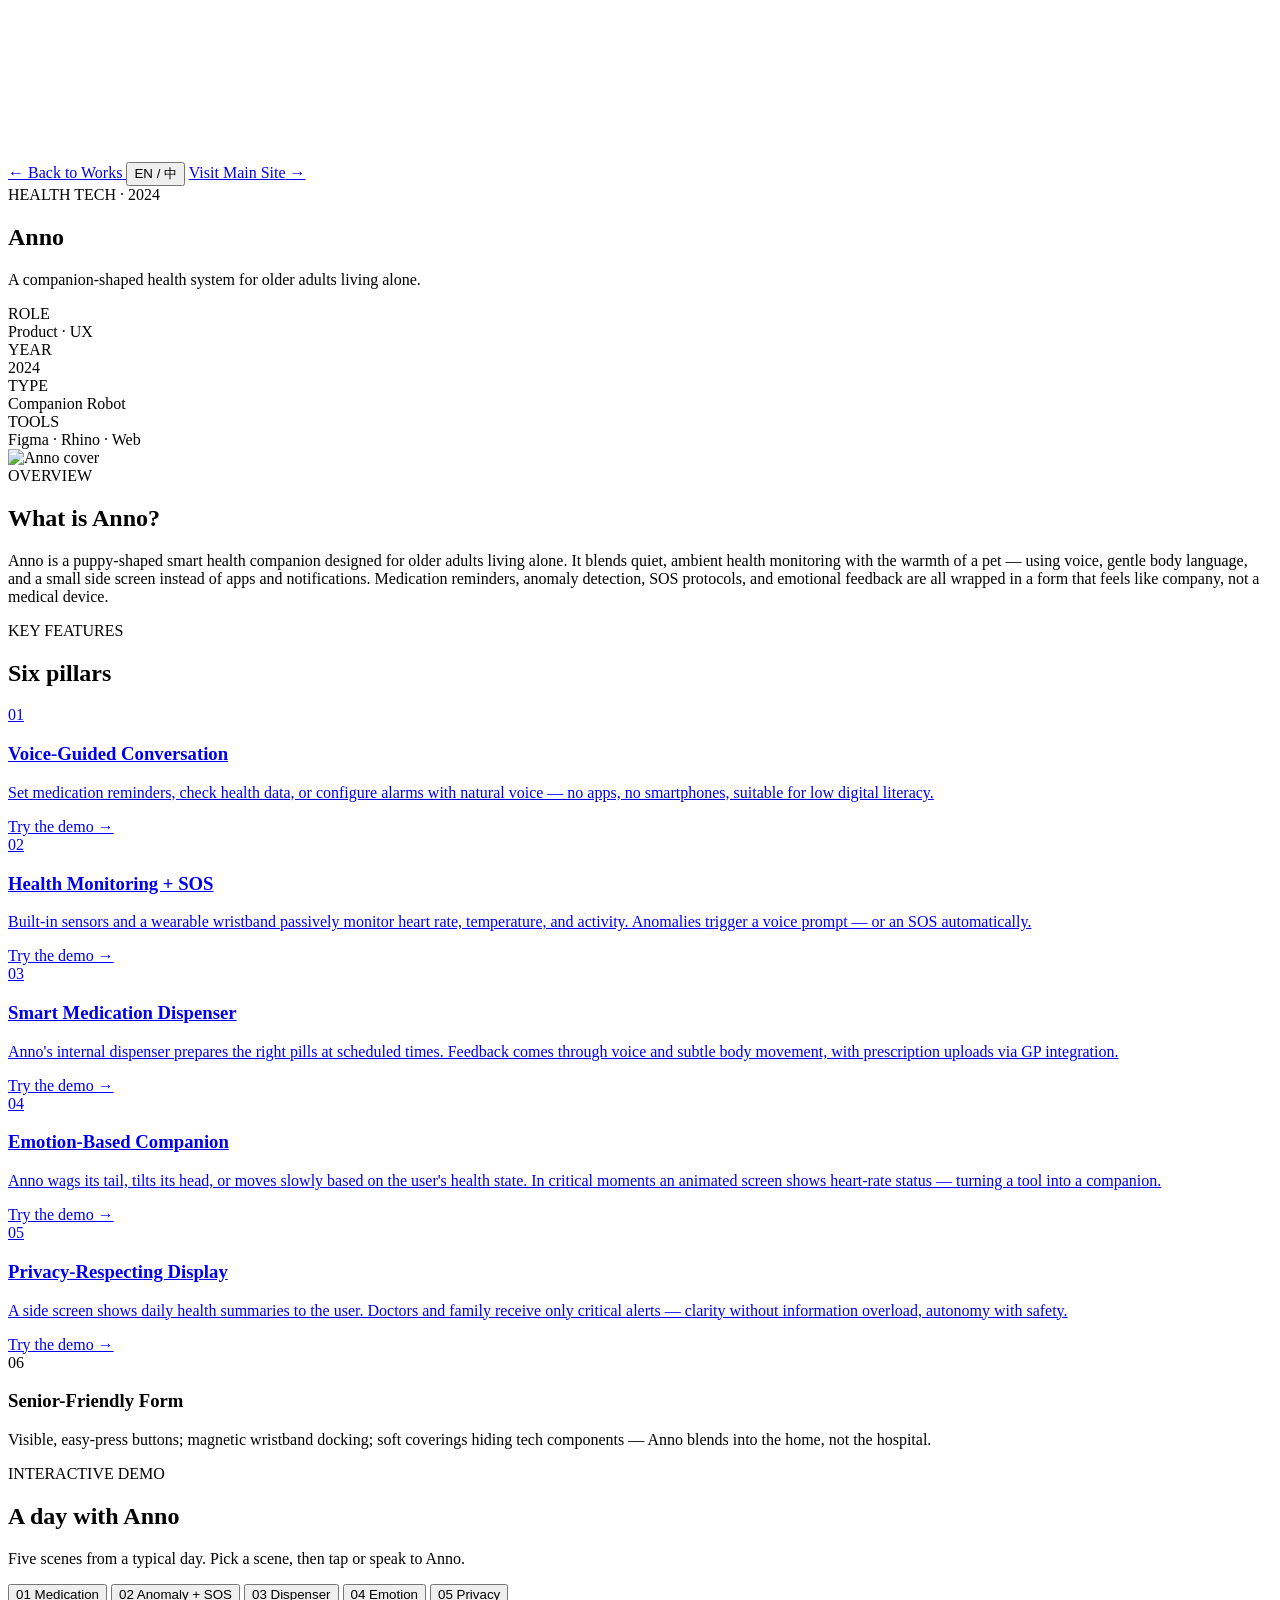
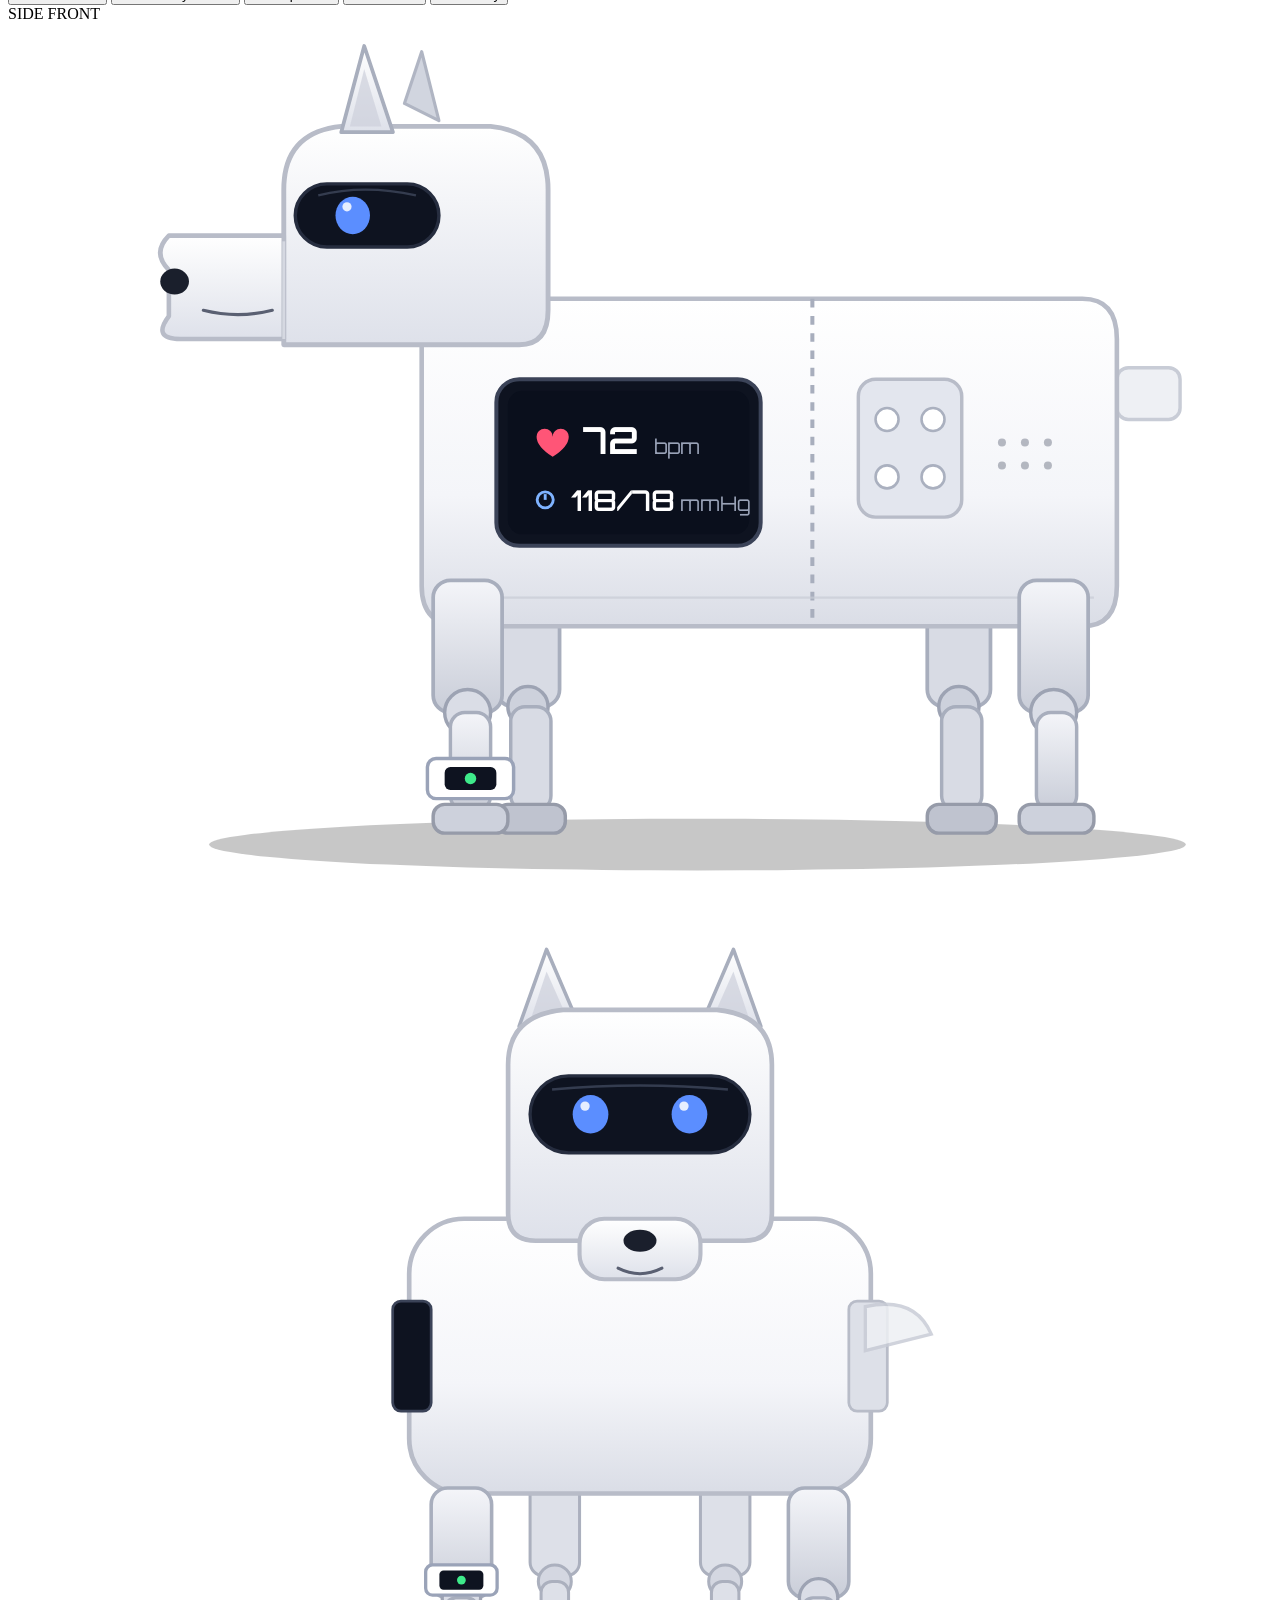
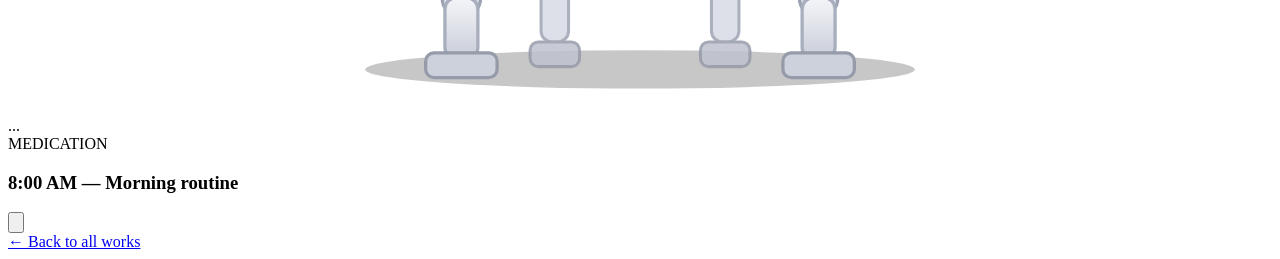
==== projects/anno.html @ 0e857141 "Use Aiden Yang as the portfolio site name" ====
<!DOCTYPE html>
<html lang="en">

<head>
    <meta charset="UTF-8">
    <meta name="viewport" content="width=device-width, initial-scale=1.0">
    <title>Anno — Companion Health Robot for Seniors | Aiden Yang</title>
    <meta name="description" content="Anno — a puppy-shaped smart health companion for older adults living alone. Health tech case study by Aiden Yang, Sydney-based product designer.">
    <meta name="author" content="Aiden Yang">
    <link rel="canonical" href="https://aidenyang.me/projects/anno.html">
    <link rel="icon" type="image/png" sizes="64x64" href="../Assets/favicon.png">
    <meta property="og:type" content="article">
    <meta property="og:url" content="https://aidenyang.me/projects/anno.html">
    <meta property="og:title" content="Anno — Companion Health Robot | Aiden Yang">
    <meta property="og:description" content="A puppy-shaped smart health companion for older adults living alone. Case study by Sydney-based designer.">
    <meta property="og:image" content="https://aidenyang.me/Assets/3.jpg">
    <meta property="og:site_name" content="Aiden Yang">
    <link rel="preconnect" href="https://fonts.googleapis.com">
    <link rel="preconnect" href="https://fonts.gstatic.com" crossorigin>
    <link href="https://fonts.googleapis.com/css2?family=Orbitron:wght@400;500;600;700;800;900&family=Rajdhani:wght@300;400;500;600;700&family=Montserrat:wght@300;400;500;600;700&display=swap" rel="stylesheet">
    <script src="https://cdnjs.cloudflare.com/ajax/libs/gsap/3.12.2/gsap.min.js"></script>
    <link rel="stylesheet" href="../style.css">
    <link rel="stylesheet" href="project.css">
    <link rel="stylesheet" href="anno.css">
</head>

<body class="project-page">
    <!-- Animated Background -->
    <canvas id="particles-canvas"></canvas>
    <div class="grid-background"></div>

    <!-- Custom Cursor -->
    <div class="cursor"><div class="cursor-glow"></div></div>
    <div class="cursor-dot"></div>

    <!-- Subpage Top Bar -->
    <nav class="project-nav">
        <a href="../index.html#showcase" class="project-nav-btn project-nav-back">
            <span class="arrow">←</span>
            <span data-en="Back to Works" data-zh="返回作品">Back to Works</span>
        </a>
        <button class="lang-toggle" id="langToggle">
            <span class="lang-option active" data-lang="en">EN</span>
            <span class="lang-divider">/</span>
            <span class="lang-option" data-lang="zh">中</span>
        </button>
        <a href="../index.html" class="project-nav-btn project-nav-home">
            <span data-en="Visit Main Site" data-zh="前往主站">Visit Main Site</span>
            <span class="arrow">→</span>
        </a>
    </nav>

    <!-- Hero -->
    <section class="project-hero anno-hero">
        <div class="anno-hero-bg" aria-hidden="true">
            <div class="anno-hero-glow anno-glow-1"></div>
            <div class="anno-hero-glow anno-glow-2"></div>
        </div>

        <div class="project-hero-inner">
            <div class="project-tagline" data-en="HEALTH TECH · 2024" data-zh="健康科技 · 2024">HEALTH TECH · 2024</div>
            <h1 class="project-title-xl anno-title">Anno</h1>
            <p class="project-subtitle" data-en="A companion-shaped health system for older adults living alone." data-zh="为独居老人设计的健康系统，外形却像个小伙伴。">
                A companion-shaped health system for older adults living alone.
            </p>

            <div class="project-meta-grid">
                <div class="meta-cell">
                    <div class="meta-label" data-en="ROLE" data-zh="角色">ROLE</div>
                    <div class="meta-value" data-en="Product · UX" data-zh="产品 · UX">Product · UX</div>
                </div>
                <div class="meta-cell">
                    <div class="meta-label" data-en="YEAR" data-zh="年份">YEAR</div>
                    <div class="meta-value">2024</div>
                </div>
                <div class="meta-cell">
                    <div class="meta-label" data-en="TYPE" data-zh="类型">TYPE</div>
                    <div class="meta-value" data-en="Companion Robot" data-zh="陪伴机器人">Companion Robot</div>
                </div>
                <div class="meta-cell">
                    <div class="meta-label" data-en="TOOLS" data-zh="工具">TOOLS</div>
                    <div class="meta-value">Figma · Rhino · Web</div>
                </div>
            </div>
        </div>

        <div class="project-cover anno-cover">
            <img src="../Assets/3.jpg" alt="Anno cover">
            <div class="anno-cover-overlay"></div>
        </div>
    </section>

    <!-- Overview -->
    <section class="project-section bg-medium">
        <div class="project-container">
            <div class="section-eyebrow" data-en="OVERVIEW" data-zh="项目简介">OVERVIEW</div>
            <h2 class="project-h2" data-en="What is Anno?" data-zh="Anno 是什么？">What is Anno?</h2>
            <p class="project-lead" data-en="Anno is a puppy-shaped smart health companion designed for older adults living alone. It blends quiet, ambient health monitoring with the warmth of a pet — using voice, gentle body language, and a small side screen instead of apps and notifications. Medication reminders, anomaly detection, SOS protocols, and emotional feedback are all wrapped in a form that feels like company, not a medical device." data-zh="Anno 是一只小狗造型的智能健康陪伴机器人，专为独居老人设计。它把安静、无感的健康监测和宠物的温暖揉在一起：用语音、轻柔的肢体动作和一块小侧屏，代替 app 和推送通知。用药提醒、异常检测、SOS 流程和情绪反馈，都藏在一个像伙伴、不像医疗设备的身体里。">
                Anno is a puppy-shaped smart health companion designed for older adults living alone. It blends quiet, ambient health monitoring with the warmth of a pet — using voice, gentle body language, and a small side screen instead of apps and notifications. Medication reminders, anomaly detection, SOS protocols, and emotional feedback are all wrapped in a form that feels like company, not a medical device.
            </p>
        </div>
    </section>

    <!-- Key Features -->
    <section class="project-section">
        <div class="project-container">
            <div class="section-eyebrow" data-en="KEY FEATURES" data-zh="核心功能">KEY FEATURES</div>
            <h2 class="project-h2" data-en="Six pillars" data-zh="六个核心设计">Six pillars</h2>

            <div class="features-grid anno-features-grid">
                <a href="#anno-demo" data-jump="meds" class="feature-card anno-feature">
                    <div class="feature-num">01</div>
                    <h3 class="feature-title" data-en="Voice-Guided Conversation" data-zh="开口就能操作">Voice-Guided Conversation</h3>
                    <p class="feature-desc" data-en="Set medication reminders, check health data, or configure alarms with natural voice — no apps, no smartphones, suitable for low digital literacy." data-zh="直接开口说，就能设用药提醒、问健康数据、调闹钟。不用 app，不用智能手机，不太会用数码产品的老人也能上手。">
                        Set medication reminders, check health data, or configure alarms with natural voice — no apps, no smartphones, suitable for low digital literacy.
                    </p>
                    <span class="feature-cta" data-en="Try the demo →" data-zh="试试看 →">Try the demo →</span>
                </a>

                <a href="#anno-demo" data-jump="health" class="feature-card anno-feature">
                    <div class="feature-num">02</div>
                    <h3 class="feature-title" data-en="Health Monitoring + SOS" data-zh="健康监测 + SOS">Health Monitoring + SOS</h3>
                    <p class="feature-desc" data-en="Built-in sensors and a wearable wristband passively monitor heart rate, temperature, and activity. Anomalies trigger a voice prompt — or an SOS automatically." data-zh="机身传感器加一条腕带，安静地记录心率、体温和活动量。发现异常会先开口问一句，情况紧急就直接发出 SOS。">
                        Built-in sensors and a wearable wristband passively monitor heart rate, temperature, and activity. Anomalies trigger a voice prompt — or an SOS automatically.
                    </p>
                    <span class="feature-cta" data-en="Try the demo →" data-zh="试试看 →">Try the demo →</span>
                </a>

                <a href="#anno-demo" data-jump="dispenser" class="feature-card anno-feature">
                    <div class="feature-num">03</div>
                    <h3 class="feature-title" data-en="Smart Medication Dispenser" data-zh="智能药盒">Smart Medication Dispenser</h3>
                    <p class="feature-desc" data-en="Anno's internal dispenser prepares the right pills at scheduled times. Feedback comes through voice and subtle body movement, with prescription uploads via GP integration." data-zh="Anno 肚子里的药盒会在设定时间备好该吃的药，用声音和小动作提醒你；处方由家庭医生（GP）那边直接上传。">
                        Anno's internal dispenser prepares the right pills at scheduled times. Feedback comes through voice and subtle body movement, with prescription uploads via GP integration.
                    </p>
                    <span class="feature-cta" data-en="Try the demo →" data-zh="试试看 →">Try the demo →</span>
                </a>

                <a href="#anno-demo" data-jump="emotion" class="feature-card anno-feature">
                    <div class="feature-num">04</div>
                    <h3 class="feature-title" data-en="Emotion-Based Companion" data-zh="有情绪的陪伴">Emotion-Based Companion</h3>
                    <p class="feature-desc" data-en="Anno wags its tail, tilts its head, or moves slowly based on the user's health state. In critical moments an animated screen shows heart-rate status — turning a tool into a companion." data-zh="身体状态好，Anno 会摇尾巴、歪歪头；不太好，它的动作会慢下来。紧要关头，屏幕会用动画显示心率。它不只是个工具，更像个伴。">
                        Anno wags its tail, tilts its head, or moves slowly based on the user's health state. In critical moments an animated screen shows heart-rate status — turning a tool into a companion.
                    </p>
                    <span class="feature-cta" data-en="Try the demo →" data-zh="试试看 →">Try the demo →</span>
                </a>

                <a href="#anno-demo" data-jump="privacy" class="feature-card anno-feature">
                    <div class="feature-num">05</div>
                    <h3 class="feature-title" data-en="Privacy-Respecting Display" data-zh="把隐私留给本人">Privacy-Respecting Display</h3>
                    <p class="feature-desc" data-en="A side screen shows daily health summaries to the user. Doctors and family receive only critical alerts — clarity without information overload, autonomy with safety." data-zh="侧屏上的每日健康小结只给本人看，医生和家人只会收到真正要紧的警报。信息清楚但不过载，安全和自主两边都顾到。">
                        A side screen shows daily health summaries to the user. Doctors and family receive only critical alerts — clarity without information overload, autonomy with safety.
                    </p>
                    <span class="feature-cta" data-en="Try the demo →" data-zh="试试看 →">Try the demo →</span>
                </a>

                <div class="feature-card anno-feature anno-feature-static">
                    <div class="feature-num">06</div>
                    <h3 class="feature-title" data-en="Senior-Friendly Form" data-zh="适老化外形">Senior-Friendly Form</h3>
                    <p class="feature-desc" data-en="Visible, easy-press buttons; magnetic wristband docking; soft coverings hiding tech components — Anno blends into the home, not the hospital." data-zh="按钮大而显眼、一按就有反应；腕带磁吸归位；软软的外壳把电子元件全都藏起来。Anno 属于客厅，不属于医院。">
                        Visible, easy-press buttons; magnetic wristband docking; soft coverings hiding tech components — Anno blends into the home, not the hospital.
                    </p>
                </div>
            </div>
        </div>
    </section>

    <!-- ============== INTERACTIVE DEMO ============== -->
    <section class="project-section bg-medium" id="anno-demo-section">
        <div class="project-container">
            <div class="section-eyebrow" data-en="INTERACTIVE DEMO" data-zh="交互演示">INTERACTIVE DEMO</div>
            <h2 class="project-h2" data-en="A day with Anno" data-zh="和 Anno 过一天">A day with Anno</h2>
            <p class="demos-hint" data-en="Five scenes from a typical day. Pick a scene, then tap or speak to Anno." data-zh="日常一天里的五个场景。选一个，然后点一点，或者对 Anno 说句话。">
                Five scenes from a typical day. Pick a scene, then tap or speak to Anno.
            </p>

            <div class="anno-stage" id="anno-demo">
                <!-- Scene picker (top) -->
                <div class="anno-scenes" id="anno-scenes">
                    <button class="anno-scene-btn active" data-scene="meds">
                        <span class="anno-scene-num">01</span>
                        <span class="anno-scene-name" data-en="Medication" data-zh="用药">Medication</span>
                    </button>
                    <button class="anno-scene-btn" data-scene="health">
                        <span class="anno-scene-num">02</span>
                        <span class="anno-scene-name" data-en="Anomaly + SOS" data-zh="异常 + SOS">Anomaly + SOS</span>
                    </button>
                    <button class="anno-scene-btn" data-scene="dispenser">
                        <span class="anno-scene-num">03</span>
                        <span class="anno-scene-name" data-en="Dispenser" data-zh="药盒">Dispenser</span>
                    </button>
                    <button class="anno-scene-btn" data-scene="emotion">
                        <span class="anno-scene-num">04</span>
                        <span class="anno-scene-name" data-en="Emotion" data-zh="情绪">Emotion</span>
                    </button>
                    <button class="anno-scene-btn" data-scene="privacy">
                        <span class="anno-scene-num">05</span>
                        <span class="anno-scene-name" data-en="Privacy" data-zh="隐私">Privacy</span>
                    </button>
                </div>

                <!-- Main stage: living-room scene with Anno + UI panels -->
                <div class="anno-room" id="anno-room">
                    <!-- Background room (rug + wall) -->
                    <div class="anno-room-bg">
                        <div class="anno-room-wall"></div>
                        <div class="anno-room-rug"></div>
                        <div class="anno-room-light"></div>
                    </div>

                    <!-- Anno robot dog (SVG) — two synchronized views: side + front -->
                    <div class="anno-dog-wrap" id="anno-dog-wrap">
                        <!-- View labels -->
                        <div class="anno-view-labels">
                            <span class="anno-view-label">SIDE</span>
                            <span class="anno-view-label">FRONT</span>
                        </div>

                        <!-- ========== SIDE VIEW (primary, carries screen + animations) ========== -->
                        <svg class="anno-dog anno-dog-side" id="anno-dog" viewBox="0 0 440 300" aria-hidden="true">
                            <!--
                              Robot-dog layout (Spot/Aibo style, faces LEFT):
                                Body is a rectangular chassis with rounded corners
                                and a visible joint-seam separating "torso" and "rear".
                                Head is a flat-top block with a chin shelf (snout box)
                                and a wide black visor across the eyes.
                                Tail is a short rectangular nub joined directly to
                                the rear panel (no gap).
                                4 legs: each leg = upper segment + knee + lower segment
                                + foot pad. Front-pair legs lean slightly forward,
                                rear-pair legs lean slightly backward.

                              Z-order (back to front):
                                tail · back-side legs · body chassis · neck · head ·
                                front-side legs (so the foreground legs sit in front
                                of the body, conveying depth).
                            -->

                            <defs>
                                <!-- Body shading: soft top-light -->
                                <linearGradient id="annoBodyGrad" x1="0" y1="0" x2="0" y2="1">
                                    <stop offset="0"   stop-color="#ffffff"/>
                                    <stop offset="0.6" stop-color="#f4f5f9"/>
                                    <stop offset="1"   stop-color="#dadde6"/>
                                </linearGradient>
                                <linearGradient id="annoLegGrad" x1="0" y1="0" x2="0" y2="1">
                                    <stop offset="0"   stop-color="#f4f5f9"/>
                                    <stop offset="1"   stop-color="#c9cdd8"/>
                                </linearGradient>
                                <linearGradient id="annoHeadGrad" x1="0" y1="0" x2="0" y2="1">
                                    <stop offset="0"   stop-color="#ffffff"/>
                                    <stop offset="1"   stop-color="#dee1ea"/>
                                </linearGradient>
                            </defs>

                            <!-- Floor shadow -->
                            <ellipse cx="240" cy="286" rx="170" ry="9" fill="#000" opacity="0.22"/>

                            <!-- ===== Tail (short rectangular nub joined to rear panel) ===== -->
                            <g class="anno-tail" id="anno-tail">
                                <!-- Tail base (anchored to body) -->
                                <rect x="372" y="118" width="14" height="22" rx="3"
                                      fill="#dde0e8" stroke="#b8bcc8" stroke-width="1.2"/>
                                <!-- Tail tip -->
                                <rect x="386" y="120" width="22" height="18" rx="4"
                                      fill="#eef0f4" stroke="#c8ccd6" stroke-width="1.2"/>
                                <!-- Joint seam between base and tip -->
                                <line x1="386" y1="124" x2="386" y2="136" stroke="#b8bcc8" stroke-width="0.8"/>
                            </g>

                            <!-- ===== BACK-SIDE LEGS (behind the body) =====
                                 Each leg = upper rectangle + knee circle + lower
                                 rectangle + foot pad. Slight angle to suggest a
                                 stance. Drawn dimmer to recede. -->
                            <g class="anno-leg anno-leg-back-hind">
                                <!-- Upper segment -->
                                <rect x="320" y="194" width="22" height="44" rx="6"
                                      fill="#d8dbe4" stroke="#a8aebd" stroke-width="1.3"/>
                                <!-- Knee joint -->
                                <circle cx="331" cy="238" r="7" fill="#cdd1dc" stroke="#9da3b3" stroke-width="1.2"/>
                                <!-- Lower segment -->
                                <rect x="325" y="238" width="14" height="36" rx="5"
                                      fill="#d8dbe4" stroke="#a8aebd" stroke-width="1.2"/>
                                <!-- Foot pad -->
                                <rect x="320" y="272" width="24" height="10" rx="4"
                                      fill="#bfc3cf" stroke="#969ba9" stroke-width="1.2"/>
                            </g>
                            <g class="anno-leg anno-leg-back-front">
                                <!-- Background-version of front-front leg, slightly offset for parallax -->
                                <rect x="170" y="194" width="22" height="44" rx="6"
                                      fill="#d8dbe4" stroke="#a8aebd" stroke-width="1.3"/>
                                <circle cx="181" cy="238" r="7" fill="#cdd1dc" stroke="#9da3b3" stroke-width="1.2"/>
                                <rect x="175" y="238" width="14" height="36" rx="5"
                                      fill="#d8dbe4" stroke="#a8aebd" stroke-width="1.2"/>
                                <rect x="170" y="272" width="24" height="10" rx="4"
                                      fill="#bfc3cf" stroke="#969ba9" stroke-width="1.2"/>
                            </g>

                            <!-- ===== BODY CHASSIS =====
                                 Single rounded-rectangle chassis with a visible
                                 dashed seam in the middle separating "front torso"
                                 and "rear panel". Top edge is flat (no neck hump). -->
                            <g class="anno-body">
                                <path d="M 158 96
                                         L 374 96
                                         Q 386 96 386 110
                                         L 386 196
                                         Q 386 210 374 210
                                         L 158 210
                                         Q 144 210 144 196
                                         L 144 110
                                         Q 144 96 158 96 Z"
                                      fill="url(#annoBodyGrad)" stroke="#b8bcc8" stroke-width="1.6" stroke-linejoin="round"/>
                                <!-- Joint seam between front torso and rear panel -->
                                <line x1="280" y1="96" x2="280" y2="210"
                                      stroke="#a8aebd" stroke-width="1.4" stroke-dasharray="3 3"/>
                                <!-- Belly chamfer / lower seam -->
                                <line x1="160" y1="200" x2="378" y2="200"
                                      stroke="#c8ccd6" stroke-width="0.8" opacity="0.7"/>

                                <!-- ===== Side display screen (front torso) ===== -->
                                <g class="anno-screen" id="anno-screen">
                                    <rect x="170" y="124" width="92" height="58" rx="8"
                                          fill="#0e1320" stroke="#3b4358" stroke-width="1.4"/>
                                    <rect x="174" y="128" width="84" height="50" rx="5" fill="#0a0f1c"/>
                                    <!-- Row 1: heart + BPM -->
                                    <path class="anno-screen-heart"
                                          d="M 184 144
                                             a 2.8 2.8 0 0 1 5.6 0
                                             a 2.8 2.8 0 0 1 5.6 0
                                             q 0 3.4 -5.6 7
                                             q -5.6 -3.6 -5.6 -7 Z"
                                          fill="#ff5577"/>
                                    <text class="anno-screen-bpm" id="anno-screen-bpm"
                                          x="200" y="150" fill="#fff" font-family="Orbitron, sans-serif" font-size="13" font-weight="700">72</text>
                                    <text x="225" y="150" fill="#9aa3b8" font-family="Orbitron, sans-serif" font-size="7">bpm</text>
                                    <!-- Row 2: BP -->
                                    <circle cx="187" cy="166" r="2.8" fill="none" stroke="#7fb3ff" stroke-width="1"/>
                                    <line x1="187" y1="164" x2="187" y2="166" stroke="#7fb3ff" stroke-width="1"/>
                                    <text class="anno-screen-bp" id="anno-screen-bp"
                                          x="196" y="170" fill="#fff" font-family="Orbitron, sans-serif" font-size="10" font-weight="600">118/78</text>
                                    <text x="234" y="170" fill="#9aa3b8" font-family="Orbitron, sans-serif" font-size="7">mmHg</text>
                                </g>

                                <!-- ===== Physical buttons (rear panel) ===== -->
                                <g class="anno-buttons">
                                    <rect x="296" y="124" width="36" height="48" rx="6"
                                          fill="#e3e6ee" stroke="#b8bcc8" stroke-width="1.2"/>
                                    <circle cx="306" cy="138" r="4" fill="#fff" stroke="#aab0bf" stroke-width="0.9"/>
                                    <circle cx="322" cy="138" r="4" fill="#fff" stroke="#aab0bf" stroke-width="0.9"/>
                                    <circle cx="306" cy="158" r="4" fill="#fff" stroke="#aab0bf" stroke-width="0.9"/>
                                    <circle cx="322" cy="158" r="4" fill="#fff" stroke="#aab0bf" stroke-width="0.9"/>
                                </g>
                                <!-- Speaker grille on rear panel -->
                                <g class="anno-grille" opacity="0.6">
                                    <circle cx="346" cy="146" r="1.4" fill="#888d9b"/>
                                    <circle cx="354" cy="146" r="1.4" fill="#888d9b"/>
                                    <circle cx="362" cy="146" r="1.4" fill="#888d9b"/>
                                    <circle cx="346" cy="154" r="1.4" fill="#888d9b"/>
                                    <circle cx="354" cy="154" r="1.4" fill="#888d9b"/>
                                    <circle cx="362" cy="154" r="1.4" fill="#888d9b"/>
                                </g>
                            </g>

                            <!-- ===== HEAD (true side-view profile) =====
                                 In a side view we only see ONE eye, ONE ear (the
                                 near one), and the snout extending forward (left).
                                 The far ear is hidden behind the skull. -->
                            <g class="anno-head" id="anno-head">
                                <!-- Far-side ear: only the tip pokes out behind the near ear -->
                                <path class="anno-ear anno-ear-r"
                                      d="M 138 28 L 144 10 L 150 34 Z"
                                      fill="#cdd1dc" stroke="#a8aebd" stroke-width="1.1" stroke-linejoin="round"
                                      opacity="0.9"/>

                                <!-- SKULL: chunky rounded-rect block. -->
                                <path d="M 96 110
                                         L 96 58
                                         Q 96 38 116 36
                                         L 168 36
                                         Q 188 38 188 58
                                         L 188 100
                                         Q 188 112 178 112
                                         L 96 112 Z"
                                      fill="url(#annoHeadGrad)" stroke="#b8bcc8" stroke-width="1.7" stroke-linejoin="round"/>

                                <!-- Near-side ear (the one closest to viewer) -->
                                <path class="anno-ear anno-ear-l"
                                      d="M 116 38 L 124 8 L 134 38 Z"
                                      fill="url(#annoHeadGrad)" stroke="#a8aebd" stroke-width="1.3" stroke-linejoin="round"/>
                                <!-- Inner-ear shadow for depth -->
                                <path d="M 119 36 L 124 16 L 130 36 Z"
                                      fill="#cdd1dc" opacity="0.7"/>

                                <!-- SNOUT: smaller stepped block sticking out the front-bottom -->
                                <path d="M 56 86
                                         Q 50 80 56 74
                                         L 96 74
                                         L 96 110
                                         L 60 110
                                         Q 50 110 56 102 Z"
                                      fill="url(#annoHeadGrad)" stroke="#b8bcc8" stroke-width="1.6" stroke-linejoin="round"/>
                                <!-- Snout-to-skull seam (subtle highlight) -->
                                <line x1="96" y1="76" x2="96" y2="110"
                                      stroke="#dde0e8" stroke-width="1" opacity="0.8"/>

                                <!-- VISOR -->
                                <rect x="100" y="56" width="50" height="22" rx="11"
                                      fill="#0e1320" stroke="#262d3f" stroke-width="1.2"/>
                                <!-- Visor lens highlight -->
                                <path d="M 108 60 Q 124 56 142 60"
                                      fill="none" stroke="#3b4358" stroke-width="0.8" opacity="0.85"/>

                                <!-- ONE eye visible (near-side) -->
                                <g class="anno-eyes" id="anno-eyes">
                                    <ellipse class="anno-eye anno-eye-l" cx="120" cy="67" rx="6" ry="6.5" fill="#5b8eff"/>
                                    <ellipse class="anno-eye-shine" cx="118" cy="64" rx="1.6" ry="1.6" fill="#ffffff" opacity="0.85"/>
                                </g>

                                <!-- Nose pad on the front of the snout -->
                                <ellipse cx="58" cy="90" rx="5" ry="4.5" fill="#1a1f2c"/>

                                <!-- Mouth line on the snout underside -->
                                <path class="anno-mouth" id="anno-mouth"
                                      d="M 68 100 Q 80 103 92 100"
                                      fill="none" stroke="#5a6072" stroke-width="1.1" stroke-linecap="round"/>
                            </g>

                            <!-- ===== FRONT-SIDE LEGS (in front of body) ===== -->
                            <g class="anno-leg anno-leg-front-hind">
                                <rect x="352" y="194" width="24" height="46" rx="6"
                                      fill="url(#annoLegGrad)" stroke="#a8aebd" stroke-width="1.3"/>
                                <circle cx="364" cy="240" r="8" fill="#dadde6" stroke="#9da3b3" stroke-width="1.2"/>
                                <rect x="358" y="240" width="14" height="34" rx="5"
                                      fill="url(#annoLegGrad)" stroke="#a8aebd" stroke-width="1.2"/>
                                <rect x="352" y="272" width="26" height="10" rx="4"
                                      fill="#cdd1dc" stroke="#969ba9" stroke-width="1.2"/>
                            </g>
                            <g class="anno-leg anno-leg-front-front">
                                <!-- Front-most leg at x=148 — sits just inside the body's lower-left -->
                                <rect x="148" y="194" width="24" height="46" rx="6"
                                      fill="url(#annoLegGrad)" stroke="#a8aebd" stroke-width="1.3"/>
                                <circle cx="160" cy="240" r="8" fill="#dadde6" stroke="#9da3b3" stroke-width="1.2"/>
                                <rect x="154" y="240" width="14" height="34" rx="5"
                                      fill="url(#annoLegGrad)" stroke="#a8aebd" stroke-width="1.2"/>
                                <rect x="148" y="272" width="26" height="10" rx="4"
                                      fill="#cdd1dc" stroke="#969ba9" stroke-width="1.2"/>
                                <!-- Wristband on the visible front leg -->
                                <g class="anno-wristband" id="anno-wristband">
                                    <rect x="146" y="256" width="30" height="14" rx="3"
                                          fill="#fff" stroke="#9aa3b8" stroke-width="1.2"/>
                                    <rect x="152" y="259" width="18" height="8" rx="2" fill="#0e1320"/>
                                    <circle class="anno-wristband-pulse" cx="161" cy="263" r="2" fill="#3eea8a"/>
                                </g>
                            </g>

                        </svg>

                        <!-- ========== FRONT VIEW (decorative, mirrors emotion state)
                                       viewBox 460×300 matches the side-view aspect ratio (≈1.5:1)
                                       so both SVGs render at the same visual size when sized
                                       by width. All original front-view content (designed for
                                       a 280-wide canvas) is wrapped in a translate(90,0) group
                                       so it sits centred in the wider canvas. ========== -->
                        <svg class="anno-dog anno-dog-front" viewBox="0 0 460 300" aria-hidden="true">
                            <!-- Floor shadow (positioned in the new canvas centre) -->
                            <ellipse cx="230" cy="284" rx="100" ry="7" fill="#000" opacity="0.22"/>
                            <g transform="translate(90, 0)">

                            <!-- ===== Rear legs (drawn BEFORE body so the body
                                       hides the top of the rear legs, giving real
                                       depth). They're narrower + slightly shorter
                                       than front legs to convey perspective. ===== -->
                            <g class="anno-leg-rear-l" opacity="0.85">
                                <rect x="100" y="158" width="18" height="92" rx="5"
                                      fill="#d8dbe4" stroke="#9da3b3" stroke-width="1.1"/>
                                <circle cx="109" cy="252" r="6" fill="#cdd1dc" stroke="#9da3b3" stroke-width="1.1"/>
                                <rect x="104" y="252" width="10" height="22" rx="4"
                                      fill="#d8dbe4" stroke="#9da3b3" stroke-width="1.1"/>
                                <rect x="100" y="274" width="18" height="9" rx="3"
                                      fill="#bfc3cf" stroke="#969ba9" stroke-width="1.1"/>
                            </g>
                            <g class="anno-leg-rear-r" opacity="0.85">
                                <rect x="162" y="158" width="18" height="92" rx="5"
                                      fill="#d8dbe4" stroke="#9da3b3" stroke-width="1.1"/>
                                <circle cx="171" cy="252" r="6" fill="#cdd1dc" stroke="#9da3b3" stroke-width="1.1"/>
                                <rect x="166" y="252" width="10" height="22" rx="4"
                                      fill="#d8dbe4" stroke="#9da3b3" stroke-width="1.1"/>
                                <rect x="162" y="274" width="18" height="9" rx="3"
                                      fill="#bfc3cf" stroke="#969ba9" stroke-width="1.1"/>
                            </g>

                            <!-- Body chassis (rectangular, rounded corners) — covers tops of rear legs -->
                            <rect x="56" y="120" width="168" height="100" rx="20"
                                  fill="url(#annoBodyGrad)" stroke="#b8bcc8" stroke-width="1.7"/>

                            <!-- Side display screen (mounted on left flank, partially visible from front) -->
                            <rect x="50" y="150" width="14" height="40" rx="3"
                                  fill="#0e1320" stroke="#3b4358" stroke-width="1"/>

                            <!-- Side buttons block (mounted on right flank) -->
                            <rect x="216" y="150" width="14" height="40" rx="3"
                                  fill="#dde0e8" stroke="#b8bcc8" stroke-width="1"/>

                            <!-- ===== Front legs (drawn AFTER body so they sit in front) ===== -->
                            <g class="anno-leg-front-fl">
                                <rect x="64" y="218" width="22" height="40" rx="6"
                                      fill="url(#annoLegGrad)" stroke="#a8aebd" stroke-width="1.3"/>
                                <circle cx="75" cy="258" r="7" fill="#dadde6" stroke="#9da3b3" stroke-width="1.2"/>
                                <rect x="69" y="258" width="12" height="22" rx="4"
                                      fill="url(#annoLegGrad)" stroke="#a8aebd" stroke-width="1.2"/>
                                <rect x="62" y="278" width="26" height="9" rx="3"
                                      fill="#cdd1dc" stroke="#969ba9" stroke-width="1.2"/>
                                <!-- Wristband -->
                                <rect x="62" y="246" width="26" height="11" rx="2.5"
                                      fill="#fff" stroke="#9aa3b8" stroke-width="1.2"/>
                                <rect x="67" y="248" width="16" height="7" rx="1.5" fill="#0e1320"/>
                                <circle class="anno-wristband-pulse" cx="75" cy="251.5" r="1.6" fill="#3eea8a"/>
                            </g>
                            <g class="anno-leg-front-fr">
                                <rect x="194" y="218" width="22" height="40" rx="6"
                                      fill="url(#annoLegGrad)" stroke="#a8aebd" stroke-width="1.3"/>
                                <circle cx="205" cy="258" r="7" fill="#dadde6" stroke="#9da3b3" stroke-width="1.2"/>
                                <rect x="199" y="258" width="12" height="22" rx="4"
                                      fill="url(#annoLegGrad)" stroke="#a8aebd" stroke-width="1.2"/>
                                <rect x="192" y="278" width="26" height="9" rx="3"
                                      fill="#cdd1dc" stroke="#969ba9" stroke-width="1.2"/>
                            </g>

                            <!-- ===== Head (front view) ===== -->
                            <g class="anno-head-front">
                                <!-- Two upright ears (slightly outward) -->
                                <path d="M 96 50 L 106 22 L 118 50 Z"
                                      fill="url(#annoHeadGrad)" stroke="#a8aebd" stroke-width="1.3" stroke-linejoin="round"/>
                                <path d="M 162 50 L 174 22 L 184 50 Z"
                                      fill="url(#annoHeadGrad)" stroke="#a8aebd" stroke-width="1.3" stroke-linejoin="round"/>
                                <!-- Inner-ear shadows -->
                                <path d="M 100 48 L 106 30 L 114 48 Z" fill="#cdd1dc" opacity="0.7"/>
                                <path d="M 166 48 L 174 30 L 180 48 Z" fill="#cdd1dc" opacity="0.7"/>

                                <!-- Skull: chunky front face -->
                                <path d="M 92 118
                                         L 92 64
                                         Q 92 46 112 44
                                         L 168 44
                                         Q 188 46 188 64
                                         L 188 118
                                         Q 188 128 178 128
                                         L 102 128
                                         Q 92 128 92 118 Z"
                                      fill="url(#annoHeadGrad)" stroke="#b8bcc8" stroke-width="1.7" stroke-linejoin="round"/>

                                <!-- Visor: wide rounded band -->
                                <rect x="100" y="68" width="80" height="28" rx="14"
                                      fill="#0e1320" stroke="#262d3f" stroke-width="1.2"/>
                                <!-- Visor top highlight -->
                                <path d="M 108 73 Q 140 70 172 73"
                                      fill="none" stroke="#3b4358" stroke-width="0.9" opacity="0.85"/>

                                <!-- Two round blue eyes -->
                                <ellipse class="anno-eye anno-eye-l-front" cx="122" cy="82" rx="6.5" ry="7" fill="#5b8eff"/>
                                <ellipse class="anno-eye anno-eye-r-front" cx="158" cy="82" rx="6.5" ry="7" fill="#5b8eff"/>
                                <!-- Highlights -->
                                <ellipse cx="120" cy="79" rx="1.7" ry="1.7" fill="#fff" opacity="0.85"/>
                                <ellipse cx="156" cy="79" rx="1.7" ry="1.7" fill="#fff" opacity="0.85"/>

                                <!-- Snout: short rectangle protruding down -->
                                <rect x="118" y="120" width="44" height="22" rx="9"
                                      fill="url(#annoHeadGrad)" stroke="#b8bcc8" stroke-width="1.5"/>
                                <!-- Nose -->
                                <ellipse cx="140" cy="128" rx="6" ry="4" fill="#1a1f2c"/>
                                <!-- Mouth -->
                                <path d="M 132 138 Q 140 142 148 138"
                                      fill="none" stroke="#5a6072" stroke-width="1.1" stroke-linecap="round"/>
                            </g>

                            <!-- Subtle tail-tip peeking from the right (front view shows the very tip) -->
                            <path d="M 222 152 Q 240 148 246 162 L 222 168 Z"
                                  fill="#eef0f4" stroke="#c8ccd6" stroke-width="1.2" opacity="0.85"/>
                            </g>
                        </svg>

                        <!-- Speech bubble — HTML overlay so long messages wrap.
                             Anchored to the top-right of the dog (above the head). -->
                        <div class="anno-bubble" id="anno-bubble" aria-live="polite">
                            <span id="anno-bubble-text">...</span>
                            <span class="anno-bubble-tail" aria-hidden="true"></span>
                        </div>
                    </div>

                    <!-- Side panel (right): contextual UI per scene -->
                    <aside class="anno-panel" id="anno-panel">
                        <div class="anno-panel-eyebrow" id="anno-panel-eyebrow" data-en="MEDICATION" data-zh="用药">MEDICATION</div>
                        <h3 class="anno-panel-title" id="anno-panel-title">8:00 AM — Morning routine</h3>
                        <div class="anno-panel-body" id="anno-panel-body">
                            <!-- injected per scene -->
                        </div>
                    </aside>

                    <!-- Voice input bar (bottom) -->
                    <div class="anno-voice" id="anno-voice">
                        <button class="anno-voice-mic" id="anno-voice-mic" aria-label="Speak to Anno">
                            <svg viewBox="0 0 24 24" fill="none" stroke="currentColor" stroke-width="2">
                                <rect x="9" y="3" width="6" height="12" rx="3"/>
                                <path d="M5 11a7 7 0 0 0 14 0"/>
                                <line x1="12" y1="18" x2="12" y2="22"/>
                                <line x1="8" y1="22" x2="16" y2="22"/>
                            </svg>
                        </button>
                        <div class="anno-voice-prompts" id="anno-voice-prompts">
                            <!-- prompts injected per scene -->
                        </div>
                    </div>
                </div>
            </div>
        </div>
    </section>


    <!-- Bottom Nav -->
    <section class="project-end">
        <a href="../index.html#showcase" class="project-end-link">
            <span class="arrow">←</span>
            <span data-en="Back to all works" data-zh="返回全部作品">Back to all works</span>
        </a>
    </section>

    <script src="../script.js"></script>
    <script src="anno-demos.js"></script>
    <script>
        document.body.classList.add('loaded');
        const loaderEl = document.querySelector('.loader');
        if (loaderEl) loaderEl.remove();
    </script>
</body>

</html>
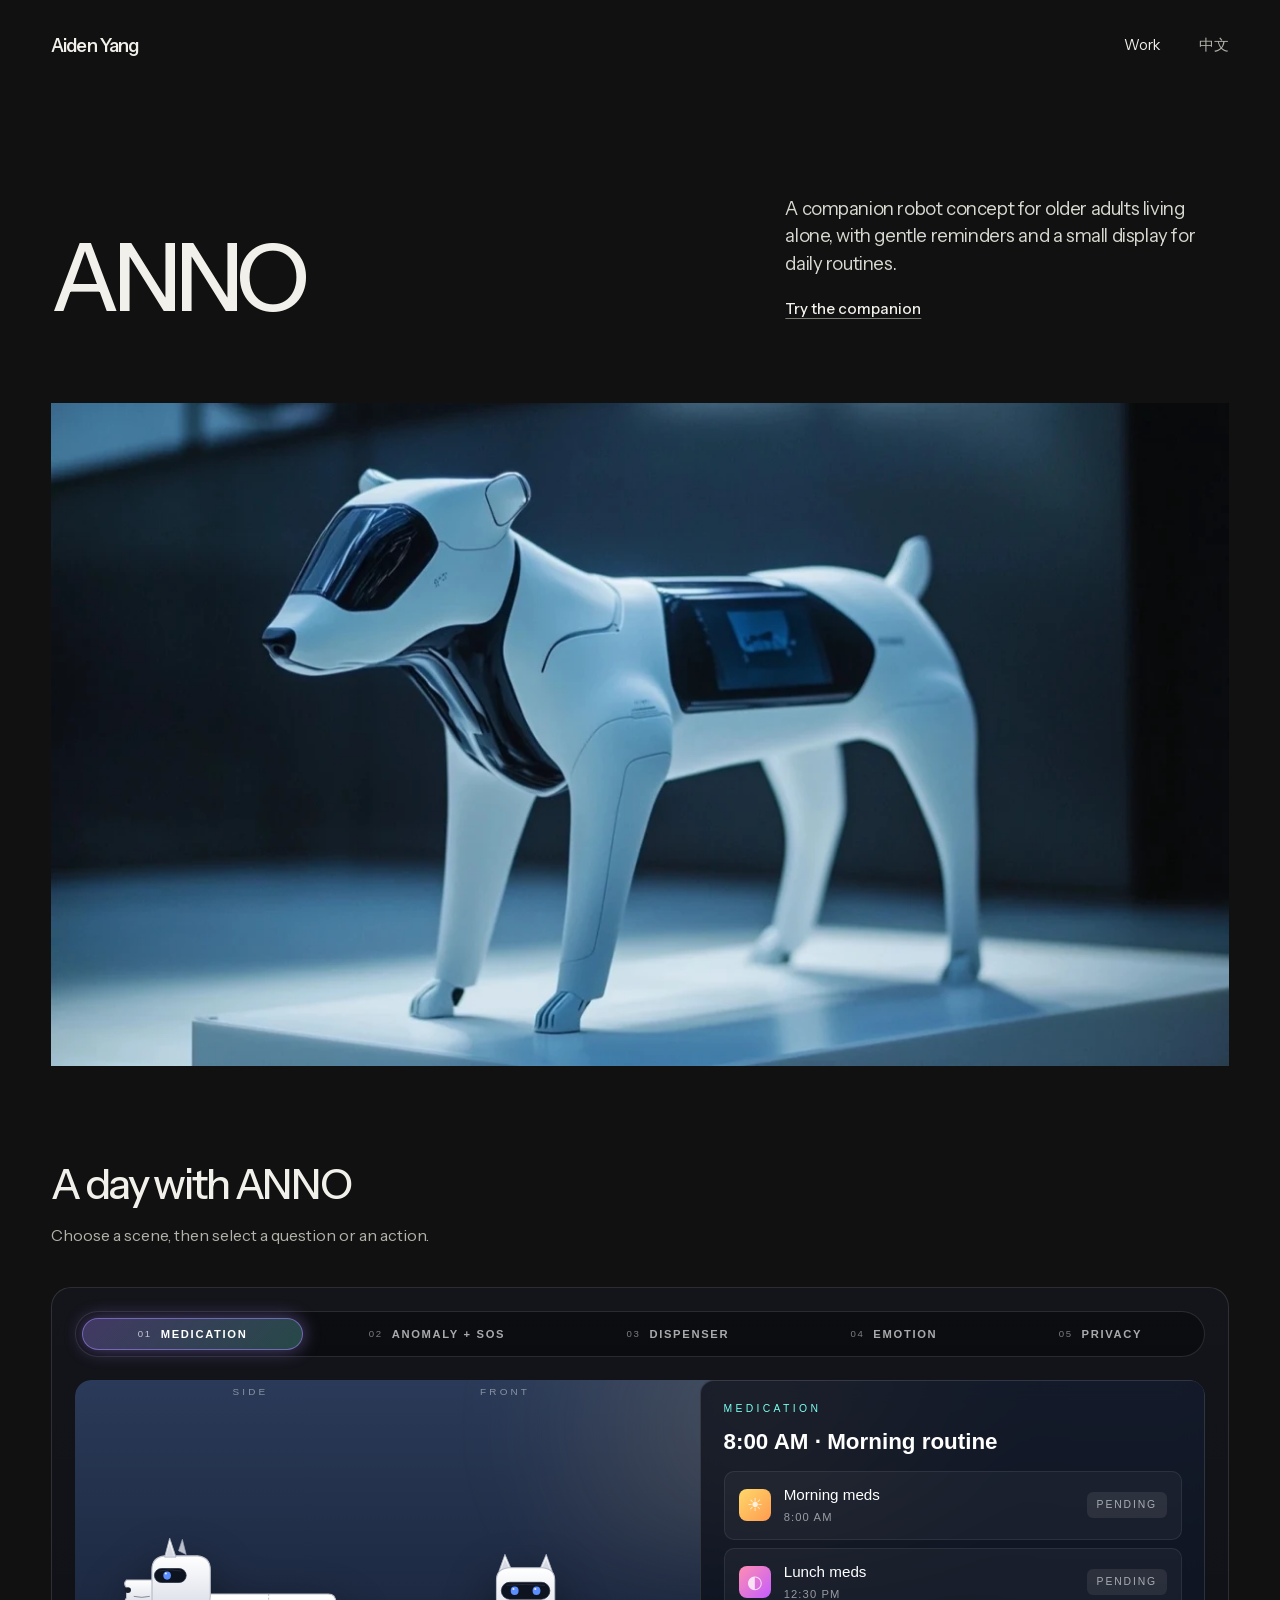
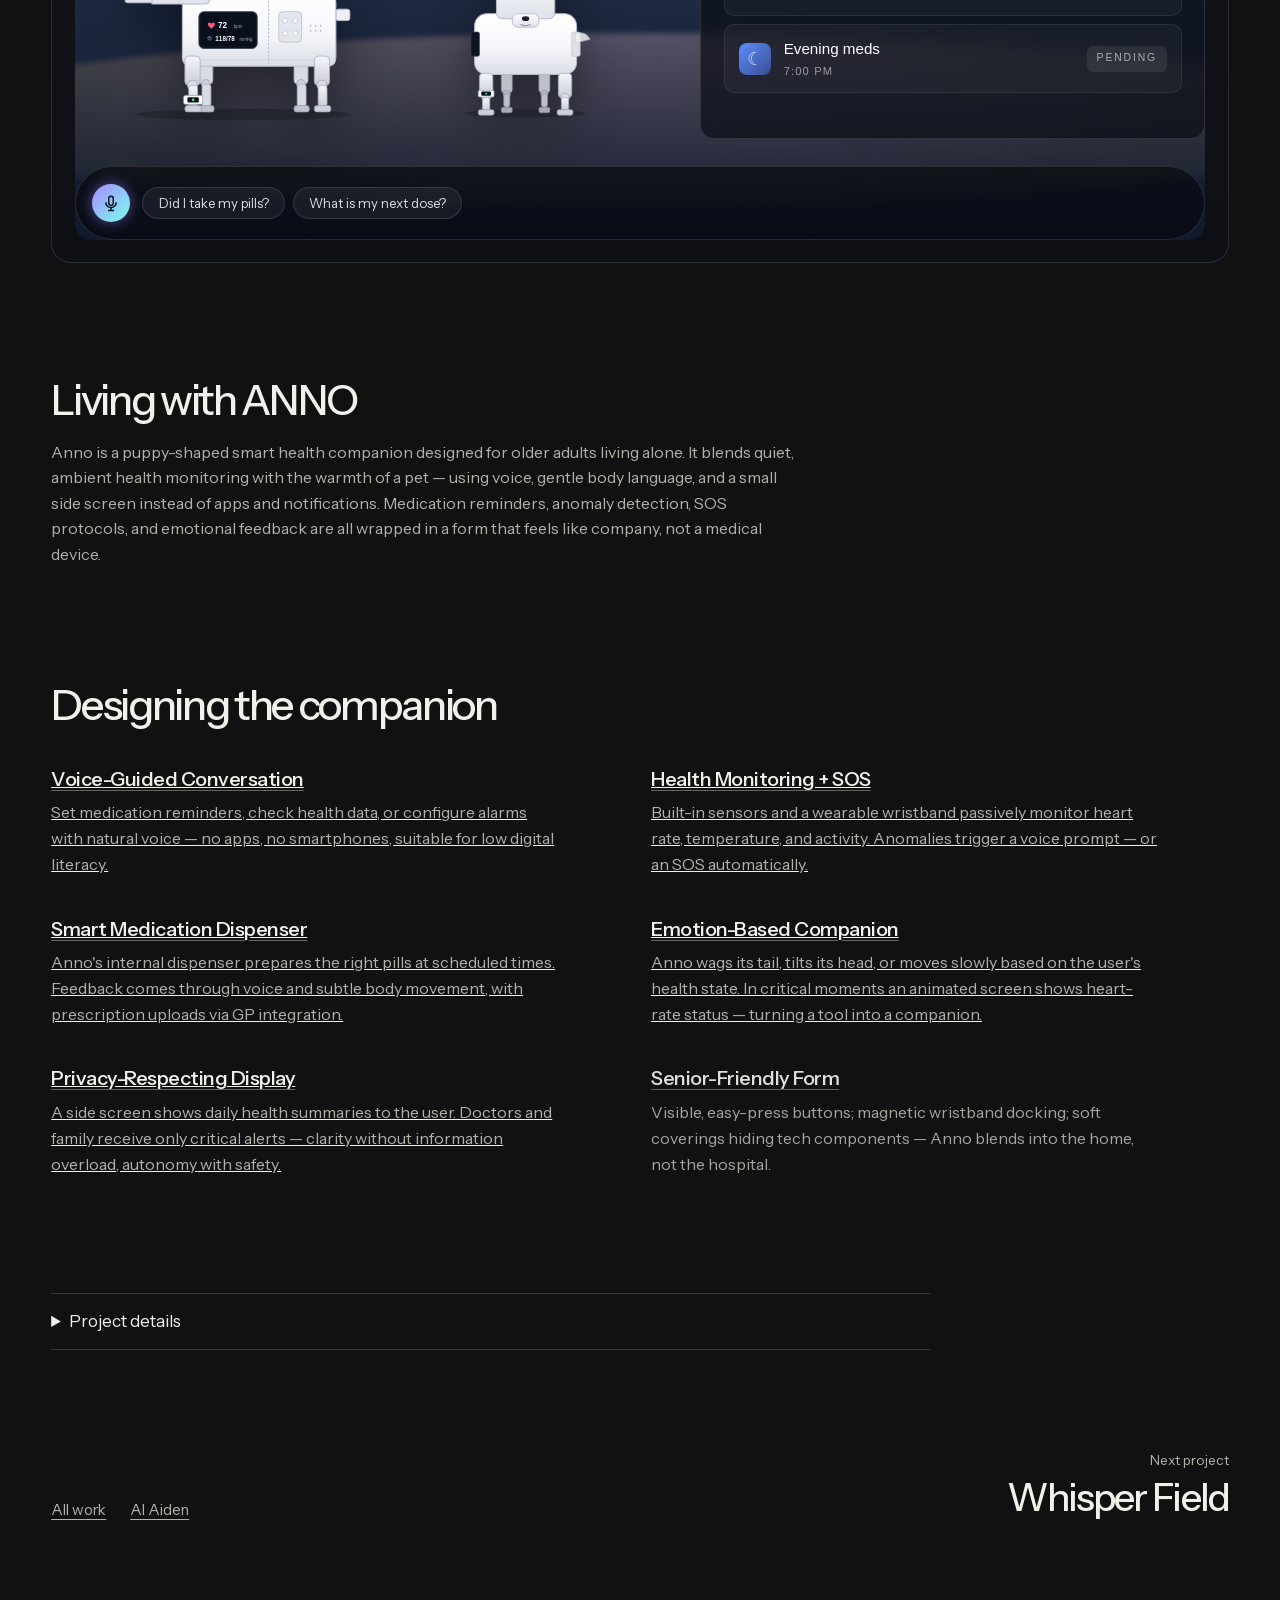
==== commit 566d2d09: "Redesign portfolio around the site, research dashboard and investment assistant" ====
--- a/projects/anno.html
+++ b/projects/anno.html
@@ -4,174 +4,46 @@
 <head>
     <meta charset="UTF-8">
     <meta name="viewport" content="width=device-width, initial-scale=1.0">
-    <title>Anno — Companion Health Robot for Seniors | Aiden Yang</title>
-    <meta name="description" content="Anno — a puppy-shaped smart health companion for older adults living alone. Health tech case study by Aiden Yang, Sydney-based product designer.">
+    <link rel="icon" href="../Assets/favicon.png" type="image/png">
+    <title>ANNO | Aiden Yang</title>
+    <meta name="description" content="A companion robot concept for older adults living alone, with gentle reminders and a small display for daily routines.">
     <meta name="author" content="Aiden Yang">
     <link rel="canonical" href="https://aidenyang.me/projects/anno.html">
-    <link rel="icon" type="image/png" sizes="64x64" href="../Assets/favicon.png">
     <meta property="og:type" content="article">
     <meta property="og:url" content="https://aidenyang.me/projects/anno.html">
-    <meta property="og:title" content="Anno — Companion Health Robot | Aiden Yang">
-    <meta property="og:description" content="A puppy-shaped smart health companion for older adults living alone. Case study by Sydney-based designer.">
+    <meta property="og:title" content="ANNO | Aiden Yang">
+    <meta property="og:description" content="A companion robot concept for older adults living alone, with gentle reminders and a small display for daily routines.">
     <meta property="og:image" content="https://aidenyang.me/Assets/3.jpg">
-    <meta property="og:site_name" content="Aiden Yang">
-    <link rel="preconnect" href="https://fonts.googleapis.com">
-    <link rel="preconnect" href="https://fonts.gstatic.com" crossorigin>
-    <link href="https://fonts.googleapis.com/css2?family=Orbitron:wght@400;500;600;700;800;900&family=Rajdhani:wght@300;400;500;600;700&family=Montserrat:wght@300;400;500;600;700&display=swap" rel="stylesheet">
-    <script src="https://cdnjs.cloudflare.com/ajax/libs/gsap/3.12.2/gsap.min.js"></script>
+    <meta property="og:site_name" content="Aiden Yang Portfolio">
     <link rel="stylesheet" href="../style.css">
-    <link rel="stylesheet" href="project.css">
     <link rel="stylesheet" href="anno.css">
+    <link rel="stylesheet" href="case-layout.css">
 </head>
 
-<body class="project-page">
-    <!-- Animated Background -->
-    <canvas id="particles-canvas"></canvas>
-    <div class="grid-background"></div>
-
-    <!-- Custom Cursor -->
-    <div class="cursor"><div class="cursor-glow"></div></div>
-    <div class="cursor-dot"></div>
-
-    <!-- Subpage Top Bar -->
-    <nav class="project-nav">
-        <a href="../index.html#showcase" class="project-nav-btn project-nav-back">
-            <span class="arrow">←</span>
-            <span data-en="Back to Works" data-zh="返回作品">Back to Works</span>
-        </a>
-        <button class="lang-toggle" id="langToggle">
-            <span class="lang-option active" data-lang="en">EN</span>
-            <span class="lang-divider">/</span>
-            <span class="lang-option" data-lang="zh">中</span>
-        </button>
-        <a href="../index.html" class="project-nav-btn project-nav-home">
-            <span data-en="Visit Main Site" data-zh="前往主站">Visit Main Site</span>
-            <span class="arrow">→</span>
-        </a>
+<body class="project-page case-page case-anno">
+    <a class="case-skip" href="#case-main" data-en="Skip to project" data-zh="跳至作品正文">Skip to project</a>
+    <nav class="project-nav" aria-label="Main navigation" data-aria-en="Main navigation" data-aria-zh="主导航">
+        <a class="case-name" href="../">Aiden Yang</a>
+        <div class="case-nav-tools">
+            <a href="../#showcase" data-en="Work" data-zh="作品">Work</a>
+            <button type="button" class="lang-toggle" id="langToggle" data-switch-language lang="zh-CN" aria-label="切换为中文">中文</button>
+        </div>
     </nav>
-
-    <!-- Hero -->
-    <section class="project-hero anno-hero">
-        <div class="anno-hero-bg" aria-hidden="true">
-            <div class="anno-hero-glow anno-glow-1"></div>
-            <div class="anno-hero-glow anno-glow-2"></div>
-        </div>
-
-        <div class="project-hero-inner">
-            <div class="project-tagline" data-en="HEALTH TECH · 2024" data-zh="健康科技 · 2024">HEALTH TECH · 2024</div>
-            <h1 class="project-title-xl anno-title">Anno</h1>
-            <p class="project-subtitle" data-en="A companion-shaped health system for older adults living alone." data-zh="为独居老人设计的健康系统，外形却像个小伙伴。">
-                A companion-shaped health system for older adults living alone.
-            </p>
-
-            <div class="project-meta-grid">
-                <div class="meta-cell">
-                    <div class="meta-label" data-en="ROLE" data-zh="角色">ROLE</div>
-                    <div class="meta-value" data-en="Product · UX" data-zh="产品 · UX">Product · UX</div>
-                </div>
-                <div class="meta-cell">
-                    <div class="meta-label" data-en="YEAR" data-zh="年份">YEAR</div>
-                    <div class="meta-value">2024</div>
-                </div>
-                <div class="meta-cell">
-                    <div class="meta-label" data-en="TYPE" data-zh="类型">TYPE</div>
-                    <div class="meta-value" data-en="Companion Robot" data-zh="陪伴机器人">Companion Robot</div>
-                </div>
-                <div class="meta-cell">
-                    <div class="meta-label" data-en="TOOLS" data-zh="工具">TOOLS</div>
-                    <div class="meta-value">Figma · Rhino · Web</div>
-                </div>
+    <main id="case-main" class="case-main">
+        <header class="case-intro">
+            <h1 class="case-title" data-en="ANNO" data-zh="ANNO">ANNO</h1>
+            <div class="case-intro-copy">
+                <p data-en="A companion robot concept for older adults living alone, with gentle reminders and a small display for daily routines." data-zh="一款为独居长者设计的陪伴机器人概念，用温和的提醒和侧面的小屏幕协助日常生活。">A companion robot concept for older adults living alone, with gentle reminders and a small display for daily routines.</p>
+                <div class="case-actions"><a class="case-inline-link" href="#anno-demo-section" data-en="Try the companion" data-zh="体验陪伴机器人">Try the companion</a></div>
             </div>
-        </div>
-
-        <div class="project-cover anno-cover">
-            <img src="../Assets/3.jpg" alt="Anno cover">
-            <div class="anno-cover-overlay"></div>
-        </div>
-    </section>
-
-    <!-- Overview -->
-    <section class="project-section bg-medium">
-        <div class="project-container">
-            <div class="section-eyebrow" data-en="OVERVIEW" data-zh="项目简介">OVERVIEW</div>
-            <h2 class="project-h2" data-en="What is Anno?" data-zh="Anno 是什么？">What is Anno?</h2>
-            <p class="project-lead" data-en="Anno is a puppy-shaped smart health companion designed for older adults living alone. It blends quiet, ambient health monitoring with the warmth of a pet — using voice, gentle body language, and a small side screen instead of apps and notifications. Medication reminders, anomaly detection, SOS protocols, and emotional feedback are all wrapped in a form that feels like company, not a medical device." data-zh="Anno 是一只小狗造型的智能健康陪伴机器人，专为独居老人设计。它把安静、无感的健康监测和宠物的温暖揉在一起：用语音、轻柔的肢体动作和一块小侧屏，代替 app 和推送通知。用药提醒、异常检测、SOS 流程和情绪反馈，都藏在一个像伙伴、不像医疗设备的身体里。">
-                Anno is a puppy-shaped smart health companion designed for older adults living alone. It blends quiet, ambient health monitoring with the warmth of a pet — using voice, gentle body language, and a small side screen instead of apps and notifications. Medication reminders, anomaly detection, SOS protocols, and emotional feedback are all wrapped in a form that feels like company, not a medical device.
-            </p>
-        </div>
-    </section>
-
-    <!-- Key Features -->
-    <section class="project-section">
-        <div class="project-container">
-            <div class="section-eyebrow" data-en="KEY FEATURES" data-zh="核心功能">KEY FEATURES</div>
-            <h2 class="project-h2" data-en="Six pillars" data-zh="六个核心设计">Six pillars</h2>
-
-            <div class="features-grid anno-features-grid">
-                <a href="#anno-demo" data-jump="meds" class="feature-card anno-feature">
-                    <div class="feature-num">01</div>
-                    <h3 class="feature-title" data-en="Voice-Guided Conversation" data-zh="开口就能操作">Voice-Guided Conversation</h3>
-                    <p class="feature-desc" data-en="Set medication reminders, check health data, or configure alarms with natural voice — no apps, no smartphones, suitable for low digital literacy." data-zh="直接开口说，就能设用药提醒、问健康数据、调闹钟。不用 app，不用智能手机，不太会用数码产品的老人也能上手。">
-                        Set medication reminders, check health data, or configure alarms with natural voice — no apps, no smartphones, suitable for low digital literacy.
-                    </p>
-                    <span class="feature-cta" data-en="Try the demo →" data-zh="试试看 →">Try the demo →</span>
-                </a>
-
-                <a href="#anno-demo" data-jump="health" class="feature-card anno-feature">
-                    <div class="feature-num">02</div>
-                    <h3 class="feature-title" data-en="Health Monitoring + SOS" data-zh="健康监测 + SOS">Health Monitoring + SOS</h3>
-                    <p class="feature-desc" data-en="Built-in sensors and a wearable wristband passively monitor heart rate, temperature, and activity. Anomalies trigger a voice prompt — or an SOS automatically." data-zh="机身传感器加一条腕带，安静地记录心率、体温和活动量。发现异常会先开口问一句，情况紧急就直接发出 SOS。">
-                        Built-in sensors and a wearable wristband passively monitor heart rate, temperature, and activity. Anomalies trigger a voice prompt — or an SOS automatically.
-                    </p>
-                    <span class="feature-cta" data-en="Try the demo →" data-zh="试试看 →">Try the demo →</span>
-                </a>
-
-                <a href="#anno-demo" data-jump="dispenser" class="feature-card anno-feature">
-                    <div class="feature-num">03</div>
-                    <h3 class="feature-title" data-en="Smart Medication Dispenser" data-zh="智能药盒">Smart Medication Dispenser</h3>
-                    <p class="feature-desc" data-en="Anno's internal dispenser prepares the right pills at scheduled times. Feedback comes through voice and subtle body movement, with prescription uploads via GP integration." data-zh="Anno 肚子里的药盒会在设定时间备好该吃的药，用声音和小动作提醒你；处方由家庭医生（GP）那边直接上传。">
-                        Anno's internal dispenser prepares the right pills at scheduled times. Feedback comes through voice and subtle body movement, with prescription uploads via GP integration.
-                    </p>
-                    <span class="feature-cta" data-en="Try the demo →" data-zh="试试看 →">Try the demo →</span>
-                </a>
-
-                <a href="#anno-demo" data-jump="emotion" class="feature-card anno-feature">
-                    <div class="feature-num">04</div>
-                    <h3 class="feature-title" data-en="Emotion-Based Companion" data-zh="有情绪的陪伴">Emotion-Based Companion</h3>
-                    <p class="feature-desc" data-en="Anno wags its tail, tilts its head, or moves slowly based on the user's health state. In critical moments an animated screen shows heart-rate status — turning a tool into a companion." data-zh="身体状态好，Anno 会摇尾巴、歪歪头；不太好，它的动作会慢下来。紧要关头，屏幕会用动画显示心率。它不只是个工具，更像个伴。">
-                        Anno wags its tail, tilts its head, or moves slowly based on the user's health state. In critical moments an animated screen shows heart-rate status — turning a tool into a companion.
-                    </p>
-                    <span class="feature-cta" data-en="Try the demo →" data-zh="试试看 →">Try the demo →</span>
-                </a>
-
-                <a href="#anno-demo" data-jump="privacy" class="feature-card anno-feature">
-                    <div class="feature-num">05</div>
-                    <h3 class="feature-title" data-en="Privacy-Respecting Display" data-zh="把隐私留给本人">Privacy-Respecting Display</h3>
-                    <p class="feature-desc" data-en="A side screen shows daily health summaries to the user. Doctors and family receive only critical alerts — clarity without information overload, autonomy with safety." data-zh="侧屏上的每日健康小结只给本人看，医生和家人只会收到真正要紧的警报。信息清楚但不过载，安全和自主两边都顾到。">
-                        A side screen shows daily health summaries to the user. Doctors and family receive only critical alerts — clarity without information overload, autonomy with safety.
-                    </p>
-                    <span class="feature-cta" data-en="Try the demo →" data-zh="试试看 →">Try the demo →</span>
-                </a>
-
-                <div class="feature-card anno-feature anno-feature-static">
-                    <div class="feature-num">06</div>
-                    <h3 class="feature-title" data-en="Senior-Friendly Form" data-zh="适老化外形">Senior-Friendly Form</h3>
-                    <p class="feature-desc" data-en="Visible, easy-press buttons; magnetic wristband docking; soft coverings hiding tech components — Anno blends into the home, not the hospital." data-zh="按钮大而显眼、一按就有反应；腕带磁吸归位；软软的外壳把电子元件全都藏起来。Anno 属于客厅，不属于医院。">
-                        Visible, easy-press buttons; magnetic wristband docking; soft coverings hiding tech components — Anno blends into the home, not the hospital.
-                    </p>
-                </div>
-            </div>
-        </div>
-    </section>
-
-    <!-- ============== INTERACTIVE DEMO ============== -->
+        </header>
+        <figure class="case-cover">
+            <img src="../Assets/work/anno-1200.webp" srcset="../Assets/work/anno-480.webp 480w, ../Assets/work/anno-1200.webp 1200w" sizes="(max-width: 760px) 92vw, min(90vw, 1250px)" alt="ANNO companion robot concept" decoding="async">
+        </figure>
     <section class="project-section bg-medium" id="anno-demo-section">
         <div class="project-container">
-            <div class="section-eyebrow" data-en="INTERACTIVE DEMO" data-zh="交互演示">INTERACTIVE DEMO</div>
-            <h2 class="project-h2" data-en="A day with Anno" data-zh="和 Anno 过一天">A day with Anno</h2>
-            <p class="demos-hint" data-en="Five scenes from a typical day. Pick a scene, then tap or speak to Anno." data-zh="日常一天里的五个场景。选一个，然后点一点，或者对 Anno 说句话。">
-                Five scenes from a typical day. Pick a scene, then tap or speak to Anno.
-            </p>
+            <h2 class="project-h2" data-en="A day with ANNO" data-zh="和 ANNO 的一天">A day with ANNO</h2>
+            <p class="demos-hint" data-en="Choose a scene, then select a question or an action." data-zh="选一个日常场景，再点一个问题或操作。">Choose a scene, then select a question or an action.</p>
 
             <div class="anno-stage" id="anno-demo">
                 <!-- Scene picker (top) -->
@@ -615,22 +487,80 @@
         </div>
     </section>
 
-
-    <!-- Bottom Nav -->
-    <section class="project-end">
-        <a href="../index.html#showcase" class="project-end-link">
-            <span class="arrow">←</span>
-            <span data-en="Back to all works" data-zh="返回全部作品">Back to all works</span>
-        </a>
+    <section class="project-section bg-medium">
+        <div class="project-container">
+            <h2 class="project-h2" data-en="Living with ANNO" data-zh="日常陪伴">Living with ANNO</h2>
+            <p class="project-lead" data-en="Anno is a puppy-shaped smart health companion designed for older adults living alone. It blends quiet, ambient health monitoring with the warmth of a pet — using voice, gentle body language, and a small side screen instead of apps and notifications. Medication reminders, anomaly detection, SOS protocols, and emotional feedback are all wrapped in a form that feels like company, not a medical device." data-zh="Anno 是一只小狗造型的智能健康陪伴机器人，专为独居老人设计。它把安静、无感的健康监测和宠物的温暖揉在一起：用语音、轻柔的肢体动作和一块小侧屏，代替 app 和推送通知。用药提醒、异常检测、SOS 流程和情绪反馈，都藏在一个像伙伴、不像医疗设备的身体里。">
+                Anno is a puppy-shaped smart health companion designed for older adults living alone. It blends quiet, ambient health monitoring with the warmth of a pet — using voice, gentle body language, and a small side screen instead of apps and notifications. Medication reminders, anomaly detection, SOS protocols, and emotional feedback are all wrapped in a form that feels like company, not a medical device.
+            </p>
+        </div>
     </section>
 
+    <section class="project-section">
+        <div class="project-container">
+            <h2 class="project-h2" data-en="Designing the companion" data-zh="陪伴机器人的设计">Designing the companion</h2>
+
+            <div class="features-grid anno-features-grid">
+                <a href="#anno-demo" data-jump="meds" class="feature-card anno-feature">
+                    <h3 class="feature-title" data-en="Voice-Guided Conversation" data-zh="开口就能操作">Voice-Guided Conversation</h3>
+                    <p class="feature-desc" data-en="Set medication reminders, check health data, or configure alarms with natural voice — no apps, no smartphones, suitable for low digital literacy." data-zh="直接开口说，就能设用药提醒、问健康数据、调闹钟。不用 app，不用智能手机，不太会用数码产品的老人也能上手。">
+                        Set medication reminders, check health data, or configure alarms with natural voice — no apps, no smartphones, suitable for low digital literacy.
+                    </p>
+                </a>
+
+                <a href="#anno-demo" data-jump="health" class="feature-card anno-feature">
+                    <h3 class="feature-title" data-en="Health Monitoring + SOS" data-zh="健康监测 + SOS">Health Monitoring + SOS</h3>
+                    <p class="feature-desc" data-en="Built-in sensors and a wearable wristband passively monitor heart rate, temperature, and activity. Anomalies trigger a voice prompt — or an SOS automatically." data-zh="机身传感器加一条腕带，安静地记录心率、体温和活动量。发现异常会先开口问一句，情况紧急就直接发出 SOS。">
+                        Built-in sensors and a wearable wristband passively monitor heart rate, temperature, and activity. Anomalies trigger a voice prompt — or an SOS automatically.
+                    </p>
+                </a>
+
+                <a href="#anno-demo" data-jump="dispenser" class="feature-card anno-feature">
+                    <h3 class="feature-title" data-en="Smart Medication Dispenser" data-zh="智能药盒">Smart Medication Dispenser</h3>
+                    <p class="feature-desc" data-en="Anno's internal dispenser prepares the right pills at scheduled times. Feedback comes through voice and subtle body movement, with prescription uploads via GP integration." data-zh="Anno 肚子里的药盒会在设定时间备好该吃的药，用声音和小动作提醒你；处方由家庭医生（GP）那边直接上传。">
+                        Anno's internal dispenser prepares the right pills at scheduled times. Feedback comes through voice and subtle body movement, with prescription uploads via GP integration.
+                    </p>
+                </a>
+
+                <a href="#anno-demo" data-jump="emotion" class="feature-card anno-feature">
+                    <h3 class="feature-title" data-en="Emotion-Based Companion" data-zh="有情绪的陪伴">Emotion-Based Companion</h3>
+                    <p class="feature-desc" data-en="Anno wags its tail, tilts its head, or moves slowly based on the user's health state. In critical moments an animated screen shows heart-rate status — turning a tool into a companion." data-zh="身体状态好，Anno 会摇尾巴、歪歪头；不太好，它的动作会慢下来。紧要关头，屏幕会用动画显示心率。它不只是个工具，更像个伴。">
+                        Anno wags its tail, tilts its head, or moves slowly based on the user's health state. In critical moments an animated screen shows heart-rate status — turning a tool into a companion.
+                    </p>
+                </a>
+
+                <a href="#anno-demo" data-jump="privacy" class="feature-card anno-feature">
+                    <h3 class="feature-title" data-en="Privacy-Respecting Display" data-zh="把隐私留给本人">Privacy-Respecting Display</h3>
+                    <p class="feature-desc" data-en="A side screen shows daily health summaries to the user. Doctors and family receive only critical alerts — clarity without information overload, autonomy with safety." data-zh="侧屏上的每日健康小结只给本人看，医生和家人只会收到真正要紧的警报。信息清楚但不过载，安全和自主两边都顾到。">
+                        A side screen shows daily health summaries to the user. Doctors and family receive only critical alerts — clarity without information overload, autonomy with safety.
+                    </p>
+                </a>
+
+                <div class="feature-card anno-feature anno-feature-static">
+                    <h3 class="feature-title" data-en="Senior-Friendly Form" data-zh="适老化外形">Senior-Friendly Form</h3>
+                    <p class="feature-desc" data-en="Visible, easy-press buttons; magnetic wristband docking; soft coverings hiding tech components — Anno blends into the home, not the hospital." data-zh="按钮大而显眼、一按就有反应；腕带磁吸归位；软软的外壳把电子元件全都藏起来。Anno 属于客厅，不属于医院。">
+                        Visible, easy-press buttons; magnetic wristband docking; soft coverings hiding tech components — Anno blends into the home, not the hospital.
+                    </p>
+                </div>
+            </div>
+        </div>
+    </section>
+
+        <details class="case-details">
+            <summary data-en="Project details" data-zh="项目信息">Project details</summary>
+            <dl>
+                <div><dt data-en="Role" data-zh="角色">Role</dt><dd data-en="Product · UX" data-zh="产品 · UX">Product · UX</dd></div>
+                <div><dt data-en="Year" data-zh="年份">Year</dt><dd data-en="2024" data-zh="2024">2024</dd></div>
+                <div><dt data-en="Type" data-zh="类型">Type</dt><dd data-en="Companion Robot" data-zh="陪伴机器人">Companion Robot</dd></div>
+                <div><dt data-en="Tools" data-zh="工具">Tools</dt><dd data-en="Figma · Rhino · Web" data-zh="Figma · Rhino · Web">Figma · Rhino · Web</dd></div>
+            </dl>
+        </details>
+    </main>
+    <footer class="case-end">
+        <div class="case-end-links"><a href="../#showcase" data-en="All work" data-zh="全部作品">All work</a><button type="button" class="case-inline-link" data-chat-open data-en="AI Aiden" data-zh="AI Aiden">AI Aiden</button></div>
+        <a class="case-next" href="whisper.html"><span data-en="Next project" data-zh="下个项目">Next project</span><strong data-en="Whisper Field" data-zh="Whisper Field">Whisper Field</strong></a>
+    </footer>
     <script src="../script.js"></script>
     <script src="anno-demos.js"></script>
-    <script>
-        document.body.classList.add('loaded');
-        const loaderEl = document.querySelector('.loader');
-        if (loaderEl) loaderEl.remove();
-    </script>
 </body>
-
 </html>
--- a/style.css
+++ b/style.css
@@ -0,0 +1,79 @@
+@font-face {
+    font-family: "Instrument Sans";
+    src: url("Assets/type/instrument-sans-latin.woff2") format("woff2");
+    font-style: normal;
+    font-weight: 400 700;
+    font-display: swap;
+}
+:root {
+    color-scheme: dark;
+    --paper: #111210;
+    --ink: #f2f1eb;
+    --muted: #aaa9a2;
+    --rule: #343531;
+    --font: "Instrument Sans", "Helvetica Neue", Arial, "PingFang SC", sans-serif;
+    --black: #080907;
+    --dark-grey: #10110f;
+    --medium-grey: #191a17;
+    --light-grey: #252622;
+    --lighter-grey: #3a3c36;
+    --text-white: var(--ink);
+    --text-grey: var(--muted);
+    --text-light-grey: #c0c1b9;
+    --accent: #f2f1eb;
+    --accent-dim: #aaa9a2;
+    --accent-subtle: rgba(242,241,235,.07);
+    --border-color: #343531;
+    --border-hover: #61635b;
+    --ease-smooth: cubic-bezier(.2,.65,.25,1);
+}
+*, *::before, *::after { box-sizing: border-box; }
+html { scroll-padding-top: 1rem; }
+body {
+    margin: 0;
+    background: var(--paper);
+    color: var(--ink);
+    font-family: var(--font);
+    -webkit-font-smoothing: antialiased;
+    text-rendering: optimizeLegibility;
+}
+h1, h2, h3, h4, p, figure, ul, ol, dl, dd { margin: 0; }
+button, input, textarea, select { font: inherit; }
+button { cursor: pointer; }
+a { color: inherit; }
+:focus-visible { outline: 2px solid currentColor; outline-offset: 5px; }
+::selection { background: #dedfd1; color: #161713; }
+.skip-link { position: fixed; z-index: 20; inset: .7rem auto auto .7rem; padding: .65rem 1rem; background: var(--ink); color: var(--paper); transform: translateY(-160%); }
+.skip-link:focus { transform: none; }
+.chat-dialog {
+    position: fixed;
+    inset: auto max(16px,3vw) max(16px,3vw) auto;
+    width: min(405px,calc(100vw - 32px));
+    padding: 0;
+    margin: 0;
+    max-height: min(580px,calc(100dvh - 32px));
+    background: #1d1e1b;
+    color: var(--ink);
+    border: 1px solid #474842;
+    border-radius: 8px;
+    box-shadow: 0 16px 80px #0007;
+    font-family: var(--font);
+}
+.chat-dialog::backdrop { background: rgba(5,6,4,.44); }
+.chat-inner { display: flex; flex-direction: column; height: min(460px,calc(100dvh - 40px)); }
+.chat-top, .chat-form { display: flex; align-items: center; gap: 12px; padding: 16px 20px; }
+.chat-top { justify-content: space-between; border-bottom: 1px solid var(--rule); }
+.chat-top h2 { font: 500 22px/1.2 var(--font); }
+.chat-top button { border: 0; background: transparent; color: var(--ink); min-width: 36px; min-height: 36px; font-size: 24px; }
+.chat-messages { display: flex; flex-direction: column; gap: 14px; flex: 1; min-height: 0; overflow: auto; padding: 20px; }
+.chat-messages p { max-width: 92%; margin: 0; font: 400 15px/1.55 var(--font); white-space: pre-wrap; overflow-wrap: anywhere; }
+.chat-messages .user-message { align-self: flex-end; color: var(--ink); background: #353731; padding: 7px 12px; border-radius: 5px; }
+.chat-messages .bot-message { color: #e0e1d9; }
+.chat-messages .chat-status { color: var(--muted); }
+.chat-form { border-top: 1px solid var(--rule); align-items: stretch; padding: 13px; gap: 8px; }
+.chat-form input { border-radius: 4px; border: 1px solid #484a43; background: #151613; color: var(--ink); padding: 11px 12px; font-size: 16px; min-width: 0; flex: 1; }
+.chat-form button { background: var(--ink); color: var(--paper); border: 0; border-radius: 4px; padding-inline: 16px; }
+.chat-form button:disabled { opacity: .45; }
+@media (max-width: 500px) {
+    .chat-dialog { inset: auto 12px max(12px,env(safe-area-inset-bottom)) 12px; width: auto; }
+}
--- a/projects/anno.css
+++ b/projects/anno.css
@@ -0,0 +1,895 @@
+/* ============================================================
+   ANNO — Detail Page Styles
+   Adds:  hero accents · interactive demo stage · observation map
+   Inherits typography & nav from project.css / style.css
+   ============================================================ */
+
+:root {
+    --anno-cream:     #f5efe4;
+    --anno-deep:      #1f3556;
+    --anno-deep-2:    #294b7a;
+    --anno-warm:      #ffc864;
+    --anno-coral:     #ff8eb1;
+    --anno-mint:      #7afff0;
+    --anno-violet:    #a78bff;
+    --anno-screen:    #0e1320;
+    --anno-glass-bg:  rgba(255, 255, 255, 0.03);
+    --anno-glass-bd:  rgba(255, 255, 255, 0.12);
+}
+
+/* ============ Hero accents ============ */
+.anno-hero { position: relative; }
+.anno-hero-bg {
+    position: absolute; inset: 0;
+    pointer-events: none;
+    z-index: 0;
+}
+.anno-hero-glow {
+    position: absolute;
+    border-radius: 50%;
+    filter: blur(120px);
+    opacity: 0.45;
+}
+.anno-glow-1 {
+    width: 520px; height: 520px;
+    /* Cool tech-blue, not violet */
+    background: radial-gradient(circle, rgba(140, 180, 230, 0.32), transparent 70%);
+    top: -120px; left: -80px;
+}
+.anno-glow-2 {
+    width: 480px; height: 480px;
+    /* Soft white-blue */
+    background: radial-gradient(circle, rgba(200, 220, 245, 0.22), transparent 70%);
+    bottom: -100px; right: -60px;
+}
+.anno-hero .project-hero-inner { position: relative; z-index: 1; }
+
+/* Title: pure white with a faint tech-blue glow halo, matching the
+   monochrome + clean-tech feel of the homepage hero. */
+.anno-title {
+    color: #ffffff;
+    text-shadow:
+        0 0 24px rgba(160, 200, 240, 0.18),
+        0 0 1px rgba(255, 255, 255, 0.6);
+}
+
+.anno-cover {
+    border-color: rgba(255, 255, 255, 0.14);
+    box-shadow: 0 0 50px rgba(140, 180, 230, 0.1);
+    position: relative;
+    z-index: 1;
+}
+.anno-cover-overlay {
+    position: absolute; inset: 0;
+    background:
+        radial-gradient(ellipse at 30% 30%, rgba(160, 200, 240, 0.08), transparent 55%),
+        linear-gradient(180deg, transparent 50%, rgba(5, 5, 5, 0.5) 100%);
+    pointer-events: none;
+}
+
+/* ============ Feature grid (6 cards) ============ */
+.anno-features-grid {
+    display: grid;
+    grid-template-columns: repeat(3, 1fr);
+    gap: 1.4rem;
+}
+.anno-feature {
+    transition: all 0.4s var(--ease-smooth);
+}
+.anno-feature:hover {
+    border-color: rgba(167, 139, 255, 0.5);
+    box-shadow: 0 0 30px rgba(167, 139, 255, 0.18);
+}
+.anno-feature-static {
+    cursor: default;
+    opacity: 0.92;
+}
+.anno-feature-static:hover {
+    box-shadow: none;
+    border-color: var(--border-color);
+    transform: none;
+}
+
+@media (max-width: 1024px) {
+    .anno-features-grid { grid-template-columns: repeat(2, 1fr); }
+}
+@media (max-width: 640px) {
+    .anno-features-grid { grid-template-columns: 1fr; }
+}
+
+/* ============================================================
+   ============ INTERACTIVE DEMO STAGE ========================
+   ============================================================ */
+
+.anno-stage {
+    margin-top: 2rem;
+    background:
+        linear-gradient(180deg, rgba(255, 255, 255, 0.02), rgba(255, 255, 255, 0)),
+        rgba(15, 18, 28, 0.55);
+    border: 1px solid var(--anno-glass-bd);
+    border-radius: 20px;
+    padding: 1.4rem;
+    backdrop-filter: blur(14px);
+    -webkit-backdrop-filter: blur(14px);
+}
+
+/* ----- Scene picker (top) ----- */
+.anno-scenes {
+    display: flex;
+    flex-wrap: wrap;
+    gap: 0.6rem;
+    padding: 0.4rem;
+    margin-bottom: 1.4rem;
+    background: rgba(0, 0, 0, 0.35);
+    border: 1px solid var(--anno-glass-bd);
+    border-radius: 999px;
+}
+.anno-scene-btn {
+    flex: 1 1 auto;
+    min-width: 0;
+    display: inline-flex;
+    align-items: center;
+    justify-content: center;
+    gap: 0.55rem;
+    padding: 0.55rem 1rem;
+    background: transparent;
+    border: 1px solid transparent;
+    border-radius: 999px;
+    color: rgba(255, 255, 255, 0.65);
+    font-family: 'Orbitron', sans-serif;
+    font-size: 0.7rem;
+    letter-spacing: 0.15em;
+    text-transform: uppercase;
+    cursor: pointer;
+    transition: all 0.25s var(--ease-smooth);
+}
+.anno-scene-btn:hover {
+    color: #fff;
+    background: rgba(255, 255, 255, 0.05);
+}
+.anno-scene-btn.active {
+    color: #fff;
+    background: linear-gradient(135deg, rgba(167, 139, 255, 0.35), rgba(122, 255, 240, 0.25));
+    border-color: rgba(167, 139, 255, 0.55);
+    box-shadow: 0 0 18px rgba(167, 139, 255, 0.45);
+}
+.anno-scene-num {
+    font-size: 0.6rem;
+    opacity: 0.7;
+}
+.anno-scene-name {
+    font-weight: 600;
+}
+
+@media (max-width: 720px) {
+    .anno-scenes { border-radius: 16px; }
+    .anno-scene-btn { flex-basis: calc(50% - 0.6rem); }
+}
+
+/* ----- Main room ----- */
+.anno-room {
+    position: relative;
+    display: grid;
+    grid-template-columns: 1.2fr 1fr;
+    gap: 1.2rem;
+    min-height: 460px;
+    border-radius: 16px;
+    overflow: hidden;
+}
+@media (max-width: 900px) {
+    .anno-room { grid-template-columns: minmax(0, 1fr); }
+    .anno-room > * { min-width: 0; }
+}
+
+.anno-room-bg {
+    position: absolute;
+    inset: 0;
+    z-index: 0;
+    pointer-events: none;
+    border-radius: 16px;
+    overflow: hidden;
+}
+.anno-room-wall {
+    position: absolute;
+    inset: 0;
+    background:
+        linear-gradient(180deg, #2a3a58 0%, #1a253c 60%, #11192c 100%);
+}
+.anno-room-rug {
+    position: absolute;
+    bottom: -10%;
+    left: -5%;
+    right: -5%;
+    height: 55%;
+    background:
+        radial-gradient(ellipse at center top, rgba(167, 139, 255, 0.18), transparent 70%),
+        linear-gradient(180deg, rgba(255, 200, 100, 0.18), rgba(255, 200, 100, 0.04));
+    border-radius: 50%;
+    transform: perspective(800px) rotateX(60deg);
+    transform-origin: center top;
+    filter: blur(6px);
+}
+.anno-room-light {
+    position: absolute;
+    top: -20%;
+    left: 30%;
+    width: 60%;
+    height: 60%;
+    background: radial-gradient(circle, rgba(255, 220, 150, 0.15), transparent 70%);
+    filter: blur(40px);
+}
+
+/* ----- Anno dog (SVG container) ----- */
+.anno-dog-wrap {
+    position: relative;
+    z-index: 2;
+    display: flex;
+    align-items: flex-end;
+    justify-content: center;
+    gap: 1rem;
+    padding: 2.4rem 1rem 1rem;
+    flex-wrap: wrap;
+}
+.anno-dog {
+    height: auto;
+    filter: drop-shadow(0 18px 24px rgba(0, 0, 0, 0.45));
+}
+/* Both views now share the same viewBox aspect ratio (≈1.5:1) so they
+   render at identical visual size when given equal width. */
+.anno-dog-side,
+.anno-dog-front {
+    flex: 1 1 0;
+    width: 100%;
+    max-width: 360px;
+    min-width: 220px;
+    height: auto;
+}
+
+/* View labels above each SVG, aligned 50/50 */
+.anno-view-labels {
+    position: absolute;
+    top: 0.4rem;
+    left: 0;
+    right: 0;
+    display: flex;
+    justify-content: space-around;
+    pointer-events: none;
+    padding: 0 8%;
+}
+.anno-view-label {
+    flex: 1 1 0;
+    font-family: 'Orbitron', sans-serif;
+    font-size: 0.62rem;
+    letter-spacing: 0.32em;
+    color: rgba(255, 255, 255, 0.45);
+    text-transform: uppercase;
+    text-align: center;
+}
+
+@media (max-width: 700px) {
+    .anno-dog-front { display: none; }
+    .anno-view-labels { display: none; }
+}
+
+/* ----- Dog animations ----- */
+@keyframes annoTailWag {
+    0%, 100% { transform: rotate(-6deg); }
+    50%      { transform: rotate(14deg); }
+}
+@keyframes annoBodyBreathe {
+    0%, 100% { transform: scale(1); }
+    50%      { transform: scale(1.012); }
+}
+@keyframes annoHeadTilt {
+    0%, 100% { transform: rotate(0deg); }
+    50%      { transform: rotate(-6deg); }
+}
+@keyframes annoEyeBlink {
+    0%, 92%, 100% { transform: scaleY(1); }
+    95%, 99%      { transform: scaleY(0.1); }
+}
+@keyframes annoBubblePop {
+    0%   { opacity: 0; transform: translateY(6px) scale(0.92); }
+    100% { opacity: 1; transform: translateY(0) scale(1); }
+}
+@keyframes annoBpmPulse {
+    /* Reserved for genuine "alarm" pulses on UI elements, not the heart. */
+    0%, 100% { transform: scale(1); }
+    50%      { transform: scale(1.06); }
+}
+@keyframes annoHeartGlow {
+    /* Calm heartbeat: gentle opacity dip + 4% breath. No jumping. */
+    0%, 100% { transform: scale(1);    opacity: 1;   }
+    50%      { transform: scale(1.04); opacity: 0.78;}
+}
+@keyframes annoWristbandPulse {
+    0%, 100% { opacity: 1; r: 2; }
+    50%      { opacity: 0.5; r: 3.2; }
+}
+@keyframes annoLegWiggle {
+    0%, 100% { transform: rotate(0deg); }
+    50%      { transform: rotate(2deg); }
+}
+
+/* Default chill state — animation origins use transform-box: fill-box
+   so they're relative to each element's own box, not the SVG origin.
+   This keeps tail wag, head tilt, eye blink, and heart pulse aligned
+   regardless of how we lay the SVG out. */
+.anno-tail {
+    transform-origin: right center;
+    transform-box: fill-box;
+    animation: annoTailWag 1.6s ease-in-out infinite;
+}
+.anno-body {
+    transform-origin: center;
+    transform-box: fill-box;
+    animation: annoBodyBreathe 3.6s ease-in-out infinite;
+}
+.anno-head {
+    /* Pivot at the neck/shoulder mount where the head meets the body. */
+    transform-origin: 162px 144px;
+    transition: transform 0.6s var(--ease-smooth);
+}
+.anno-eye {
+    transform-origin: center;
+    transform-box: fill-box;
+    animation: annoEyeBlink 4.2s infinite;
+}
+.anno-screen-heart {
+    transform-origin: center;
+    transform-box: fill-box;
+    /* Subtle gentle pulse — opacity instead of scale so the icon doesn't
+       leap off the screen. */
+    animation: annoHeartGlow 1.1s ease-in-out infinite;
+}
+.anno-wristband-pulse {
+    transform-origin: center;
+    transform-box: fill-box;
+    animation: annoWristbandPulse 1.4s ease-in-out infinite;
+}
+
+/* Speech bubble — HTML overlay above the dog. Wraps long messages,
+   stays clipped to a sensible max-width, never collides with the body. */
+.anno-bubble {
+    position: absolute;
+    top: 6%;
+    left: 50%;
+    transform: translate(-30%, 0) scale(0.95);
+    max-width: 78%;
+    min-width: 140px;
+    padding: 0.7rem 1rem;
+    background: rgba(14, 19, 32, 0.95);
+    border: 1px solid #3b4358;
+    border-radius: 18px;
+    color: #fff;
+    font-family: 'Montserrat', sans-serif;
+    font-size: 0.92rem;
+    line-height: 1.4;
+    text-align: center;
+    word-break: break-word;
+    box-shadow: 0 8px 24px rgba(0, 0, 0, 0.45);
+    opacity: 0;
+    pointer-events: none;
+    transition: opacity 0.4s var(--ease-smooth), transform 0.4s var(--ease-smooth);
+    z-index: 4;
+}
+.anno-bubble.show {
+    opacity: 1;
+    transform: translate(-30%, 0) scale(1);
+}
+.anno-bubble-tail {
+    position: absolute;
+    bottom: -8px;
+    left: 60%;
+    width: 14px;
+    height: 14px;
+    background: rgba(14, 19, 32, 0.95);
+    border-right: 1px solid #3b4358;
+    border-bottom: 1px solid #3b4358;
+    transform: rotate(45deg);
+}
+
+/* Scene-specific dog states (toggled by JS via data-anno-mode on .anno-stage) */
+.anno-stage[data-anno-mode="alert"] .anno-tail   { animation: none; transform: rotate(-2deg); }
+.anno-stage[data-anno-mode="alert"] .anno-head   { transform: rotate(-8deg); }
+.anno-stage[data-anno-mode="alert"] .anno-eye    { fill: var(--anno-coral); animation: annoBpmPulse 0.7s ease-in-out infinite; }
+.anno-stage[data-anno-mode="alert"] .anno-screen-heart { animation: annoHeartGlow 0.45s ease-in-out infinite; fill: var(--anno-coral); }
+
+.anno-stage[data-anno-mode="happy"] .anno-tail   { animation-duration: 0.7s; }
+.anno-stage[data-anno-mode="happy"] .anno-head   { transform: rotate(-3deg); }
+
+.anno-stage[data-anno-mode="sleep"] .anno-tail   { animation-duration: 4s; }
+.anno-stage[data-anno-mode="sleep"] .anno-eye    { transform: scaleY(0.18); transform-origin: center; transform-box: fill-box; animation: none; }
+.anno-stage[data-anno-mode="sleep"] .anno-head   { transform: rotate(2deg) translateY(2px); }
+
+.anno-stage[data-anno-mode="curious"] .anno-head { transform: rotate(-10deg); }
+.anno-stage[data-anno-mode="curious"] .anno-tail { animation-duration: 2.4s; }
+
+/* ----- Side panel (right) ----- */
+.anno-panel {
+    position: relative;
+    z-index: 2;
+    background: rgba(10, 14, 22, 0.7);
+    border: 1px solid var(--anno-glass-bd);
+    border-radius: 14px;
+    padding: 1.4rem 1.4rem 1.6rem;
+    backdrop-filter: blur(10px);
+    -webkit-backdrop-filter: blur(10px);
+    display: flex;
+    flex-direction: column;
+    gap: 0.9rem;
+}
+.anno-panel-eyebrow {
+    font-family: 'Orbitron', sans-serif;
+    font-size: 0.65rem;
+    letter-spacing: 0.32em;
+    color: var(--anno-mint);
+    text-transform: uppercase;
+}
+.anno-panel-title {
+    font-family: 'Montserrat', sans-serif;
+    font-size: 1.4rem;
+    font-weight: 600;
+    line-height: 1.25;
+    color: #fff;
+    margin: 0;
+}
+.anno-panel-body {
+    color: rgba(255, 255, 255, 0.78);
+    font-size: 0.92rem;
+    line-height: 1.6;
+}
+.anno-panel-body p {
+    margin: 0 0 0.8rem;
+}
+.anno-panel-body p:last-child { margin-bottom: 0; }
+
+/* Lists / items inside the panel — different layouts per scene */
+.anno-pill-row {
+    width: 100%;
+    color: inherit;
+    text-align: left;
+    cursor: pointer;
+    display: flex;
+    align-items: center;
+    gap: 0.8rem;
+    padding: 0.7rem 0.9rem;
+    margin-bottom: 0.5rem;
+    background: rgba(255, 255, 255, 0.04);
+    border: 1px solid rgba(255, 255, 255, 0.08);
+    border-radius: 10px;
+    transition: all 0.3s var(--ease-smooth);
+}
+.anno-pill-row.taken {
+    border-color: rgba(122, 255, 240, 0.45);
+    background: rgba(122, 255, 240, 0.08);
+}
+.anno-pill-icon {
+    width: 32px; height: 32px;
+    border-radius: 8px;
+    display: flex;
+    align-items: center;
+    justify-content: center;
+    font-size: 1.1rem;
+    flex-shrink: 0;
+}
+.anno-pill-icon.morning { background: linear-gradient(135deg, #ffd86a, #ff9b50); }
+.anno-pill-icon.noon    { background: linear-gradient(135deg, #ff8eb1, #c45cff); }
+.anno-pill-icon.evening { background: linear-gradient(135deg, #5b8eff, #3a4d8f); }
+.anno-pill-info {
+    flex: 1;
+    min-width: 0;
+}
+.anno-pill-name {
+    font-family: 'Montserrat', sans-serif;
+    font-size: 0.95rem;
+    color: #fff;
+    font-weight: 500;
+}
+.anno-pill-time {
+    display: block;
+    font-family: 'Orbitron', sans-serif;
+    font-size: 0.7rem;
+    color: rgba(255, 255, 255, 0.55);
+    letter-spacing: 0.1em;
+    margin-top: 2px;
+}
+.anno-pill-status {
+    font-family: 'Orbitron', sans-serif;
+    font-size: 0.65rem;
+    letter-spacing: 0.18em;
+    text-transform: uppercase;
+    padding: 0.3rem 0.6rem;
+    border-radius: 6px;
+    background: rgba(255, 255, 255, 0.08);
+    color: rgba(255, 255, 255, 0.6);
+}
+.anno-pill-row.taken .anno-pill-status {
+    background: rgba(62, 234, 138, 0.15);
+    color: #5dffa3;
+}
+
+/* Vital stat block */
+.anno-vital {
+    display: grid;
+    grid-template-columns: repeat(3, 1fr);
+    gap: 0.6rem;
+}
+.anno-vital-cell {
+    padding: 0.7rem 0.8rem;
+    border-radius: 10px;
+    background: rgba(255, 255, 255, 0.04);
+    border: 1px solid rgba(255, 255, 255, 0.08);
+}
+.anno-vital-cell.alert {
+    border-color: rgba(255, 100, 130, 0.65);
+    background: rgba(255, 100, 130, 0.12);
+    animation: annoAlertGlow 1.4s ease-in-out infinite;
+}
+@keyframes annoAlertGlow {
+    0%, 100% { box-shadow: 0 0 0 rgba(255, 100, 130, 0); }
+    50%      { box-shadow: 0 0 18px rgba(255, 100, 130, 0.45); }
+}
+.anno-vital-label {
+    font-family: 'Orbitron', sans-serif;
+    font-size: 0.55rem;
+    letter-spacing: 0.2em;
+    color: rgba(255, 255, 255, 0.55);
+    text-transform: uppercase;
+}
+.anno-vital-value {
+    font-family: 'Orbitron', sans-serif;
+    font-size: 1.4rem;
+    color: #fff;
+    margin-top: 4px;
+    font-weight: 600;
+}
+.anno-vital-unit {
+    font-size: 0.65rem;
+    color: rgba(255, 255, 255, 0.5);
+    margin-left: 3px;
+}
+
+/* SOS countdown */
+.anno-sos {
+    display: flex;
+    align-items: center;
+    gap: 0.8rem;
+    padding: 0.9rem 1rem;
+    background: rgba(255, 100, 130, 0.12);
+    border: 1px solid rgba(255, 100, 130, 0.4);
+    border-radius: 10px;
+}
+.anno-sos-num {
+    font-family: 'Orbitron', sans-serif;
+    font-size: 2rem;
+    font-weight: 700;
+    color: #ff8eb1;
+    min-width: 2.4rem;
+    text-align: center;
+    line-height: 1;
+}
+.anno-sos-text {
+    flex: 1;
+    color: #fff;
+    font-size: 0.9rem;
+    line-height: 1.4;
+}
+.anno-sos-cancel {
+    padding: 0.45rem 0.9rem;
+    background: rgba(255, 255, 255, 0.1);
+    border: 1px solid rgba(255, 255, 255, 0.25);
+    border-radius: 8px;
+    color: #fff;
+    font-family: 'Orbitron', sans-serif;
+    font-size: 0.7rem;
+    letter-spacing: 0.15em;
+    cursor: pointer;
+    transition: background 0.2s ease;
+}
+.anno-sos-cancel:hover { background: rgba(255, 255, 255, 0.18); }
+
+/* Emotion mode picker */
+.anno-emo-grid {
+    display: grid;
+    grid-template-columns: repeat(2, 1fr);
+    gap: 0.6rem;
+}
+.anno-emo-btn {
+    padding: 0.85rem 0.7rem;
+    background: rgba(255, 255, 255, 0.04);
+    border: 1px solid rgba(255, 255, 255, 0.1);
+    border-radius: 10px;
+    color: #fff;
+    cursor: pointer;
+    text-align: left;
+    transition: all 0.25s var(--ease-smooth);
+}
+.anno-emo-btn:hover {
+    background: rgba(167, 139, 255, 0.1);
+    border-color: rgba(167, 139, 255, 0.4);
+}
+.anno-emo-btn.active {
+    background: linear-gradient(135deg, rgba(167, 139, 255, 0.25), rgba(122, 255, 240, 0.15));
+    border-color: rgba(167, 139, 255, 0.6);
+    box-shadow: 0 0 14px rgba(167, 139, 255, 0.3);
+}
+.anno-emo-emoji {
+    font-size: 1.4rem;
+    display: block;
+    margin-bottom: 4px;
+}
+.anno-emo-label {
+    font-family: 'Orbitron', sans-serif;
+    font-size: 0.7rem;
+    letter-spacing: 0.12em;
+    text-transform: uppercase;
+}
+
+/* Privacy view toggle */
+.anno-privacy-tabs {
+    display: flex;
+    gap: 0.4rem;
+    padding: 0.3rem;
+    background: rgba(0, 0, 0, 0.4);
+    border: 1px solid rgba(255, 255, 255, 0.08);
+    border-radius: 999px;
+    margin-bottom: 0.8rem;
+}
+.anno-privacy-tab {
+    flex: 1;
+    padding: 0.45rem 0.6rem;
+    background: transparent;
+    border: none;
+    border-radius: 999px;
+    color: rgba(255, 255, 255, 0.6);
+    font-family: 'Orbitron', sans-serif;
+    font-size: 0.65rem;
+    letter-spacing: 0.15em;
+    text-transform: uppercase;
+    cursor: pointer;
+    transition: all 0.25s ease;
+}
+.anno-privacy-tab.active {
+    background: rgba(255, 255, 255, 0.1);
+    color: #fff;
+}
+
+.anno-privacy-row {
+    display: flex;
+    align-items: center;
+    justify-content: space-between;
+    padding: 0.6rem 0.8rem;
+    border-bottom: 1px solid rgba(255, 255, 255, 0.06);
+    color: rgba(255, 255, 255, 0.85);
+    font-size: 0.88rem;
+}
+.anno-privacy-row:last-child { border-bottom: none; }
+.anno-privacy-row .anno-privacy-key {
+    color: rgba(255, 255, 255, 0.55);
+}
+.anno-privacy-row .anno-privacy-val {
+    font-family: 'Orbitron', sans-serif;
+    color: #fff;
+}
+.anno-privacy-redacted {
+    background: rgba(255, 255, 255, 0.1);
+    border-radius: 4px;
+    padding: 2px 8px;
+    color: rgba(255, 255, 255, 0.45);
+    font-size: 0.75rem;
+    letter-spacing: 0.1em;
+    text-transform: uppercase;
+}
+
+/* ----- Voice prompts bar (bottom) ----- */
+.anno-voice {
+    grid-column: 1 / -1;
+    position: relative;
+    z-index: 2;
+    display: flex;
+    align-items: center;
+    gap: 0.8rem;
+    margin-top: 0.5rem;
+    padding: 0.7rem 1rem;
+    background: rgba(0, 0, 0, 0.5);
+    border: 1px solid var(--anno-glass-bd);
+    border-radius: 999px;
+}
+.anno-voice-mic {
+    width: 38px; height: 38px;
+    flex-shrink: 0;
+    display: flex; align-items: center; justify-content: center;
+    background: linear-gradient(135deg, var(--anno-violet), var(--anno-mint));
+    border: none;
+    border-radius: 50%;
+    color: #0e1320;
+    cursor: pointer;
+    box-shadow: 0 0 14px rgba(167, 139, 255, 0.5);
+    transition: transform 0.2s ease;
+}
+.anno-voice-mic:hover { transform: scale(1.06); }
+.anno-voice-mic svg { width: 18px; height: 18px; }
+.anno-voice-mic.listening {
+    animation: annoMicPulse 0.9s ease-in-out infinite;
+}
+@keyframes annoMicPulse {
+    0%, 100% { box-shadow: 0 0 14px rgba(167, 139, 255, 0.5); }
+    50%      { box-shadow: 0 0 26px rgba(167, 139, 255, 0.95); }
+}
+
+.anno-voice-prompts {
+    flex: 1;
+    display: flex;
+    gap: 0.5rem;
+    overflow-x: auto;
+    scrollbar-width: none;
+}
+.anno-voice-prompts::-webkit-scrollbar { display: none; }
+.anno-voice-prompt {
+    flex-shrink: 0;
+    padding: 0.45rem 0.95rem;
+    background: rgba(255, 255, 255, 0.06);
+    border: 1px solid rgba(255, 255, 255, 0.12);
+    border-radius: 999px;
+    color: rgba(255, 255, 255, 0.85);
+    font-size: 0.82rem;
+    cursor: pointer;
+    white-space: nowrap;
+    transition: all 0.2s ease;
+}
+.anno-voice-prompt:hover {
+    background: rgba(167, 139, 255, 0.18);
+    border-color: rgba(167, 139, 255, 0.5);
+    color: #fff;
+}
+
+/* ============================================================
+   ============ OBSERVATION JOURNEY MAP =======================
+   ============================================================ */
+
+.anno-journey {
+    margin-top: 2rem;
+    background: rgba(255, 255, 255, 0.02);
+    border: 1px solid var(--anno-glass-bd);
+    border-radius: 16px;
+    padding: 1.4rem 1.4rem 1.8rem;
+    overflow-x: auto;
+}
+
+.anno-journey-stages {
+    display: grid;
+    grid-template-columns: 130px 1fr 5fr;
+    gap: 0;
+    margin-bottom: 0.8rem;
+}
+.anno-journey-stages::before { content: ""; }
+.anno-journey-stage {
+    padding: 0.7rem 1rem;
+    background: var(--anno-deep);
+    color: #fff;
+    font-family: 'Orbitron', sans-serif;
+    font-size: 0.85rem;
+    letter-spacing: 0.18em;
+    text-transform: uppercase;
+    text-align: center;
+    border-right: 1px solid rgba(255, 255, 255, 0.12);
+}
+.anno-stage-aware { border-radius: 8px 0 0 8px; }
+.anno-stage-usage { border-radius: 0 8px 8px 0; border-right: none; }
+
+.anno-journey-row {
+    display: grid;
+    grid-template-columns: 130px 1fr;
+    gap: 1rem;
+    margin-bottom: 0.8rem;
+    align-items: stretch;
+}
+
+.anno-journey-label {
+    display: flex;
+    align-items: center;
+    justify-content: center;
+    background: var(--anno-deep);
+    color: #fff;
+    border-radius: 12px;
+    padding: 0.7rem;
+    font-family: 'Orbitron', sans-serif;
+    font-size: 0.8rem;
+    letter-spacing: 0.16em;
+    text-transform: uppercase;
+    min-height: 60px;
+}
+
+.anno-journey-cells {
+    display: grid;
+    grid-template-columns: repeat(6, 1fr);
+    gap: 0.6rem;
+}
+
+.anno-journey-cell {
+    padding: 0.75rem 0.85rem;
+    background: rgba(255, 255, 255, 0.04);
+    border: 1px solid rgba(255, 255, 255, 0.12);
+    border-radius: 12px;
+    color: rgba(255, 255, 255, 0.88);
+    font-size: 0.84rem;
+    line-height: 1.45;
+    display: flex;
+    align-items: center;
+}
+.anno-journey-cell-2col { grid-column: span 2; }
+.anno-journey-cell-2col ul {
+    list-style: disc;
+    padding-left: 1.1rem;
+    margin: 0;
+}
+.anno-journey-cell-2col ul li {
+    margin-bottom: 0.3rem;
+}
+.anno-journey-cell-2col ul li:last-child { margin-bottom: 0; }
+.anno-journey-empty {
+    background: transparent;
+    border: 1px dashed rgba(255, 255, 255, 0.06);
+}
+.anno-journey-issue {
+    background: rgba(255, 142, 177, 0.1);
+    border-color: rgba(255, 142, 177, 0.35);
+    color: #ffd1de;
+}
+.anno-journey-opp {
+    background: rgba(122, 255, 240, 0.08);
+    border-color: rgba(122, 255, 240, 0.4);
+    color: #c5fff7;
+}
+
+/* Emotion row */
+.anno-journey-emotion-row .anno-journey-cells {
+    display: block;
+}
+.anno-journey-emotion {
+    position: relative;
+    display: flex;
+    gap: 0.6rem;
+    height: 130px;
+    border-radius: 12px;
+    overflow: hidden;
+    background: linear-gradient(180deg, #6cc5ff 0%, #1d3a73 100%);
+}
+.anno-emotion-legend {
+    display: flex;
+    flex-direction: column;
+    justify-content: space-around;
+    padding: 0.4rem 0.4rem 0.4rem 0.6rem;
+    background: rgba(0, 0, 0, 0.35);
+    backdrop-filter: blur(10px);
+    -webkit-backdrop-filter: blur(10px);
+}
+.anno-emotion-legend span {
+    font-size: 1rem;
+    line-height: 1;
+}
+.anno-emotion-curve {
+    flex: 1;
+    width: 100%;
+    height: 100%;
+}
+
+/* Mobile collapse for journey map */
+@media (max-width: 880px) {
+    .anno-journey-stages,
+    .anno-journey-row {
+        grid-template-columns: 100px 1fr;
+    }
+    .anno-journey-cells {
+        grid-template-columns: repeat(2, 1fr);
+    }
+    .anno-journey-cell-2col { grid-column: span 2; }
+    .anno-journey-empty { display: none; }
+}
+
+@media (max-width: 600px) {
+    .anno-dog-side { min-width: 0; max-width: 260px; }
+    .anno-panel { min-width: 0; }
+    .anno-bubble { max-width: 80%; }
+}
--- a/projects/case-layout.css
+++ b/projects/case-layout.css
@@ -0,0 +1,321 @@
+/* Case studies share the portfolio's margins and type. Each working
+   prototype keeps its own interface inside the presentation. */
+body.case-page {
+    --case-paper: #f2f0eb;
+    --case-muted: #b1b3ab;
+    --case-rule: #383a35;
+    --case-width: min(1280px, calc(100% - clamp(36px, 8vw, 128px)));
+    margin: 0;
+    background: #101110;
+    color: var(--case-paper);
+    font-family: "Instrument Sans", -apple-system, BlinkMacSystemFont, "Segoe UI", sans-serif;
+    font-weight: 400;
+    cursor: auto;
+    -webkit-font-smoothing: antialiased;
+}
+.case-page :where(a, button, summary):focus-visible,
+.case-page .holdings-scroll:focus-visible {
+    outline: 2px solid currentColor;
+    outline-offset: 5px;
+}
+.case-page [id] { scroll-margin-top: 24px; }
+.case-skip {
+    position: absolute;
+    top: 8px;
+    left: 8px;
+    z-index: 110;
+    padding: 10px 15px;
+    transform: translateY(-160%);
+    background: var(--case-paper);
+    color: #101110;
+}
+.case-skip:focus { transform: none; }
+.case-page .project-nav, .case-main, .case-end {
+    width: var(--case-width);
+    margin-inline: auto;
+}
+.case-page .project-nav {
+    position: relative;
+    inset: auto;
+    z-index: 2;
+    display: flex;
+    align-items: center;
+    justify-content: space-between;
+    padding: 23px 0;
+    border: 0;
+    background: transparent;
+    backdrop-filter: none;
+    -webkit-backdrop-filter: none;
+}
+.case-name, .case-nav-tools a, .case-end a {
+    color: var(--case-paper);
+    text-decoration: none;
+}
+.case-name {
+    font-size: 1.15rem;
+    font-weight: 550;
+    letter-spacing: -.05em;
+}
+.case-nav-tools { display: flex; align-items: center; gap: clamp(17px, 3vw, 42px); }
+.case-nav-tools a, .case-page .lang-toggle { font: inherit; font-size: .91rem; }
+.case-page .lang-toggle {
+    display: inline-flex;
+    align-items: center;
+    gap: .28em;
+    min-height: 44px;
+    cursor: pointer;
+    padding: 0;
+    border: 0;
+    border-radius: 0;
+    color: var(--case-muted);
+    background: transparent;
+    text-transform: none;
+    letter-spacing: 0;
+}
+.case-nav-tools a:hover, .case-name:hover, .case-end a:hover strong { text-decoration: underline; text-underline-offset: .2em; }
+.case-intro {
+    display: grid;
+    align-items: end;
+    grid-template-columns: minmax(0, 1.18fr) minmax(0, .82fr);
+    gap: clamp(35px, 7.5vw, 125px);
+    padding: clamp(58px, 8.2vw, 124px) 0 clamp(42px, 6.3vw, 86px);
+}
+.case-title {
+    margin: 0;
+    max-width: 13ch;
+    color: var(--case-paper);
+    font-family: inherit;
+    font-weight: 480;
+    font-size: clamp(3.45rem, 7.4vw, 7.25rem);
+    letter-spacing: -.077em;
+    line-height: .95;
+    overflow-wrap: anywhere;
+    text-wrap: balance;
+}
+.case-intro-copy { max-width: 47ch; padding-bottom: .13rem; }
+.case-intro-copy > p {
+    margin: 0;
+    font-size: clamp(1.03rem, 1.45vw, 1.33rem);
+    line-height: 1.48;
+    letter-spacing: -.022em;
+    color: #d7d8d0;
+}
+.case-actions {
+    display: flex;
+    flex-wrap: wrap;
+    align-items: baseline;
+    gap: .65rem 1.4rem;
+    margin-top: 1.25rem;
+}
+.case-inline-link {
+    display: inline-block;
+    font: inherit;
+    font-size: .94rem;
+    font-weight: 500;
+    line-height: 1.55;
+    color: inherit;
+    background: transparent;
+    padding: 0;
+    border: 0;
+    text-decoration: underline;
+    text-decoration-color: #787b73;
+    text-underline-offset: .26em;
+    cursor: pointer;
+}
+.case-inline-link:hover { text-decoration-color: currentColor; }
+.case-cover, .case-reading { margin: 0 0 clamp(48px, 7.5vw, 108px); }
+.case-cover { overflow: hidden; background: #191b18; }
+.case-cover img {
+    width: 100%;
+    display: block;
+    height: auto;
+    aspect-ratio: 16 / 9;
+    object-fit: cover;
+}
+.case-cover-diagram { max-width: 1080px; margin-inline: auto; }
+.case-reading {
+    display: grid;
+    grid-template-columns: minmax(0, 1.52fr) minmax(255px, 1fr);
+    background: #eae6d9;
+    color: #272c27;
+    align-items: stretch;
+}
+.case-research-image { background: #cfc6b4; display: grid; align-items: center; overflow: hidden; }
+.case-research-image img { display: block; width: 100%; height: 100%; object-fit: cover; }
+.case-reading-card {
+    display: flex;
+    flex-direction: column;
+    justify-content: center;
+    align-items: flex-start;
+    padding: clamp(24px,4vw,72px);
+}
+.case-reading-card .case-sample-label { font-size: .85rem; margin-bottom: 1.3rem; color: #4b554c; }
+.case-reading-card h2 {
+    color: #23291f;
+    margin: 0 0 .8rem;
+    font-family: Georgia, "Times New Roman", serif;
+    font-weight: 400;
+    line-height: 1.1;
+    font-size: clamp(1.7rem,3vw,3.2rem);
+    letter-spacing: -.045em;
+}
+.case-reading-card p {
+    font-size: 1rem;
+    line-height: 1.55;
+    margin: 0 0 1.15rem;
+}
+.case-reading-card .case-citation { font-size: .85rem; color: #485044; }
+.case-reading-card .case-inline-link { color: #283025; }
+.case-page .project-section {
+    padding: 0;
+    margin: 0 0 clamp(62px, 9vw, 132px);
+    border: 0;
+    color: var(--case-paper);
+    background: transparent;
+    backdrop-filter: none;
+}
+.case-page .project-container { padding: 0; margin: 0; max-width: none; }
+.case-page .project-h2 {
+    margin: 0 0 1rem;
+    max-width: 33ch;
+    color: var(--case-paper);
+    font: 480 clamp(1.8rem, 3.3vw, 3.1rem)/1.08 "Instrument Sans", -apple-system, BlinkMacSystemFont, sans-serif;
+    letter-spacing: -.055em;
+    text-wrap: balance;
+}
+.case-page :is(.project-lead, .demos-hint, .feature-body, .feature-desc) {
+    font-family: inherit;
+    font-weight: 400;
+    letter-spacing: 0;
+    color: var(--case-muted);
+}
+.case-page :is(.project-lead,.demos-hint) {
+    font-size: clamp(1rem,1.22vw,1.15rem);
+    line-height: 1.6;
+    max-width: 68ch;
+    margin: 0;
+}
+.case-page .demos-hint + *, .case-page .project-lead + * { margin-top: clamp(20px,3vw,42px); }
+.case-page .features-grid {
+    max-width: 1110px;
+    display: grid;
+    grid-template-columns: repeat(2,minmax(0,1fr));
+    gap: clamp(22px,3vw,45px) clamp(32px,7vw,100px);
+    margin: clamp(24px,3vw,42px) 0 0;
+}
+.case-page :is(.feature-card,.feature) {
+    display: block;
+    padding: 0;
+    border: none;
+    background: transparent;
+    border-radius: 0;
+    box-shadow: none;
+    transform: none;
+    overflow: visible;
+    color: inherit;
+}
+.case-page .feature-card::before { content: none; }
+.case-page .feature-title {
+    color: var(--case-paper);
+    font: 530 clamp(1.12rem,1.55vw,1.45rem)/1.25 "Instrument Sans", -apple-system, BlinkMacSystemFont, sans-serif;
+    letter-spacing: -.025em;
+    margin: 0 0 .55rem;
+}
+.case-page .feature-card .feature-title {
+    text-decoration: underline; text-decoration-thickness: 1px;
+    text-underline-offset: .22em; text-decoration-color: #64695f;
+}
+.case-page .feature-card:hover .feature-title { text-decoration-color: currentColor; }
+.case-page :is(.feature-body,.feature-desc) { max-width: 64ch; margin: 0; font-size: 1rem; line-height: 1.62; }
+.case-page .arch-interactive {
+    grid-template-columns: minmax(0,1.5fr) minmax(0,1fr);
+    gap: clamp(20px,3vw,44px);
+    align-items: center;
+}
+.case-page .arch-stage {
+    min-height: 0;
+    padding: clamp(8px, 2vw, 24px);
+    border: 0;
+    border-radius: 0;
+    background: #1a1c1c;
+}
+.case-page .arch-panel {
+    min-width: 0;
+    min-height: 0;
+    padding: clamp(8px, 2vw, 32px) 0;
+    color: var(--case-paper);
+    border: 0;
+    border-radius: 0;
+    background: transparent;
+}
+.case-page .arch-svg.has-active .arch-node:not(.active) {opacity: .63;}
+.case-page .arch-node:focus-visible :is(rect,circle) { stroke: #fff; stroke-width: 4; }
+.case-page .arch-panel-eyebrow, .arch-node-select { display: none; }
+.case-page .arch-panel-title, .case-page .arch-panel .why-row strong {
+    color: var(--case-paper);
+    font-family: inherit;
+    text-transform: none;
+    letter-spacing: -.025em;
+}
+.case-page .arch-panel-title { font-weight: 500; font-size: 1.5rem; }
+.case-page .arch-panel p, .case-page .arch-panel .why-row p { color: var(--case-muted); font-weight: 400; }
+.case-page .arch-panel .why-row { border: 0; padding: 0; margin-top: 1rem; }
+.case-page .arch-panel .why-row strong { font-size: 1rem; font-weight: 520; }
+.case-details {
+    width: min(100%,880px);
+    margin: 0 0 clamp(50px, 8vw, 112px);
+    padding-block: 1.1rem;
+    border-top: 1px solid var(--case-rule);
+    border-bottom: 1px solid var(--case-rule);
+}
+.case-details summary { width: fit-content; cursor: pointer; font-size: 1.06rem; }
+.case-details dl { display: grid; grid-template-columns: repeat(auto-fit,minmax(9rem,1fr)); gap: 1.5rem 2rem; margin: 1.35rem 0 .5rem; }
+.case-details dt { font-size: .85rem; margin-bottom: .2rem; color: var(--case-muted); }
+.case-details dd { margin: 0; line-height: 1.5; }
+.case-end {
+    display: flex; justify-content: space-between; align-items: end; gap: 1rem;
+    padding: 0 0 clamp(42px,7vw,90px);
+}
+.case-end-links { display: flex; flex-wrap: wrap; gap: .7rem 1.5rem; align-items: baseline; }
+.case-end-links a, .case-end-links button { color: var(--case-muted); font-size: .94rem; font-weight: 400; text-decoration: underline; text-underline-offset: .25em; }
+.case-next { display: grid; gap: .38rem; text-align: right; }
+.case-next span { font-size: .85rem; color: var(--case-muted); }
+.case-next strong { font-weight: 480; font-size: clamp(1.35rem,3vw,2.4rem); letter-spacing: -.05em; }
+.case-page .demo-frame { box-shadow: none; }
+.case-page .holdings-scroll { max-width: 100%; overflow-x: auto; }
+.case-page .demo-two-col-equal > *, .case-page .demo-panel { min-width: 0; }
+.case-page .demo-panel-head { flex-wrap: wrap; gap: .5rem; }
+.case-page .demo-cal { grid-template-columns: repeat(7,minmax(0,1fr)); }
+.case-page #demo-trade-status:empty, .case-page #demo-cash:empty { display: none; }
+@media (max-width: 760px) {
+    .case-intro {
+        display: block;
+        padding: clamp(36px,9vw,68px) 0 clamp(32px,7vw,52px);
+    }
+    .case-intro-copy { margin-top: 21px; max-width: 43ch; }
+    .case-title { font-size: clamp(2.7rem, 9.8vw, 4.65rem); line-height: 1.02; max-width: 100%; letter-spacing: -.064em; }
+    .case-actions { margin-top: .85rem; }
+    .case-reading, .case-page .arch-interactive { grid-template-columns: minmax(0, 1fr); }
+    .case-research-image img { height: auto; aspect-ratio: 3/2; }
+    .case-page .arch-panel { padding: 0; }
+    .case-page .arch-stage { display: grid; grid-template-columns: minmax(0, 1fr); }
+    .case-page .arch-node-select {
+        display: block; width: 100%; margin-bottom: 10px; min-height: 44px;
+        padding-inline: .6rem; font: inherit; font-size: 1rem;
+        border: 1px solid #5b6057; border-radius: 3px; color: var(--case-paper); background: #232622;
+    }
+    .case-page .whisper-cat-stage, .case-page .whisper-cat-controls {
+        grid-template-columns: minmax(0, 1fr);
+    }
+    .case-page .whisper-cat-stage > *, .case-page .whisper-cat-control-block,
+    .case-page .whisper-cat-rgb input[type="range"] { min-width: 0; max-width: 100%; }
+    .case-page .whisper-cat-custom-row { grid-template-columns: minmax(0, 1fr); }
+    .case-page .project-nav { padding: 12px 0; }
+    .case-page .features-grid { grid-template-columns: minmax(0,1fr); }
+    .case-page .demo-app { padding: 14px 12px 16px; }
+    .case-page .demo-panel { padding: 13px 10px; }
+    .case-page .demo-cal-day,.case-page .demo-cal-hd { min-width: 0; }
+}
+@media (prefers-reduced-motion: reduce) {
+    .case-page .arch-node, .case-page .feature-card { transition: none; }
+}
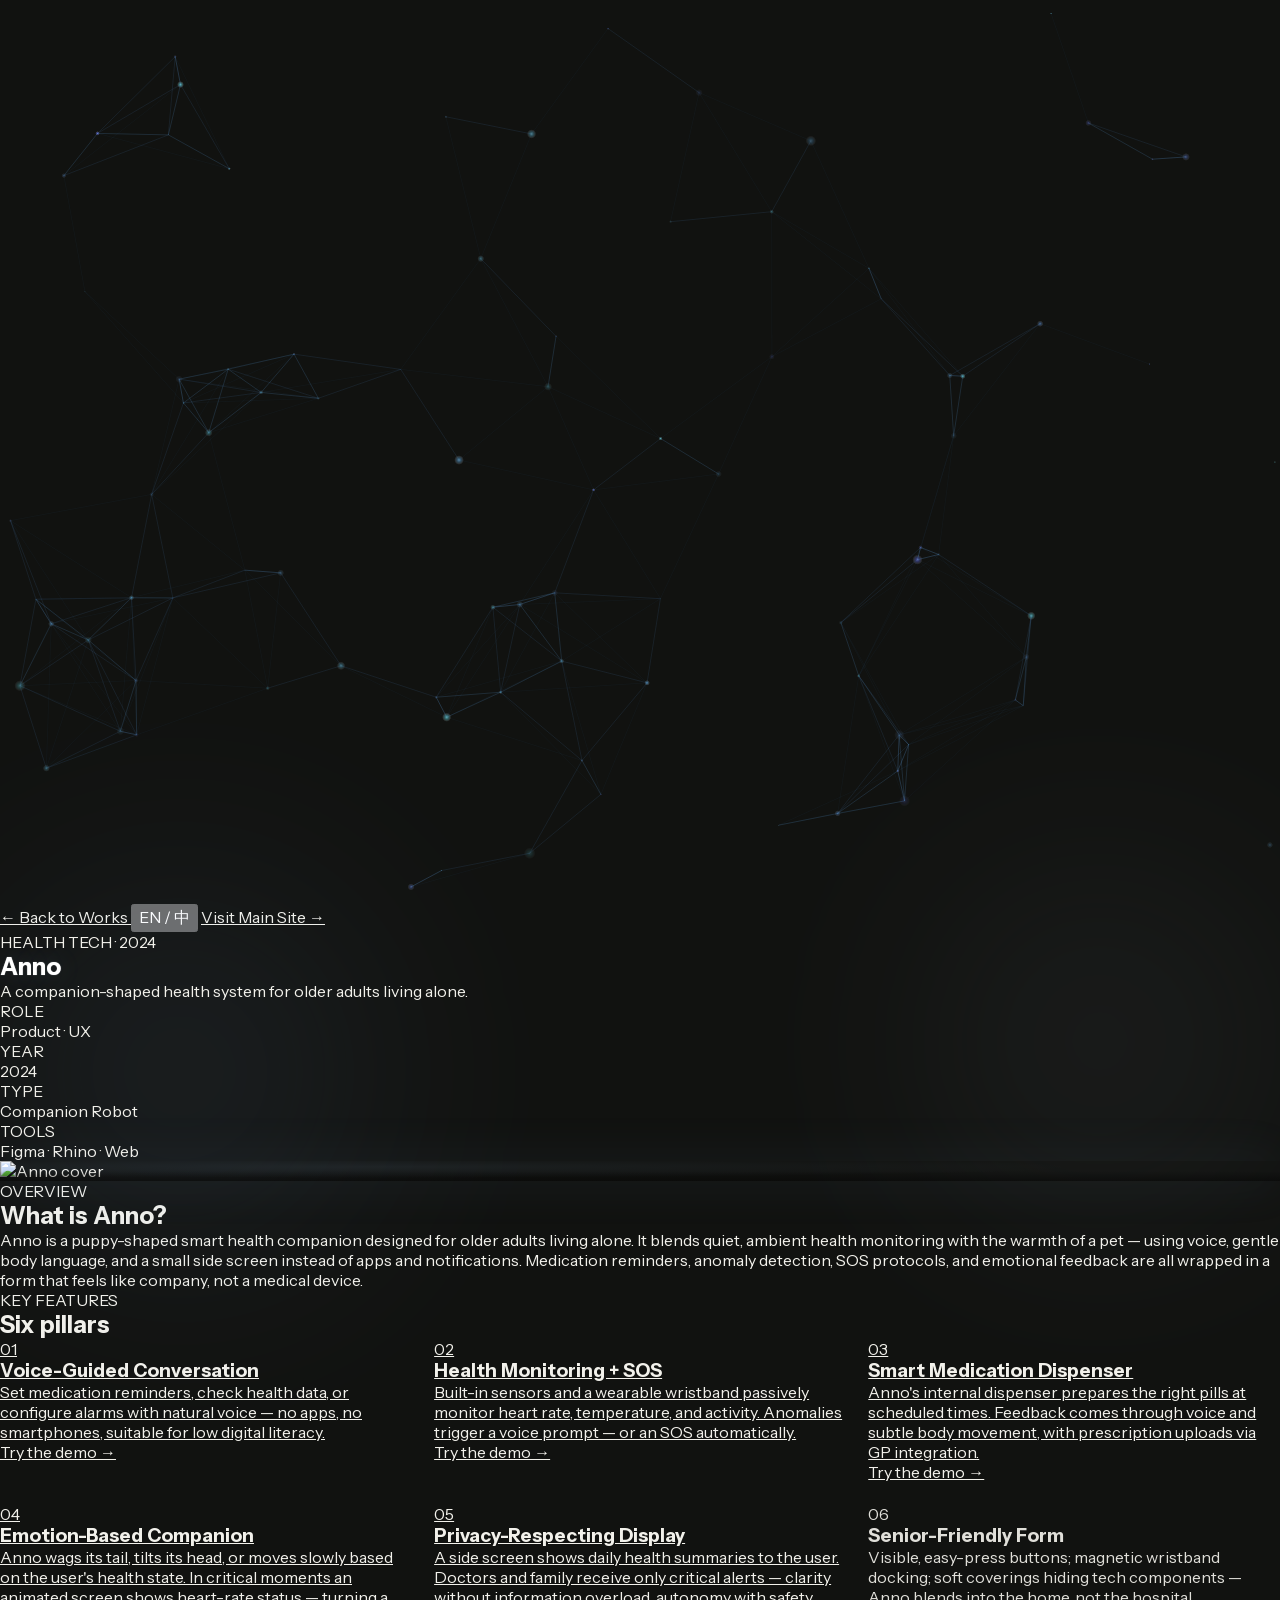
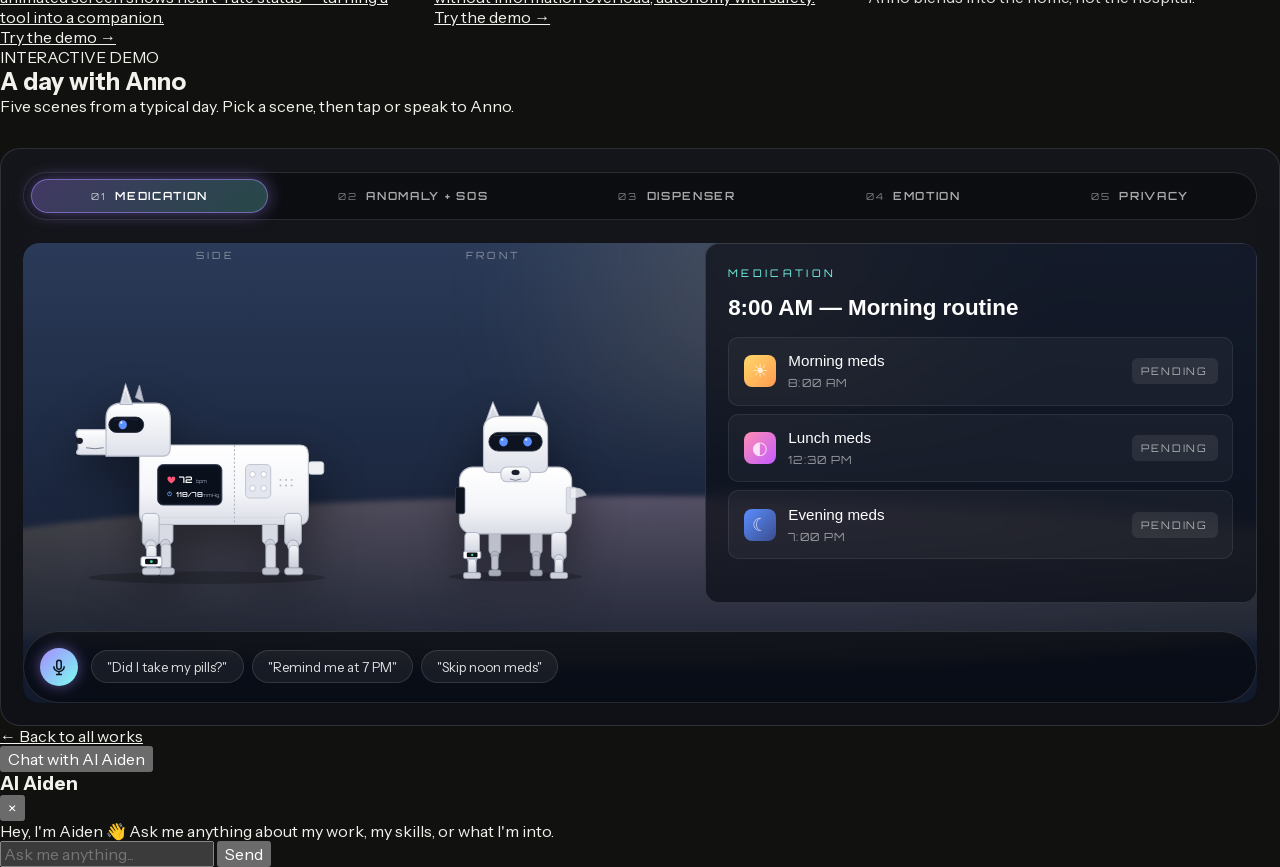
==== commit fc8e19c6: "Fix project demos on the original portfolio and update the About signature" ====
--- a/projects/anno.html
+++ b/projects/anno.html
@@ -4,46 +4,174 @@
 <head>
     <meta charset="UTF-8">
     <meta name="viewport" content="width=device-width, initial-scale=1.0">
-    <link rel="icon" href="../Assets/favicon.png" type="image/png">
-    <title>ANNO | Aiden Yang</title>
-    <meta name="description" content="A companion robot concept for older adults living alone, with gentle reminders and a small display for daily routines.">
-    <meta name="author" content="Aiden Yang">
+    <title>Anno — Companion Health Robot for Seniors | Xuejian (Aiden) Yang, Sydney</title>
+    <meta name="description" content="Anno — a puppy-shaped smart health companion for older adults living alone. Health tech case study by Aiden Yang, Sydney-based product designer.">
+    <meta name="keywords" content="Anno, health tech, companion robot, elderly care, product design, Aiden Yang, Sydney designer, USYD design">
+    <meta name="author" content="Xuejian (Aiden) Yang · 杨雪健">
     <link rel="canonical" href="https://aidenyang.me/projects/anno.html">
     <meta property="og:type" content="article">
     <meta property="og:url" content="https://aidenyang.me/projects/anno.html">
-    <meta property="og:title" content="ANNO | Aiden Yang">
-    <meta property="og:description" content="A companion robot concept for older adults living alone, with gentle reminders and a small display for daily routines.">
+    <meta property="og:title" content="Anno — Companion Health Robot | Aiden Yang">
+    <meta property="og:description" content="A puppy-shaped smart health companion for older adults living alone. Case study by Sydney-based designer.">
     <meta property="og:image" content="https://aidenyang.me/Assets/3.jpg">
     <meta property="og:site_name" content="Aiden Yang Portfolio">
+    <link rel="preconnect" href="https://fonts.googleapis.com">
+    <link rel="preconnect" href="https://fonts.gstatic.com" crossorigin>
+    <link href="https://fonts.googleapis.com/css2?family=Orbitron:wght@400;500;600;700;800;900&family=Rajdhani:wght@300;400;500;600;700&family=Montserrat:wght@300;400;500;600;700&display=swap" rel="stylesheet">
+    <script src="https://cdnjs.cloudflare.com/ajax/libs/gsap/3.12.2/gsap.min.js"></script>
     <link rel="stylesheet" href="../style.css">
+    <link rel="stylesheet" href="project.css">
     <link rel="stylesheet" href="anno.css">
-    <link rel="stylesheet" href="case-layout.css">
 </head>
 
-<body class="project-page case-page case-anno">
-    <a class="case-skip" href="#case-main" data-en="Skip to project" data-zh="跳至作品正文">Skip to project</a>
-    <nav class="project-nav" aria-label="Main navigation" data-aria-en="Main navigation" data-aria-zh="主导航">
-        <a class="case-name" href="../">Aiden Yang</a>
-        <div class="case-nav-tools">
-            <a href="../#showcase" data-en="Work" data-zh="作品">Work</a>
-            <button type="button" class="lang-toggle" id="langToggle" data-switch-language lang="zh-CN" aria-label="切换为中文">中文</button>
+<body class="project-page">
+    <!-- Animated Background -->
+    <canvas id="particles-canvas"></canvas>
+    <div class="grid-background"></div>
+
+    <!-- Custom Cursor -->
+    <div class="cursor"><div class="cursor-glow"></div></div>
+    <div class="cursor-dot"></div>
+
+    <!-- Subpage Top Bar -->
+    <nav class="project-nav">
+        <a href="../index.html#showcase" class="project-nav-btn project-nav-back">
+            <span class="arrow">←</span>
+            <span data-en="Back to Works" data-zh="返回作品">Back to Works</span>
+        </a>
+        <button class="lang-toggle" id="langToggle">
+            <span class="lang-option active" data-lang="en">EN</span>
+            <span class="lang-divider">/</span>
+            <span class="lang-option" data-lang="zh">中</span>
+        </button>
+        <a href="../index.html" class="project-nav-btn project-nav-home">
+            <span data-en="Visit Main Site" data-zh="前往主站">Visit Main Site</span>
+            <span class="arrow">→</span>
+        </a>
+    </nav>
+
+    <!-- Hero -->
+    <section class="project-hero anno-hero">
+        <div class="anno-hero-bg" aria-hidden="true">
+            <div class="anno-hero-glow anno-glow-1"></div>
+            <div class="anno-hero-glow anno-glow-2"></div>
         </div>
-    </nav>
-    <main id="case-main" class="case-main">
-        <header class="case-intro">
-            <h1 class="case-title" data-en="ANNO" data-zh="ANNO">ANNO</h1>
-            <div class="case-intro-copy">
-                <p data-en="A companion robot concept for older adults living alone, with gentle reminders and a small display for daily routines." data-zh="一款为独居长者设计的陪伴机器人概念，用温和的提醒和侧面的小屏幕协助日常生活。">A companion robot concept for older adults living alone, with gentle reminders and a small display for daily routines.</p>
-                <div class="case-actions"><a class="case-inline-link" href="#anno-demo-section" data-en="Try the companion" data-zh="体验陪伴机器人">Try the companion</a></div>
+
+        <div class="project-hero-inner">
+            <div class="project-tagline" data-en="HEALTH TECH · 2024" data-zh="健康科技 · 2024">HEALTH TECH · 2024</div>
+            <h1 class="project-title-xl anno-title">Anno</h1>
+            <p class="project-subtitle" data-en="A companion-shaped health system for older adults living alone." data-zh="为独居老人设计的健康系统，外形却像个小伙伴。">
+                A companion-shaped health system for older adults living alone.
+            </p>
+
+            <div class="project-meta-grid">
+                <div class="meta-cell">
+                    <div class="meta-label" data-en="ROLE" data-zh="角色">ROLE</div>
+                    <div class="meta-value" data-en="Product · UX" data-zh="产品 · UX">Product · UX</div>
+                </div>
+                <div class="meta-cell">
+                    <div class="meta-label" data-en="YEAR" data-zh="年份">YEAR</div>
+                    <div class="meta-value">2024</div>
+                </div>
+                <div class="meta-cell">
+                    <div class="meta-label" data-en="TYPE" data-zh="类型">TYPE</div>
+                    <div class="meta-value" data-en="Companion Robot" data-zh="陪伴机器人">Companion Robot</div>
+                </div>
+                <div class="meta-cell">
+                    <div class="meta-label" data-en="TOOLS" data-zh="工具">TOOLS</div>
+                    <div class="meta-value">Figma · Rhino · Web</div>
+                </div>
             </div>
-        </header>
-        <figure class="case-cover">
-            <img src="../Assets/work/anno-1200.webp" srcset="../Assets/work/anno-480.webp 480w, ../Assets/work/anno-1200.webp 1200w" sizes="(max-width: 760px) 92vw, min(90vw, 1250px)" alt="ANNO companion robot concept" decoding="async">
-        </figure>
+        </div>
+
+        <div class="project-cover anno-cover">
+            <img src="../Assets/3.jpg" alt="Anno cover">
+            <div class="anno-cover-overlay"></div>
+        </div>
+    </section>
+
+    <!-- Overview -->
+    <section class="project-section bg-medium">
+        <div class="project-container">
+            <div class="section-eyebrow" data-en="OVERVIEW" data-zh="项目简介">OVERVIEW</div>
+            <h2 class="project-h2" data-en="What is Anno?" data-zh="Anno 是什么？">What is Anno?</h2>
+            <p class="project-lead" data-en="Anno is a puppy-shaped smart health companion designed for older adults living alone. It blends quiet, ambient health monitoring with the warmth of a pet — using voice, gentle body language, and a small side screen instead of apps and notifications. Medication reminders, anomaly detection, SOS protocols, and emotional feedback are all wrapped in a form that feels like company, not a medical device." data-zh="Anno 是一只小狗造型的智能健康陪伴机器人，专为独居老人设计。它把安静、无感的健康监测和宠物的温暖揉在一起：用语音、轻柔的肢体动作和一块小侧屏，代替 app 和推送通知。用药提醒、异常检测、SOS 流程和情绪反馈，都藏在一个像伙伴、不像医疗设备的身体里。">
+                Anno is a puppy-shaped smart health companion designed for older adults living alone. It blends quiet, ambient health monitoring with the warmth of a pet — using voice, gentle body language, and a small side screen instead of apps and notifications. Medication reminders, anomaly detection, SOS protocols, and emotional feedback are all wrapped in a form that feels like company, not a medical device.
+            </p>
+        </div>
+    </section>
+
+    <!-- Key Features -->
+    <section class="project-section">
+        <div class="project-container">
+            <div class="section-eyebrow" data-en="KEY FEATURES" data-zh="核心功能">KEY FEATURES</div>
+            <h2 class="project-h2" data-en="Six pillars" data-zh="六个核心设计">Six pillars</h2>
+
+            <div class="features-grid anno-features-grid">
+                <a href="#anno-demo" data-jump="meds" class="feature-card anno-feature">
+                    <div class="feature-num">01</div>
+                    <h3 class="feature-title" data-en="Voice-Guided Conversation" data-zh="开口就能操作">Voice-Guided Conversation</h3>
+                    <p class="feature-desc" data-en="Set medication reminders, check health data, or configure alarms with natural voice — no apps, no smartphones, suitable for low digital literacy." data-zh="直接开口说，就能设用药提醒、问健康数据、调闹钟。不用 app，不用智能手机，不太会用数码产品的老人也能上手。">
+                        Set medication reminders, check health data, or configure alarms with natural voice — no apps, no smartphones, suitable for low digital literacy.
+                    </p>
+                    <span class="feature-cta" data-en="Try the demo →" data-zh="试试看 →">Try the demo →</span>
+                </a>
+
+                <a href="#anno-demo" data-jump="health" class="feature-card anno-feature">
+                    <div class="feature-num">02</div>
+                    <h3 class="feature-title" data-en="Health Monitoring + SOS" data-zh="健康监测 + SOS">Health Monitoring + SOS</h3>
+                    <p class="feature-desc" data-en="Built-in sensors and a wearable wristband passively monitor heart rate, temperature, and activity. Anomalies trigger a voice prompt — or an SOS automatically." data-zh="机身传感器加一条腕带，安静地记录心率、体温和活动量。发现异常会先开口问一句，情况紧急就直接发出 SOS。">
+                        Built-in sensors and a wearable wristband passively monitor heart rate, temperature, and activity. Anomalies trigger a voice prompt — or an SOS automatically.
+                    </p>
+                    <span class="feature-cta" data-en="Try the demo →" data-zh="试试看 →">Try the demo →</span>
+                </a>
+
+                <a href="#anno-demo" data-jump="dispenser" class="feature-card anno-feature">
+                    <div class="feature-num">03</div>
+                    <h3 class="feature-title" data-en="Smart Medication Dispenser" data-zh="智能药盒">Smart Medication Dispenser</h3>
+                    <p class="feature-desc" data-en="Anno's internal dispenser prepares the right pills at scheduled times. Feedback comes through voice and subtle body movement, with prescription uploads via GP integration." data-zh="Anno 肚子里的药盒会在设定时间备好该吃的药，用声音和小动作提醒你；处方由家庭医生（GP）那边直接上传。">
+                        Anno's internal dispenser prepares the right pills at scheduled times. Feedback comes through voice and subtle body movement, with prescription uploads via GP integration.
+                    </p>
+                    <span class="feature-cta" data-en="Try the demo →" data-zh="试试看 →">Try the demo →</span>
+                </a>
+
+                <a href="#anno-demo" data-jump="emotion" class="feature-card anno-feature">
+                    <div class="feature-num">04</div>
+                    <h3 class="feature-title" data-en="Emotion-Based Companion" data-zh="有情绪的陪伴">Emotion-Based Companion</h3>
+                    <p class="feature-desc" data-en="Anno wags its tail, tilts its head, or moves slowly based on the user's health state. In critical moments an animated screen shows heart-rate status — turning a tool into a companion." data-zh="身体状态好，Anno 会摇尾巴、歪歪头；不太好，它的动作会慢下来。紧要关头，屏幕会用动画显示心率。它不只是个工具，更像个伴。">
+                        Anno wags its tail, tilts its head, or moves slowly based on the user's health state. In critical moments an animated screen shows heart-rate status — turning a tool into a companion.
+                    </p>
+                    <span class="feature-cta" data-en="Try the demo →" data-zh="试试看 →">Try the demo →</span>
+                </a>
+
+                <a href="#anno-demo" data-jump="privacy" class="feature-card anno-feature">
+                    <div class="feature-num">05</div>
+                    <h3 class="feature-title" data-en="Privacy-Respecting Display" data-zh="把隐私留给本人">Privacy-Respecting Display</h3>
+                    <p class="feature-desc" data-en="A side screen shows daily health summaries to the user. Doctors and family receive only critical alerts — clarity without information overload, autonomy with safety." data-zh="侧屏上的每日健康小结只给本人看，医生和家人只会收到真正要紧的警报。信息清楚但不过载，安全和自主两边都顾到。">
+                        A side screen shows daily health summaries to the user. Doctors and family receive only critical alerts — clarity without information overload, autonomy with safety.
+                    </p>
+                    <span class="feature-cta" data-en="Try the demo →" data-zh="试试看 →">Try the demo →</span>
+                </a>
+
+                <div class="feature-card anno-feature anno-feature-static">
+                    <div class="feature-num">06</div>
+                    <h3 class="feature-title" data-en="Senior-Friendly Form" data-zh="适老化外形">Senior-Friendly Form</h3>
+                    <p class="feature-desc" data-en="Visible, easy-press buttons; magnetic wristband docking; soft coverings hiding tech components — Anno blends into the home, not the hospital." data-zh="按钮大而显眼、一按就有反应；腕带磁吸归位；软软的外壳把电子元件全都藏起来。Anno 属于客厅，不属于医院。">
+                        Visible, easy-press buttons; magnetic wristband docking; soft coverings hiding tech components — Anno blends into the home, not the hospital.
+                    </p>
+                </div>
+            </div>
+        </div>
+    </section>
+
+    <!-- ============== INTERACTIVE DEMO ============== -->
     <section class="project-section bg-medium" id="anno-demo-section">
         <div class="project-container">
-            <h2 class="project-h2" data-en="A day with ANNO" data-zh="和 ANNO 的一天">A day with ANNO</h2>
-            <p class="demos-hint" data-en="Choose a scene, then select a question or an action." data-zh="选一个日常场景，再点一个问题或操作。">Choose a scene, then select a question or an action.</p>
+            <div class="section-eyebrow" data-en="INTERACTIVE DEMO" data-zh="交互演示">INTERACTIVE DEMO</div>
+            <h2 class="project-h2" data-en="A day with Anno" data-zh="和 Anno 过一天">A day with Anno</h2>
+            <p class="demos-hint" data-en="Five scenes from a typical day. Pick a scene, then tap or speak to Anno." data-zh="日常一天里的五个场景。选一个，然后点一点，或者对 Anno 说句话。">
+                Five scenes from a typical day. Pick a scene, then tap or speak to Anno.
+            </p>
 
             <div class="anno-stage" id="anno-demo">
                 <!-- Scene picker (top) -->
@@ -470,7 +598,7 @@
 
                     <!-- Voice input bar (bottom) -->
                     <div class="anno-voice" id="anno-voice">
-                        <button class="anno-voice-mic" id="anno-voice-mic" aria-label="Speak to Anno">
+                        <button class="anno-voice-mic" id="anno-voice-mic" aria-label="Choose a sample question">
                             <svg viewBox="0 0 24 24" fill="none" stroke="currentColor" stroke-width="2">
                                 <rect x="9" y="3" width="6" height="12" rx="3"/>
                                 <path d="M5 11a7 7 0 0 0 14 0"/>
@@ -487,80 +615,22 @@
         </div>
     </section>
 
-    <section class="project-section bg-medium">
-        <div class="project-container">
-            <h2 class="project-h2" data-en="Living with ANNO" data-zh="日常陪伴">Living with ANNO</h2>
-            <p class="project-lead" data-en="Anno is a puppy-shaped smart health companion designed for older adults living alone. It blends quiet, ambient health monitoring with the warmth of a pet — using voice, gentle body language, and a small side screen instead of apps and notifications. Medication reminders, anomaly detection, SOS protocols, and emotional feedback are all wrapped in a form that feels like company, not a medical device." data-zh="Anno 是一只小狗造型的智能健康陪伴机器人，专为独居老人设计。它把安静、无感的健康监测和宠物的温暖揉在一起：用语音、轻柔的肢体动作和一块小侧屏，代替 app 和推送通知。用药提醒、异常检测、SOS 流程和情绪反馈，都藏在一个像伙伴、不像医疗设备的身体里。">
-                Anno is a puppy-shaped smart health companion designed for older adults living alone. It blends quiet, ambient health monitoring with the warmth of a pet — using voice, gentle body language, and a small side screen instead of apps and notifications. Medication reminders, anomaly detection, SOS protocols, and emotional feedback are all wrapped in a form that feels like company, not a medical device.
-            </p>
-        </div>
+
+    <!-- Bottom Nav -->
+    <section class="project-end">
+        <a href="../index.html#showcase" class="project-end-link">
+            <span class="arrow">←</span>
+            <span data-en="Back to all works" data-zh="返回全部作品">Back to all works</span>
+        </a>
     </section>
 
-    <section class="project-section">
-        <div class="project-container">
-            <h2 class="project-h2" data-en="Designing the companion" data-zh="陪伴机器人的设计">Designing the companion</h2>
-
-            <div class="features-grid anno-features-grid">
-                <a href="#anno-demo" data-jump="meds" class="feature-card anno-feature">
-                    <h3 class="feature-title" data-en="Voice-Guided Conversation" data-zh="开口就能操作">Voice-Guided Conversation</h3>
-                    <p class="feature-desc" data-en="Set medication reminders, check health data, or configure alarms with natural voice — no apps, no smartphones, suitable for low digital literacy." data-zh="直接开口说，就能设用药提醒、问健康数据、调闹钟。不用 app，不用智能手机，不太会用数码产品的老人也能上手。">
-                        Set medication reminders, check health data, or configure alarms with natural voice — no apps, no smartphones, suitable for low digital literacy.
-                    </p>
-                </a>
-
-                <a href="#anno-demo" data-jump="health" class="feature-card anno-feature">
-                    <h3 class="feature-title" data-en="Health Monitoring + SOS" data-zh="健康监测 + SOS">Health Monitoring + SOS</h3>
-                    <p class="feature-desc" data-en="Built-in sensors and a wearable wristband passively monitor heart rate, temperature, and activity. Anomalies trigger a voice prompt — or an SOS automatically." data-zh="机身传感器加一条腕带，安静地记录心率、体温和活动量。发现异常会先开口问一句，情况紧急就直接发出 SOS。">
-                        Built-in sensors and a wearable wristband passively monitor heart rate, temperature, and activity. Anomalies trigger a voice prompt — or an SOS automatically.
-                    </p>
-                </a>
-
-                <a href="#anno-demo" data-jump="dispenser" class="feature-card anno-feature">
-                    <h3 class="feature-title" data-en="Smart Medication Dispenser" data-zh="智能药盒">Smart Medication Dispenser</h3>
-                    <p class="feature-desc" data-en="Anno's internal dispenser prepares the right pills at scheduled times. Feedback comes through voice and subtle body movement, with prescription uploads via GP integration." data-zh="Anno 肚子里的药盒会在设定时间备好该吃的药，用声音和小动作提醒你；处方由家庭医生（GP）那边直接上传。">
-                        Anno's internal dispenser prepares the right pills at scheduled times. Feedback comes through voice and subtle body movement, with prescription uploads via GP integration.
-                    </p>
-                </a>
-
-                <a href="#anno-demo" data-jump="emotion" class="feature-card anno-feature">
-                    <h3 class="feature-title" data-en="Emotion-Based Companion" data-zh="有情绪的陪伴">Emotion-Based Companion</h3>
-                    <p class="feature-desc" data-en="Anno wags its tail, tilts its head, or moves slowly based on the user's health state. In critical moments an animated screen shows heart-rate status — turning a tool into a companion." data-zh="身体状态好，Anno 会摇尾巴、歪歪头；不太好，它的动作会慢下来。紧要关头，屏幕会用动画显示心率。它不只是个工具，更像个伴。">
-                        Anno wags its tail, tilts its head, or moves slowly based on the user's health state. In critical moments an animated screen shows heart-rate status — turning a tool into a companion.
-                    </p>
-                </a>
-
-                <a href="#anno-demo" data-jump="privacy" class="feature-card anno-feature">
-                    <h3 class="feature-title" data-en="Privacy-Respecting Display" data-zh="把隐私留给本人">Privacy-Respecting Display</h3>
-                    <p class="feature-desc" data-en="A side screen shows daily health summaries to the user. Doctors and family receive only critical alerts — clarity without information overload, autonomy with safety." data-zh="侧屏上的每日健康小结只给本人看，医生和家人只会收到真正要紧的警报。信息清楚但不过载，安全和自主两边都顾到。">
-                        A side screen shows daily health summaries to the user. Doctors and family receive only critical alerts — clarity without information overload, autonomy with safety.
-                    </p>
-                </a>
-
-                <div class="feature-card anno-feature anno-feature-static">
-                    <h3 class="feature-title" data-en="Senior-Friendly Form" data-zh="适老化外形">Senior-Friendly Form</h3>
-                    <p class="feature-desc" data-en="Visible, easy-press buttons; magnetic wristband docking; soft coverings hiding tech components — Anno blends into the home, not the hospital." data-zh="按钮大而显眼、一按就有反应；腕带磁吸归位；软软的外壳把电子元件全都藏起来。Anno 属于客厅，不属于医院。">
-                        Visible, easy-press buttons; magnetic wristband docking; soft coverings hiding tech components — Anno blends into the home, not the hospital.
-                    </p>
-                </div>
-            </div>
-        </div>
-    </section>
-
-        <details class="case-details">
-            <summary data-en="Project details" data-zh="项目信息">Project details</summary>
-            <dl>
-                <div><dt data-en="Role" data-zh="角色">Role</dt><dd data-en="Product · UX" data-zh="产品 · UX">Product · UX</dd></div>
-                <div><dt data-en="Year" data-zh="年份">Year</dt><dd data-en="2024" data-zh="2024">2024</dd></div>
-                <div><dt data-en="Type" data-zh="类型">Type</dt><dd data-en="Companion Robot" data-zh="陪伴机器人">Companion Robot</dd></div>
-                <div><dt data-en="Tools" data-zh="工具">Tools</dt><dd data-en="Figma · Rhino · Web" data-zh="Figma · Rhino · Web">Figma · Rhino · Web</dd></div>
-            </dl>
-        </details>
-    </main>
-    <footer class="case-end">
-        <div class="case-end-links"><a href="../#showcase" data-en="All work" data-zh="全部作品">All work</a><button type="button" class="case-inline-link" data-chat-open data-en="AI Aiden" data-zh="AI Aiden">AI Aiden</button></div>
-        <a class="case-next" href="whisper.html"><span data-en="Next project" data-zh="下个项目">Next project</span><strong data-en="Whisper Field" data-zh="Whisper Field">Whisper Field</strong></a>
-    </footer>
     <script src="../script.js"></script>
     <script src="anno-demos.js"></script>
+    <script>
+        document.body.classList.add('loaded');
+        const loaderEl = document.querySelector('.loader');
+        if (loaderEl) loaderEl.remove();
+    </script>
 </body>
+
 </html>
--- a/projects/project.css
+++ b/projects/project.css
@@ -0,0 +1,1210 @@
+/* Interactive classroom modules in the CoLab case study. */
+
+.demos-stack {
+    display: flex;
+    flex-direction: column;
+    gap: 2rem;
+}
+
+.demo-card {
+    border: 1px solid var(--border-color);
+    background: rgba(255, 255, 255, 0.02);
+    border-radius: 6px;
+    overflow: hidden;
+    transition: border-color 0.4s var(--ease-smooth);
+}
+
+.demo-card:hover {
+    border-color: var(--border-hover);
+}
+
+.demo-head {
+    display: flex;
+    align-items: center;
+    gap: 1.25rem;
+    padding: 1.5rem 2rem;
+    border-bottom: 1px solid var(--border-color);
+    background: rgba(255, 255, 255, 0.015);
+}
+
+.demo-num {
+    font-family: 'Orbitron', sans-serif;
+    font-size: 0.85rem;
+    font-weight: 600;
+    letter-spacing: 0.2em;
+    color: var(--text-grey);
+}
+
+.demo-meta {
+    display: flex;
+    flex-direction: column;
+    gap: 0.25rem;
+}
+
+.demo-title {
+    font-family: 'Montserrat', sans-serif;
+    font-size: 1.2rem;
+    font-weight: 500;
+    color: var(--text-white);
+    margin: 0;
+    letter-spacing: -0.01em;
+}
+
+.demo-sub {
+    font-family: 'Rajdhani', sans-serif;
+    font-size: 0.95rem;
+    font-weight: 300;
+    color: var(--text-grey);
+    margin: 0;
+}
+
+.demo-body {
+    padding: 2rem;
+}
+
+.demo-body-split {
+    display: grid;
+    grid-template-columns: 1fr 1fr;
+    gap: 1.5rem;
+}
+
+/* ----- Demo 1: Team Up ----- */
+
+.teamup-tabs {
+    display: flex;
+    gap: 0.5rem;
+    margin-bottom: 1.5rem;
+}
+
+.teamup-tab {
+    padding: 0.5rem 1rem;
+    border: 1px solid var(--border-color);
+    background: transparent;
+    color: var(--text-grey);
+    font-family: 'Montserrat', sans-serif;
+    font-size: 0.75rem;
+    font-weight: 500;
+    letter-spacing: 0.1em;
+    text-transform: uppercase;
+    border-radius: 999px;
+    cursor: none;
+    transition: all 0.25s var(--ease-smooth);
+}
+
+.teamup-tab:hover {
+    color: var(--text-light-grey);
+    border-color: var(--border-hover);
+}
+
+.teamup-tab.active {
+    background: var(--text-white);
+    color: var(--black);
+    border-color: var(--text-white);
+}
+
+.teamup-grid {
+    display: grid;
+    grid-template-columns: repeat(3, 1fr);
+    gap: 1rem;
+}
+
+.teamup-card {
+    padding: 1.25rem;
+    border: 1px solid var(--border-color);
+    background: rgba(255, 255, 255, 0.025);
+    border-radius: 6px;
+    display: flex;
+    flex-direction: column;
+    gap: 0.75rem;
+    transition: all 0.3s var(--ease-smooth);
+}
+
+.teamup-card:hover {
+    border-color: var(--border-hover);
+    background: rgba(255, 255, 255, 0.045);
+    transform: translateY(-2px);
+}
+
+.teamup-card-head {
+    display: flex;
+    align-items: center;
+    gap: 0.75rem;
+}
+
+.teamup-avatar {
+    width: 36px;
+    height: 36px;
+    border-radius: 50%;
+    background: linear-gradient(135deg, #555, #222);
+    color: var(--text-white);
+    display: flex;
+    align-items: center;
+    justify-content: center;
+    font-family: 'Orbitron', sans-serif;
+    font-size: 0.75rem;
+    font-weight: 600;
+    flex-shrink: 0;
+}
+
+.teamup-name {
+    font-family: 'Montserrat', sans-serif;
+    font-size: 0.9rem;
+    font-weight: 500;
+    color: var(--text-white);
+    display: inline-flex;
+    align-items: center;
+    gap: 0.45rem;
+}
+
+.teamup-me-badge {
+    font-family: 'Orbitron', sans-serif;
+    font-size: 0.55rem;
+    letter-spacing: 0.15em;
+    color: var(--black);
+    background: var(--text-white);
+    padding: 0.15rem 0.4rem;
+    border-radius: 3px;
+    font-weight: 600;
+}
+
+.teamup-role {
+    font-family: 'Rajdhani', sans-serif;
+    font-size: 0.78rem;
+    color: var(--text-grey);
+}
+
+.teamup-card.is-me {
+    border-color: rgba(255, 255, 255, 0.3);
+    background: rgba(255, 255, 255, 0.045);
+}
+
+.teamup-card.is-me .teamup-avatar {
+    background: linear-gradient(135deg, #fff, #aaa);
+    color: var(--black);
+}
+
+.teamup-tags {
+    display: flex;
+    flex-wrap: wrap;
+    gap: 0.35rem;
+}
+
+.teamup-tag {
+    font-family: 'Montserrat', sans-serif;
+    font-size: 0.62rem;
+    font-weight: 500;
+    letter-spacing: 0.08em;
+    color: var(--text-light-grey);
+    padding: 0.2rem 0.5rem;
+    background: rgba(255, 255, 255, 0.06);
+    border-radius: 3px;
+    text-transform: uppercase;
+}
+
+.teamup-connect {
+    margin-top: auto;
+    padding: 0.55rem 0.9rem;
+    border: 1px solid var(--border-color);
+    background: transparent;
+    color: var(--text-light-grey);
+    font-family: 'Montserrat', sans-serif;
+    font-size: 0.72rem;
+    font-weight: 500;
+    letter-spacing: 0.1em;
+    text-transform: uppercase;
+    border-radius: 4px;
+    cursor: none;
+    transition: all 0.25s var(--ease-smooth);
+}
+
+.teamup-connect:hover {
+    border-color: var(--text-white);
+    color: var(--text-white);
+}
+
+.teamup-card.connected .teamup-connect {
+    background: var(--text-white);
+    color: var(--black);
+    border-color: var(--text-white);
+}
+
+.teamup-status {
+    margin-top: 1rem;
+    font-family: 'Rajdhani', sans-serif;
+    font-size: 0.9rem;
+    color: var(--text-grey);
+}
+
+/* ----- Demo 2: Lecture Player ----- */
+
+.lecture-player {
+    display: flex;
+    flex-direction: column;
+    gap: 1.25rem;
+}
+
+.lecture-stage {
+    aspect-ratio: 16 / 9;
+    border: 1px solid var(--border-color);
+    background:
+        radial-gradient(circle at 30% 30%, rgba(255, 255, 255, 0.06), transparent 60%),
+        linear-gradient(135deg, #0d0d0d, #1a1a1a);
+    border-radius: 4px;
+    position: relative;
+    display: flex;
+    flex-direction: column;
+    justify-content: center;
+    align-items: center;
+    padding: 2rem;
+    overflow: hidden;
+    cursor: none;
+    transition: border-color 0.3s var(--ease-smooth);
+}
+
+.lecture-stage:hover {
+    border-color: var(--border-hover);
+}
+
+/* The center play overlay is shown only when paused (.show class is toggled in JS) */
+
+.lecture-stage::before {
+    content: '';
+    position: absolute;
+    inset: 0;
+    background-image:
+        linear-gradient(rgba(255, 255, 255, 0.025) 1px, transparent 1px),
+        linear-gradient(90deg, rgba(255, 255, 255, 0.025) 1px, transparent 1px);
+    background-size: 40px 40px;
+    pointer-events: none;
+}
+
+.lecture-stage-title {
+    font-family: 'Montserrat', sans-serif;
+    font-size: 1.1rem;
+    font-weight: 500;
+    color: var(--text-white);
+    text-align: center;
+    z-index: 1;
+}
+
+.lecture-stage-chapter {
+    font-family: 'Rajdhani', sans-serif;
+    font-size: 0.95rem;
+    color: var(--text-grey);
+    margin-top: 0.5rem;
+    z-index: 1;
+}
+
+.lecture-playstate {
+    position: absolute;
+    inset: 0;
+    display: flex;
+    align-items: center;
+    justify-content: center;
+    pointer-events: none;
+    opacity: 0;
+    transition: opacity 0.3s var(--ease-smooth);
+}
+
+.lecture-playstate.show {
+    opacity: 1;
+}
+
+
+.lecture-controls {
+    display: flex;
+    align-items: center;
+    gap: 1rem;
+}
+
+.lecture-play {
+    width: 44px;
+    height: 44px;
+    border-radius: 50%;
+    border: 1px solid var(--border-color);
+    background: rgba(255, 255, 255, 0.04);
+    color: var(--text-white);
+    cursor: none;
+    display: flex;
+    align-items: center;
+    justify-content: center;
+    transition: all 0.25s var(--ease-smooth);
+    flex-shrink: 0;
+}
+
+.lecture-play:hover {
+    border-color: var(--text-white);
+    background: rgba(255, 255, 255, 0.1);
+}
+
+.play-icon-btn {
+    width: 14px;
+    height: 14px;
+    display: block;
+}
+
+.play-icon-btn .icon-pause {
+    display: none;
+}
+
+.lecture-play.playing .play-icon-btn .icon-play {
+    display: none;
+}
+
+.lecture-play.playing .play-icon-btn .icon-pause {
+    display: inline;
+}
+
+/* Big center play triangle on stage */
+.play-icon-svg {
+    width: 56px;
+    height: 56px;
+    color: rgba(255, 255, 255, 0.7);
+    filter: drop-shadow(0 0 12px rgba(255, 255, 255, 0.35));
+}
+
+.lecture-progress-wrap {
+    flex: 1;
+    display: flex;
+    flex-direction: column;
+    gap: 0.4rem;
+}
+
+.lecture-progress {
+    position: relative;
+    height: 4px;
+    background: rgba(255, 255, 255, 0.08);
+    border-radius: 2px;
+    cursor: none;
+}
+
+.lecture-progress-fill {
+    position: absolute;
+    top: 0;
+    left: 0;
+    height: 100%;
+    background: var(--text-white);
+    border-radius: 2px;
+    width: 0%;
+    transition: width 0.1s linear;
+}
+
+.lecture-progress-knob {
+    position: absolute;
+    top: 50%;
+    width: 12px;
+    height: 12px;
+    background: var(--text-white);
+    border-radius: 50%;
+    transform: translate(-50%, -50%);
+    left: 0%;
+    transition: left 0.1s linear;
+    box-shadow: 0 0 8px rgba(255, 255, 255, 0.4);
+}
+
+.lecture-time {
+    font-family: 'Orbitron', sans-serif;
+    font-size: 0.7rem;
+    color: var(--text-grey);
+    letter-spacing: 0.1em;
+}
+
+.lecture-chapters {
+    display: flex;
+    flex-wrap: wrap;
+    gap: 0.5rem;
+}
+
+.chapter-chip {
+    padding: 0.45rem 0.8rem;
+    border: 1px solid var(--border-color);
+    background: transparent;
+    color: var(--text-grey);
+    font-family: 'Rajdhani', sans-serif;
+    font-size: 0.8rem;
+    font-weight: 500;
+    border-radius: 999px;
+    cursor: none;
+    transition: all 0.25s var(--ease-smooth);
+}
+
+.chapter-chip:hover {
+    color: var(--text-white);
+    border-color: var(--border-hover);
+}
+
+.chapter-chip.active {
+    color: var(--black);
+    background: var(--text-white);
+    border-color: var(--text-white);
+}
+
+/* ----- Demo 3: Quiz ----- */
+
+.quiz-card {
+    max-width: 700px;
+}
+
+.quiz-progress {
+    display: flex;
+    justify-content: space-between;
+    font-family: 'Montserrat', sans-serif;
+    font-size: 0.7rem;
+    font-weight: 500;
+    letter-spacing: 0.15em;
+    color: var(--text-grey);
+    text-transform: uppercase;
+    margin-bottom: 1rem;
+}
+
+.quiz-question {
+    font-family: 'Montserrat', sans-serif;
+    font-size: 1.15rem;
+    font-weight: 400;
+    color: var(--text-white);
+    line-height: 1.5;
+    margin: 0 0 1.5rem;
+}
+
+.quiz-options {
+    display: flex;
+    flex-direction: column;
+    gap: 0.6rem;
+    margin-bottom: 1.25rem;
+}
+
+.quiz-option {
+    text-align: left;
+    padding: 0.95rem 1.2rem;
+    border: 1px solid var(--border-color);
+    background: rgba(255, 255, 255, 0.02);
+    color: var(--text-light-grey);
+    font-family: 'Rajdhani', sans-serif;
+    font-size: 1rem;
+    border-radius: 4px;
+    cursor: none;
+    display: flex;
+    gap: 0.85rem;
+    align-items: center;
+    transition: all 0.25s var(--ease-smooth);
+}
+
+.quiz-option:hover:not(:disabled) {
+    border-color: var(--border-hover);
+    background: rgba(255, 255, 255, 0.05);
+}
+
+.quiz-option-letter {
+    font-family: 'Orbitron', sans-serif;
+    font-size: 0.75rem;
+    color: var(--text-grey);
+    width: 18px;
+    flex-shrink: 0;
+}
+
+.quiz-option.correct {
+    border-color: rgba(120, 220, 150, 0.6);
+    background: rgba(120, 220, 150, 0.08);
+    color: var(--text-white);
+}
+
+.quiz-option.wrong {
+    border-color: rgba(255, 110, 110, 0.6);
+    background: rgba(255, 110, 110, 0.08);
+    color: var(--text-white);
+}
+
+.quiz-feedback {
+    font-family: 'Rajdhani', sans-serif;
+    font-size: 0.95rem;
+    color: var(--text-light-grey);
+    min-height: 1.5em;
+    margin-bottom: 1rem;
+}
+
+.quiz-feedback.correct { color: rgb(150, 230, 175); }
+.quiz-feedback.wrong { color: rgb(255, 150, 150); }
+
+.quiz-next {
+    padding: 0.7rem 1.5rem;
+    border: 1px solid var(--border-color);
+    background: transparent;
+    color: var(--text-grey);
+    font-family: 'Montserrat', sans-serif;
+    font-size: 0.78rem;
+    font-weight: 500;
+    letter-spacing: 0.12em;
+    text-transform: uppercase;
+    border-radius: 4px;
+    cursor: none;
+    transition: all 0.25s var(--ease-smooth);
+}
+
+.quiz-next:not(:disabled) {
+    color: var(--text-white);
+    border-color: var(--text-white);
+}
+
+.quiz-next:not(:disabled):hover {
+    background: var(--text-white);
+    color: var(--black);
+}
+
+.quiz-next:disabled {
+    opacity: 0.4;
+}
+
+/* ----- Demo 4: Tutorial Whiteboard ----- */
+
+.tutorial-body {
+    display: grid;
+    grid-template-columns: minmax(0, 1fr) 240px;
+    grid-template-rows: 420px auto;
+    gap: 1.25rem;
+    padding: 1.5rem;
+}
+
+.tutorial-body > .whiteboard {
+    grid-column: 1;
+    grid-row: 1;
+    height: 420px;
+}
+
+.tutorial-body > .tutorial-side {
+    grid-column: 2;
+    grid-row: 1;
+    height: 420px;
+}
+
+.tutorial-body > .tutorial-content {
+    grid-column: 1 / -1;
+    grid-row: 2;
+}
+
+.whiteboard {
+    border: 1px solid var(--border-color);
+    background: rgba(255, 255, 255, 0.02);
+    border-radius: 6px;
+    overflow: hidden;
+    display: flex;
+    flex-direction: column;
+}
+
+.whiteboard-meta {
+    display: flex;
+    align-items: center;
+    gap: 1rem;
+    padding: 0.75rem 1rem;
+    border-bottom: 1px solid var(--border-color);
+    font-family: 'Orbitron', sans-serif;
+    font-size: 0.7rem;
+    color: var(--text-grey);
+    letter-spacing: 0.12em;
+}
+
+.live-badge {
+    display: inline-flex;
+    align-items: center;
+    gap: 0.45rem;
+    padding: 0.2rem 0.55rem;
+    border: 1px solid rgba(255, 80, 80, 0.4);
+    background: rgba(255, 80, 80, 0.08);
+    color: rgb(255, 150, 150);
+    border-radius: 3px;
+    font-size: 0.62rem;
+    font-weight: 600;
+    letter-spacing: 0.18em;
+}
+
+.live-dot {
+    width: 6px;
+    height: 6px;
+    border-radius: 50%;
+    background: rgb(255, 80, 80);
+    box-shadow: 0 0 6px rgba(255, 80, 80, 0.7);
+    animation: chatPulse 1.5s ease-in-out infinite;
+}
+
+.meta-item {
+    display: inline-flex;
+    align-items: center;
+    gap: 0.4rem;
+}
+
+.meta-icon {
+    color: rgba(255, 255, 255, 0.4);
+    font-size: 0.6rem;
+}
+
+.whiteboard-stage {
+    flex: 1;
+    min-height: 240px;
+    background:
+        radial-gradient(circle at 30% 30%, rgba(255, 255, 255, 0.05), transparent 60%),
+        linear-gradient(135deg, #0d0d0d, #1a1a1a);
+    position: relative;
+    display: flex;
+    flex-direction: column;
+    justify-content: center;
+    align-items: center;
+    padding: 2rem 1.75rem;
+    overflow: hidden;
+    text-align: center;
+}
+
+.whiteboard-stage::before {
+    content: '';
+    position: absolute;
+    inset: 0;
+    background-image:
+        linear-gradient(rgba(255, 255, 255, 0.022) 1px, transparent 1px),
+        linear-gradient(90deg, rgba(255, 255, 255, 0.022) 1px, transparent 1px);
+    background-size: 36px 36px;
+    pointer-events: none;
+}
+
+.whiteboard-title {
+    font-family: 'Montserrat', sans-serif;
+    font-size: 1.15rem;
+    font-weight: 500;
+    color: var(--text-white);
+    z-index: 1;
+}
+
+.whiteboard-instructor {
+    font-family: 'Rajdhani', sans-serif;
+    font-size: 0.9rem;
+    color: var(--text-grey);
+    margin-top: 0.4rem;
+    z-index: 1;
+}
+
+.whiteboard-caption {
+    font-family: 'Rajdhani', sans-serif;
+    font-size: 1rem;
+    line-height: 1.65;
+    color: var(--text-light-grey);
+    margin: 1.5rem 0 0.85rem;
+    max-width: 460px;
+    z-index: 1;
+}
+
+.whiteboard-hint {
+    font-family: 'Montserrat', sans-serif;
+    font-size: 0.7rem;
+    font-weight: 500;
+    letter-spacing: 0.15em;
+    text-transform: uppercase;
+    color: var(--text-grey);
+    margin: 0;
+    z-index: 1;
+}
+
+.whiteboard-toolbar {
+    display: flex;
+    align-items: center;
+    gap: 0.4rem;
+    padding: 0.6rem 0.8rem;
+    border-top: 1px solid var(--border-color);
+    background: rgba(0, 0, 0, 0.25);
+}
+
+.wb-tool {
+    width: 32px;
+    height: 32px;
+    border: 1px solid var(--border-color);
+    background: transparent;
+    color: var(--text-grey);
+    border-radius: 4px;
+    cursor: none;
+    display: inline-flex;
+    align-items: center;
+    justify-content: center;
+    transition: all 0.2s var(--ease-smooth);
+}
+
+.wb-tool svg {
+    width: 16px;
+    height: 16px;
+}
+
+.wb-tool:hover {
+    color: var(--text-white);
+    border-color: var(--border-hover);
+}
+
+.wb-tool.active {
+    color: var(--black);
+    background: var(--text-white);
+    border-color: var(--text-white);
+}
+
+.wb-toolbar-divider {
+    width: 1px;
+    height: 20px;
+    background: var(--border-color);
+    margin: 0 0.3rem;
+}
+
+.wb-toggle {
+    display: inline-flex;
+    align-items: center;
+    gap: 0.55rem;
+    padding: 0.35rem 0.7rem;
+    border: 1px solid var(--border-color);
+    background: transparent;
+    color: var(--text-grey);
+    font-family: 'Montserrat', sans-serif;
+    font-size: 0.7rem;
+    font-weight: 500;
+    letter-spacing: 0.1em;
+    text-transform: uppercase;
+    border-radius: 4px;
+    cursor: none;
+    transition: all 0.2s var(--ease-smooth);
+}
+
+.wb-toggle-label {
+    color: var(--text-light-grey);
+}
+
+.wb-toggle-state {
+    font-family: 'Orbitron', sans-serif;
+    font-size: 0.65rem;
+    color: var(--text-grey);
+}
+
+.wb-toggle.on {
+    border-color: rgb(150, 230, 175);
+    color: rgb(150, 230, 175);
+}
+
+.wb-toggle.on .wb-toggle-state {
+    color: rgb(150, 230, 175);
+}
+
+.tutorial-content {
+    border: 1px solid var(--border-color);
+    background: rgba(255, 255, 255, 0.015);
+    border-radius: 6px;
+    padding: 1.25rem 1.4rem;
+    position: relative;
+}
+
+.tutorial-content-title {
+    font-family: 'Montserrat', sans-serif;
+    font-size: 0.95rem;
+    font-weight: 500;
+    color: var(--text-white);
+    margin: 0 0 0.85rem;
+    letter-spacing: 0.02em;
+}
+
+.tutorial-list {
+    list-style: none;
+    margin: 0;
+    padding: 0;
+    display: flex;
+    flex-direction: column;
+    gap: 0.55rem;
+    font-family: 'Rajdhani', sans-serif;
+    font-size: 0.98rem;
+    color: var(--text-light-grey);
+    line-height: 1.55;
+}
+
+.tutorial-list li {
+    padding-left: 1rem;
+    position: relative;
+}
+
+.tutorial-list li::before {
+    content: '';
+    position: absolute;
+    left: 0;
+    top: 0.65em;
+    width: 4px;
+    height: 4px;
+    border-radius: 50%;
+    background: var(--text-grey);
+}
+
+.term {
+    color: var(--text-white);
+    border-bottom: 1px dashed rgba(150, 230, 175, 0.5);
+    padding-bottom: 1px;
+    cursor: none;
+    transition: all 0.2s var(--ease-smooth);
+}
+
+.term-light {
+    color: rgb(200, 245, 215);
+    border-bottom-color: rgba(150, 230, 175, 0.7);
+}
+
+.term:hover,
+.term.active {
+    color: rgb(180, 240, 200);
+    border-bottom-color: rgb(150, 230, 175);
+    background: rgba(150, 230, 175, 0.12);
+}
+
+.term-tooltip {
+    position: absolute;
+    z-index: 20;
+    max-width: 280px;
+    padding: 0.85rem 1rem;
+    background: rgba(15, 15, 15, 0.96);
+    border: 1px solid rgba(150, 230, 175, 0.35);
+    border-radius: 4px;
+    font-family: 'Rajdhani', sans-serif;
+    font-size: 0.9rem;
+    line-height: 1.5;
+    color: var(--text-light-grey);
+    box-shadow: 0 6px 20px rgba(0, 0, 0, 0.5);
+    pointer-events: none;
+    opacity: 0;
+    transform: translateY(4px);
+    transition: opacity 0.2s var(--ease-smooth), transform 0.2s var(--ease-smooth);
+}
+
+.term-tooltip.visible {
+    opacity: 1;
+    transform: translateY(0);
+}
+
+.term-tooltip-head {
+    font-family: 'Montserrat', sans-serif;
+    font-size: 0.7rem;
+    font-weight: 500;
+    letter-spacing: 0.15em;
+    text-transform: uppercase;
+    color: rgb(150, 230, 175);
+    margin-bottom: 0.4rem;
+}
+
+/* Right narrow chat */
+
+.tutorial-side {
+    display: flex;
+    min-width: 0;
+    height: 100%;
+}
+
+.chat-panel {
+    flex: 1;
+    width: 100%;
+    border: 1px solid var(--border-color);
+    background: rgba(255, 255, 255, 0.02);
+    border-radius: 6px;
+    display: flex;
+    flex-direction: column;
+    height: 100%;
+    min-height: 0;
+    overflow: hidden;
+}
+
+.chat-head {
+    display: flex;
+    align-items: center;
+    gap: 0.55rem;
+    padding: 0.75rem 0.9rem;
+    border-bottom: 1px solid var(--border-color);
+    font-family: 'Montserrat', sans-serif;
+    font-size: 0.72rem;
+    font-weight: 500;
+    color: var(--text-light-grey);
+    letter-spacing: 0.1em;
+    text-transform: uppercase;
+}
+
+.chat-live-dot {
+    width: 7px;
+    height: 7px;
+    border-radius: 50%;
+    background: rgb(255, 80, 80);
+    box-shadow: 0 0 6px rgba(255, 80, 80, 0.6);
+    animation: chatPulse 1.5s ease-in-out infinite;
+}
+
+@keyframes chatPulse {
+    0%, 100% { opacity: 1; }
+    50% { opacity: 0.4; }
+}
+
+.chat-count {
+    margin-left: auto;
+    font-family: 'Orbitron', sans-serif;
+    font-size: 0.65rem;
+    color: var(--text-grey);
+    letter-spacing: 0.1em;
+    text-transform: none;
+}
+
+.chat-stream {
+    flex: 1;
+    overflow-y: auto;
+    padding: 0.85rem 0.9rem;
+    display: flex;
+    flex-direction: column;
+    gap: 0.55rem;
+}
+
+.chat-msg {
+    display: flex;
+    flex-direction: column;
+    gap: 0.15rem;
+    font-family: 'Rajdhani', sans-serif;
+    font-size: 0.85rem;
+    line-height: 1.4;
+    animation: chatMsgIn 0.3s var(--ease-smooth);
+}
+
+@keyframes chatMsgIn {
+    from { opacity: 0; transform: translateY(4px); }
+    to { opacity: 1; transform: translateY(0); }
+}
+
+.chat-msg-name {
+    color: var(--text-white);
+    font-weight: 500;
+    font-size: 0.72rem;
+    letter-spacing: 0.04em;
+}
+
+.chat-msg-name.instructor {
+    color: rgb(150, 230, 175);
+}
+
+.chat-msg-name.you {
+    color: rgb(180, 200, 255);
+}
+
+.chat-msg-text {
+    color: var(--text-light-grey);
+    word-wrap: break-word;
+    min-width: 0;
+}
+
+.chat-form {
+    display: flex;
+    gap: 0.4rem;
+    padding: 0.6rem 0.7rem;
+    border-top: 1px solid var(--border-color);
+}
+
+.chat-input {
+    flex: 1;
+    min-width: 0;
+    padding: 0.5rem 0.7rem;
+    border: 1px solid var(--border-color);
+    background: rgba(0, 0, 0, 0.3);
+    color: var(--text-white);
+    font-family: 'Rajdhani', sans-serif;
+    font-size: 0.85rem;
+    border-radius: 4px;
+    outline: none;
+    transition: border-color 0.25s var(--ease-smooth);
+}
+
+.chat-input:focus {
+    border-color: var(--border-hover);
+}
+
+.chat-input::placeholder {
+    color: var(--text-grey);
+}
+
+.chat-send {
+    width: 32px;
+    height: 32px;
+    border: 1px solid var(--border-color);
+    background: transparent;
+    color: var(--text-light-grey);
+    font-size: 0.95rem;
+    border-radius: 4px;
+    cursor: none;
+    transition: all 0.25s var(--ease-smooth);
+    flex-shrink: 0;
+}
+
+.chat-send:hover {
+    background: var(--text-white);
+    color: var(--black);
+    border-color: var(--text-white);
+}
+
+/* Bottom AI bar */
+
+.ai-bar {
+    border-top: 1px solid var(--border-color);
+    padding: 1.1rem 1.5rem 1.4rem;
+    background: rgba(0, 0, 0, 0.25);
+}
+
+.ai-bar-head {
+    display: flex;
+    align-items: center;
+    gap: 0.6rem;
+    margin-bottom: 0.7rem;
+    font-family: 'Montserrat', sans-serif;
+    font-size: 0.72rem;
+    letter-spacing: 0.15em;
+    text-transform: uppercase;
+    color: var(--text-light-grey);
+}
+
+.ai-dot {
+    width: 7px;
+    height: 7px;
+    border-radius: 50%;
+    background: rgb(150, 230, 175);
+    box-shadow: 0 0 6px rgba(150, 230, 175, 0.6);
+}
+
+.ai-bar-title {
+    color: var(--text-white);
+    font-weight: 500;
+}
+
+.ai-bar-hint {
+    margin-left: 0.5rem;
+    color: var(--text-grey);
+    text-transform: none;
+    letter-spacing: 0.04em;
+    font-family: 'Rajdhani', sans-serif;
+    font-size: 0.85rem;
+}
+
+.ai-bar-form {
+    display: flex;
+    gap: 0.5rem;
+}
+
+.ai-bar-input {
+    flex: 1;
+    padding: 0.7rem 0.95rem;
+    border: 1px solid var(--border-color);
+    background: rgba(0, 0, 0, 0.4);
+    color: var(--text-white);
+    font-family: 'Rajdhani', sans-serif;
+    font-size: 0.95rem;
+    border-radius: 4px;
+    outline: none;
+    transition: border-color 0.25s var(--ease-smooth);
+}
+
+.ai-bar-input:focus {
+    border-color: rgba(150, 230, 175, 0.5);
+}
+
+.ai-bar-input::placeholder {
+    color: var(--text-grey);
+}
+
+.ai-bar-send {
+    width: 42px;
+    border: 1px solid var(--border-color);
+    background: transparent;
+    color: var(--text-light-grey);
+    font-size: 1.05rem;
+    border-radius: 4px;
+    cursor: none;
+    transition: all 0.25s var(--ease-smooth);
+    flex-shrink: 0;
+}
+
+.ai-bar-send:hover {
+    background: rgb(150, 230, 175);
+    color: var(--black);
+    border-color: rgb(150, 230, 175);
+}
+
+.ai-bar-stream {
+    display: flex;
+    flex-direction: column;
+    gap: 0.55rem;
+    margin-top: 0.85rem;
+    max-height: 0;
+    overflow: hidden;
+    transition: max-height 0.4s var(--ease-smooth);
+}
+
+.ai-bar-stream.has-msgs {
+    max-height: 220px;
+    overflow-y: auto;
+}
+
+.ai-msg {
+    padding: 0.7rem 0.95rem;
+    border-radius: 4px;
+    font-family: 'Rajdhani', sans-serif;
+    font-size: 0.92rem;
+    line-height: 1.5;
+    max-width: 90%;
+    word-wrap: break-word;
+}
+
+.ai-msg-bot {
+    background: rgba(150, 230, 175, 0.06);
+    color: var(--text-light-grey);
+    border: 1px solid rgba(150, 230, 175, 0.25);
+    align-self: flex-start;
+}
+
+.ai-msg-user {
+    background: var(--text-white);
+    color: var(--black);
+    align-self: flex-end;
+}
+
+@media (max-width: 900px) {
+    .demo-head {
+        padding: 1.25rem 1.25rem;
+        gap: 1rem;
+    }
+
+    .demo-body {
+        padding: 1.25rem;
+    }
+
+    .teamup-grid {
+        grid-template-columns: 1fr;
+    }
+
+    .lecture-controls {
+        flex-wrap: wrap;
+    }
+
+    .tutorial-body {
+        grid-template-columns: 1fr;
+        grid-template-rows: auto auto auto;
+        padding: 1.25rem;
+    }
+
+    .tutorial-body > .whiteboard {
+        grid-column: 1;
+        grid-row: 1;
+        height: auto;
+    }
+
+    .tutorial-body > .tutorial-side {
+        grid-column: 1;
+        grid-row: 2;
+        height: 320px;
+    }
+
+    .tutorial-body > .tutorial-content {
+        grid-column: 1;
+        grid-row: 3;
+    }
+
+    .ai-bar {
+        padding: 1rem 1.25rem 1.25rem;
+    }
+
+    .ai-bar-hint {
+        display: none;
+    }
+
+}
--- a/projects/anno.css
+++ b/projects/anno.css
@@ -447,8 +447,9 @@
 /* Lists / items inside the panel — different layouts per scene */
 .anno-pill-row {
     width: 100%;
+    text-align: left;
     color: inherit;
-    text-align: left;
+    font: inherit;
     cursor: pointer;
     display: flex;
     align-items: center;
@@ -890,6 +891,5 @@
 
 @media (max-width: 600px) {
     .anno-dog-side { min-width: 0; max-width: 260px; }
-    .anno-panel { min-width: 0; }
     .anno-bubble { max-width: 80%; }
 }
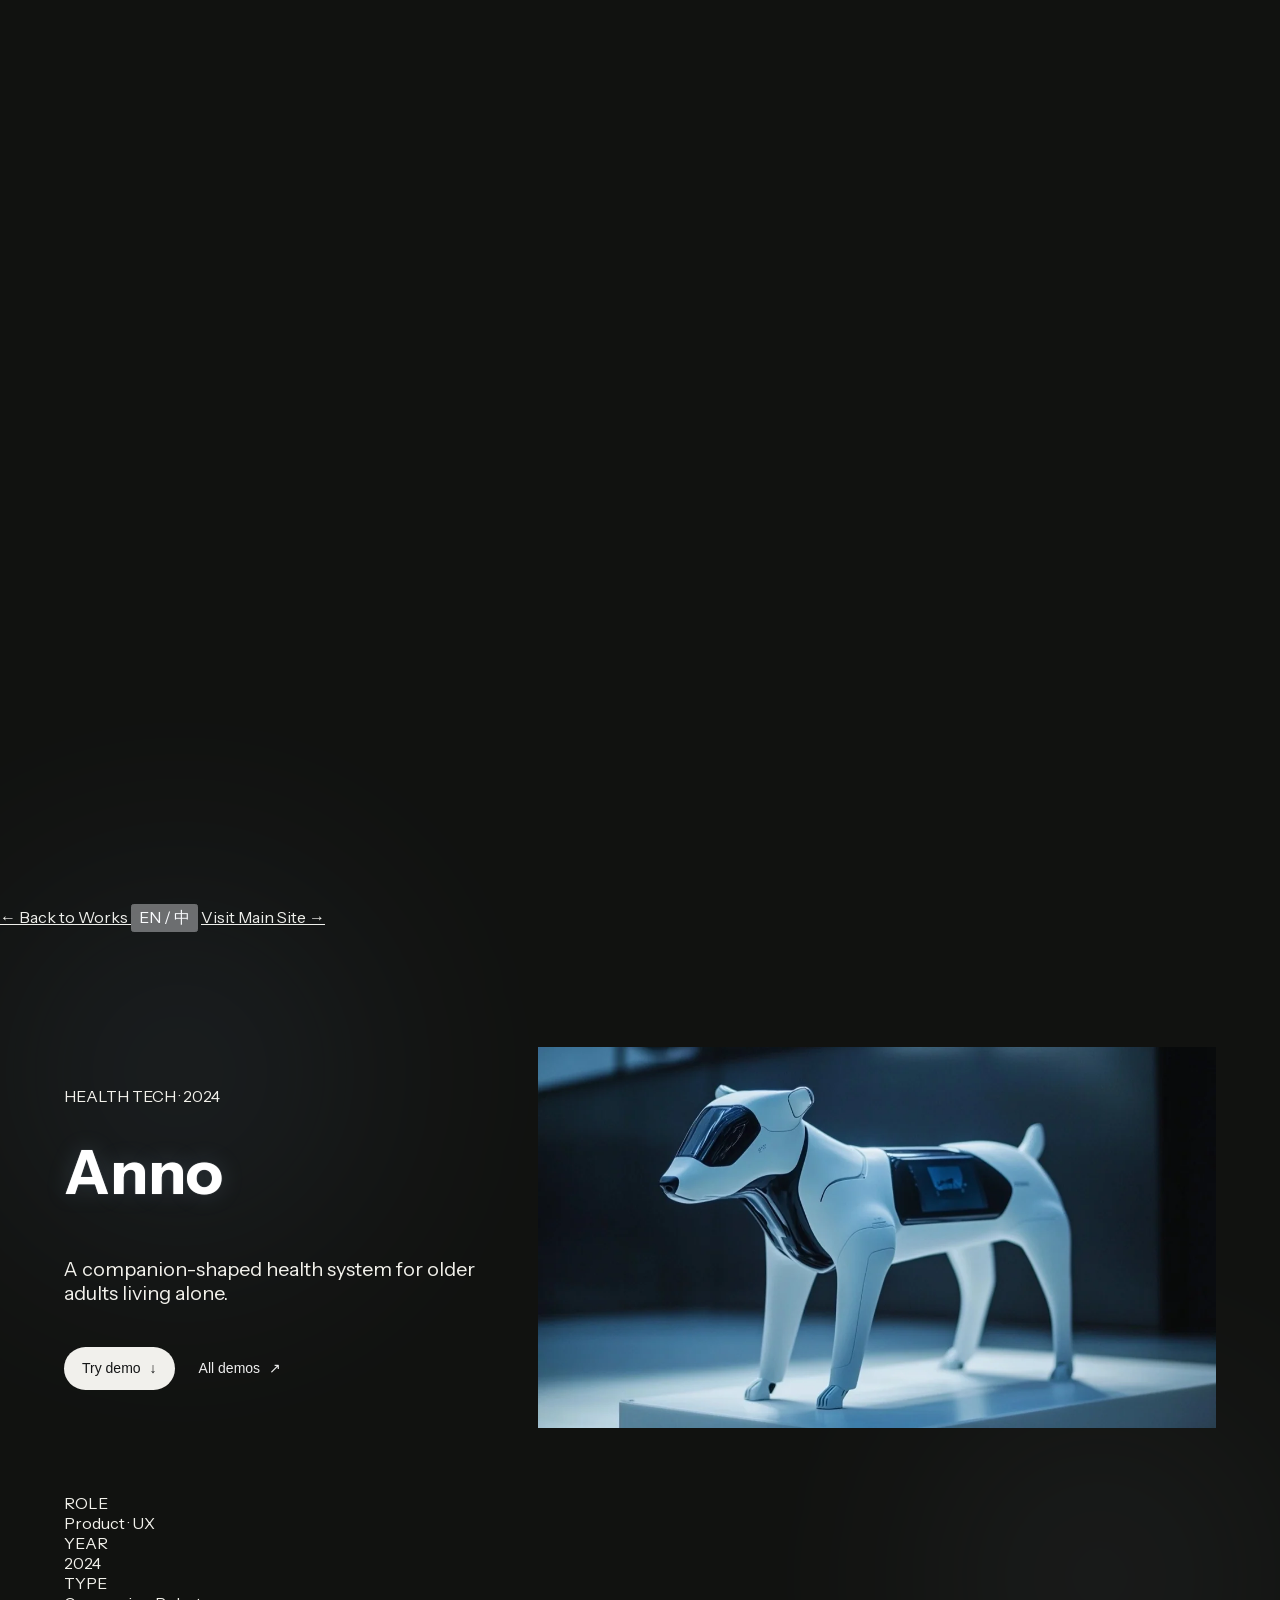
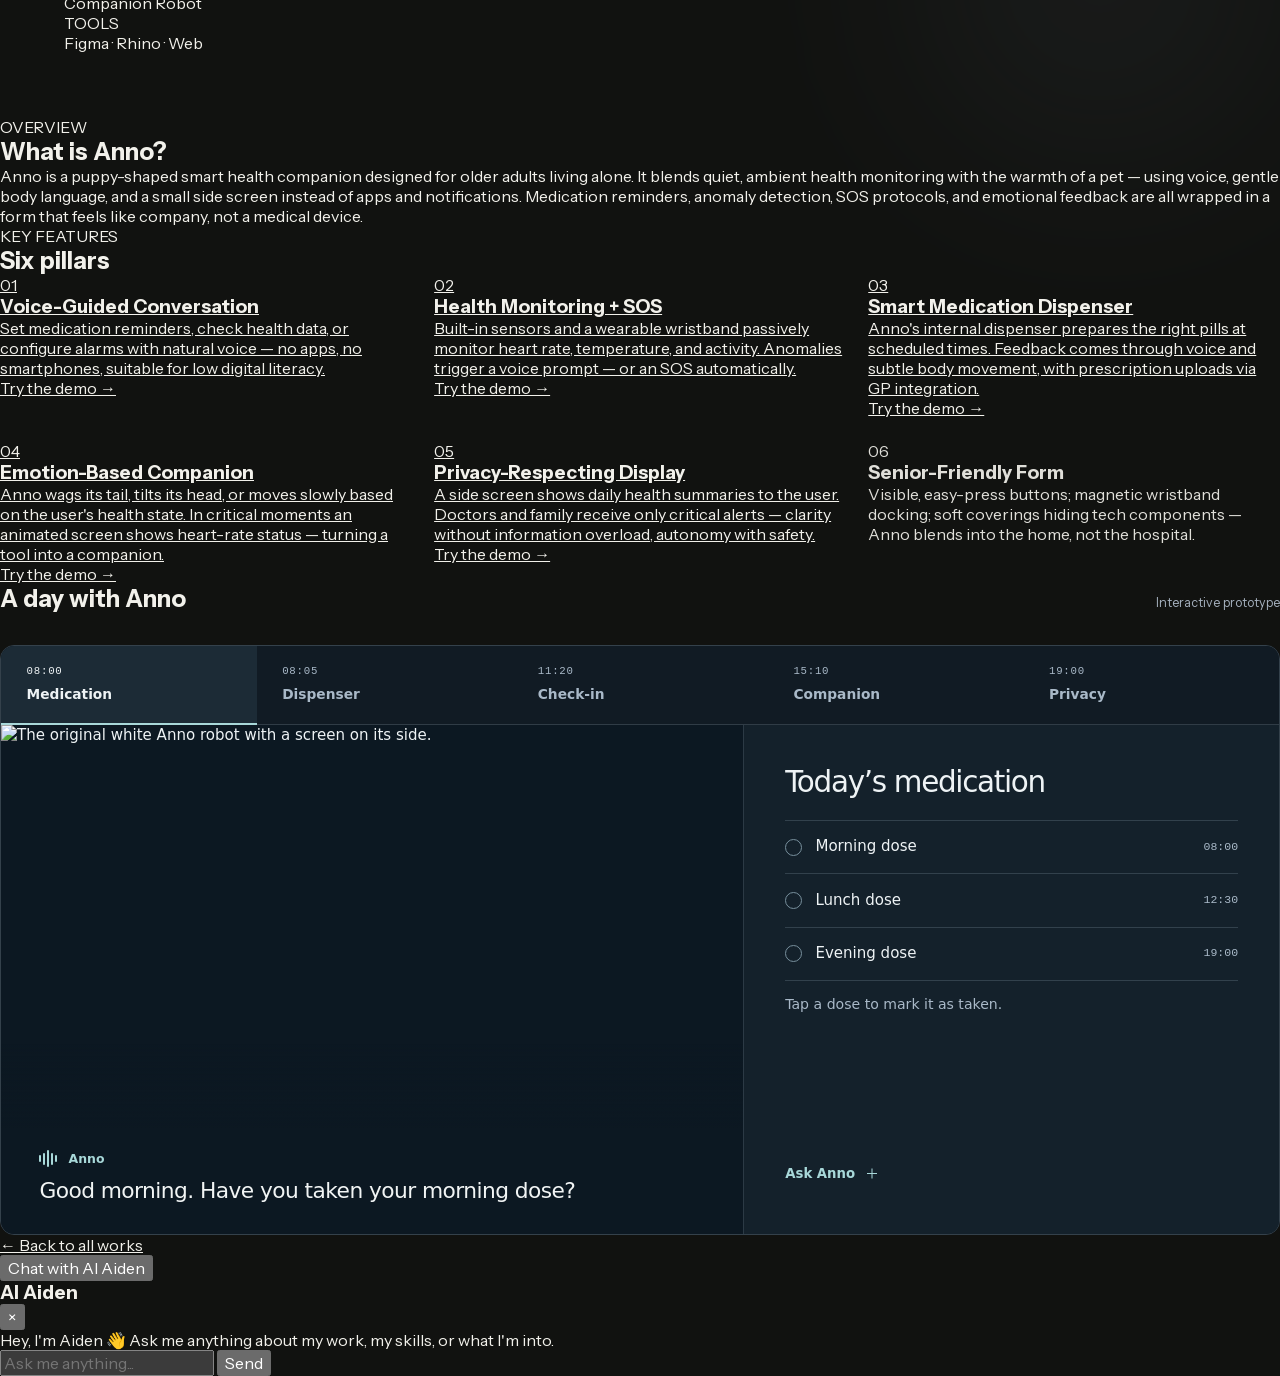
==== commit d6b92003: "Present project demos with motion previews and interactive detail pages" ====
--- a/projects/anno.html
+++ b/projects/anno.html
@@ -22,6 +22,8 @@
     <link rel="stylesheet" href="../style.css">
     <link rel="stylesheet" href="project.css">
     <link rel="stylesheet" href="anno.css">
+    <link rel="stylesheet" href="demo-gallery.css">
+    <script defer src="demo-reel.js"></script>
 </head>
 
 <body class="project-page">
@@ -84,9 +86,13 @@
             </div>
         </div>
 
-        <div class="project-cover anno-cover">
+        <div class="project-cover anno-cover" data-reel="anno">
             <img src="../Assets/3.jpg" alt="Anno cover">
             <div class="anno-cover-overlay"></div>
+        </div>
+        <div class="case-demo-links">
+            <a class="case-demo-enter" href="#anno-demo"><span data-en="Try demo" data-zh="进入演示">Try demo</span> <span aria-hidden="true">↓</span></a>
+            <a href="demos.html#anno"><span data-en="All demos" data-zh="全部演示">All demos</span> <span aria-hidden="true">↗</span></a>
         </div>
     </section>
 
@@ -164,457 +170,55 @@
         </div>
     </section>
 
-    <!-- ============== INTERACTIVE DEMO ============== -->
+    <!-- Interactive concept demonstration -->
     <section class="project-section bg-medium" id="anno-demo-section">
         <div class="project-container">
-            <div class="section-eyebrow" data-en="INTERACTIVE DEMO" data-zh="交互演示">INTERACTIVE DEMO</div>
-            <h2 class="project-h2" data-en="A day with Anno" data-zh="和 Anno 过一天">A day with Anno</h2>
-            <p class="demos-hint" data-en="Five scenes from a typical day. Pick a scene, then tap or speak to Anno." data-zh="日常一天里的五个场景。选一个，然后点一点，或者对 Anno 说句话。">
-                Five scenes from a typical day. Pick a scene, then tap or speak to Anno.
-            </p>
-
-            <div class="anno-stage" id="anno-demo">
-                <!-- Scene picker (top) -->
-                <div class="anno-scenes" id="anno-scenes">
-                    <button class="anno-scene-btn active" data-scene="meds">
-                        <span class="anno-scene-num">01</span>
-                        <span class="anno-scene-name" data-en="Medication" data-zh="用药">Medication</span>
-                    </button>
-                    <button class="anno-scene-btn" data-scene="health">
-                        <span class="anno-scene-num">02</span>
-                        <span class="anno-scene-name" data-en="Anomaly + SOS" data-zh="异常 + SOS">Anomaly + SOS</span>
-                    </button>
-                    <button class="anno-scene-btn" data-scene="dispenser">
-                        <span class="anno-scene-num">03</span>
-                        <span class="anno-scene-name" data-en="Dispenser" data-zh="药盒">Dispenser</span>
-                    </button>
-                    <button class="anno-scene-btn" data-scene="emotion">
-                        <span class="anno-scene-num">04</span>
-                        <span class="anno-scene-name" data-en="Emotion" data-zh="情绪">Emotion</span>
-                    </button>
-                    <button class="anno-scene-btn" data-scene="privacy">
-                        <span class="anno-scene-num">05</span>
-                        <span class="anno-scene-name" data-en="Privacy" data-zh="隐私">Privacy</span>
-                    </button>
-                </div>
-
-                <!-- Main stage: living-room scene with Anno + UI panels -->
-                <div class="anno-room" id="anno-room">
-                    <!-- Background room (rug + wall) -->
-                    <div class="anno-room-bg">
-                        <div class="anno-room-wall"></div>
-                        <div class="anno-room-rug"></div>
-                        <div class="anno-room-light"></div>
+            <div class="anno-demo-intro">
+                <h2 class="project-h2" data-en="A day with Anno" data-zh="和 Anno 过一天">A day with Anno</h2>
+                <span data-en="Interactive prototype" data-zh="交互原型">Interactive prototype</span>
+            </div>
+            <div class="anno-stage" id="anno-demo" data-scene="meds">
+                <div class="anno-scenes" id="anno-scenes" role="group" aria-label="Scenes">
+                    <button type="button" class="anno-scene-btn active" data-scene="meds" aria-pressed="true">
+                        <time>08:00</time><span data-en="Medication" data-zh="用药">Medication</span>
+                    </button>
+                    <button type="button" class="anno-scene-btn" data-scene="dispenser" aria-pressed="false">
+                        <time>08:05</time><span data-en="Dispenser" data-zh="药盒">Dispenser</span>
+                    </button>
+                    <button type="button" class="anno-scene-btn" data-scene="health" aria-pressed="false">
+                        <time>11:20</time><span data-en="Check-in" data-zh="健康">Check-in</span>
+                    </button>
+                    <button type="button" class="anno-scene-btn" data-scene="emotion" aria-pressed="false">
+                        <time>15:10</time><span data-en="Companion" data-zh="陪伴">Companion</span>
+                    </button>
+                    <button type="button" class="anno-scene-btn" data-scene="privacy" aria-pressed="false">
+                        <time>19:00</time><span data-en="Privacy" data-zh="隐私">Privacy</span>
+                    </button>
+                </div>
+                <div class="anno-workspace">
+                    <figure class="anno-product">
+                        <div class="anno-photo">
+                            <img src="../Assets/3.jpg" alt="Anno" width="1351" height="760" loading="lazy" decoding="async">
+                            <span class="anno-scene-credit" data-en="AI concept illustration" data-zh="AI 设计情境图">AI concept illustration</span>
+                        </div>
+                        <figcaption class="anno-transcript">
+                            <div class="anno-speaker"><span class="anno-wave" aria-hidden="true"><i></i><i></i><i></i><i></i><i></i></span>Anno</div>
+                            <p id="anno-bubble-text" role="status" aria-live="polite" aria-atomic="true">Good morning. Have you taken your morning dose?</p>
+                        </figcaption>
+                    </figure>
+                    <div class="anno-panel" id="anno-panel">
+                        <h3 id="anno-panel-title">Today’s medication</h3>
+                        <div id="anno-panel-body"></div>
+                        <details class="anno-questions">
+                            <summary><span data-en="Ask Anno" data-zh="问问 Anno">Ask Anno</span><span aria-hidden="true" class="anno-plus"></span></summary>
+                            <div id="anno-voice-prompts"></div>
+                        </details>
                     </div>
-
-                    <!-- Anno robot dog (SVG) — two synchronized views: side + front -->
-                    <div class="anno-dog-wrap" id="anno-dog-wrap">
-                        <!-- View labels -->
-                        <div class="anno-view-labels">
-                            <span class="anno-view-label">SIDE</span>
-                            <span class="anno-view-label">FRONT</span>
-                        </div>
-
-                        <!-- ========== SIDE VIEW (primary, carries screen + animations) ========== -->
-                        <svg class="anno-dog anno-dog-side" id="anno-dog" viewBox="0 0 440 300" aria-hidden="true">
-                            <!--
-                              Robot-dog layout (Spot/Aibo style, faces LEFT):
-                                Body is a rectangular chassis with rounded corners
-                                and a visible joint-seam separating "torso" and "rear".
-                                Head is a flat-top block with a chin shelf (snout box)
-                                and a wide black visor across the eyes.
-                                Tail is a short rectangular nub joined directly to
-                                the rear panel (no gap).
-                                4 legs: each leg = upper segment + knee + lower segment
-                                + foot pad. Front-pair legs lean slightly forward,
-                                rear-pair legs lean slightly backward.
-
-                              Z-order (back to front):
-                                tail · back-side legs · body chassis · neck · head ·
-                                front-side legs (so the foreground legs sit in front
-                                of the body, conveying depth).
-                            -->
-
-                            <defs>
-                                <!-- Body shading: soft top-light -->
-                                <linearGradient id="annoBodyGrad" x1="0" y1="0" x2="0" y2="1">
-                                    <stop offset="0"   stop-color="#ffffff"/>
-                                    <stop offset="0.6" stop-color="#f4f5f9"/>
-                                    <stop offset="1"   stop-color="#dadde6"/>
-                                </linearGradient>
-                                <linearGradient id="annoLegGrad" x1="0" y1="0" x2="0" y2="1">
-                                    <stop offset="0"   stop-color="#f4f5f9"/>
-                                    <stop offset="1"   stop-color="#c9cdd8"/>
-                                </linearGradient>
-                                <linearGradient id="annoHeadGrad" x1="0" y1="0" x2="0" y2="1">
-                                    <stop offset="0"   stop-color="#ffffff"/>
-                                    <stop offset="1"   stop-color="#dee1ea"/>
-                                </linearGradient>
-                            </defs>
-
-                            <!-- Floor shadow -->
-                            <ellipse cx="240" cy="286" rx="170" ry="9" fill="#000" opacity="0.22"/>
-
-                            <!-- ===== Tail (short rectangular nub joined to rear panel) ===== -->
-                            <g class="anno-tail" id="anno-tail">
-                                <!-- Tail base (anchored to body) -->
-                                <rect x="372" y="118" width="14" height="22" rx="3"
-                                      fill="#dde0e8" stroke="#b8bcc8" stroke-width="1.2"/>
-                                <!-- Tail tip -->
-                                <rect x="386" y="120" width="22" height="18" rx="4"
-                                      fill="#eef0f4" stroke="#c8ccd6" stroke-width="1.2"/>
-                                <!-- Joint seam between base and tip -->
-                                <line x1="386" y1="124" x2="386" y2="136" stroke="#b8bcc8" stroke-width="0.8"/>
-                            </g>
-
-                            <!-- ===== BACK-SIDE LEGS (behind the body) =====
-                                 Each leg = upper rectangle + knee circle + lower
-                                 rectangle + foot pad. Slight angle to suggest a
-                                 stance. Drawn dimmer to recede. -->
-                            <g class="anno-leg anno-leg-back-hind">
-                                <!-- Upper segment -->
-                                <rect x="320" y="194" width="22" height="44" rx="6"
-                                      fill="#d8dbe4" stroke="#a8aebd" stroke-width="1.3"/>
-                                <!-- Knee joint -->
-                                <circle cx="331" cy="238" r="7" fill="#cdd1dc" stroke="#9da3b3" stroke-width="1.2"/>
-                                <!-- Lower segment -->
-                                <rect x="325" y="238" width="14" height="36" rx="5"
-                                      fill="#d8dbe4" stroke="#a8aebd" stroke-width="1.2"/>
-                                <!-- Foot pad -->
-                                <rect x="320" y="272" width="24" height="10" rx="4"
-                                      fill="#bfc3cf" stroke="#969ba9" stroke-width="1.2"/>
-                            </g>
-                            <g class="anno-leg anno-leg-back-front">
-                                <!-- Background-version of front-front leg, slightly offset for parallax -->
-                                <rect x="170" y="194" width="22" height="44" rx="6"
-                                      fill="#d8dbe4" stroke="#a8aebd" stroke-width="1.3"/>
-                                <circle cx="181" cy="238" r="7" fill="#cdd1dc" stroke="#9da3b3" stroke-width="1.2"/>
-                                <rect x="175" y="238" width="14" height="36" rx="5"
-                                      fill="#d8dbe4" stroke="#a8aebd" stroke-width="1.2"/>
-                                <rect x="170" y="272" width="24" height="10" rx="4"
-                                      fill="#bfc3cf" stroke="#969ba9" stroke-width="1.2"/>
-                            </g>
-
-                            <!-- ===== BODY CHASSIS =====
-                                 Single rounded-rectangle chassis with a visible
-                                 dashed seam in the middle separating "front torso"
-                                 and "rear panel". Top edge is flat (no neck hump). -->
-                            <g class="anno-body">
-                                <path d="M 158 96
-                                         L 374 96
-                                         Q 386 96 386 110
-                                         L 386 196
-                                         Q 386 210 374 210
-                                         L 158 210
-                                         Q 144 210 144 196
-                                         L 144 110
-                                         Q 144 96 158 96 Z"
-                                      fill="url(#annoBodyGrad)" stroke="#b8bcc8" stroke-width="1.6" stroke-linejoin="round"/>
-                                <!-- Joint seam between front torso and rear panel -->
-                                <line x1="280" y1="96" x2="280" y2="210"
-                                      stroke="#a8aebd" stroke-width="1.4" stroke-dasharray="3 3"/>
-                                <!-- Belly chamfer / lower seam -->
-                                <line x1="160" y1="200" x2="378" y2="200"
-                                      stroke="#c8ccd6" stroke-width="0.8" opacity="0.7"/>
-
-                                <!-- ===== Side display screen (front torso) ===== -->
-                                <g class="anno-screen" id="anno-screen">
-                                    <rect x="170" y="124" width="92" height="58" rx="8"
-                                          fill="#0e1320" stroke="#3b4358" stroke-width="1.4"/>
-                                    <rect x="174" y="128" width="84" height="50" rx="5" fill="#0a0f1c"/>
-                                    <!-- Row 1: heart + BPM -->
-                                    <path class="anno-screen-heart"
-                                          d="M 184 144
-                                             a 2.8 2.8 0 0 1 5.6 0
-                                             a 2.8 2.8 0 0 1 5.6 0
-                                             q 0 3.4 -5.6 7
-                                             q -5.6 -3.6 -5.6 -7 Z"
-                                          fill="#ff5577"/>
-                                    <text class="anno-screen-bpm" id="anno-screen-bpm"
-                                          x="200" y="150" fill="#fff" font-family="Orbitron, sans-serif" font-size="13" font-weight="700">72</text>
-                                    <text x="225" y="150" fill="#9aa3b8" font-family="Orbitron, sans-serif" font-size="7">bpm</text>
-                                    <!-- Row 2: BP -->
-                                    <circle cx="187" cy="166" r="2.8" fill="none" stroke="#7fb3ff" stroke-width="1"/>
-                                    <line x1="187" y1="164" x2="187" y2="166" stroke="#7fb3ff" stroke-width="1"/>
-                                    <text class="anno-screen-bp" id="anno-screen-bp"
-                                          x="196" y="170" fill="#fff" font-family="Orbitron, sans-serif" font-size="10" font-weight="600">118/78</text>
-                                    <text x="234" y="170" fill="#9aa3b8" font-family="Orbitron, sans-serif" font-size="7">mmHg</text>
-                                </g>
-
-                                <!-- ===== Physical buttons (rear panel) ===== -->
-                                <g class="anno-buttons">
-                                    <rect x="296" y="124" width="36" height="48" rx="6"
-                                          fill="#e3e6ee" stroke="#b8bcc8" stroke-width="1.2"/>
-                                    <circle cx="306" cy="138" r="4" fill="#fff" stroke="#aab0bf" stroke-width="0.9"/>
-                                    <circle cx="322" cy="138" r="4" fill="#fff" stroke="#aab0bf" stroke-width="0.9"/>
-                                    <circle cx="306" cy="158" r="4" fill="#fff" stroke="#aab0bf" stroke-width="0.9"/>
-                                    <circle cx="322" cy="158" r="4" fill="#fff" stroke="#aab0bf" stroke-width="0.9"/>
-                                </g>
-                                <!-- Speaker grille on rear panel -->
-                                <g class="anno-grille" opacity="0.6">
-                                    <circle cx="346" cy="146" r="1.4" fill="#888d9b"/>
-                                    <circle cx="354" cy="146" r="1.4" fill="#888d9b"/>
-                                    <circle cx="362" cy="146" r="1.4" fill="#888d9b"/>
-                                    <circle cx="346" cy="154" r="1.4" fill="#888d9b"/>
-                                    <circle cx="354" cy="154" r="1.4" fill="#888d9b"/>
-                                    <circle cx="362" cy="154" r="1.4" fill="#888d9b"/>
-                                </g>
-                            </g>
-
-                            <!-- ===== HEAD (true side-view profile) =====
-                                 In a side view we only see ONE eye, ONE ear (the
-                                 near one), and the snout extending forward (left).
-                                 The far ear is hidden behind the skull. -->
-                            <g class="anno-head" id="anno-head">
-                                <!-- Far-side ear: only the tip pokes out behind the near ear -->
-                                <path class="anno-ear anno-ear-r"
-                                      d="M 138 28 L 144 10 L 150 34 Z"
-                                      fill="#cdd1dc" stroke="#a8aebd" stroke-width="1.1" stroke-linejoin="round"
-                                      opacity="0.9"/>
-
-                                <!-- SKULL: chunky rounded-rect block. -->
-                                <path d="M 96 110
-                                         L 96 58
-                                         Q 96 38 116 36
-                                         L 168 36
-                                         Q 188 38 188 58
-                                         L 188 100
-                                         Q 188 112 178 112
-                                         L 96 112 Z"
-                                      fill="url(#annoHeadGrad)" stroke="#b8bcc8" stroke-width="1.7" stroke-linejoin="round"/>
-
-                                <!-- Near-side ear (the one closest to viewer) -->
-                                <path class="anno-ear anno-ear-l"
-                                      d="M 116 38 L 124 8 L 134 38 Z"
-                                      fill="url(#annoHeadGrad)" stroke="#a8aebd" stroke-width="1.3" stroke-linejoin="round"/>
-                                <!-- Inner-ear shadow for depth -->
-                                <path d="M 119 36 L 124 16 L 130 36 Z"
-                                      fill="#cdd1dc" opacity="0.7"/>
-
-                                <!-- SNOUT: smaller stepped block sticking out the front-bottom -->
-                                <path d="M 56 86
-                                         Q 50 80 56 74
-                                         L 96 74
-                                         L 96 110
-                                         L 60 110
-                                         Q 50 110 56 102 Z"
-                                      fill="url(#annoHeadGrad)" stroke="#b8bcc8" stroke-width="1.6" stroke-linejoin="round"/>
-                                <!-- Snout-to-skull seam (subtle highlight) -->
-                                <line x1="96" y1="76" x2="96" y2="110"
-                                      stroke="#dde0e8" stroke-width="1" opacity="0.8"/>
-
-                                <!-- VISOR -->
-                                <rect x="100" y="56" width="50" height="22" rx="11"
-                                      fill="#0e1320" stroke="#262d3f" stroke-width="1.2"/>
-                                <!-- Visor lens highlight -->
-                                <path d="M 108 60 Q 124 56 142 60"
-                                      fill="none" stroke="#3b4358" stroke-width="0.8" opacity="0.85"/>
-
-                                <!-- ONE eye visible (near-side) -->
-                                <g class="anno-eyes" id="anno-eyes">
-                                    <ellipse class="anno-eye anno-eye-l" cx="120" cy="67" rx="6" ry="6.5" fill="#5b8eff"/>
-                                    <ellipse class="anno-eye-shine" cx="118" cy="64" rx="1.6" ry="1.6" fill="#ffffff" opacity="0.85"/>
-                                </g>
-
-                                <!-- Nose pad on the front of the snout -->
-                                <ellipse cx="58" cy="90" rx="5" ry="4.5" fill="#1a1f2c"/>
-
-                                <!-- Mouth line on the snout underside -->
-                                <path class="anno-mouth" id="anno-mouth"
-                                      d="M 68 100 Q 80 103 92 100"
-                                      fill="none" stroke="#5a6072" stroke-width="1.1" stroke-linecap="round"/>
-                            </g>
-
-                            <!-- ===== FRONT-SIDE LEGS (in front of body) ===== -->
-                            <g class="anno-leg anno-leg-front-hind">
-                                <rect x="352" y="194" width="24" height="46" rx="6"
-                                      fill="url(#annoLegGrad)" stroke="#a8aebd" stroke-width="1.3"/>
-                                <circle cx="364" cy="240" r="8" fill="#dadde6" stroke="#9da3b3" stroke-width="1.2"/>
-                                <rect x="358" y="240" width="14" height="34" rx="5"
-                                      fill="url(#annoLegGrad)" stroke="#a8aebd" stroke-width="1.2"/>
-                                <rect x="352" y="272" width="26" height="10" rx="4"
-                                      fill="#cdd1dc" stroke="#969ba9" stroke-width="1.2"/>
-                            </g>
-                            <g class="anno-leg anno-leg-front-front">
-                                <!-- Front-most leg at x=148 — sits just inside the body's lower-left -->
-                                <rect x="148" y="194" width="24" height="46" rx="6"
-                                      fill="url(#annoLegGrad)" stroke="#a8aebd" stroke-width="1.3"/>
-                                <circle cx="160" cy="240" r="8" fill="#dadde6" stroke="#9da3b3" stroke-width="1.2"/>
-                                <rect x="154" y="240" width="14" height="34" rx="5"
-                                      fill="url(#annoLegGrad)" stroke="#a8aebd" stroke-width="1.2"/>
-                                <rect x="148" y="272" width="26" height="10" rx="4"
-                                      fill="#cdd1dc" stroke="#969ba9" stroke-width="1.2"/>
-                                <!-- Wristband on the visible front leg -->
-                                <g class="anno-wristband" id="anno-wristband">
-                                    <rect x="146" y="256" width="30" height="14" rx="3"
-                                          fill="#fff" stroke="#9aa3b8" stroke-width="1.2"/>
-                                    <rect x="152" y="259" width="18" height="8" rx="2" fill="#0e1320"/>
-                                    <circle class="anno-wristband-pulse" cx="161" cy="263" r="2" fill="#3eea8a"/>
-                                </g>
-                            </g>
-
-                        </svg>
-
-                        <!-- ========== FRONT VIEW (decorative, mirrors emotion state)
-                                       viewBox 460×300 matches the side-view aspect ratio (≈1.5:1)
-                                       so both SVGs render at the same visual size when sized
-                                       by width. All original front-view content (designed for
-                                       a 280-wide canvas) is wrapped in a translate(90,0) group
-                                       so it sits centred in the wider canvas. ========== -->
-                        <svg class="anno-dog anno-dog-front" viewBox="0 0 460 300" aria-hidden="true">
-                            <!-- Floor shadow (positioned in the new canvas centre) -->
-                            <ellipse cx="230" cy="284" rx="100" ry="7" fill="#000" opacity="0.22"/>
-                            <g transform="translate(90, 0)">
-
-                            <!-- ===== Rear legs (drawn BEFORE body so the body
-                                       hides the top of the rear legs, giving real
-                                       depth). They're narrower + slightly shorter
-                                       than front legs to convey perspective. ===== -->
-                            <g class="anno-leg-rear-l" opacity="0.85">
-                                <rect x="100" y="158" width="18" height="92" rx="5"
-                                      fill="#d8dbe4" stroke="#9da3b3" stroke-width="1.1"/>
-                                <circle cx="109" cy="252" r="6" fill="#cdd1dc" stroke="#9da3b3" stroke-width="1.1"/>
-                                <rect x="104" y="252" width="10" height="22" rx="4"
-                                      fill="#d8dbe4" stroke="#9da3b3" stroke-width="1.1"/>
-                                <rect x="100" y="274" width="18" height="9" rx="3"
-                                      fill="#bfc3cf" stroke="#969ba9" stroke-width="1.1"/>
-                            </g>
-                            <g class="anno-leg-rear-r" opacity="0.85">
-                                <rect x="162" y="158" width="18" height="92" rx="5"
-                                      fill="#d8dbe4" stroke="#9da3b3" stroke-width="1.1"/>
-                                <circle cx="171" cy="252" r="6" fill="#cdd1dc" stroke="#9da3b3" stroke-width="1.1"/>
-                                <rect x="166" y="252" width="10" height="22" rx="4"
-                                      fill="#d8dbe4" stroke="#9da3b3" stroke-width="1.1"/>
-                                <rect x="162" y="274" width="18" height="9" rx="3"
-                                      fill="#bfc3cf" stroke="#969ba9" stroke-width="1.1"/>
-                            </g>
-
-                            <!-- Body chassis (rectangular, rounded corners) — covers tops of rear legs -->
-                            <rect x="56" y="120" width="168" height="100" rx="20"
-                                  fill="url(#annoBodyGrad)" stroke="#b8bcc8" stroke-width="1.7"/>
-
-                            <!-- Side display screen (mounted on left flank, partially visible from front) -->
-                            <rect x="50" y="150" width="14" height="40" rx="3"
-                                  fill="#0e1320" stroke="#3b4358" stroke-width="1"/>
-
-                            <!-- Side buttons block (mounted on right flank) -->
-                            <rect x="216" y="150" width="14" height="40" rx="3"
-                                  fill="#dde0e8" stroke="#b8bcc8" stroke-width="1"/>
-
-                            <!-- ===== Front legs (drawn AFTER body so they sit in front) ===== -->
-                            <g class="anno-leg-front-fl">
-                                <rect x="64" y="218" width="22" height="40" rx="6"
-                                      fill="url(#annoLegGrad)" stroke="#a8aebd" stroke-width="1.3"/>
-                                <circle cx="75" cy="258" r="7" fill="#dadde6" stroke="#9da3b3" stroke-width="1.2"/>
-                                <rect x="69" y="258" width="12" height="22" rx="4"
-                                      fill="url(#annoLegGrad)" stroke="#a8aebd" stroke-width="1.2"/>
-                                <rect x="62" y="278" width="26" height="9" rx="3"
-                                      fill="#cdd1dc" stroke="#969ba9" stroke-width="1.2"/>
-                                <!-- Wristband -->
-                                <rect x="62" y="246" width="26" height="11" rx="2.5"
-                                      fill="#fff" stroke="#9aa3b8" stroke-width="1.2"/>
-                                <rect x="67" y="248" width="16" height="7" rx="1.5" fill="#0e1320"/>
-                                <circle class="anno-wristband-pulse" cx="75" cy="251.5" r="1.6" fill="#3eea8a"/>
-                            </g>
-                            <g class="anno-leg-front-fr">
-                                <rect x="194" y="218" width="22" height="40" rx="6"
-                                      fill="url(#annoLegGrad)" stroke="#a8aebd" stroke-width="1.3"/>
-                                <circle cx="205" cy="258" r="7" fill="#dadde6" stroke="#9da3b3" stroke-width="1.2"/>
-                                <rect x="199" y="258" width="12" height="22" rx="4"
-                                      fill="url(#annoLegGrad)" stroke="#a8aebd" stroke-width="1.2"/>
-                                <rect x="192" y="278" width="26" height="9" rx="3"
-                                      fill="#cdd1dc" stroke="#969ba9" stroke-width="1.2"/>
-                            </g>
-
-                            <!-- ===== Head (front view) ===== -->
-                            <g class="anno-head-front">
-                                <!-- Two upright ears (slightly outward) -->
-                                <path d="M 96 50 L 106 22 L 118 50 Z"
-                                      fill="url(#annoHeadGrad)" stroke="#a8aebd" stroke-width="1.3" stroke-linejoin="round"/>
-                                <path d="M 162 50 L 174 22 L 184 50 Z"
-                                      fill="url(#annoHeadGrad)" stroke="#a8aebd" stroke-width="1.3" stroke-linejoin="round"/>
-                                <!-- Inner-ear shadows -->
-                                <path d="M 100 48 L 106 30 L 114 48 Z" fill="#cdd1dc" opacity="0.7"/>
-                                <path d="M 166 48 L 174 30 L 180 48 Z" fill="#cdd1dc" opacity="0.7"/>
-
-                                <!-- Skull: chunky front face -->
-                                <path d="M 92 118
-                                         L 92 64
-                                         Q 92 46 112 44
-                                         L 168 44
-                                         Q 188 46 188 64
-                                         L 188 118
-                                         Q 188 128 178 128
-                                         L 102 128
-                                         Q 92 128 92 118 Z"
-                                      fill="url(#annoHeadGrad)" stroke="#b8bcc8" stroke-width="1.7" stroke-linejoin="round"/>
-
-                                <!-- Visor: wide rounded band -->
-                                <rect x="100" y="68" width="80" height="28" rx="14"
-                                      fill="#0e1320" stroke="#262d3f" stroke-width="1.2"/>
-                                <!-- Visor top highlight -->
-                                <path d="M 108 73 Q 140 70 172 73"
-                                      fill="none" stroke="#3b4358" stroke-width="0.9" opacity="0.85"/>
-
-                                <!-- Two round blue eyes -->
-                                <ellipse class="anno-eye anno-eye-l-front" cx="122" cy="82" rx="6.5" ry="7" fill="#5b8eff"/>
-                                <ellipse class="anno-eye anno-eye-r-front" cx="158" cy="82" rx="6.5" ry="7" fill="#5b8eff"/>
-                                <!-- Highlights -->
-                                <ellipse cx="120" cy="79" rx="1.7" ry="1.7" fill="#fff" opacity="0.85"/>
-                                <ellipse cx="156" cy="79" rx="1.7" ry="1.7" fill="#fff" opacity="0.85"/>
-
-                                <!-- Snout: short rectangle protruding down -->
-                                <rect x="118" y="120" width="44" height="22" rx="9"
-                                      fill="url(#annoHeadGrad)" stroke="#b8bcc8" stroke-width="1.5"/>
-                                <!-- Nose -->
-                                <ellipse cx="140" cy="128" rx="6" ry="4" fill="#1a1f2c"/>
-                                <!-- Mouth -->
-                                <path d="M 132 138 Q 140 142 148 138"
-                                      fill="none" stroke="#5a6072" stroke-width="1.1" stroke-linecap="round"/>
-                            </g>
-
-                            <!-- Subtle tail-tip peeking from the right (front view shows the very tip) -->
-                            <path d="M 222 152 Q 240 148 246 162 L 222 168 Z"
-                                  fill="#eef0f4" stroke="#c8ccd6" stroke-width="1.2" opacity="0.85"/>
-                            </g>
-                        </svg>
-
-                        <!-- Speech bubble — HTML overlay so long messages wrap.
-                             Anchored to the top-right of the dog (above the head). -->
-                        <div class="anno-bubble" id="anno-bubble" aria-live="polite">
-                            <span id="anno-bubble-text">...</span>
-                            <span class="anno-bubble-tail" aria-hidden="true"></span>
-                        </div>
-                    </div>
-
-                    <!-- Side panel (right): contextual UI per scene -->
-                    <aside class="anno-panel" id="anno-panel">
-                        <div class="anno-panel-eyebrow" id="anno-panel-eyebrow" data-en="MEDICATION" data-zh="用药">MEDICATION</div>
-                        <h3 class="anno-panel-title" id="anno-panel-title">8:00 AM — Morning routine</h3>
-                        <div class="anno-panel-body" id="anno-panel-body">
-                            <!-- injected per scene -->
-                        </div>
-                    </aside>
-
-                    <!-- Voice input bar (bottom) -->
-                    <div class="anno-voice" id="anno-voice">
-                        <button class="anno-voice-mic" id="anno-voice-mic" aria-label="Choose a sample question">
-                            <svg viewBox="0 0 24 24" fill="none" stroke="currentColor" stroke-width="2">
-                                <rect x="9" y="3" width="6" height="12" rx="3"/>
-                                <path d="M5 11a7 7 0 0 0 14 0"/>
-                                <line x1="12" y1="18" x2="12" y2="22"/>
-                                <line x1="8" y1="22" x2="16" y2="22"/>
-                            </svg>
-                        </button>
-                        <div class="anno-voice-prompts" id="anno-voice-prompts">
-                            <!-- prompts injected per scene -->
-                        </div>
-                    </div>
-                </div>
-            </div>
-        </div>
-    </section>
-
+                </div>
+                <noscript>Enable JavaScript to try the five scenes. 打开 JavaScript 即可体验五个场景。</noscript>
+            </div>
+        </div>
+    </section>
 
     <!-- Bottom Nav -->
     <section class="project-end">
--- a/projects/anno.css
+++ b/projects/anno.css
@@ -97,654 +97,153 @@
     .anno-features-grid { grid-template-columns: 1fr; }
 }
 
-/* ============================================================
-   ============ INTERACTIVE DEMO STAGE ========================
-   ============================================================ */
-
+/* Five moments in the day, each on the same product display. */
+.anno-demo-intro { display: flex; align-items: baseline; justify-content: space-between; gap: 1rem; margin-bottom: 2rem; }
+.anno-demo-intro .project-h2 { margin: 0; }
+.anno-demo-intro > span { color: #a4afbc; font-size: .78rem; }
 .anno-stage {
-    margin-top: 2rem;
-    background:
-        linear-gradient(180deg, rgba(255, 255, 255, 0.02), rgba(255, 255, 255, 0)),
-        rgba(15, 18, 28, 0.55);
-    border: 1px solid var(--anno-glass-bd);
-    border-radius: 20px;
-    padding: 1.4rem;
-    backdrop-filter: blur(14px);
-    -webkit-backdrop-filter: blur(14px);
-}
-
-/* ----- Scene picker (top) ----- */
-.anno-scenes {
-    display: flex;
-    flex-wrap: wrap;
-    gap: 0.6rem;
-    padding: 0.4rem;
-    margin-bottom: 1.4rem;
-    background: rgba(0, 0, 0, 0.35);
-    border: 1px solid var(--anno-glass-bd);
-    border-radius: 999px;
-}
+    --ink: #eef3f5;
+    --quiet: #a9b9c8;
+    --line: rgba(178, 201, 216, .19);
+    --accent: #a8d8d9;
+    --photo-scale: 1;
+    --photo-x: 48%;
+    --photo-y: 54%;
+    scroll-margin-top: 100px;
+    overflow: hidden;
+    color: var(--ink);
+    background: #101a23;
+    border: 1px solid #34414b;
+    border-radius: 14px;
+    font-family: 'Montserrat', system-ui, sans-serif;
+    font-size: .94rem;
+    line-height: 1.45;
+}
+.anno-stage *, .anno-stage *::before, .anno-stage *::after { box-sizing: border-box; }
+.anno-stage button, .anno-stage summary { font: inherit; color: inherit; cursor: pointer; }
+.anno-stage button { border: 0; background: none; }
+.anno-stage :is(button, summary):focus-visible { outline: 2px solid #d6f8f2; outline-offset: -3px; }
+.anno-stage button:disabled { cursor: default; }
+.anno-stage[data-scene="dispenser"] { --photo-scale: 1.37; --photo-x: 69%; --photo-y: 61%; }
+.anno-stage[data-scene="health"] { --photo-scale: 1.2; --photo-x: 64%; --accent: #f6b7a1; }
+.anno-stage[data-scene="emotion"] { --photo-scale: 1.38; --photo-x: 24%; --photo-y: 26%; }
+.anno-stage[data-scene="emotion"][data-mood="happy"] { --photo-scale: 1.24; --photo-y: 45%; --accent: #efce98; }
+.anno-stage[data-scene="emotion"][data-mood="curious"] { --photo-scale: 1.5; --photo-x: 30%; --accent: #a8d1e9; }
+.anno-stage[data-scene="emotion"][data-mood="worried"] { --photo-scale: 1.3; --photo-y: 20%; --accent: #e7b0a5; }
+.anno-stage[data-scene="privacy"] { --photo-scale: 1.49; --photo-x: 65%; --photo-y: 44%; --accent: #c6c2ea; }
+.anno-scenes { display: grid; grid-template-columns: repeat(5, minmax(0, 1fr)); background: #111b24; }
 .anno-scene-btn {
-    flex: 1 1 auto;
-    min-width: 0;
-    display: inline-flex;
-    align-items: center;
-    justify-content: center;
-    gap: 0.55rem;
-    padding: 0.55rem 1rem;
-    background: transparent;
-    border: 1px solid transparent;
-    border-radius: 999px;
-    color: rgba(255, 255, 255, 0.65);
-    font-family: 'Orbitron', sans-serif;
-    font-size: 0.7rem;
-    letter-spacing: 0.15em;
-    text-transform: uppercase;
-    cursor: pointer;
-    transition: all 0.25s var(--ease-smooth);
-}
-.anno-scene-btn:hover {
-    color: #fff;
-    background: rgba(255, 255, 255, 0.05);
-}
-.anno-scene-btn.active {
-    color: #fff;
-    background: linear-gradient(135deg, rgba(167, 139, 255, 0.35), rgba(122, 255, 240, 0.25));
-    border-color: rgba(167, 139, 255, 0.55);
-    box-shadow: 0 0 18px rgba(167, 139, 255, 0.45);
-}
-.anno-scene-num {
-    font-size: 0.6rem;
-    opacity: 0.7;
-}
-.anno-scene-name {
-    font-weight: 600;
-}
-
-@media (max-width: 720px) {
-    .anno-scenes { border-radius: 16px; }
-    .anno-scene-btn { flex-basis: calc(50% - 0.6rem); }
-}
-
-/* ----- Main room ----- */
-.anno-room {
-    position: relative;
-    display: grid;
-    grid-template-columns: 1.2fr 1fr;
-    gap: 1.2rem;
-    min-height: 460px;
-    border-radius: 16px;
-    overflow: hidden;
-}
-@media (max-width: 900px) {
-    .anno-room { grid-template-columns: minmax(0, 1fr); }
-    .anno-room > * { min-width: 0; }
-}
-
-.anno-room-bg {
-    position: absolute;
-    inset: 0;
-    z-index: 0;
-    pointer-events: none;
-    border-radius: 16px;
-    overflow: hidden;
-}
-.anno-room-wall {
-    position: absolute;
-    inset: 0;
-    background:
-        linear-gradient(180deg, #2a3a58 0%, #1a253c 60%, #11192c 100%);
-}
-.anno-room-rug {
-    position: absolute;
-    bottom: -10%;
-    left: -5%;
-    right: -5%;
-    height: 55%;
-    background:
-        radial-gradient(ellipse at center top, rgba(167, 139, 255, 0.18), transparent 70%),
-        linear-gradient(180deg, rgba(255, 200, 100, 0.18), rgba(255, 200, 100, 0.04));
-    border-radius: 50%;
-    transform: perspective(800px) rotateX(60deg);
-    transform-origin: center top;
-    filter: blur(6px);
-}
-.anno-room-light {
-    position: absolute;
-    top: -20%;
-    left: 30%;
-    width: 60%;
-    height: 60%;
-    background: radial-gradient(circle, rgba(255, 220, 150, 0.15), transparent 70%);
-    filter: blur(40px);
-}
-
-/* ----- Anno dog (SVG container) ----- */
-.anno-dog-wrap {
-    position: relative;
-    z-index: 2;
-    display: flex;
-    align-items: flex-end;
-    justify-content: center;
-    gap: 1rem;
-    padding: 2.4rem 1rem 1rem;
-    flex-wrap: wrap;
-}
-.anno-dog {
-    height: auto;
-    filter: drop-shadow(0 18px 24px rgba(0, 0, 0, 0.45));
-}
-/* Both views now share the same viewBox aspect ratio (≈1.5:1) so they
-   render at identical visual size when given equal width. */
-.anno-dog-side,
-.anno-dog-front {
-    flex: 1 1 0;
-    width: 100%;
-    max-width: 360px;
-    min-width: 220px;
-    height: auto;
-}
-
-/* View labels above each SVG, aligned 50/50 */
-.anno-view-labels {
-    position: absolute;
-    top: 0.4rem;
-    left: 0;
-    right: 0;
-    display: flex;
-    justify-content: space-around;
-    pointer-events: none;
-    padding: 0 8%;
-}
-.anno-view-label {
-    flex: 1 1 0;
-    font-family: 'Orbitron', sans-serif;
-    font-size: 0.62rem;
-    letter-spacing: 0.32em;
-    color: rgba(255, 255, 255, 0.45);
-    text-transform: uppercase;
-    text-align: center;
-}
-
-@media (max-width: 700px) {
-    .anno-dog-front { display: none; }
-    .anno-view-labels { display: none; }
-}
-
-/* ----- Dog animations ----- */
-@keyframes annoTailWag {
-    0%, 100% { transform: rotate(-6deg); }
-    50%      { transform: rotate(14deg); }
-}
-@keyframes annoBodyBreathe {
-    0%, 100% { transform: scale(1); }
-    50%      { transform: scale(1.012); }
-}
-@keyframes annoHeadTilt {
-    0%, 100% { transform: rotate(0deg); }
-    50%      { transform: rotate(-6deg); }
-}
-@keyframes annoEyeBlink {
-    0%, 92%, 100% { transform: scaleY(1); }
-    95%, 99%      { transform: scaleY(0.1); }
-}
-@keyframes annoBubblePop {
-    0%   { opacity: 0; transform: translateY(6px) scale(0.92); }
-    100% { opacity: 1; transform: translateY(0) scale(1); }
-}
-@keyframes annoBpmPulse {
-    /* Reserved for genuine "alarm" pulses on UI elements, not the heart. */
-    0%, 100% { transform: scale(1); }
-    50%      { transform: scale(1.06); }
-}
-@keyframes annoHeartGlow {
-    /* Calm heartbeat: gentle opacity dip + 4% breath. No jumping. */
-    0%, 100% { transform: scale(1);    opacity: 1;   }
-    50%      { transform: scale(1.04); opacity: 0.78;}
-}
-@keyframes annoWristbandPulse {
-    0%, 100% { opacity: 1; r: 2; }
-    50%      { opacity: 0.5; r: 3.2; }
-}
-@keyframes annoLegWiggle {
-    0%, 100% { transform: rotate(0deg); }
-    50%      { transform: rotate(2deg); }
-}
-
-/* Default chill state — animation origins use transform-box: fill-box
-   so they're relative to each element's own box, not the SVG origin.
-   This keeps tail wag, head tilt, eye blink, and heart pulse aligned
-   regardless of how we lay the SVG out. */
-.anno-tail {
-    transform-origin: right center;
-    transform-box: fill-box;
-    animation: annoTailWag 1.6s ease-in-out infinite;
-}
-.anno-body {
-    transform-origin: center;
-    transform-box: fill-box;
-    animation: annoBodyBreathe 3.6s ease-in-out infinite;
-}
-.anno-head {
-    /* Pivot at the neck/shoulder mount where the head meets the body. */
-    transform-origin: 162px 144px;
-    transition: transform 0.6s var(--ease-smooth);
-}
-.anno-eye {
-    transform-origin: center;
-    transform-box: fill-box;
-    animation: annoEyeBlink 4.2s infinite;
-}
-.anno-screen-heart {
-    transform-origin: center;
-    transform-box: fill-box;
-    /* Subtle gentle pulse — opacity instead of scale so the icon doesn't
-       leap off the screen. */
-    animation: annoHeartGlow 1.1s ease-in-out infinite;
-}
-.anno-wristband-pulse {
-    transform-origin: center;
-    transform-box: fill-box;
-    animation: annoWristbandPulse 1.4s ease-in-out infinite;
-}
-
-/* Speech bubble — HTML overlay above the dog. Wraps long messages,
-   stays clipped to a sensible max-width, never collides with the body. */
-.anno-bubble {
-    position: absolute;
-    top: 6%;
-    left: 50%;
-    transform: translate(-30%, 0) scale(0.95);
-    max-width: 78%;
-    min-width: 140px;
-    padding: 0.7rem 1rem;
-    background: rgba(14, 19, 32, 0.95);
-    border: 1px solid #3b4358;
-    border-radius: 18px;
-    color: #fff;
-    font-family: 'Montserrat', sans-serif;
-    font-size: 0.92rem;
-    line-height: 1.4;
-    text-align: center;
-    word-break: break-word;
-    box-shadow: 0 8px 24px rgba(0, 0, 0, 0.45);
-    opacity: 0;
-    pointer-events: none;
-    transition: opacity 0.4s var(--ease-smooth), transform 0.4s var(--ease-smooth);
-    z-index: 4;
-}
-.anno-bubble.show {
-    opacity: 1;
-    transform: translate(-30%, 0) scale(1);
-}
-.anno-bubble-tail {
-    position: absolute;
-    bottom: -8px;
-    left: 60%;
-    width: 14px;
-    height: 14px;
-    background: rgba(14, 19, 32, 0.95);
-    border-right: 1px solid #3b4358;
-    border-bottom: 1px solid #3b4358;
-    transform: rotate(45deg);
-}
-
-/* Scene-specific dog states (toggled by JS via data-anno-mode on .anno-stage) */
-.anno-stage[data-anno-mode="alert"] .anno-tail   { animation: none; transform: rotate(-2deg); }
-.anno-stage[data-anno-mode="alert"] .anno-head   { transform: rotate(-8deg); }
-.anno-stage[data-anno-mode="alert"] .anno-eye    { fill: var(--anno-coral); animation: annoBpmPulse 0.7s ease-in-out infinite; }
-.anno-stage[data-anno-mode="alert"] .anno-screen-heart { animation: annoHeartGlow 0.45s ease-in-out infinite; fill: var(--anno-coral); }
-
-.anno-stage[data-anno-mode="happy"] .anno-tail   { animation-duration: 0.7s; }
-.anno-stage[data-anno-mode="happy"] .anno-head   { transform: rotate(-3deg); }
-
-.anno-stage[data-anno-mode="sleep"] .anno-tail   { animation-duration: 4s; }
-.anno-stage[data-anno-mode="sleep"] .anno-eye    { transform: scaleY(0.18); transform-origin: center; transform-box: fill-box; animation: none; }
-.anno-stage[data-anno-mode="sleep"] .anno-head   { transform: rotate(2deg) translateY(2px); }
-
-.anno-stage[data-anno-mode="curious"] .anno-head { transform: rotate(-10deg); }
-.anno-stage[data-anno-mode="curious"] .anno-tail { animation-duration: 2.4s; }
-
-/* ----- Side panel (right) ----- */
-.anno-panel {
-    position: relative;
-    z-index: 2;
-    background: rgba(10, 14, 22, 0.7);
-    border: 1px solid var(--anno-glass-bd);
-    border-radius: 14px;
-    padding: 1.4rem 1.4rem 1.6rem;
-    backdrop-filter: blur(10px);
-    -webkit-backdrop-filter: blur(10px);
-    display: flex;
-    flex-direction: column;
-    gap: 0.9rem;
-}
-.anno-panel-eyebrow {
-    font-family: 'Orbitron', sans-serif;
-    font-size: 0.65rem;
-    letter-spacing: 0.32em;
-    color: var(--anno-mint);
-    text-transform: uppercase;
-}
-.anno-panel-title {
-    font-family: 'Montserrat', sans-serif;
-    font-size: 1.4rem;
-    font-weight: 600;
-    line-height: 1.25;
-    color: #fff;
-    margin: 0;
-}
-.anno-panel-body {
-    color: rgba(255, 255, 255, 0.78);
-    font-size: 0.92rem;
-    line-height: 1.6;
-}
-.anno-panel-body p {
-    margin: 0 0 0.8rem;
-}
-.anno-panel-body p:last-child { margin-bottom: 0; }
-
-/* Lists / items inside the panel — different layouts per scene */
-.anno-pill-row {
-    width: 100%;
-    text-align: left;
-    color: inherit;
-    font: inherit;
-    cursor: pointer;
-    display: flex;
-    align-items: center;
-    gap: 0.8rem;
-    padding: 0.7rem 0.9rem;
-    margin-bottom: 0.5rem;
-    background: rgba(255, 255, 255, 0.04);
-    border: 1px solid rgba(255, 255, 255, 0.08);
-    border-radius: 10px;
-    transition: all 0.3s var(--ease-smooth);
-}
-.anno-pill-row.taken {
-    border-color: rgba(122, 255, 240, 0.45);
-    background: rgba(122, 255, 240, 0.08);
-}
-.anno-pill-icon {
-    width: 32px; height: 32px;
-    border-radius: 8px;
-    display: flex;
-    align-items: center;
-    justify-content: center;
-    font-size: 1.1rem;
-    flex-shrink: 0;
-}
-.anno-pill-icon.morning { background: linear-gradient(135deg, #ffd86a, #ff9b50); }
-.anno-pill-icon.noon    { background: linear-gradient(135deg, #ff8eb1, #c45cff); }
-.anno-pill-icon.evening { background: linear-gradient(135deg, #5b8eff, #3a4d8f); }
-.anno-pill-info {
-    flex: 1;
-    min-width: 0;
-}
-.anno-pill-name {
-    font-family: 'Montserrat', sans-serif;
-    font-size: 0.95rem;
-    color: #fff;
-    font-weight: 500;
-}
-.anno-pill-time {
-    display: block;
-    font-family: 'Orbitron', sans-serif;
-    font-size: 0.7rem;
-    color: rgba(255, 255, 255, 0.55);
-    letter-spacing: 0.1em;
-    margin-top: 2px;
-}
-.anno-pill-status {
-    font-family: 'Orbitron', sans-serif;
-    font-size: 0.65rem;
-    letter-spacing: 0.18em;
-    text-transform: uppercase;
-    padding: 0.3rem 0.6rem;
-    border-radius: 6px;
-    background: rgba(255, 255, 255, 0.08);
-    color: rgba(255, 255, 255, 0.6);
-}
-.anno-pill-row.taken .anno-pill-status {
-    background: rgba(62, 234, 138, 0.15);
-    color: #5dffa3;
-}
-
-/* Vital stat block */
-.anno-vital {
-    display: grid;
-    grid-template-columns: repeat(3, 1fr);
-    gap: 0.6rem;
-}
-.anno-vital-cell {
-    padding: 0.7rem 0.8rem;
-    border-radius: 10px;
-    background: rgba(255, 255, 255, 0.04);
-    border: 1px solid rgba(255, 255, 255, 0.08);
-}
-.anno-vital-cell.alert {
-    border-color: rgba(255, 100, 130, 0.65);
-    background: rgba(255, 100, 130, 0.12);
-    animation: annoAlertGlow 1.4s ease-in-out infinite;
-}
-@keyframes annoAlertGlow {
-    0%, 100% { box-shadow: 0 0 0 rgba(255, 100, 130, 0); }
-    50%      { box-shadow: 0 0 18px rgba(255, 100, 130, 0.45); }
-}
-.anno-vital-label {
-    font-family: 'Orbitron', sans-serif;
-    font-size: 0.55rem;
-    letter-spacing: 0.2em;
-    color: rgba(255, 255, 255, 0.55);
-    text-transform: uppercase;
-}
-.anno-vital-value {
-    font-family: 'Orbitron', sans-serif;
-    font-size: 1.4rem;
-    color: #fff;
-    margin-top: 4px;
-    font-weight: 600;
-}
-.anno-vital-unit {
-    font-size: 0.65rem;
-    color: rgba(255, 255, 255, 0.5);
-    margin-left: 3px;
-}
-
-/* SOS countdown */
-.anno-sos {
-    display: flex;
-    align-items: center;
-    gap: 0.8rem;
-    padding: 0.9rem 1rem;
-    background: rgba(255, 100, 130, 0.12);
-    border: 1px solid rgba(255, 100, 130, 0.4);
-    border-radius: 10px;
-}
-.anno-sos-num {
-    font-family: 'Orbitron', sans-serif;
-    font-size: 2rem;
-    font-weight: 700;
-    color: #ff8eb1;
-    min-width: 2.4rem;
-    text-align: center;
-    line-height: 1;
-}
-.anno-sos-text {
-    flex: 1;
-    color: #fff;
-    font-size: 0.9rem;
-    line-height: 1.4;
-}
-.anno-sos-cancel {
-    padding: 0.45rem 0.9rem;
-    background: rgba(255, 255, 255, 0.1);
-    border: 1px solid rgba(255, 255, 255, 0.25);
-    border-radius: 8px;
-    color: #fff;
-    font-family: 'Orbitron', sans-serif;
-    font-size: 0.7rem;
-    letter-spacing: 0.15em;
-    cursor: pointer;
-    transition: background 0.2s ease;
-}
-.anno-sos-cancel:hover { background: rgba(255, 255, 255, 0.18); }
-
-/* Emotion mode picker */
-.anno-emo-grid {
-    display: grid;
-    grid-template-columns: repeat(2, 1fr);
-    gap: 0.6rem;
-}
-.anno-emo-btn {
-    padding: 0.85rem 0.7rem;
-    background: rgba(255, 255, 255, 0.04);
-    border: 1px solid rgba(255, 255, 255, 0.1);
-    border-radius: 10px;
-    color: #fff;
-    cursor: pointer;
-    text-align: left;
-    transition: all 0.25s var(--ease-smooth);
-}
-.anno-emo-btn:hover {
-    background: rgba(167, 139, 255, 0.1);
-    border-color: rgba(167, 139, 255, 0.4);
-}
-.anno-emo-btn.active {
-    background: linear-gradient(135deg, rgba(167, 139, 255, 0.25), rgba(122, 255, 240, 0.15));
-    border-color: rgba(167, 139, 255, 0.6);
-    box-shadow: 0 0 14px rgba(167, 139, 255, 0.3);
-}
-.anno-emo-emoji {
-    font-size: 1.4rem;
-    display: block;
-    margin-bottom: 4px;
-}
-.anno-emo-label {
-    font-family: 'Orbitron', sans-serif;
-    font-size: 0.7rem;
-    letter-spacing: 0.12em;
-    text-transform: uppercase;
-}
-
-/* Privacy view toggle */
-.anno-privacy-tabs {
-    display: flex;
-    gap: 0.4rem;
-    padding: 0.3rem;
-    background: rgba(0, 0, 0, 0.4);
-    border: 1px solid rgba(255, 255, 255, 0.08);
-    border-radius: 999px;
-    margin-bottom: 0.8rem;
-}
-.anno-privacy-tab {
-    flex: 1;
-    padding: 0.45rem 0.6rem;
-    background: transparent;
-    border: none;
-    border-radius: 999px;
-    color: rgba(255, 255, 255, 0.6);
-    font-family: 'Orbitron', sans-serif;
-    font-size: 0.65rem;
-    letter-spacing: 0.15em;
-    text-transform: uppercase;
-    cursor: pointer;
-    transition: all 0.25s ease;
-}
-.anno-privacy-tab.active {
-    background: rgba(255, 255, 255, 0.1);
-    color: #fff;
-}
-
-.anno-privacy-row {
-    display: flex;
-    align-items: center;
-    justify-content: space-between;
-    padding: 0.6rem 0.8rem;
-    border-bottom: 1px solid rgba(255, 255, 255, 0.06);
-    color: rgba(255, 255, 255, 0.85);
-    font-size: 0.88rem;
-}
-.anno-privacy-row:last-child { border-bottom: none; }
-.anno-privacy-row .anno-privacy-key {
-    color: rgba(255, 255, 255, 0.55);
-}
-.anno-privacy-row .anno-privacy-val {
-    font-family: 'Orbitron', sans-serif;
-    color: #fff;
-}
-.anno-privacy-redacted {
-    background: rgba(255, 255, 255, 0.1);
-    border-radius: 4px;
-    padding: 2px 8px;
-    color: rgba(255, 255, 255, 0.45);
-    font-size: 0.75rem;
-    letter-spacing: 0.1em;
-    text-transform: uppercase;
-}
-
-/* ----- Voice prompts bar (bottom) ----- */
-.anno-voice {
-    grid-column: 1 / -1;
-    position: relative;
-    z-index: 2;
-    display: flex;
-    align-items: center;
-    gap: 0.8rem;
-    margin-top: 0.5rem;
-    padding: 0.7rem 1rem;
-    background: rgba(0, 0, 0, 0.5);
-    border: 1px solid var(--anno-glass-bd);
-    border-radius: 999px;
-}
-.anno-voice-mic {
-    width: 38px; height: 38px;
-    flex-shrink: 0;
-    display: flex; align-items: center; justify-content: center;
-    background: linear-gradient(135deg, var(--anno-violet), var(--anno-mint));
-    border: none;
-    border-radius: 50%;
-    color: #0e1320;
-    cursor: pointer;
-    box-shadow: 0 0 14px rgba(167, 139, 255, 0.5);
-    transition: transform 0.2s ease;
-}
-.anno-voice-mic:hover { transform: scale(1.06); }
-.anno-voice-mic svg { width: 18px; height: 18px; }
-.anno-voice-mic.listening {
-    animation: annoMicPulse 0.9s ease-in-out infinite;
-}
-@keyframes annoMicPulse {
-    0%, 100% { box-shadow: 0 0 14px rgba(167, 139, 255, 0.5); }
-    50%      { box-shadow: 0 0 26px rgba(167, 139, 255, 0.95); }
-}
-
-.anno-voice-prompts {
-    flex: 1;
-    display: flex;
-    gap: 0.5rem;
-    overflow-x: auto;
-    scrollbar-width: none;
-}
-.anno-voice-prompts::-webkit-scrollbar { display: none; }
-.anno-voice-prompt {
-    flex-shrink: 0;
-    padding: 0.45rem 0.95rem;
-    background: rgba(255, 255, 255, 0.06);
-    border: 1px solid rgba(255, 255, 255, 0.12);
-    border-radius: 999px;
-    color: rgba(255, 255, 255, 0.85);
-    font-size: 0.82rem;
-    cursor: pointer;
-    white-space: nowrap;
-    transition: all 0.2s ease;
-}
-.anno-voice-prompt:hover {
-    background: rgba(167, 139, 255, 0.18);
-    border-color: rgba(167, 139, 255, 0.5);
-    color: #fff;
-}
-
+    position: relative; display: grid; gap: .36rem; align-content: center;
+    text-align: left; padding: 1.15rem clamp(.7rem, 2vw, 2rem); color: var(--quiet) !important;
+    border-bottom: 1px solid var(--line) !important;
+    transition: color .2s, background .2s;
+}
+.anno-scene-btn time, .anno-med-time, .anno-numeric {
+    font-family: ui-monospace, SFMono-Regular, Menlo, monospace;
+    font-variant-numeric: tabular-nums;
+}
+.anno-scene-btn time { font-size: .67rem; letter-spacing: .07em; }
+.anno-scene-btn > span { font-size: .86rem; font-weight: 550; }
+.anno-scene-btn:hover, .anno-scene-btn.active { background: #1c2b36; color: var(--ink) !important; }
+.anno-scene-btn::after { content: ''; position: absolute; inset: auto 0 -1px; height: 2px; background: var(--accent); opacity: 0; }
+.anno-scene-btn.active::after { opacity: 1; }
+.anno-workspace { display: grid; grid-template-columns: minmax(0, 1.39fr) minmax(0, 1fr); }
+.anno-product {
+    min-width: 0; margin: 0; display: flex; flex-direction: column; background: #0c1822;
+    border-right: 1px solid var(--line); overflow: hidden;
+}
+.anno-photo { position: relative; aspect-ratio: 1.84; flex: 1 0 auto; overflow: hidden; min-height: 210px; }
+.anno-photo img {
+    display: block; width: 100%; height: 100%; position: absolute; inset: 0;
+    object-fit: cover; object-position: 49% 45%;
+    transform-origin: var(--photo-x) var(--photo-y); transform: scale(var(--photo-scale));
+    transition: transform 1.2s cubic-bezier(.2,.75,.22,1), transform-origin 1.2s;
+}
+.anno-in-view .anno-photo img { animation: anno-arrival 2.4s cubic-bezier(.2,.7,.3,1) both; }
+@keyframes anno-arrival { from { scale: 1.045; } to { scale: 1; } }
+.anno-photo::after { content: ''; position: absolute; inset: 0; pointer-events: none; background: linear-gradient(to top, rgba(12,24,34,.58), transparent 21%); }
+.anno-transcript { margin: 0; padding: 1.35rem clamp(1.35rem, 3vw, 2.75rem) 1.7rem; }
+.anno-speaker { display: flex; align-items: center; gap: .7rem; font-size: .78rem; color: var(--accent); font-weight: 600; }
+.anno-wave { display: flex; align-items: center; gap: 2px; height: 17px; }
+.anno-wave i { display: block; width: 2px; height: 7px; border-radius: 3px; background: currentColor; }
+.anno-wave i:nth-child(2), .anno-wave i:nth-child(4) { height: 12px; }
+.anno-wave i:nth-child(3) { height: 17px; }
+.anno-stage[data-speaking] .anno-wave i { animation: anno-voice .46s ease-in-out 4 alternate; }
+.anno-stage[data-speaking] .anno-wave i:nth-child(2n) { animation-delay: -.16s; }
+.anno-stage[data-speaking] .anno-wave i:nth-child(3n) { animation-delay: -.27s; }
+@keyframes anno-voice { to { transform: scaleY(.32); } }
+.anno-transcript p { margin: .55rem 0 0; color: #f1f4f4; font-size: clamp(1.12rem,1.7vw,1.57rem); font-weight: 450; letter-spacing: -.026em; line-height: 1.4; }
+.anno-panel { display: flex; flex-direction: column; min-width: 0; padding: clamp(1.5rem, 3.2vw, 3rem); background: #14212b; }
+.anno-panel h3 { font: 500 clamp(1.45rem,2.3vw,2.2rem)/1.15 'Montserrat', system-ui, sans-serif; margin: 0 0 1.3rem; letter-spacing: -.045em; color: var(--ink); }
+.anno-panel p { margin: 0; }
+.anno-sub { font-size: .88rem; color: var(--quiet); line-height: 1.55; }
+.anno-dose-list { display: grid; }
+.anno-dose-list > button {
+    display: grid; grid-template-columns: 19px 1fr auto; align-items: center; gap: .7rem;
+    padding: .95rem 0; text-align: left; border-bottom: 1px solid var(--line);
+}
+.anno-dose-list > button:first-child { border-top: 1px solid var(--line); }
+.anno-med-check { display: grid; place-items: center; width: 17px; height: 17px; border: 1px solid #78909d; border-radius: 50%; }
+.anno-pill-row[data-state="taken"] .anno-med-check { background: var(--accent); color: #14212b; border-color: var(--accent); }
+.anno-dose-list > button:not(:disabled):hover .anno-med-check { box-shadow: inset 0 0 0 3px #14212b; background: var(--accent); }
+.anno-med-time { font-size: .72rem; color: var(--quiet); }
+.anno-med-status { display: block; color: var(--accent); font-size: .69rem; margin-top: .15rem; }
+.anno-dose-list + .anno-sub { margin-top:.8rem; }
+.anno-questions { margin-top: auto; padding-top: 1.3rem; }
+.anno-questions summary { display: inline-flex; align-items: center; gap: .75rem; min-height: 40px; color: var(--accent); font-weight: 550; font-size: .83rem; list-style: none; }
+.anno-questions summary::-webkit-details-marker { display: none; }
+.anno-plus { position: relative; width: 10px; height: 10px; }
+.anno-plus::before, .anno-plus::after { content: ''; position: absolute; width: 10px; height: 1px; top: 50%; background: currentColor; }
+.anno-plus::after { transform: rotate(90deg); }
+.anno-questions[open] .anno-plus::after { transform: none; }
+#anno-voice-prompts { display: flex; flex-wrap: wrap; gap: .4rem; margin-top:.3rem; }
+#anno-voice-prompts button, .anno-segment button, .anno-moods button {
+    padding: .55rem .75rem; font-size: .8rem; border: 1px solid var(--line); border-radius: 5px;
+}
+.anno-stage .anno-action { background: var(--accent); border-radius: 5px; color: #11202a; padding: .62rem 1rem; min-height: 42px; font-size: .85rem; font-weight: 650; }
+.anno-action:disabled { background: #263c48; color: #bacbd3; }
+#anno-voice-prompts button:hover, .anno-moods button:hover, .anno-segment button:hover { background: #263946; }
+.anno-dose-box { display: grid; gap: 1.3rem; justify-items: start; }
+.anno-dispenser-track { display: grid; width: 100%; grid-template-columns: repeat(3, 1fr); gap: 3px; margin: .5rem 0 .2rem; }
+.anno-dispenser-track i { height: 4px; background: #3b4a56; }
+.anno-dispenser-track i.on { background: var(--accent); }
+.anno-tray { display: flex; justify-content: space-between; align-items: baseline; gap: 1rem; width: 100%; }
+.anno-tray strong { font-weight: 550; }
+.anno-tray small { color: var(--quiet); }
+.anno-heart { display: flex; align-items: center; gap: 1rem; margin: .45rem 0 1rem; }
+.anno-heart strong { font: 450 clamp(2rem,4vw,3.7rem)/1 ui-monospace,monospace; letter-spacing: -.09em; }
+.anno-heart small { font-size: .78rem; color: var(--quiet); }
+.anno-heart canvas { flex: 1; min-width: 0; max-width: 180px; height: 48px; }
+.anno-health-action { display: flex; align-items: center; flex-wrap: wrap; gap: 1rem; margin-top: 1rem; }
+.anno-count { font: 550 1.3rem ui-monospace,monospace; color: var(--accent); }
+.anno-segment, .anno-moods { display: flex; flex-wrap: wrap; gap: .45rem; margin-bottom: 1rem; }
+.anno-moods { display: grid; grid-template-columns: repeat(2, minmax(0,1fr)); margin: 1rem 0 0; }
+.anno-moods button { padding: .85rem; text-align: left; }
+.anno-segment button[aria-pressed="true"], .anno-moods button[aria-pressed="true"] { color: var(--ink); border-color: var(--accent); background: #22343e; }
+.anno-records { margin: 0; }
+.anno-records > div { display: flex; justify-content: space-between; gap: 1rem; padding: .55rem 0; border-bottom: 1px solid var(--line); font-size: .85rem; }
+.anno-records dd { margin: 0; color: var(--accent); text-align: right; }
+.anno-consent { display: inline-flex; align-items: center; gap: .55rem; margin-top: .9rem; font-size: .83rem; cursor: pointer; }
+.anno-consent input { width: 17px; height: 17px; accent-color: var(--accent); }
+@media (max-width: 780px) {
+    .anno-workspace { grid-template-columns: 1fr; }
+    .anno-product { border-right: 0; border-bottom: 1px solid var(--line); }
+    .anno-photo { flex: none; min-height: 0; aspect-ratio: 2.15; }
+    .anno-panel { padding: 1.45rem; }
+    .anno-transcript { padding: 1rem 1.45rem 1.2rem; }
+}
+@media (max-width: 540px) {
+    .anno-demo-intro { display: block; margin-bottom: 1.1rem; }
+    .anno-demo-intro > span { display: block; margin-top: .5rem; }
+    .anno-stage { border-radius: 9px; }
+    .anno-scene-btn { text-align: center; padding: .85rem .1rem; gap: .2rem; }
+    .anno-scene-btn time { font-size: .6rem; }
+    .anno-scene-btn > span { font: 600 clamp(.59rem,2.55vw,.72rem)/1.3 system-ui,sans-serif; }
+    .anno-photo { aspect-ratio: 1.9; }
+}
+@media (prefers-reduced-motion: reduce) {
+    .anno-stage *, .anno-stage *::after { transition: none !important; animation: none !important; }
+}
 /* ============================================================
    ============ OBSERVATION JOURNEY MAP =======================
    ============================================================ */
@@ -893,3 +392,11 @@
     .anno-dog-side { min-width: 0; max-width: 260px; }
     .anno-bubble { max-width: 80%; }
 }
+
+.anno-scene-credit { display: none; }
+.anno-stage[data-scene="emotion"] .anno-photo img { transform: none; object-position: 50% 42%; }
+.anno-stage[data-scene="emotion"] .anno-scene-credit {
+    display: block; position: absolute; z-index: 1; left: 12px; bottom: 10px;
+    font: 500 11px/1.35 system-ui,sans-serif; color: #fff;
+    background: #182126bb; padding: 3px 7px; border-radius: 3px;
+}
--- a/projects/demo-gallery.css
+++ b/projects/demo-gallery.css
@@ -0,0 +1,113 @@
+/* Project films share a transport on the gallery and the case-study covers. */
+[data-reel].reel-ready { position: relative; aspect-ratio: 16 / 9; overflow: hidden; isolation: isolate; background: #101315; }
+[data-reel].reel-ready > img, [data-reel] .reel-film { position: absolute; inset: 0; display: block; width: 100%; height: 100%; object-fit: cover; filter: none; transform: none; }
+.reel-film { z-index: 1; }
+.reel-bar { position: absolute; z-index: 2; bottom: 12px; left: 13px; display: flex; align-items: center; gap: 9px; height: 38px; border-radius: 24px; padding: 0 14px 0 3px; background: #101215db; color: #fff; font: 10px/1.2 -apple-system,BlinkMacSystemFont,"Segoe UI",sans-serif; font-variant-numeric: tabular-nums; backdrop-filter: blur(10px); }
+.reel-toggle { width: 32px; height: 32px; display: grid; place-items: center; background: none; border: 0; color: inherit; cursor: pointer; border-radius: 50%; }
+.reel-toggle::before { content: ""; width: 0; height: 0; border-left: 9px solid currentColor; border-top: 5px solid transparent; border-bottom: 5px solid transparent; margin-left: 2px; }
+.reel-playing .reel-toggle::before { width: 8px; height: 10px; box-sizing: border-box; border: 0; border-left: 3px solid; border-right: 3px solid; margin: 0; }
+.reel-scrub { appearance: none; width: clamp(56px, 8vw, 100px); height: 24px; border: 0; cursor: pointer; background: transparent; color: #fff; }
+.reel-scrub::-webkit-slider-runnable-track { height: 2px; background: #aaa; }
+.reel-scrub::-moz-range-track { height: 2px; background: #aaa; }
+.reel-scrub::-webkit-slider-thumb { appearance: none; width: 7px; height: 7px; border-radius: 50%; background: white; margin-top: -2.5px; }
+.reel-scrub::-moz-range-thumb { width: 7px; height: 7px; border-radius: 50%; background: white; border: 0; }
+.reel-toggle:focus-visible,.reel-scrub:focus-visible,.case-demo-links a:focus-visible,.works-demo-link:focus-visible { outline: 2px solid currentColor; outline-offset: 2px; }
+.works-demo-link,.case-demo-links a { display: inline-flex; align-items: center; gap: 9px; color: #eee; font: 500 14px/1.35 -apple-system,BlinkMacSystemFont,"Segoe UI",sans-serif; text-decoration: none; }
+.works-demo-link { border-bottom: 1px solid #777; padding-block: 4px; }
+.case-demo-links { display: flex; position: relative; z-index: 1; align-items: center; gap: 24px; margin-top: -2rem; }
+.case-demo-links .case-demo-enter { border-radius: 30px; background: #f1f0ec; color: #141516; padding: 12px 18px; }
+.case-demo-links a:hover,.works-demo-link:hover { text-decoration: underline; text-underline-offset: 3px; }
+[data-reel].project-cover { max-width: 1100px; box-shadow: none; border-color: #ffffff24; }
+[id]:is(#anno-demo,#research-reader,#invest-demo,#portfolio-trace,#vivid-demo,#whisper-cube-demo,#demo-teamup,#ck-demo,#subtitle-player) { scroll-margin-top: 92px; }
+.works-motion { position: absolute; inset: 0; width: 100%; height: 100%; object-fit: cover; pointer-events: none; opacity: 0; transition: opacity .2s ease; }
+.works-motion.is-playing { opacity: 1; }
+@media (prefers-reduced-motion: reduce) { .works-motion { transition: none; } }
+
+.demo-library { color-scheme: dark; margin: 0; min-height: 100vh; background: #111313; color: #f4f3ed; font: 15px/1.45 -apple-system,BlinkMacSystemFont,"Helvetica Neue",Arial,"PingFang SC",sans-serif; -webkit-font-smoothing: antialiased; }
+.demo-library * { box-sizing: border-box; }
+.demo-library a { text-decoration: none; color: inherit; }
+.demo-library button { font: inherit; color: inherit; cursor: pointer; }
+.demo-library :focus-visible { outline: 2px solid #e4cc97; outline-offset: 4px; }
+.shelf-nav,.shelf-main { width: min(1480px,100%); margin-inline: auto; padding-inline: clamp(20px,5vw,90px); }
+.shelf-nav { display: flex; align-items: center; gap: 16px; min-height: clamp(76px,8vw,112px); }
+.shelf-brand,.shelf-nav h1 { margin: 0; font-size: clamp(18px,1.6vw,24px); font-weight: 550; letter-spacing: -.055em; }
+.shelf-nav h1 { color: #aaaead; }
+.shelf-divider { color: #616665; font-size: 21px; font-weight: 300; }
+.shelf-nav nav { margin-left: auto; display: flex; gap: clamp(14px,3.5vw,50px); align-items: center; }
+.shelf-nav nav a,.shelf-nav nav button { font-size: 13px; font-weight: 500; }
+.shelf-nav nav button { background: transparent; border: 1px solid #4c5150; border-radius: 99px; padding: 5px 11px; }
+.shelf-works span:last-child { margin-left: 5px; color: #abb1af; }
+.shelf-feature { display: grid; grid-template-columns: minmax(0,1.8fr) minmax(265px,1fr); background: #1c1f1f; }
+.shelf-player { min-width: 0; align-self: center; background: #101315; }
+.shelf-player > img { display: block; width: 100%; height: auto; }
+.shelf-notes { padding: clamp(20px,2.75vw,46px); display: flex; flex-direction: column; justify-content: space-between; gap: 24px; min-width: 0; }
+.shelf-step,.shelf-arrows { display: flex; align-items: center; }
+.shelf-step { justify-content: flex-end; }
+.shelf-arrows { gap: 4px; }
+.shelf-arrows button { display: grid; place-items: center; width: 38px; height: 38px; border: 1px solid #484f4d; border-radius: 50%; background: transparent; font-size: 19px; line-height: 1; }
+.shelf-arrows button:hover,.shelf-nav nav button:hover { border-color: #c4c8c2; }
+.shelf-text h2 { margin: 0; font-size: clamp(32px,4.7vw,77px); line-height: 1.02; letter-spacing: -.075em; font-weight: 520; overflow-wrap: anywhere; }
+.shelf-text h2.long-title { font-size: clamp(27px,3.05vw,49px); letter-spacing: -.055em; }
+.shelf-text p { max-width: 36ch; margin: 15px 0 24px; font-size: clamp(14px,1.24vw,19px); line-height: 1.5; color: #c4c9c5; }
+.shelf-enter { display: inline-flex; align-items: center; justify-content: space-between; gap: 25px; border-radius: 28px; padding: 10px 15px 10px 19px; background: #eeeeea; color: #181a19 !important; font-size: 14px; font-weight: 550; }
+.shelf-enter:hover { background: white; }
+.shelf-collection { padding: clamp(36px,4.1vw,70px) 0 clamp(45px,7vw,110px); }
+.shelf-heading { display: flex; align-items: baseline; padding-bottom: 15px; border-bottom: 1px solid #434746; margin-bottom: 20px; }
+.shelf-heading h2 { font-size: clamp(18px,1.9vw,30px); font-weight: 500; letter-spacing: -.055em; margin: 0; }
+.shelf-grid { display: grid; grid-template-columns: repeat(4,minmax(0,1fr)); gap: 28px clamp(12px,1.5vw,25px); }
+.shelf-item { display: block; min-width: 0; }
+.shelf-item img { display: block; width: 100%; height: auto; aspect-ratio: 16/9; background: #232626; object-fit: cover; outline-offset: -2px; }
+.shelf-item[aria-current="true"] img { outline: 2px solid #d8d9cf; }
+.shelf-item:hover .shelf-title { text-decoration: underline; text-underline-offset: 3px; }
+.shelf-caption { display: flex; align-items: baseline; justify-content: space-between; gap: 8px; padding-top: 10px; font-size: clamp(13px,1.1vw,17px); line-height: 1.25; letter-spacing: -.025em; }
+[lang="zh-CN"] .shelf-text h2,[lang="zh-CN"] .shelf-caption { letter-spacing: -.035em; }
+@media (max-width: 840px) {
+    .shelf-feature { grid-template-columns: minmax(0,1.5fr) minmax(210px,1fr); }
+    .shelf-grid { grid-template-columns: repeat(3,minmax(0,1fr)); }
+    .shelf-notes { padding: 16px; gap: 12px; }
+    .shelf-text p { margin: 10px 0 15px; }
+    .shelf-arrows button { width: 32px; height: 32px; }
+}
+@media (max-width: 640px) {
+    .shelf-nav { gap: 9px; }
+    .shelf-works { display: none; }
+    .shelf-feature { display: flex; flex-direction: column; }
+    .shelf-player { align-self: stretch; }
+    .shelf-notes { position: relative; padding: 23px 18px; gap: 0; }
+    .shelf-step { position: absolute; top: 19px; right: 15px; }
+    .shelf-text h2,.shelf-text h2.long-title { max-width: calc(100% - 78px); }
+    .shelf-text p { margin: 12px 0 20px; max-width: 38ch; }
+    .shelf-grid { grid-template-columns: repeat(2,minmax(0,1fr)); }
+    .shelf-caption { flex-wrap: wrap; gap: 3px 8px; }
+    .shelf-heading { margin-bottom: 14px; }
+    .reel-bar { bottom: 7px; left: 7px; }
+    .case-demo-links { margin-top: -1rem; }
+}
+
+/* Keep the film and its entry point together when a case study opens. */
+.project-hero:has(> [data-reel]) {
+    display: grid; grid-template-columns: minmax(0,.83fr) minmax(0,1.35fr);
+    grid-template-areas: "tag movie" "title movie" "intro movie" "links movie" "metadata metadata";
+    align-content: center; align-items: start; justify-content: normal;
+    min-height: 0; padding: clamp(106px,9vw,152px) clamp(24px,5vw,88px) clamp(48px,5vw,80px);
+    row-gap: 0; column-gap: clamp(24px,4.5vw,80px);
+}
+.project-hero:has(> [data-reel]) .project-hero-inner { display: contents; }
+.project-hero:has(> [data-reel]) :is(.project-tagline,.project-title-xl,.project-subtitle,.project-meta-grid) { position: relative; z-index: 1; }
+.project-hero:has(> [data-reel]) .project-title-xl { grid-area: title; align-self: center; min-width: 0; margin: 0; font-size: clamp(42px,4.8vw,83px); line-height: 1.01; overflow-wrap: anywhere; }
+.project-hero:has(> [data-reel]) .project-tagline { grid-area: tag; align-self: end; margin: 0 0 1rem; }
+.project-hero:has(> [data-reel]) .project-subtitle { grid-area: intro; margin: 1rem 0 1.4rem; align-self: center; font-size: clamp(1.1rem,1.55vw,1.5rem); }
+.project-hero:has(> [data-reel]) .project-meta-grid { grid-area: metadata; max-width: none; margin: clamp(26px,3.5vw,55px) 0 0; padding-top: 20px; }
+.project-hero > [data-reel] { grid-area: movie; align-self: center; }
+.project-hero:has(> [data-reel]) .case-demo-links { grid-area: links; margin: 0; align-self: start; }
+@media(max-width:800px) {
+    .project-hero:has(> [data-reel]) { grid-template-columns: minmax(0,1fr); grid-template-areas: "tag" "title" "intro" "movie" "links" "metadata"; }
+    .project-hero:has(> [data-reel]) .project-title-xl { font-size: clamp(40px,8vw,62px); }
+    .project-hero:has(> [data-reel]) .case-demo-links { margin-top: 16px; }
+    .project-hero:has(> [data-reel]) .project-meta-grid { grid-template-columns: repeat(2,minmax(0,1fr)); }
+}
+[data-reel] .reel-bar[hidden] { display: none; }
+.project-hero:has(> [data-reel]) .vivid-title { font-size: clamp(26px,3.5vw,62px); overflow-wrap: normal; }
+@media (max-width:800px) {
+    .project-hero:has(> [data-reel]) .vivid-title { font-size: clamp(32px,8.8vw,62px); }
+}
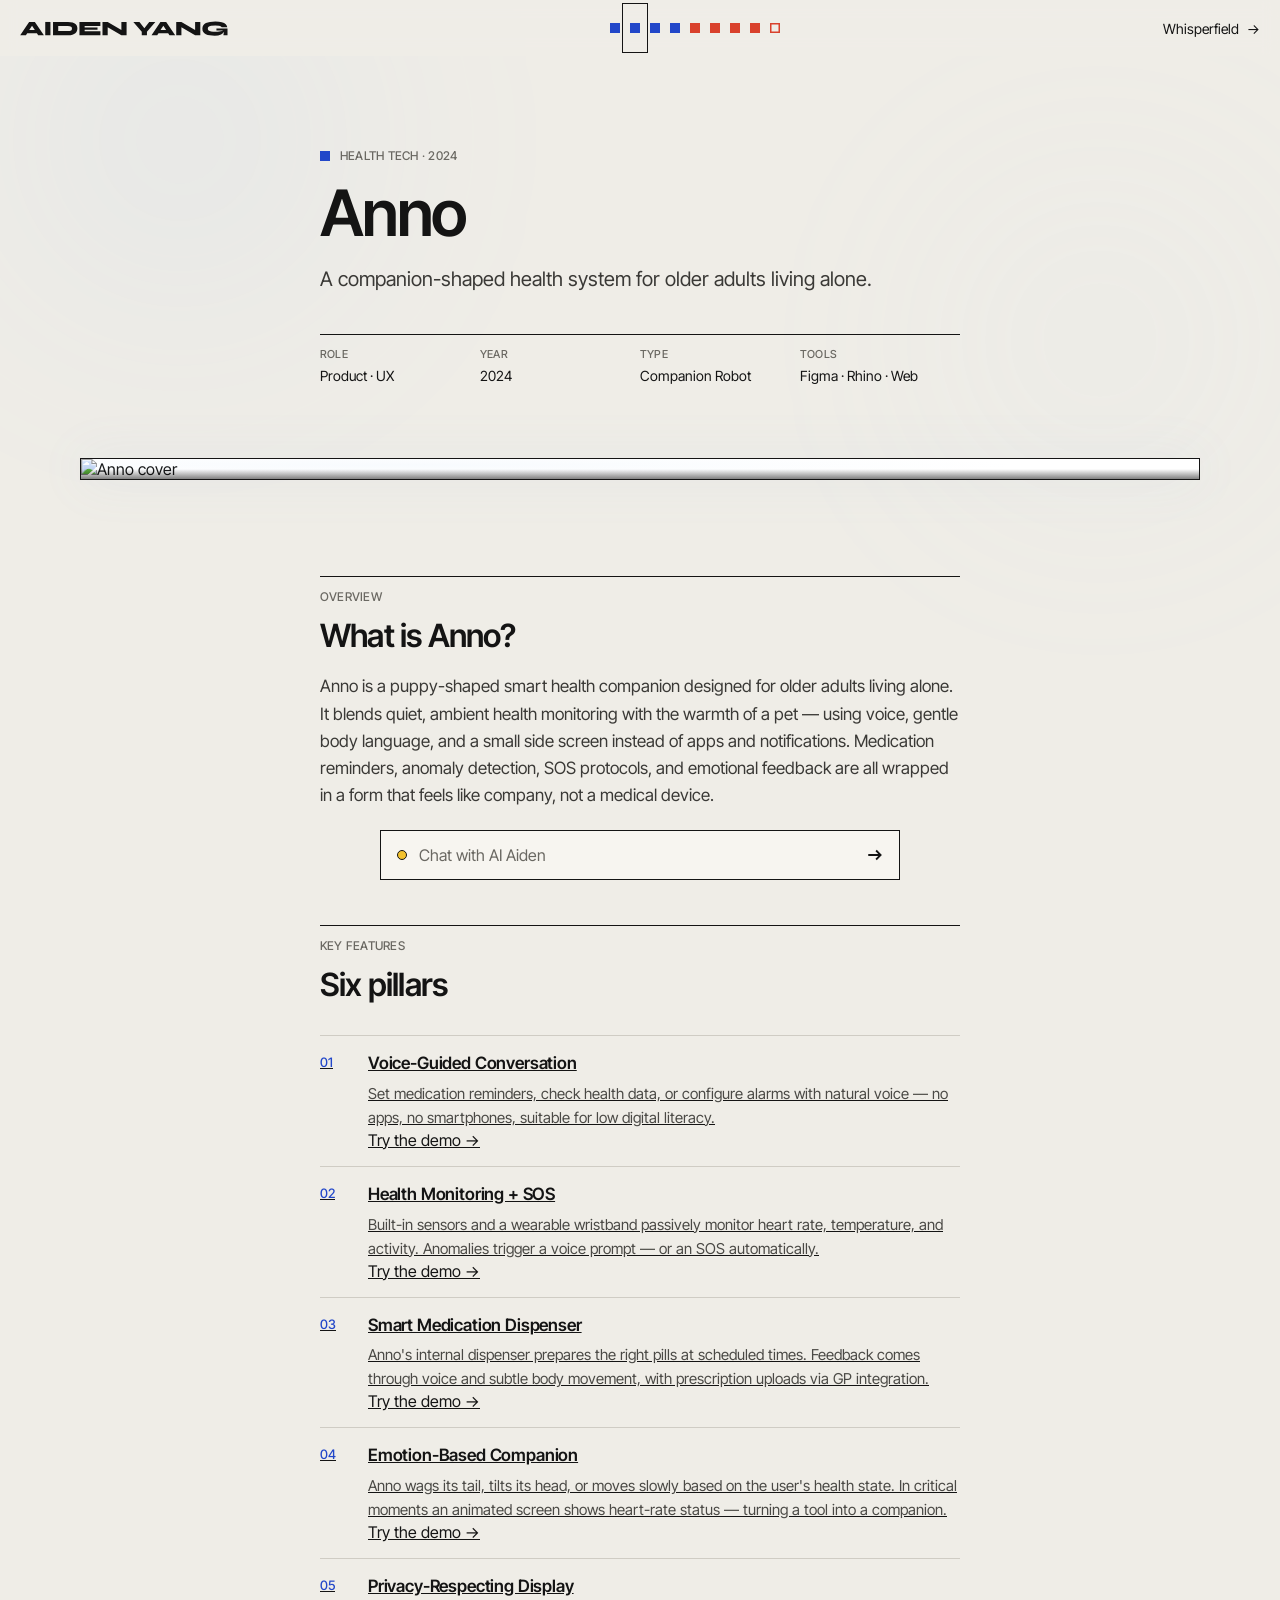
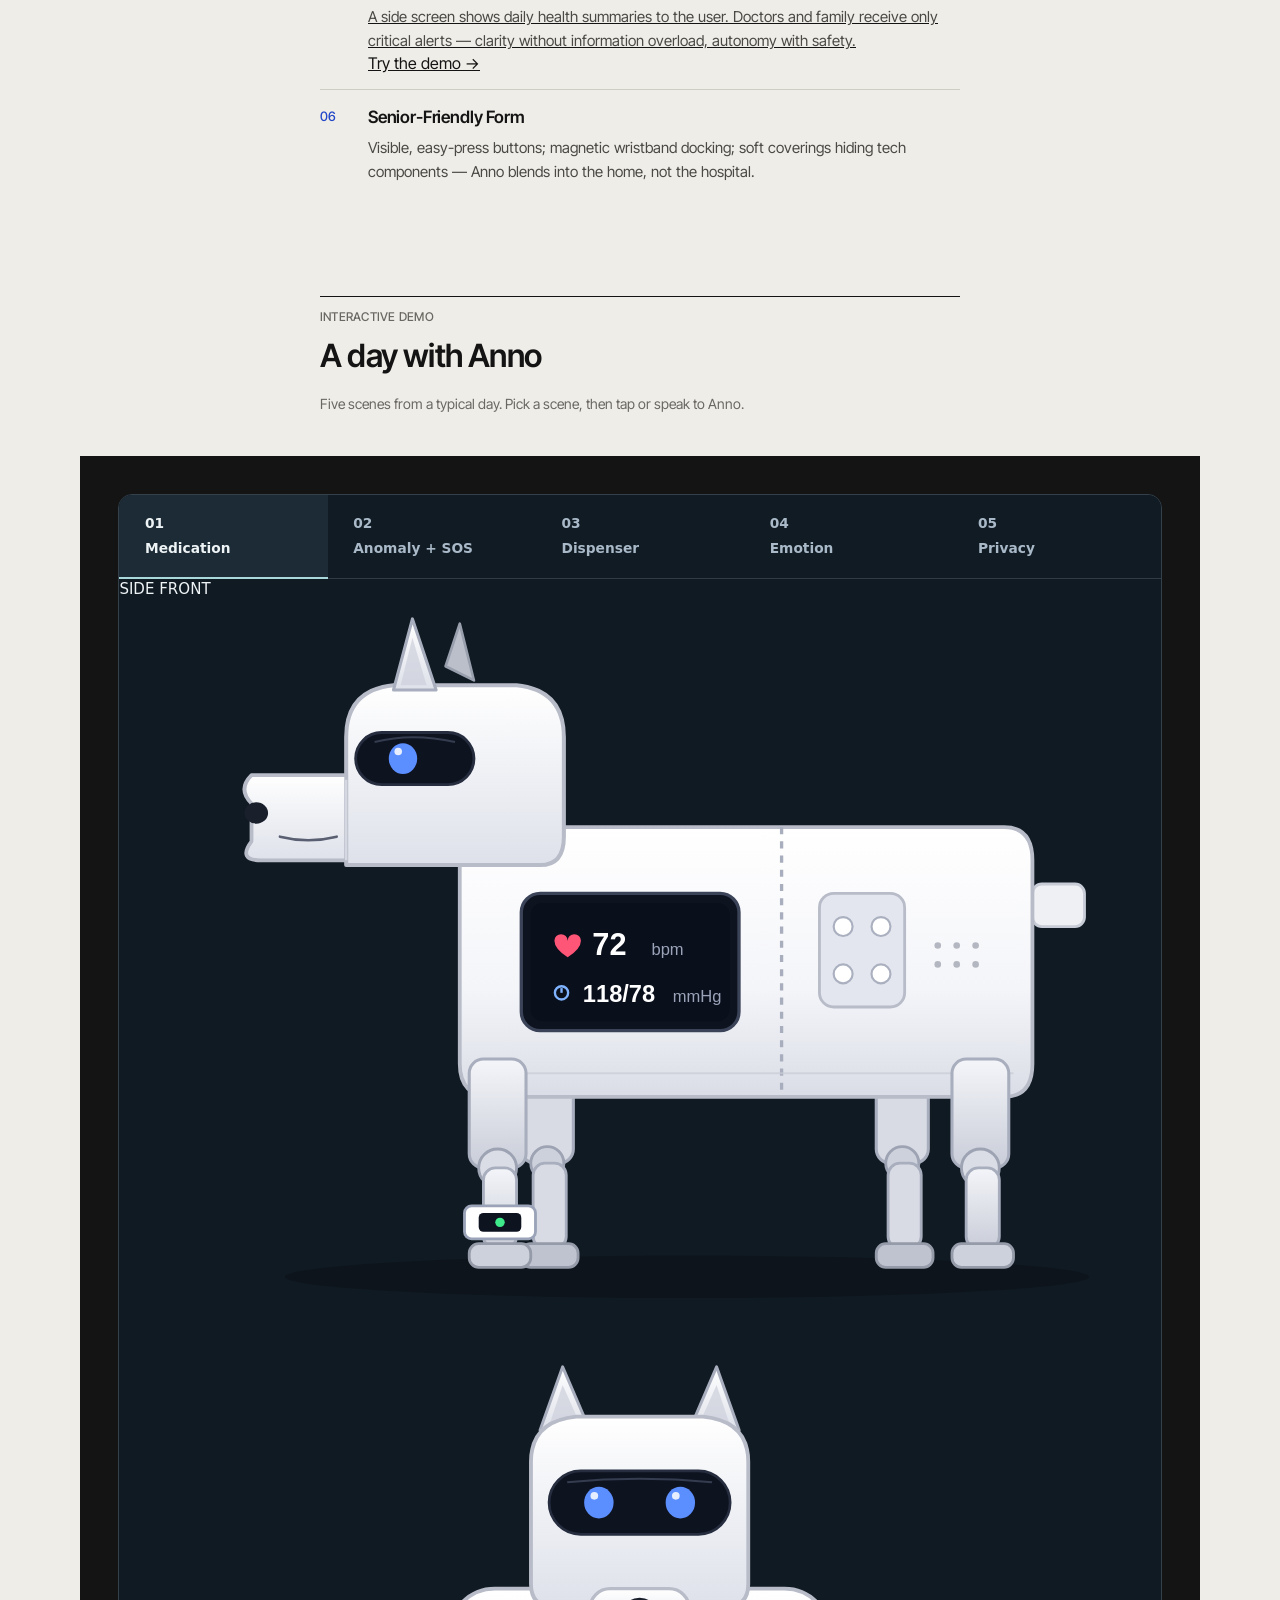
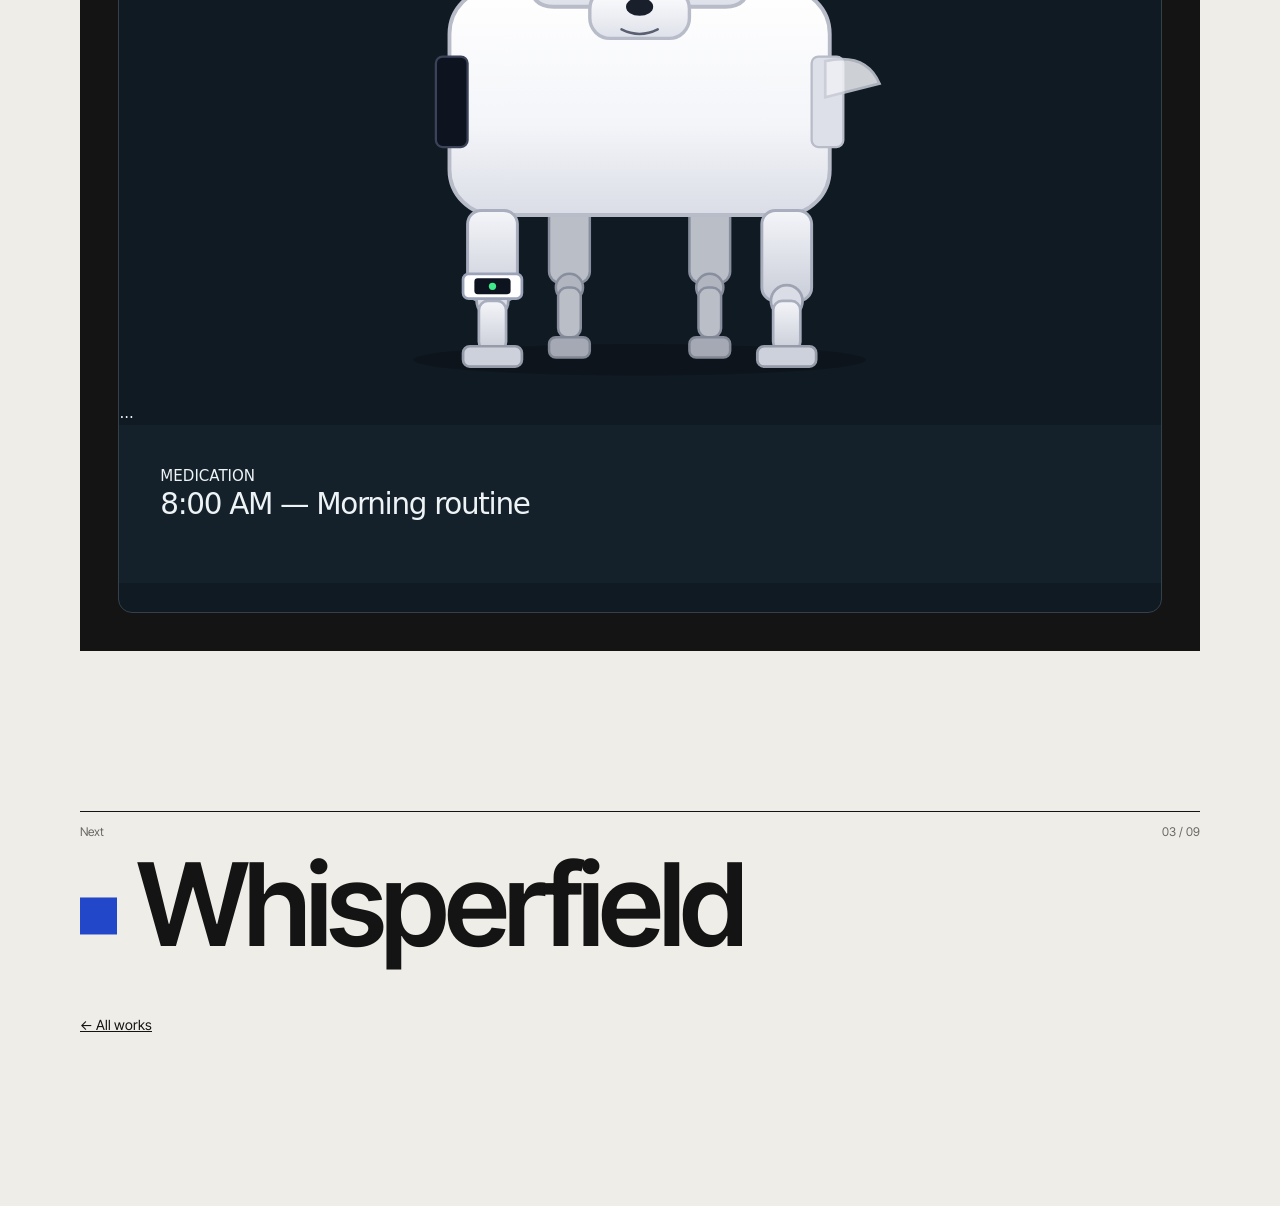
==== commit 13a3e063: "Redesign: timeline homepage and quiet case-study layout - index.html: horizontal two-lane timeline (" ====
--- a/projects/anno.html
+++ b/projects/anno.html
@@ -1,240 +1,509 @@
 <!DOCTYPE html>
+
 <html lang="en">
-
 <head>
-    <meta charset="UTF-8">
-    <meta name="viewport" content="width=device-width, initial-scale=1.0">
-    <title>Anno — Companion Health Robot for Seniors | Xuejian (Aiden) Yang, Sydney</title>
-    <meta name="description" content="Anno — a puppy-shaped smart health companion for older adults living alone. Health tech case study by Aiden Yang, Sydney-based product designer.">
-    <meta name="keywords" content="Anno, health tech, companion robot, elderly care, product design, Aiden Yang, Sydney designer, USYD design">
-    <meta name="author" content="Xuejian (Aiden) Yang · 杨雪健">
-    <link rel="canonical" href="https://aidenyang.me/projects/anno.html">
-    <meta property="og:type" content="article">
-    <meta property="og:url" content="https://aidenyang.me/projects/anno.html">
-    <meta property="og:title" content="Anno — Companion Health Robot | Aiden Yang">
-    <meta property="og:description" content="A puppy-shaped smart health companion for older adults living alone. Case study by Sydney-based designer.">
-    <meta property="og:image" content="https://aidenyang.me/Assets/3.jpg">
-    <meta property="og:site_name" content="Aiden Yang Portfolio">
-    <link rel="preconnect" href="https://fonts.googleapis.com">
-    <link rel="preconnect" href="https://fonts.gstatic.com" crossorigin>
-    <link href="https://fonts.googleapis.com/css2?family=Orbitron:wght@400;500;600;700;800;900&family=Rajdhani:wght@300;400;500;600;700&family=Montserrat:wght@300;400;500;600;700&display=swap" rel="stylesheet">
-    <script src="https://cdnjs.cloudflare.com/ajax/libs/gsap/3.12.2/gsap.min.js"></script>
-    <link rel="stylesheet" href="../style.css">
-    <link rel="stylesheet" href="project.css">
-    <link rel="stylesheet" href="anno.css">
-    <link rel="stylesheet" href="demo-gallery.css">
-    <script defer src="demo-reel.js"></script>
-</head>
-
-<body class="project-page">
-    <!-- Animated Background -->
-    <canvas id="particles-canvas"></canvas>
-    <div class="grid-background"></div>
-
-    <!-- Custom Cursor -->
-    <div class="cursor"><div class="cursor-glow"></div></div>
-    <div class="cursor-dot"></div>
-
-    <!-- Subpage Top Bar -->
-    <nav class="project-nav">
-        <a href="../index.html#showcase" class="project-nav-btn project-nav-back">
-            <span class="arrow">←</span>
-            <span data-en="Back to Works" data-zh="返回作品">Back to Works</span>
-        </a>
-        <button class="lang-toggle" id="langToggle">
-            <span class="lang-option active" data-lang="en">EN</span>
-            <span class="lang-divider">/</span>
-            <span class="lang-option" data-lang="zh">中</span>
-        </button>
-        <a href="../index.html" class="project-nav-btn project-nav-home">
-            <span data-en="Visit Main Site" data-zh="前往主站">Visit Main Site</span>
-            <span class="arrow">→</span>
-        </a>
-    </nav>
-
-    <!-- Hero -->
-    <section class="project-hero anno-hero">
-        <div class="anno-hero-bg" aria-hidden="true">
-            <div class="anno-hero-glow anno-glow-1"></div>
-            <div class="anno-hero-glow anno-glow-2"></div>
-        </div>
-
-        <div class="project-hero-inner">
-            <div class="project-tagline" data-en="HEALTH TECH · 2024" data-zh="健康科技 · 2024">HEALTH TECH · 2024</div>
-            <h1 class="project-title-xl anno-title">Anno</h1>
-            <p class="project-subtitle" data-en="A companion-shaped health system for older adults living alone." data-zh="为独居老人设计的健康系统，外形却像个小伙伴。">
+<meta charset="utf-8"/>
+<meta content="width=device-width, initial-scale=1.0" name="viewport"/>
+<title>Anno — Companion Health Robot for Seniors | Xuejian (Aiden) Yang, Sydney</title>
+<meta content="Anno — a puppy-shaped smart health companion for older adults living alone. Health tech case study by Aiden Yang, Sydney-based product designer." name="description"/>
+<meta content="Anno, health tech, companion robot, elderly care, product design, Aiden Yang, Sydney designer, USYD design" name="keywords"/>
+<meta content="Xuejian (Aiden) Yang · 杨雪健" name="author"/>
+<link href="https://aidenyang.me/projects/anno.html" rel="canonical"/>
+<meta content="article" property="og:type"/>
+<meta content="https://aidenyang.me/projects/anno.html" property="og:url"/>
+<meta content="Anno — Companion Health Robot | Aiden Yang" property="og:title"/>
+<meta content="A puppy-shaped smart health companion for older adults living alone. Case study by Sydney-based designer." property="og:description"/>
+<meta content="https://aidenyang.me/Assets/3.jpg" property="og:image"/>
+<meta content="Aiden Yang Portfolio" property="og:site_name"/>
+<link href="https://fonts.googleapis.com" rel="preconnect"/>
+<link crossorigin="" href="https://fonts.gstatic.com" rel="preconnect"/>
+<link href="https://fonts.googleapis.com/css2?family=Inter+Tight:wght@400;500;600&amp;display=swap" rel="stylesheet"/>
+<script src="https://cdnjs.cloudflare.com/ajax/libs/gsap/3.12.2/gsap.min.js"></script>
+<link href="../style.css" rel="stylesheet"/>
+<link href="project.css" rel="stylesheet"/>
+<link href="anno.css" rel="stylesheet"/>
+<link href="case.css" rel="stylesheet"/><link href="../chat.css" rel="stylesheet"/></head>
+<body class="project-page case lane-design">
+<!-- Animated Background -->
+<canvas id="particles-canvas"></canvas>
+<div class="grid-background"></div>
+<!-- Custom Cursor -->
+<div class="cursor"><div class="cursor-glow"></div></div>
+<div class="cursor-dot"></div>
+<!-- Subpage Top Bar -->
+<nav class="project-nav">
+<a class="project-nav-btn project-nav-back" href="../index.html#showcase">
+<span class="arrow">←</span>
+<span data-en="Back to Works" data-zh="返回作品">Back to Works</span>
+</a>
+<button class="lang-toggle" id="langToggle">
+<span class="lang-option active" data-lang="en">EN</span>
+<span class="lang-divider">/</span>
+<span class="lang-option" data-lang="zh">中</span>
+</button>
+<a class="project-nav-btn project-nav-home" href="../index.html">
+<span data-en="Visit Main Site" data-zh="前往主站">Visit Main Site</span>
+<span class="arrow">→</span>
+</a>
+</nav><header class="cs-head"><a aria-label="Aiden Yang, home" class="cs-name" href="../index.html"><svg aria-hidden="true" fill="#141414" viewbox="0 10 720 52"><path d="M0.7 59.4 31.6 13.3H51.6L82.8 59.4H63L58.5 52.4H25L20.5 59.4ZM51.5 41.6 41.7 26.5 32 41.6Z"></path><path d="M87.5 13.3H105.5V59.4H87.5Z"></path><path d="M166.3 13.3Q176 13.3 182.4 15.2Q188.7 17.1 192.3 20.3Q195.9 23.5 197.4 27.7Q198.9 31.8 198.9 36.4Q198.9 40.9 197.2 45Q195.5 49.2 191.8 52.4Q188 55.7 181.8 57.5Q175.5 59.4 166.3 59.4H114.5V13.3ZM132.5 45H165.6Q169.6 45 172.4 44.5Q175.2 43.9 176.9 42.8Q178.6 41.8 179.4 40.1Q180.1 38.5 180.1 36.4Q180.1 34.2 179.4 32.6Q178.6 31 176.9 29.9Q175.2 28.8 172.4 28.3Q169.6 27.7 165.6 27.7H132.5Z"></path><path d="M224.1 40V45.7H278.8V59.4H206.1V13.3H278.6V27H224.1V32.8H268.7V40Z"></path><path d="M351.5 41.3V13.3H369.5V59.4H351.5L304 31.9V59.4H286V13.3H304Z"></path><path d="M469.2 13.3 440.1 47.7V59.4H422.1V47.7L392.9 13.3H414.1L431.1 34.8L448 13.3Z"></path><path d="M455.9 59.4 486.8 13.3H506.8L538 59.4H518.2L513.6 52.4H480.2L475.7 59.4ZM506.7 41.6 496.9 26.5 487.1 41.6Z"></path><path d="M607.1 41.3V13.3H625.1V59.4H607.1L559.6 31.9V59.4H541.6V13.3H559.6Z"></path><path d="M675 60.8Q665.6 60.8 657.8 59.7Q650 58.6 644.3 55.9Q638.6 53.2 635.4 48.5Q632.3 43.8 632.3 36.7Q632.3 29.6 635.5 24.8Q638.6 20 644.6 17.2Q650.5 14.3 658.8 13.1Q667 11.9 677.2 11.9Q690.5 11.9 699.5 14.3Q708.6 16.8 713.3 21.3Q718.1 25.8 718.4 32H699.7Q698.8 30.4 696.5 28.9Q694.2 27.4 689.6 26.5Q685 25.6 677.2 25.6Q667.9 25.6 662.2 26.7Q656.4 27.8 653.8 30.2Q651.1 32.7 651.1 36.7Q651.1 40.2 653.8 42.6Q656.6 44.9 662.6 46Q668.7 47.2 678.6 47.2Q685.6 47.2 690.7 46.5Q695.9 45.9 700.1 44.6Q702.3 44 704.4 43.1H681V35.6H719.4V59.4H705.3Q705.3 57.2 705.9 54.5Q706.5 51.8 707.4 48.7Q707.6 48 707.8 47.3Q703.7 53 697 56.4Q688.2 60.8 675 60.8Z"></path></svg></a><nav aria-label="All works" class="cs-run"><a aria-label="VividXperience" class="d" href="vivid.html"><span></span></a><a aria-current="page" aria-label="ANNO" class="d" href="anno.html"><span></span></a><a aria-label="Whisperfield" class="d" href="whisper.html"><span></span></a><a aria-label="CoLab" class="d" href="colab.html"><span></span></a><a aria-label="Chunks" class="p" href="chunks.html"><span></span></a><a aria-label="Investment Assistant" class="p" href="investment.html"><span></span></a><a aria-label="Gyn Research Dashboard" class="p" href="gyn-dashboard.html"><span></span></a><a aria-label="This Portfolio" class="p" href="this-site.html"><span></span></a><a aria-label="Prime Bilingual" class="x" href="prime-bilingual.html"><span></span></a></nav><a class="cs-next" href="whisper.html">Whisperfield <span aria-hidden="true">→</span></a></header>
+<!-- Hero -->
+<section class="project-hero anno-hero">
+<div aria-hidden="true" class="anno-hero-bg">
+<div class="anno-hero-glow anno-glow-1"></div>
+<div class="anno-hero-glow anno-glow-2"></div>
+</div>
+<div class="project-hero-inner">
+<div class="project-tagline" data-en="HEALTH TECH · 2024" data-zh="健康科技 · 2024">HEALTH TECH · 2024</div>
+<h1 class="project-title-xl anno-title">Anno</h1>
+<p class="project-subtitle" data-en="A companion-shaped health system for older adults living alone." data-zh="为独居老人设计的健康系统，外形却像个小伙伴。">
                 A companion-shaped health system for older adults living alone.
             </p>
-
-            <div class="project-meta-grid">
-                <div class="meta-cell">
-                    <div class="meta-label" data-en="ROLE" data-zh="角色">ROLE</div>
-                    <div class="meta-value" data-en="Product · UX" data-zh="产品 · UX">Product · UX</div>
-                </div>
-                <div class="meta-cell">
-                    <div class="meta-label" data-en="YEAR" data-zh="年份">YEAR</div>
-                    <div class="meta-value">2024</div>
-                </div>
-                <div class="meta-cell">
-                    <div class="meta-label" data-en="TYPE" data-zh="类型">TYPE</div>
-                    <div class="meta-value" data-en="Companion Robot" data-zh="陪伴机器人">Companion Robot</div>
-                </div>
-                <div class="meta-cell">
-                    <div class="meta-label" data-en="TOOLS" data-zh="工具">TOOLS</div>
-                    <div class="meta-value">Figma · Rhino · Web</div>
-                </div>
-            </div>
-        </div>
-
-        <div class="project-cover anno-cover" data-reel="anno">
-            <img src="../Assets/3.jpg" alt="Anno cover">
-            <div class="anno-cover-overlay"></div>
-        </div>
-        <div class="case-demo-links">
-            <a class="case-demo-enter" href="#anno-demo"><span data-en="Try demo" data-zh="进入演示">Try demo</span> <span aria-hidden="true">↓</span></a>
-            <a href="demos.html#anno"><span data-en="All demos" data-zh="全部演示">All demos</span> <span aria-hidden="true">↗</span></a>
-        </div>
-    </section>
-
-    <!-- Overview -->
-    <section class="project-section bg-medium">
-        <div class="project-container">
-            <div class="section-eyebrow" data-en="OVERVIEW" data-zh="项目简介">OVERVIEW</div>
-            <h2 class="project-h2" data-en="What is Anno?" data-zh="Anno 是什么？">What is Anno?</h2>
-            <p class="project-lead" data-en="Anno is a puppy-shaped smart health companion designed for older adults living alone. It blends quiet, ambient health monitoring with the warmth of a pet — using voice, gentle body language, and a small side screen instead of apps and notifications. Medication reminders, anomaly detection, SOS protocols, and emotional feedback are all wrapped in a form that feels like company, not a medical device." data-zh="Anno 是一只小狗造型的智能健康陪伴机器人，专为独居老人设计。它把安静、无感的健康监测和宠物的温暖揉在一起：用语音、轻柔的肢体动作和一块小侧屏，代替 app 和推送通知。用药提醒、异常检测、SOS 流程和情绪反馈，都藏在一个像伙伴、不像医疗设备的身体里。">
+<div class="project-meta-grid">
+<div class="meta-cell">
+<div class="meta-label" data-en="ROLE" data-zh="角色">ROLE</div>
+<div class="meta-value" data-en="Product · UX" data-zh="产品 · UX">Product · UX</div>
+</div>
+<div class="meta-cell">
+<div class="meta-label" data-en="YEAR" data-zh="年份">YEAR</div>
+<div class="meta-value">2024</div>
+</div>
+<div class="meta-cell">
+<div class="meta-label" data-en="TYPE" data-zh="类型">TYPE</div>
+<div class="meta-value" data-en="Companion Robot" data-zh="陪伴机器人">Companion Robot</div>
+</div>
+<div class="meta-cell">
+<div class="meta-label" data-en="TOOLS" data-zh="工具">TOOLS</div>
+<div class="meta-value">Figma · Rhino · Web</div>
+</div>
+</div>
+</div>
+<div class="project-cover anno-cover">
+<img alt="Anno cover" src="../Assets/3.jpg"/>
+<div class="anno-cover-overlay"></div>
+</div>
+</section>
+<!-- Overview -->
+<section class="project-section bg-medium">
+<div class="project-container"><div class="cs-col"><div class="section-eyebrow" data-en="OVERVIEW" data-zh="项目简介">OVERVIEW</div><h2 class="project-h2" data-en="What is Anno?" data-zh="Anno 是什么？">What is Anno?</h2><p class="project-lead" data-en="Anno is a puppy-shaped smart health companion designed for older adults living alone. It blends quiet, ambient health monitoring with the warmth of a pet — using voice, gentle body language, and a small side screen instead of apps and notifications. Medication reminders, anomaly detection, SOS protocols, and emotional feedback are all wrapped in a form that feels like company, not a medical device." data-zh="Anno 是一只小狗造型的智能健康陪伴机器人，专为独居老人设计。它把安静、无感的健康监测和宠物的温暖揉在一起：用语音、轻柔的肢体动作和一块小侧屏，代替 app 和推送通知。用药提醒、异常检测、SOS 流程和情绪反馈，都藏在一个像伙伴、不像医疗设备的身体里。">
                 Anno is a puppy-shaped smart health companion designed for older adults living alone. It blends quiet, ambient health monitoring with the warmth of a pet — using voice, gentle body language, and a small side screen instead of apps and notifications. Medication reminders, anomaly detection, SOS protocols, and emotional feedback are all wrapped in a form that feels like company, not a medical device.
-            </p>
-        </div>
-    </section>
-
-    <!-- Key Features -->
-    <section class="project-section">
-        <div class="project-container">
-            <div class="section-eyebrow" data-en="KEY FEATURES" data-zh="核心功能">KEY FEATURES</div>
-            <h2 class="project-h2" data-en="Six pillars" data-zh="六个核心设计">Six pillars</h2>
-
-            <div class="features-grid anno-features-grid">
-                <a href="#anno-demo" data-jump="meds" class="feature-card anno-feature">
-                    <div class="feature-num">01</div>
-                    <h3 class="feature-title" data-en="Voice-Guided Conversation" data-zh="开口就能操作">Voice-Guided Conversation</h3>
-                    <p class="feature-desc" data-en="Set medication reminders, check health data, or configure alarms with natural voice — no apps, no smartphones, suitable for low digital literacy." data-zh="直接开口说，就能设用药提醒、问健康数据、调闹钟。不用 app，不用智能手机，不太会用数码产品的老人也能上手。">
+            </p></div></div>
+</section>
+<!-- Key Features -->
+<section class="project-section">
+<div class="project-container"><div class="cs-col"><div class="section-eyebrow" data-en="KEY FEATURES" data-zh="核心功能">KEY FEATURES</div><h2 class="project-h2" data-en="Six pillars" data-zh="六个核心设计">Six pillars</h2><div class="features-grid anno-features-grid">
+<a class="feature-card anno-feature" data-jump="meds" href="#anno-demo">
+<div class="feature-num">01</div>
+<h3 class="feature-title" data-en="Voice-Guided Conversation" data-zh="开口就能操作">Voice-Guided Conversation</h3>
+<p class="feature-desc" data-en="Set medication reminders, check health data, or configure alarms with natural voice — no apps, no smartphones, suitable for low digital literacy." data-zh="直接开口说，就能设用药提醒、问健康数据、调闹钟。不用 app，不用智能手机，不太会用数码产品的老人也能上手。">
                         Set medication reminders, check health data, or configure alarms with natural voice — no apps, no smartphones, suitable for low digital literacy.
                     </p>
-                    <span class="feature-cta" data-en="Try the demo →" data-zh="试试看 →">Try the demo →</span>
-                </a>
-
-                <a href="#anno-demo" data-jump="health" class="feature-card anno-feature">
-                    <div class="feature-num">02</div>
-                    <h3 class="feature-title" data-en="Health Monitoring + SOS" data-zh="健康监测 + SOS">Health Monitoring + SOS</h3>
-                    <p class="feature-desc" data-en="Built-in sensors and a wearable wristband passively monitor heart rate, temperature, and activity. Anomalies trigger a voice prompt — or an SOS automatically." data-zh="机身传感器加一条腕带，安静地记录心率、体温和活动量。发现异常会先开口问一句，情况紧急就直接发出 SOS。">
+<span class="feature-cta" data-en="Try the demo →" data-zh="试试看 →">Try the demo →</span>
+</a>
+<a class="feature-card anno-feature" data-jump="health" href="#anno-demo">
+<div class="feature-num">02</div>
+<h3 class="feature-title" data-en="Health Monitoring + SOS" data-zh="健康监测 + SOS">Health Monitoring + SOS</h3>
+<p class="feature-desc" data-en="Built-in sensors and a wearable wristband passively monitor heart rate, temperature, and activity. Anomalies trigger a voice prompt — or an SOS automatically." data-zh="机身传感器加一条腕带，安静地记录心率、体温和活动量。发现异常会先开口问一句，情况紧急就直接发出 SOS。">
                         Built-in sensors and a wearable wristband passively monitor heart rate, temperature, and activity. Anomalies trigger a voice prompt — or an SOS automatically.
                     </p>
-                    <span class="feature-cta" data-en="Try the demo →" data-zh="试试看 →">Try the demo →</span>
-                </a>
-
-                <a href="#anno-demo" data-jump="dispenser" class="feature-card anno-feature">
-                    <div class="feature-num">03</div>
-                    <h3 class="feature-title" data-en="Smart Medication Dispenser" data-zh="智能药盒">Smart Medication Dispenser</h3>
-                    <p class="feature-desc" data-en="Anno's internal dispenser prepares the right pills at scheduled times. Feedback comes through voice and subtle body movement, with prescription uploads via GP integration." data-zh="Anno 肚子里的药盒会在设定时间备好该吃的药，用声音和小动作提醒你；处方由家庭医生（GP）那边直接上传。">
+<span class="feature-cta" data-en="Try the demo →" data-zh="试试看 →">Try the demo →</span>
+</a>
+<a class="feature-card anno-feature" data-jump="dispenser" href="#anno-demo">
+<div class="feature-num">03</div>
+<h3 class="feature-title" data-en="Smart Medication Dispenser" data-zh="智能药盒">Smart Medication Dispenser</h3>
+<p class="feature-desc" data-en="Anno's internal dispenser prepares the right pills at scheduled times. Feedback comes through voice and subtle body movement, with prescription uploads via GP integration." data-zh="Anno 肚子里的药盒会在设定时间备好该吃的药，用声音和小动作提醒你；处方由家庭医生（GP）那边直接上传。">
                         Anno's internal dispenser prepares the right pills at scheduled times. Feedback comes through voice and subtle body movement, with prescription uploads via GP integration.
                     </p>
-                    <span class="feature-cta" data-en="Try the demo →" data-zh="试试看 →">Try the demo →</span>
-                </a>
-
-                <a href="#anno-demo" data-jump="emotion" class="feature-card anno-feature">
-                    <div class="feature-num">04</div>
-                    <h3 class="feature-title" data-en="Emotion-Based Companion" data-zh="有情绪的陪伴">Emotion-Based Companion</h3>
-                    <p class="feature-desc" data-en="Anno wags its tail, tilts its head, or moves slowly based on the user's health state. In critical moments an animated screen shows heart-rate status — turning a tool into a companion." data-zh="身体状态好，Anno 会摇尾巴、歪歪头；不太好，它的动作会慢下来。紧要关头，屏幕会用动画显示心率。它不只是个工具，更像个伴。">
+<span class="feature-cta" data-en="Try the demo →" data-zh="试试看 →">Try the demo →</span>
+</a>
+<a class="feature-card anno-feature" data-jump="emotion" href="#anno-demo">
+<div class="feature-num">04</div>
+<h3 class="feature-title" data-en="Emotion-Based Companion" data-zh="有情绪的陪伴">Emotion-Based Companion</h3>
+<p class="feature-desc" data-en="Anno wags its tail, tilts its head, or moves slowly based on the user's health state. In critical moments an animated screen shows heart-rate status — turning a tool into a companion." data-zh="身体状态好，Anno 会摇尾巴、歪歪头；不太好，它的动作会慢下来。紧要关头，屏幕会用动画显示心率。它不只是个工具，更像个伴。">
                         Anno wags its tail, tilts its head, or moves slowly based on the user's health state. In critical moments an animated screen shows heart-rate status — turning a tool into a companion.
                     </p>
-                    <span class="feature-cta" data-en="Try the demo →" data-zh="试试看 →">Try the demo →</span>
-                </a>
-
-                <a href="#anno-demo" data-jump="privacy" class="feature-card anno-feature">
-                    <div class="feature-num">05</div>
-                    <h3 class="feature-title" data-en="Privacy-Respecting Display" data-zh="把隐私留给本人">Privacy-Respecting Display</h3>
-                    <p class="feature-desc" data-en="A side screen shows daily health summaries to the user. Doctors and family receive only critical alerts — clarity without information overload, autonomy with safety." data-zh="侧屏上的每日健康小结只给本人看，医生和家人只会收到真正要紧的警报。信息清楚但不过载，安全和自主两边都顾到。">
+<span class="feature-cta" data-en="Try the demo →" data-zh="试试看 →">Try the demo →</span>
+</a>
+<a class="feature-card anno-feature" data-jump="privacy" href="#anno-demo">
+<div class="feature-num">05</div>
+<h3 class="feature-title" data-en="Privacy-Respecting Display" data-zh="把隐私留给本人">Privacy-Respecting Display</h3>
+<p class="feature-desc" data-en="A side screen shows daily health summaries to the user. Doctors and family receive only critical alerts — clarity without information overload, autonomy with safety." data-zh="侧屏上的每日健康小结只给本人看，医生和家人只会收到真正要紧的警报。信息清楚但不过载，安全和自主两边都顾到。">
                         A side screen shows daily health summaries to the user. Doctors and family receive only critical alerts — clarity without information overload, autonomy with safety.
                     </p>
-                    <span class="feature-cta" data-en="Try the demo →" data-zh="试试看 →">Try the demo →</span>
-                </a>
-
-                <div class="feature-card anno-feature anno-feature-static">
-                    <div class="feature-num">06</div>
-                    <h3 class="feature-title" data-en="Senior-Friendly Form" data-zh="适老化外形">Senior-Friendly Form</h3>
-                    <p class="feature-desc" data-en="Visible, easy-press buttons; magnetic wristband docking; soft coverings hiding tech components — Anno blends into the home, not the hospital." data-zh="按钮大而显眼、一按就有反应；腕带磁吸归位；软软的外壳把电子元件全都藏起来。Anno 属于客厅，不属于医院。">
+<span class="feature-cta" data-en="Try the demo →" data-zh="试试看 →">Try the demo →</span>
+</a>
+<div class="feature-card anno-feature anno-feature-static">
+<div class="feature-num">06</div>
+<h3 class="feature-title" data-en="Senior-Friendly Form" data-zh="适老化外形">Senior-Friendly Form</h3>
+<p class="feature-desc" data-en="Visible, easy-press buttons; magnetic wristband docking; soft coverings hiding tech components — Anno blends into the home, not the hospital." data-zh="按钮大而显眼、一按就有反应；腕带磁吸归位；软软的外壳把电子元件全都藏起来。Anno 属于客厅，不属于医院。">
                         Visible, easy-press buttons; magnetic wristband docking; soft coverings hiding tech components — Anno blends into the home, not the hospital.
                     </p>
-                </div>
-            </div>
-        </div>
-    </section>
+</div>
+</div></div></div>
+</section>
+<!-- ============== INTERACTIVE DEMO ============== -->
+<section class="project-section bg-medium" id="anno-demo-section">
+<div class="project-container"><div class="cs-col"><div class="section-eyebrow" data-en="INTERACTIVE DEMO" data-zh="交互演示">INTERACTIVE DEMO</div><h2 class="project-h2" data-en="A day with Anno" data-zh="和 Anno 过一天">A day with Anno</h2><p class="demos-hint" data-en="Five scenes from a typical day. Pick a scene, then tap or speak to Anno." data-zh="日常一天里的五个场景。选一个，然后点一点，或者对 Anno 说句话。">
+                Five scenes from a typical day. Pick a scene, then tap or speak to Anno.
+            </p></div><div class="cs-media"><div class="anno-stage" id="anno-demo">
+<!-- Scene picker (top) -->
+<div class="anno-scenes" id="anno-scenes">
+<button class="anno-scene-btn active" data-scene="meds">
+<span class="anno-scene-num">01</span>
+<span class="anno-scene-name" data-en="Medication" data-zh="用药">Medication</span>
+</button>
+<button class="anno-scene-btn" data-scene="health">
+<span class="anno-scene-num">02</span>
+<span class="anno-scene-name" data-en="Anomaly + SOS" data-zh="异常 + SOS">Anomaly + SOS</span>
+</button>
+<button class="anno-scene-btn" data-scene="dispenser">
+<span class="anno-scene-num">03</span>
+<span class="anno-scene-name" data-en="Dispenser" data-zh="药盒">Dispenser</span>
+</button>
+<button class="anno-scene-btn" data-scene="emotion">
+<span class="anno-scene-num">04</span>
+<span class="anno-scene-name" data-en="Emotion" data-zh="情绪">Emotion</span>
+</button>
+<button class="anno-scene-btn" data-scene="privacy">
+<span class="anno-scene-num">05</span>
+<span class="anno-scene-name" data-en="Privacy" data-zh="隐私">Privacy</span>
+</button>
+</div>
+<!-- Main stage: living-room scene with Anno + UI panels -->
+<div class="anno-room" id="anno-room">
+<!-- Background room (rug + wall) -->
+<div class="anno-room-bg">
+<div class="anno-room-wall"></div>
+<div class="anno-room-rug"></div>
+<div class="anno-room-light"></div>
+</div>
+<!-- Anno robot dog (SVG) — two synchronized views: side + front -->
+<div class="anno-dog-wrap" id="anno-dog-wrap">
+<!-- View labels -->
+<div class="anno-view-labels">
+<span class="anno-view-label">SIDE</span>
+<span class="anno-view-label">FRONT</span>
+</div>
+<!-- ========== SIDE VIEW (primary, carries screen + animations) ========== -->
+<svg aria-hidden="true" class="anno-dog anno-dog-side" id="anno-dog" viewbox="0 0 440 300">
+<!--
+                              Robot-dog layout (Spot/Aibo style, faces LEFT):
+                                Body is a rectangular chassis with rounded corners
+                                and a visible joint-seam separating "torso" and "rear".
+                                Head is a flat-top block with a chin shelf (snout box)
+                                and a wide black visor across the eyes.
+                                Tail is a short rectangular nub joined directly to
+                                the rear panel (no gap).
+                                4 legs: each leg = upper segment + knee + lower segment
+                                + foot pad. Front-pair legs lean slightly forward,
+                                rear-pair legs lean slightly backward.
 
-    <!-- Interactive concept demonstration -->
-    <section class="project-section bg-medium" id="anno-demo-section">
-        <div class="project-container">
-            <div class="anno-demo-intro">
-                <h2 class="project-h2" data-en="A day with Anno" data-zh="和 Anno 过一天">A day with Anno</h2>
-                <span data-en="Interactive prototype" data-zh="交互原型">Interactive prototype</span>
-            </div>
-            <div class="anno-stage" id="anno-demo" data-scene="meds">
-                <div class="anno-scenes" id="anno-scenes" role="group" aria-label="Scenes">
-                    <button type="button" class="anno-scene-btn active" data-scene="meds" aria-pressed="true">
-                        <time>08:00</time><span data-en="Medication" data-zh="用药">Medication</span>
-                    </button>
-                    <button type="button" class="anno-scene-btn" data-scene="dispenser" aria-pressed="false">
-                        <time>08:05</time><span data-en="Dispenser" data-zh="药盒">Dispenser</span>
-                    </button>
-                    <button type="button" class="anno-scene-btn" data-scene="health" aria-pressed="false">
-                        <time>11:20</time><span data-en="Check-in" data-zh="健康">Check-in</span>
-                    </button>
-                    <button type="button" class="anno-scene-btn" data-scene="emotion" aria-pressed="false">
-                        <time>15:10</time><span data-en="Companion" data-zh="陪伴">Companion</span>
-                    </button>
-                    <button type="button" class="anno-scene-btn" data-scene="privacy" aria-pressed="false">
-                        <time>19:00</time><span data-en="Privacy" data-zh="隐私">Privacy</span>
-                    </button>
-                </div>
-                <div class="anno-workspace">
-                    <figure class="anno-product">
-                        <div class="anno-photo">
-                            <img src="../Assets/3.jpg" alt="Anno" width="1351" height="760" loading="lazy" decoding="async">
-                            <span class="anno-scene-credit" data-en="AI concept illustration" data-zh="AI 设计情境图">AI concept illustration</span>
-                        </div>
-                        <figcaption class="anno-transcript">
-                            <div class="anno-speaker"><span class="anno-wave" aria-hidden="true"><i></i><i></i><i></i><i></i><i></i></span>Anno</div>
-                            <p id="anno-bubble-text" role="status" aria-live="polite" aria-atomic="true">Good morning. Have you taken your morning dose?</p>
-                        </figcaption>
-                    </figure>
-                    <div class="anno-panel" id="anno-panel">
-                        <h3 id="anno-panel-title">Today’s medication</h3>
-                        <div id="anno-panel-body"></div>
-                        <details class="anno-questions">
-                            <summary><span data-en="Ask Anno" data-zh="问问 Anno">Ask Anno</span><span aria-hidden="true" class="anno-plus"></span></summary>
-                            <div id="anno-voice-prompts"></div>
-                        </details>
-                    </div>
-                </div>
-                <noscript>Enable JavaScript to try the five scenes. 打开 JavaScript 即可体验五个场景。</noscript>
-            </div>
-        </div>
-    </section>
-
-    <!-- Bottom Nav -->
-    <section class="project-end">
-        <a href="../index.html#showcase" class="project-end-link">
-            <span class="arrow">←</span>
-            <span data-en="Back to all works" data-zh="返回全部作品">Back to all works</span>
-        </a>
-    </section>
-
-    <script src="../script.js"></script>
-    <script src="anno-demos.js"></script>
-    <script>
+                              Z-order (back to front):
+                                tail · back-side legs · body chassis · neck · head ·
+                                front-side legs (so the foreground legs sit in front
+                                of the body, conveying depth).
+                            -->
+<defs>
+<!-- Body shading: soft top-light -->
+<lineargradient id="annoBodyGrad" x1="0" x2="0" y1="0" y2="1">
+<stop offset="0" stop-color="#ffffff"></stop>
+<stop offset="0.6" stop-color="#f4f5f9"></stop>
+<stop offset="1" stop-color="#dadde6"></stop>
+</lineargradient>
+<lineargradient id="annoLegGrad" x1="0" x2="0" y1="0" y2="1">
+<stop offset="0" stop-color="#f4f5f9"></stop>
+<stop offset="1" stop-color="#c9cdd8"></stop>
+</lineargradient>
+<lineargradient id="annoHeadGrad" x1="0" x2="0" y1="0" y2="1">
+<stop offset="0" stop-color="#ffffff"></stop>
+<stop offset="1" stop-color="#dee1ea"></stop>
+</lineargradient>
+</defs>
+<!-- Floor shadow -->
+<ellipse cx="240" cy="286" fill="#000" opacity="0.22" rx="170" ry="9"></ellipse>
+<!-- ===== Tail (short rectangular nub joined to rear panel) ===== -->
+<g class="anno-tail" id="anno-tail">
+<!-- Tail base (anchored to body) -->
+<rect fill="#dde0e8" height="22" rx="3" stroke="#b8bcc8" stroke-width="1.2" width="14" x="372" y="118"></rect>
+<!-- Tail tip -->
+<rect fill="#eef0f4" height="18" rx="4" stroke="#c8ccd6" stroke-width="1.2" width="22" x="386" y="120"></rect>
+<!-- Joint seam between base and tip -->
+<line stroke="#b8bcc8" stroke-width="0.8" x1="386" x2="386" y1="124" y2="136"></line>
+</g>
+<!-- ===== BACK-SIDE LEGS (behind the body) =====
+                                 Each leg = upper rectangle + knee circle + lower
+                                 rectangle + foot pad. Slight angle to suggest a
+                                 stance. Drawn dimmer to recede. -->
+<g class="anno-leg anno-leg-back-hind">
+<!-- Upper segment -->
+<rect fill="#d8dbe4" height="44" rx="6" stroke="#a8aebd" stroke-width="1.3" width="22" x="320" y="194"></rect>
+<!-- Knee joint -->
+<circle cx="331" cy="238" fill="#cdd1dc" r="7" stroke="#9da3b3" stroke-width="1.2"></circle>
+<!-- Lower segment -->
+<rect fill="#d8dbe4" height="36" rx="5" stroke="#a8aebd" stroke-width="1.2" width="14" x="325" y="238"></rect>
+<!-- Foot pad -->
+<rect fill="#bfc3cf" height="10" rx="4" stroke="#969ba9" stroke-width="1.2" width="24" x="320" y="272"></rect>
+</g>
+<g class="anno-leg anno-leg-back-front">
+<!-- Background-version of front-front leg, slightly offset for parallax -->
+<rect fill="#d8dbe4" height="44" rx="6" stroke="#a8aebd" stroke-width="1.3" width="22" x="170" y="194"></rect>
+<circle cx="181" cy="238" fill="#cdd1dc" r="7" stroke="#9da3b3" stroke-width="1.2"></circle>
+<rect fill="#d8dbe4" height="36" rx="5" stroke="#a8aebd" stroke-width="1.2" width="14" x="175" y="238"></rect>
+<rect fill="#bfc3cf" height="10" rx="4" stroke="#969ba9" stroke-width="1.2" width="24" x="170" y="272"></rect>
+</g>
+<!-- ===== BODY CHASSIS =====
+                                 Single rounded-rectangle chassis with a visible
+                                 dashed seam in the middle separating "front torso"
+                                 and "rear panel". Top edge is flat (no neck hump). -->
+<g class="anno-body">
+<path d="M 158 96
+                                         L 374 96
+                                         Q 386 96 386 110
+                                         L 386 196
+                                         Q 386 210 374 210
+                                         L 158 210
+                                         Q 144 210 144 196
+                                         L 144 110
+                                         Q 144 96 158 96 Z" fill="url(#annoBodyGrad)" stroke="#b8bcc8" stroke-linejoin="round" stroke-width="1.6"></path>
+<!-- Joint seam between front torso and rear panel -->
+<line stroke="#a8aebd" stroke-dasharray="3 3" stroke-width="1.4" x1="280" x2="280" y1="96" y2="210"></line>
+<!-- Belly chamfer / lower seam -->
+<line opacity="0.7" stroke="#c8ccd6" stroke-width="0.8" x1="160" x2="378" y1="200" y2="200"></line>
+<!-- ===== Side display screen (front torso) ===== -->
+<g class="anno-screen" id="anno-screen">
+<rect fill="#0e1320" height="58" rx="8" stroke="#3b4358" stroke-width="1.4" width="92" x="170" y="124"></rect>
+<rect fill="#0a0f1c" height="50" rx="5" width="84" x="174" y="128"></rect>
+<!-- Row 1: heart + BPM -->
+<path class="anno-screen-heart" d="M 184 144
+                                             a 2.8 2.8 0 0 1 5.6 0
+                                             a 2.8 2.8 0 0 1 5.6 0
+                                             q 0 3.4 -5.6 7
+                                             q -5.6 -3.6 -5.6 -7 Z" fill="#ff5577"></path>
+<text class="anno-screen-bpm" fill="#fff" font-family="Orbitron, sans-serif" font-size="13" font-weight="700" id="anno-screen-bpm" x="200" y="150">72</text>
+<text fill="#9aa3b8" font-family="Orbitron, sans-serif" font-size="7" x="225" y="150">bpm</text>
+<!-- Row 2: BP -->
+<circle cx="187" cy="166" fill="none" r="2.8" stroke="#7fb3ff" stroke-width="1"></circle>
+<line stroke="#7fb3ff" stroke-width="1" x1="187" x2="187" y1="164" y2="166"></line>
+<text class="anno-screen-bp" fill="#fff" font-family="Orbitron, sans-serif" font-size="10" font-weight="600" id="anno-screen-bp" x="196" y="170">118/78</text>
+<text fill="#9aa3b8" font-family="Orbitron, sans-serif" font-size="7" x="234" y="170">mmHg</text>
+</g>
+<!-- ===== Physical buttons (rear panel) ===== -->
+<g class="anno-buttons">
+<rect fill="#e3e6ee" height="48" rx="6" stroke="#b8bcc8" stroke-width="1.2" width="36" x="296" y="124"></rect>
+<circle cx="306" cy="138" fill="#fff" r="4" stroke="#aab0bf" stroke-width="0.9"></circle>
+<circle cx="322" cy="138" fill="#fff" r="4" stroke="#aab0bf" stroke-width="0.9"></circle>
+<circle cx="306" cy="158" fill="#fff" r="4" stroke="#aab0bf" stroke-width="0.9"></circle>
+<circle cx="322" cy="158" fill="#fff" r="4" stroke="#aab0bf" stroke-width="0.9"></circle>
+</g>
+<!-- Speaker grille on rear panel -->
+<g class="anno-grille" opacity="0.6">
+<circle cx="346" cy="146" fill="#888d9b" r="1.4"></circle>
+<circle cx="354" cy="146" fill="#888d9b" r="1.4"></circle>
+<circle cx="362" cy="146" fill="#888d9b" r="1.4"></circle>
+<circle cx="346" cy="154" fill="#888d9b" r="1.4"></circle>
+<circle cx="354" cy="154" fill="#888d9b" r="1.4"></circle>
+<circle cx="362" cy="154" fill="#888d9b" r="1.4"></circle>
+</g>
+</g>
+<!-- ===== HEAD (true side-view profile) =====
+                                 In a side view we only see ONE eye, ONE ear (the
+                                 near one), and the snout extending forward (left).
+                                 The far ear is hidden behind the skull. -->
+<g class="anno-head" id="anno-head">
+<!-- Far-side ear: only the tip pokes out behind the near ear -->
+<path class="anno-ear anno-ear-r" d="M 138 28 L 144 10 L 150 34 Z" fill="#cdd1dc" opacity="0.9" stroke="#a8aebd" stroke-linejoin="round" stroke-width="1.1"></path>
+<!-- SKULL: chunky rounded-rect block. -->
+<path d="M 96 110
+                                         L 96 58
+                                         Q 96 38 116 36
+                                         L 168 36
+                                         Q 188 38 188 58
+                                         L 188 100
+                                         Q 188 112 178 112
+                                         L 96 112 Z" fill="url(#annoHeadGrad)" stroke="#b8bcc8" stroke-linejoin="round" stroke-width="1.7"></path>
+<!-- Near-side ear (the one closest to viewer) -->
+<path class="anno-ear anno-ear-l" d="M 116 38 L 124 8 L 134 38 Z" fill="url(#annoHeadGrad)" stroke="#a8aebd" stroke-linejoin="round" stroke-width="1.3"></path>
+<!-- Inner-ear shadow for depth -->
+<path d="M 119 36 L 124 16 L 130 36 Z" fill="#cdd1dc" opacity="0.7"></path>
+<!-- SNOUT: smaller stepped block sticking out the front-bottom -->
+<path d="M 56 86
+                                         Q 50 80 56 74
+                                         L 96 74
+                                         L 96 110
+                                         L 60 110
+                                         Q 50 110 56 102 Z" fill="url(#annoHeadGrad)" stroke="#b8bcc8" stroke-linejoin="round" stroke-width="1.6"></path>
+<!-- Snout-to-skull seam (subtle highlight) -->
+<line opacity="0.8" stroke="#dde0e8" stroke-width="1" x1="96" x2="96" y1="76" y2="110"></line>
+<!-- VISOR -->
+<rect fill="#0e1320" height="22" rx="11" stroke="#262d3f" stroke-width="1.2" width="50" x="100" y="56"></rect>
+<!-- Visor lens highlight -->
+<path d="M 108 60 Q 124 56 142 60" fill="none" opacity="0.85" stroke="#3b4358" stroke-width="0.8"></path>
+<!-- ONE eye visible (near-side) -->
+<g class="anno-eyes" id="anno-eyes">
+<ellipse class="anno-eye anno-eye-l" cx="120" cy="67" fill="#5b8eff" rx="6" ry="6.5"></ellipse>
+<ellipse class="anno-eye-shine" cx="118" cy="64" fill="#ffffff" opacity="0.85" rx="1.6" ry="1.6"></ellipse>
+</g>
+<!-- Nose pad on the front of the snout -->
+<ellipse cx="58" cy="90" fill="#1a1f2c" rx="5" ry="4.5"></ellipse>
+<!-- Mouth line on the snout underside -->
+<path class="anno-mouth" d="M 68 100 Q 80 103 92 100" fill="none" id="anno-mouth" stroke="#5a6072" stroke-linecap="round" stroke-width="1.1"></path>
+</g>
+<!-- ===== FRONT-SIDE LEGS (in front of body) ===== -->
+<g class="anno-leg anno-leg-front-hind">
+<rect fill="url(#annoLegGrad)" height="46" rx="6" stroke="#a8aebd" stroke-width="1.3" width="24" x="352" y="194"></rect>
+<circle cx="364" cy="240" fill="#dadde6" r="8" stroke="#9da3b3" stroke-width="1.2"></circle>
+<rect fill="url(#annoLegGrad)" height="34" rx="5" stroke="#a8aebd" stroke-width="1.2" width="14" x="358" y="240"></rect>
+<rect fill="#cdd1dc" height="10" rx="4" stroke="#969ba9" stroke-width="1.2" width="26" x="352" y="272"></rect>
+</g>
+<g class="anno-leg anno-leg-front-front">
+<!-- Front-most leg at x=148 — sits just inside the body's lower-left -->
+<rect fill="url(#annoLegGrad)" height="46" rx="6" stroke="#a8aebd" stroke-width="1.3" width="24" x="148" y="194"></rect>
+<circle cx="160" cy="240" fill="#dadde6" r="8" stroke="#9da3b3" stroke-width="1.2"></circle>
+<rect fill="url(#annoLegGrad)" height="34" rx="5" stroke="#a8aebd" stroke-width="1.2" width="14" x="154" y="240"></rect>
+<rect fill="#cdd1dc" height="10" rx="4" stroke="#969ba9" stroke-width="1.2" width="26" x="148" y="272"></rect>
+<!-- Wristband on the visible front leg -->
+<g class="anno-wristband" id="anno-wristband">
+<rect fill="#fff" height="14" rx="3" stroke="#9aa3b8" stroke-width="1.2" width="30" x="146" y="256"></rect>
+<rect fill="#0e1320" height="8" rx="2" width="18" x="152" y="259"></rect>
+<circle class="anno-wristband-pulse" cx="161" cy="263" fill="#3eea8a" r="2"></circle>
+</g>
+</g>
+</svg>
+<!-- ========== FRONT VIEW (decorative, mirrors emotion state)
+                                       viewBox 460×300 matches the side-view aspect ratio (≈1.5:1)
+                                       so both SVGs render at the same visual size when sized
+                                       by width. All original front-view content (designed for
+                                       a 280-wide canvas) is wrapped in a translate(90,0) group
+                                       so it sits centred in the wider canvas. ========== -->
+<svg aria-hidden="true" class="anno-dog anno-dog-front" viewbox="0 0 460 300">
+<!-- Floor shadow (positioned in the new canvas centre) -->
+<ellipse cx="230" cy="284" fill="#000" opacity="0.22" rx="100" ry="7"></ellipse>
+<g transform="translate(90, 0)">
+<!-- ===== Rear legs (drawn BEFORE body so the body
+                                       hides the top of the rear legs, giving real
+                                       depth). They're narrower + slightly shorter
+                                       than front legs to convey perspective. ===== -->
+<g class="anno-leg-rear-l" opacity="0.85">
+<rect fill="#d8dbe4" height="92" rx="5" stroke="#9da3b3" stroke-width="1.1" width="18" x="100" y="158"></rect>
+<circle cx="109" cy="252" fill="#cdd1dc" r="6" stroke="#9da3b3" stroke-width="1.1"></circle>
+<rect fill="#d8dbe4" height="22" rx="4" stroke="#9da3b3" stroke-width="1.1" width="10" x="104" y="252"></rect>
+<rect fill="#bfc3cf" height="9" rx="3" stroke="#969ba9" stroke-width="1.1" width="18" x="100" y="274"></rect>
+</g>
+<g class="anno-leg-rear-r" opacity="0.85">
+<rect fill="#d8dbe4" height="92" rx="5" stroke="#9da3b3" stroke-width="1.1" width="18" x="162" y="158"></rect>
+<circle cx="171" cy="252" fill="#cdd1dc" r="6" stroke="#9da3b3" stroke-width="1.1"></circle>
+<rect fill="#d8dbe4" height="22" rx="4" stroke="#9da3b3" stroke-width="1.1" width="10" x="166" y="252"></rect>
+<rect fill="#bfc3cf" height="9" rx="3" stroke="#969ba9" stroke-width="1.1" width="18" x="162" y="274"></rect>
+</g>
+<!-- Body chassis (rectangular, rounded corners) — covers tops of rear legs -->
+<rect fill="url(#annoBodyGrad)" height="100" rx="20" stroke="#b8bcc8" stroke-width="1.7" width="168" x="56" y="120"></rect>
+<!-- Side display screen (mounted on left flank, partially visible from front) -->
+<rect fill="#0e1320" height="40" rx="3" stroke="#3b4358" stroke-width="1" width="14" x="50" y="150"></rect>
+<!-- Side buttons block (mounted on right flank) -->
+<rect fill="#dde0e8" height="40" rx="3" stroke="#b8bcc8" stroke-width="1" width="14" x="216" y="150"></rect>
+<!-- ===== Front legs (drawn AFTER body so they sit in front) ===== -->
+<g class="anno-leg-front-fl">
+<rect fill="url(#annoLegGrad)" height="40" rx="6" stroke="#a8aebd" stroke-width="1.3" width="22" x="64" y="218"></rect>
+<circle cx="75" cy="258" fill="#dadde6" r="7" stroke="#9da3b3" stroke-width="1.2"></circle>
+<rect fill="url(#annoLegGrad)" height="22" rx="4" stroke="#a8aebd" stroke-width="1.2" width="12" x="69" y="258"></rect>
+<rect fill="#cdd1dc" height="9" rx="3" stroke="#969ba9" stroke-width="1.2" width="26" x="62" y="278"></rect>
+<!-- Wristband -->
+<rect fill="#fff" height="11" rx="2.5" stroke="#9aa3b8" stroke-width="1.2" width="26" x="62" y="246"></rect>
+<rect fill="#0e1320" height="7" rx="1.5" width="16" x="67" y="248"></rect>
+<circle class="anno-wristband-pulse" cx="75" cy="251.5" fill="#3eea8a" r="1.6"></circle>
+</g>
+<g class="anno-leg-front-fr">
+<rect fill="url(#annoLegGrad)" height="40" rx="6" stroke="#a8aebd" stroke-width="1.3" width="22" x="194" y="218"></rect>
+<circle cx="205" cy="258" fill="#dadde6" r="7" stroke="#9da3b3" stroke-width="1.2"></circle>
+<rect fill="url(#annoLegGrad)" height="22" rx="4" stroke="#a8aebd" stroke-width="1.2" width="12" x="199" y="258"></rect>
+<rect fill="#cdd1dc" height="9" rx="3" stroke="#969ba9" stroke-width="1.2" width="26" x="192" y="278"></rect>
+</g>
+<!-- ===== Head (front view) ===== -->
+<g class="anno-head-front">
+<!-- Two upright ears (slightly outward) -->
+<path d="M 96 50 L 106 22 L 118 50 Z" fill="url(#annoHeadGrad)" stroke="#a8aebd" stroke-linejoin="round" stroke-width="1.3"></path>
+<path d="M 162 50 L 174 22 L 184 50 Z" fill="url(#annoHeadGrad)" stroke="#a8aebd" stroke-linejoin="round" stroke-width="1.3"></path>
+<!-- Inner-ear shadows -->
+<path d="M 100 48 L 106 30 L 114 48 Z" fill="#cdd1dc" opacity="0.7"></path>
+<path d="M 166 48 L 174 30 L 180 48 Z" fill="#cdd1dc" opacity="0.7"></path>
+<!-- Skull: chunky front face -->
+<path d="M 92 118
+                                         L 92 64
+                                         Q 92 46 112 44
+                                         L 168 44
+                                         Q 188 46 188 64
+                                         L 188 118
+                                         Q 188 128 178 128
+                                         L 102 128
+                                         Q 92 128 92 118 Z" fill="url(#annoHeadGrad)" stroke="#b8bcc8" stroke-linejoin="round" stroke-width="1.7"></path>
+<!-- Visor: wide rounded band -->
+<rect fill="#0e1320" height="28" rx="14" stroke="#262d3f" stroke-width="1.2" width="80" x="100" y="68"></rect>
+<!-- Visor top highlight -->
+<path d="M 108 73 Q 140 70 172 73" fill="none" opacity="0.85" stroke="#3b4358" stroke-width="0.9"></path>
+<!-- Two round blue eyes -->
+<ellipse class="anno-eye anno-eye-l-front" cx="122" cy="82" fill="#5b8eff" rx="6.5" ry="7"></ellipse>
+<ellipse class="anno-eye anno-eye-r-front" cx="158" cy="82" fill="#5b8eff" rx="6.5" ry="7"></ellipse>
+<!-- Highlights -->
+<ellipse cx="120" cy="79" fill="#fff" opacity="0.85" rx="1.7" ry="1.7"></ellipse>
+<ellipse cx="156" cy="79" fill="#fff" opacity="0.85" rx="1.7" ry="1.7"></ellipse>
+<!-- Snout: short rectangle protruding down -->
+<rect fill="url(#annoHeadGrad)" height="22" rx="9" stroke="#b8bcc8" stroke-width="1.5" width="44" x="118" y="120"></rect>
+<!-- Nose -->
+<ellipse cx="140" cy="128" fill="#1a1f2c" rx="6" ry="4"></ellipse>
+<!-- Mouth -->
+<path d="M 132 138 Q 140 142 148 138" fill="none" stroke="#5a6072" stroke-linecap="round" stroke-width="1.1"></path>
+</g>
+<!-- Subtle tail-tip peeking from the right (front view shows the very tip) -->
+<path d="M 222 152 Q 240 148 246 162 L 222 168 Z" fill="#eef0f4" opacity="0.85" stroke="#c8ccd6" stroke-width="1.2"></path>
+</g>
+</svg>
+<!-- Speech bubble — HTML overlay so long messages wrap.
+                             Anchored to the top-right of the dog (above the head). -->
+<div aria-live="polite" class="anno-bubble" id="anno-bubble">
+<span id="anno-bubble-text">...</span>
+<span aria-hidden="true" class="anno-bubble-tail"></span>
+</div>
+</div>
+<!-- Side panel (right): contextual UI per scene -->
+<aside class="anno-panel" id="anno-panel">
+<div class="anno-panel-eyebrow" data-en="MEDICATION" data-zh="用药" id="anno-panel-eyebrow">MEDICATION</div>
+<h3 class="anno-panel-title" id="anno-panel-title">8:00 AM — Morning routine</h3>
+<div class="anno-panel-body" id="anno-panel-body">
+<!-- injected per scene -->
+</div>
+</aside>
+<!-- Voice input bar (bottom) -->
+<div class="anno-voice" id="anno-voice">
+<button aria-label="Speak to Anno" class="anno-voice-mic" id="anno-voice-mic">
+<svg fill="none" stroke="currentColor" stroke-width="2" viewbox="0 0 24 24">
+<rect height="12" rx="3" width="6" x="9" y="3"></rect>
+<path d="M5 11a7 7 0 0 0 14 0"></path>
+<line x1="12" x2="12" y1="18" y2="22"></line>
+<line x1="8" x2="16" y1="22" y2="22"></line>
+</svg>
+</button>
+<div class="anno-voice-prompts" id="anno-voice-prompts">
+<!-- prompts injected per scene -->
+</div>
+</div>
+</div>
+</div></div></div>
+</section>
+<!-- Bottom Nav -->
+<section class="project-end">
+<a class="project-end-link" href="../index.html#showcase">
+<span class="arrow">←</span>
+<span data-en="Back to all works" data-zh="返回全部作品">Back to all works</span>
+</a>
+</section><footer class="cs-end" style="--next-lane: #2247C9"><div class="cs-end-row"><span>Next</span><span>03 / 09</span></div><a class="cs-big" href="whisper.html"><i></i>Whisperfield</a><a class="cs-back" href="../index.html">← All works</a></footer>
+<script src="../script.js"></script>
+<script src="anno-demos.js"></script>
+<script>
         document.body.classList.add('loaded');
         const loaderEl = document.querySelector('.loader');
         if (loaderEl) loaderEl.remove();
     </script>
-</body>
-
+<div class="cs-chat-wrap"><div aria-label="Chat with AI Aiden" data-qs="Chat with AI Aiden|Why did you build ANNO?|What was the hardest part?|What would you do next?" id="chat" role="region">
+<div class="chat-log"><div class="chat-top"><button aria-label="Close conversation" class="chat-close" type="button"><svg aria-hidden="true" fill="none" height="14" stroke="currentColor" stroke-width="1.5" viewbox="0 0 14 14" width="14"><path d="M2 2l10 10M12 2L2 12"></path></svg></button></div><div aria-live="polite" class="chat-msgs"></div></div>
+<form><span aria-hidden="true" class="chat-dot"></span><input aria-label="Ask AI Aiden" autocomplete="off" placeholder="Chat with AI Aiden" type="text"/><button aria-label="Send" type="submit"><svg aria-hidden="true" fill="none" height="18" stroke="currentColor" stroke-width="1.6" viewbox="0 0 16 16" width="18"><path d="M2 8h11M9 4l4 4-4 4"></path></svg></button></form>
+</div></div><script src="../chat.js"></script></body>
 </html>
--- a/projects/case.css
+++ b/projects/case.css
@@ -0,0 +1,197 @@
+/* Case-study layout: one quiet reading column, work shown big.
+   Loaded after the legacy styles; overrides their chrome, keeps every demo working. */
+
+:root {
+  --paper: #EFEDE7;
+  --ink: #141414;
+  --mute: #6A6862;
+  --rule: #141414;
+  --lane: #2247C9;
+  --col: 640px;
+  --wide: 1120px;
+}
+body.case { --lane: #2247C9; }
+body.case.lane-products { --lane: #D9412C; }
+
+/* ---- legacy chrome off ---- */
+body.case #particles-canvas,
+body.case .grid-background,
+body.case .cursor,
+body.case .cursor-dot,
+body.case .loader,
+body.case .lang-toggle,
+body.case .project-nav,
+body.case .chatbot-container,
+body.case .project-cover-overlay,
+body.case .vivid-hero-bg, body.case .vivid-hero-glow,
+body.case .whisper-hero-bg, body.case .whisper-hero-glow, body.case .whisper-hero-grass { display: none !important; }
+
+html:has(body.case) { background: var(--paper); }
+body.case {
+  margin: 0;
+  background: var(--paper) !important;
+  color: var(--ink);
+  font-family: 'Inter Tight', 'Helvetica Neue', Helvetica, Arial, sans-serif;
+  cursor: auto !important;
+  -webkit-font-smoothing: antialiased;
+}
+body.case * { cursor: revert; }
+body.case a, body.case button { cursor: pointer; }
+body.case ::selection { background: var(--ink); color: var(--paper); }
+
+/* ---- header: name home-left, position in the run, next ---- */
+.cs-head {
+  position: fixed; left: 0; right: 0; top: 0; z-index: 50;
+  height: 56px; box-sizing: border-box; padding: 0 20px;
+  display: flex; align-items: center; justify-content: space-between;
+  background: color-mix(in srgb, var(--paper) 88%, transparent);
+  backdrop-filter: blur(8px); -webkit-backdrop-filter: blur(8px);
+}
+.cs-name { display: block; line-height: 0; }
+.cs-name svg { display: block; height: 15px; width: auto; }
+.cs-run { display: flex; align-items: center; height: 44px; }
+.cs-run a { width: 20px; height: 44px; display: flex; align-items: center; justify-content: center; }
+.cs-run a span { display: block; width: 10px; height: 10px; }
+.cs-run a.d span { background: #2247C9; }
+.cs-run a.p span { background: #D9412C; }
+.cs-run a.x span { background: transparent; box-shadow: inset 0 0 0 1.5px #D9412C; }
+.cs-run a[aria-current] { outline: 1.5px solid var(--ink); outline-offset: 2px; }
+.cs-run a:hover span { transform: scale(1.3); }
+.cs-next { font-size: 14px; color: var(--ink); text-decoration: none; display: flex; gap: 8px; align-items: center; min-height: 44px; }
+.cs-next:hover { opacity: .6; }
+
+/* ---- hero ---- */
+body.case .project-hero {
+  min-height: 0 !important; height: auto !important;
+  padding: 148px 20px 0 !important; margin: 0 !important;
+  background: none !important; display: block !important;
+  position: relative; overflow: visible !important;
+}
+body.case .project-hero::before, body.case .project-hero::after { display: none !important; }
+body.case .project-hero-inner {
+  max-width: var(--col) !important; margin: 0 auto !important; padding: 0 !important;
+  text-align: left !important; transform: none !important; opacity: 1 !important;
+  position: relative;
+}
+body.case .project-tagline {
+  font: 500 12px/1.4 'Inter Tight', sans-serif !important; letter-spacing: .02em !important;
+  color: var(--mute) !important; text-transform: none !important; margin: 0 0 16px !important;
+  display: flex; align-items: center; gap: 10px; background: none !important; border: 0 !important; padding: 0 !important;
+}
+body.case .project-tagline::before { content: ""; width: 10px; height: 10px; background: var(--lane); flex: 0 0 auto; }
+body.case .project-title-xl {
+  font: 600 clamp(40px, 6vw, 64px)/1 'Inter Tight', sans-serif !important;
+  letter-spacing: -0.035em !important; color: var(--ink) !important;
+  margin: 0 0 20px !important; text-transform: none !important;
+  background: none !important; -webkit-text-fill-color: var(--ink) !important; text-shadow: none !important;
+  filter: none !important; animation: none !important;
+}
+body.case .project-subtitle {
+  font: 400 20px/1.45 'Inter Tight', sans-serif !important; color: #3A3936 !important;
+  margin: 0 0 40px !important; max-width: none !important;
+}
+body.case .project-meta-grid {
+  display: grid !important; grid-template-columns: repeat(4, minmax(0, 1fr)) !important; gap: 0 !important;
+  border-top: 1px solid var(--rule) !important; margin: 0 !important; padding: 0 !important;
+  background: none !important; border-radius: 0 !important;
+}
+body.case .meta-cell {
+  padding: 12px 16px 0 0 !important; background: none !important; border: 0 !important; border-radius: 0 !important;
+}
+body.case .meta-label { font: 500 11px/1.4 'Inter Tight', sans-serif !important; color: var(--mute) !important; letter-spacing: .02em !important; margin: 0 0 4px !important; }
+body.case .meta-value { font: 400 14px/1.4 'Inter Tight', sans-serif !important; color: var(--ink) !important; }
+body.case .project-cover {
+  position: relative !important; max-width: var(--wide) !important; margin: 72px auto 0 !important;
+  height: auto !important; inset: auto !important; opacity: 1 !important; transform: none !important;
+  border: 1px solid var(--rule); background: #fff; border-radius: 0 !important; overflow: hidden;
+}
+body.case .project-cover img { width: 100% !important; height: auto !important; display: block; object-fit: contain !important; filter: none !important; opacity: 1 !important; transform: none !important; }
+
+/* ---- sections: no alternating panels, one column, hairline between ---- */
+body.case .project-section {
+  background: none !important; padding: 0 20px !important; margin: 0 !important;
+  min-height: 0 !important; border: 0 !important;
+}
+body.case .project-section::before, body.case .project-section::after { display: none !important; }
+body.case .project-container {
+  max-width: none !important; margin: 0 auto !important; padding: 96px 0 0 !important;
+  opacity: 1 !important; transform: none !important;
+}
+body.case .cs-col { max-width: var(--col); margin: 0 auto; }
+body.case .section-eyebrow {
+  font: 500 12px/1.4 'Inter Tight', sans-serif !important; letter-spacing: .02em !important; color: var(--mute) !important;
+  margin: 0 0 12px !important; padding: 12px 0 0 !important; border-top: 1px solid var(--rule);
+  background: none !important; text-transform: none !important; display: block !important;
+}
+body.case .section-eyebrow::before, body.case .section-eyebrow::after { display: none !important; }
+body.case .project-h2 {
+  font: 600 32px/1.12 'Inter Tight', sans-serif !important; letter-spacing: -0.025em !important;
+  color: var(--ink) !important; margin: 0 0 20px !important; text-transform: none !important;
+  background: none !important; -webkit-text-fill-color: var(--ink) !important; text-shadow: none !important;
+}
+body.case .project-lead, body.case .demos-hint, body.case .vivid-cta-text {
+  font: 400 17px/1.6 'Inter Tight', sans-serif !important; color: #3A3936 !important;
+  margin: 0 0 20px !important; max-width: none !important; text-align: left !important;
+}
+body.case .demos-hint { font-size: 14px !important; color: var(--mute) !important; }
+
+/* numbered points: a list, not cards */
+body.case .features-grid {
+  display: block !important; margin: 32px 0 0 !important; padding: 0 !important; background: none !important;
+}
+body.case .features-grid > * {
+  display: grid !important; grid-template-columns: 48px 1fr; column-gap: 0;
+  padding: 16px 0 !important; margin: 0 !important; border: 0 !important; border-top: 1px solid #CFCCC4 !important;
+  background: none !important; border-radius: 0 !important; box-shadow: none !important; min-height: 0 !important;
+  transform: none !important; opacity: 1 !important;
+}
+body.case .features-grid > *::before, body.case .features-grid > *::after { display: none !important; }
+body.case .feature-num { grid-row: span 2; font: 500 13px/1.6 'Inter Tight', sans-serif !important; color: var(--lane) !important; margin: 0 !important; background: none !important; -webkit-text-fill-color: var(--lane) !important; }
+body.case .feature-title { font: 600 17px/1.4 'Inter Tight', sans-serif !important; color: var(--ink) !important; margin: 0 0 6px !important; letter-spacing: -0.01em !important; text-transform: none !important; }
+body.case .feature-body, body.case .feature-desc, body.case .features-grid p { font: 400 15px/1.6 'Inter Tight', sans-serif !important; color: #4A4945 !important; margin: 0 !important; }
+body.case .features-grid > * > :not(.feature-num) { grid-column: 2; }
+
+/* inline terms keep their tooltips, lose the neon */
+body.case .term { color: inherit !important; border-bottom: 1px dotted var(--mute) !important; background: none !important; text-shadow: none !important; }
+
+/* ---- the work itself: wide, framed, dark so every demo reads as designed ---- */
+.cs-media {
+  max-width: var(--wide); margin: 40px auto 0; box-sizing: border-box;
+  background: #141414; color: #EDEBE5; padding: clamp(16px, 3vw, 40px);
+  position: relative; overflow: hidden;
+}
+.cs-media > * { opacity: 1; }
+.cs-media .project-lead, .cs-media p { color: inherit; }
+
+/* call-to-action rows */
+body.case .vivid-cta-section .project-container { text-align: left !important; }
+body.case .vivid-cta-btn {
+  display: inline-flex !important; align-items: center; gap: 10px; min-height: 44px; box-sizing: border-box;
+  padding: 0 18px !important; margin: 8px 0 0 !important; border: 1px solid var(--ink) !important; border-radius: 0 !important;
+  background: var(--paper) !important; color: var(--ink) !important; font: 500 15px/1 'Inter Tight', sans-serif !important;
+  text-decoration: none !important; box-shadow: none !important; text-transform: none !important; letter-spacing: 0 !important;
+}
+body.case .vivid-cta-btn:hover { background: var(--ink) !important; color: var(--paper) !important; }
+
+/* ---- end: the next work, big ---- */
+body.case .project-end { display: none !important; }
+.cs-end { max-width: var(--wide); margin: 160px auto 0; padding: 0 20px 160px; box-sizing: content-box; }
+.cs-end-row { border-top: 1px solid var(--rule); padding-top: 12px; display: flex; justify-content: space-between; font-size: 12px; color: var(--mute); }
+.cs-end a.cs-big {
+  display: flex; align-items: baseline; gap: 20px; margin-top: 8px; color: var(--ink); text-decoration: none;
+  font: 600 clamp(48px, 9vw, 128px)/1 'Inter Tight', sans-serif; letter-spacing: -0.04em;
+}
+.cs-end a.cs-big i { font-style: normal; display: inline-block; width: .32em; height: .32em; background: var(--next-lane, #2247C9); transform: translateY(-.1em); flex: 0 0 auto; }
+.cs-end a.cs-big:hover { color: var(--next-lane, #2247C9); }
+.cs-end .cs-back { display: inline-flex; align-items: center; min-height: 44px; margin-top: 40px; font-size: 14px; color: var(--ink); }
+
+/* ---- chat bar, same as the home page ---- */
+.cs-chat-wrap { position: fixed; left: 0; right: 0; bottom: 0; z-index: 60; padding: 0 20px 20px; display: flex; justify-content: center; pointer-events: none; }
+
+@media (max-width: 720px) {
+  body.case .project-meta-grid { grid-template-columns: repeat(2, minmax(0, 1fr)) !important; row-gap: 12px !important; }
+  body.case .project-hero { padding-top: 112px !important; }
+  body.case .project-h2 { font-size: 26px !important; }
+  .cs-run { display: none; }
+  .cs-media { margin-left: -20px; margin-right: -20px; }
+}
--- a/chat.css
+++ b/chat.css
@@ -0,0 +1,22 @@
+#chat {
+  width: 520px; max-width: 100%; pointer-events: auto; box-sizing: border-box;
+  border: 1px solid #141414; background: #F7F5F0; display: flex; flex-direction: column;
+  font-family: 'Inter Tight', 'Helvetica Neue', Helvetica, Arial, sans-serif; color: #141414;
+}
+#chat .chat-log { height: 0; overflow: hidden; display: flex; flex-direction: column; transition: height .45s cubic-bezier(.2,.8,.2,1); }
+#chat.open .chat-log { height: min(260px, 45vh); }
+#chat .chat-top { flex: 0 0 auto; display: flex; justify-content: flex-end; }
+#chat .chat-close { width: 44px; height: 44px; border: 0; background: transparent; color: #141414; display: flex; align-items: center; justify-content: center; padding: 0; }
+#chat .chat-msgs { flex: 1 1 auto; min-height: 0; overflow-y: auto; padding: 0 20px 20px 16px; display: flex; flex-direction: column; gap: 16px; }
+#chat .chat-row { display: flex; gap: 12px; align-items: flex-start; }
+#chat .chat-row p { margin: 0; font-size: 16px; line-height: 1.5; white-space: pre-wrap; text-wrap: pretty; }
+#chat .chat-dot { flex: 0 0 auto; width: 10px; height: 10px; margin-top: 7px; border-radius: 50%; border: 1px solid #141414; background: #F2C12E; }
+#chat .chat-row.user p { color: #5F5D58; }
+#chat .chat-row.user .chat-dot { background: #F7F5F0; }
+#chat .chat-row.wait p { color: #8C8A84; }
+#chat form { margin: 0; height: 48px; box-sizing: border-box; padding: 0 2px 0 16px; display: flex; align-items: center; gap: 12px; }
+#chat.open form { border-top: 1px solid #141414; }
+#chat form .chat-dot { margin-top: 0; }
+#chat input { flex: 1 1 auto; min-width: 0; height: 44px; padding: 0; border: 0; outline: 0; background: transparent; color: #141414; font: 16px 'Inter Tight', 'Helvetica Neue', Helvetica, Arial, sans-serif; }
+#chat input::placeholder { color: #6A6862; }
+#chat button[type=submit] { flex: 0 0 auto; width: 44px; height: 44px; padding: 0; border: 0; background: transparent; color: #141414; display: flex; align-items: center; justify-content: center; }
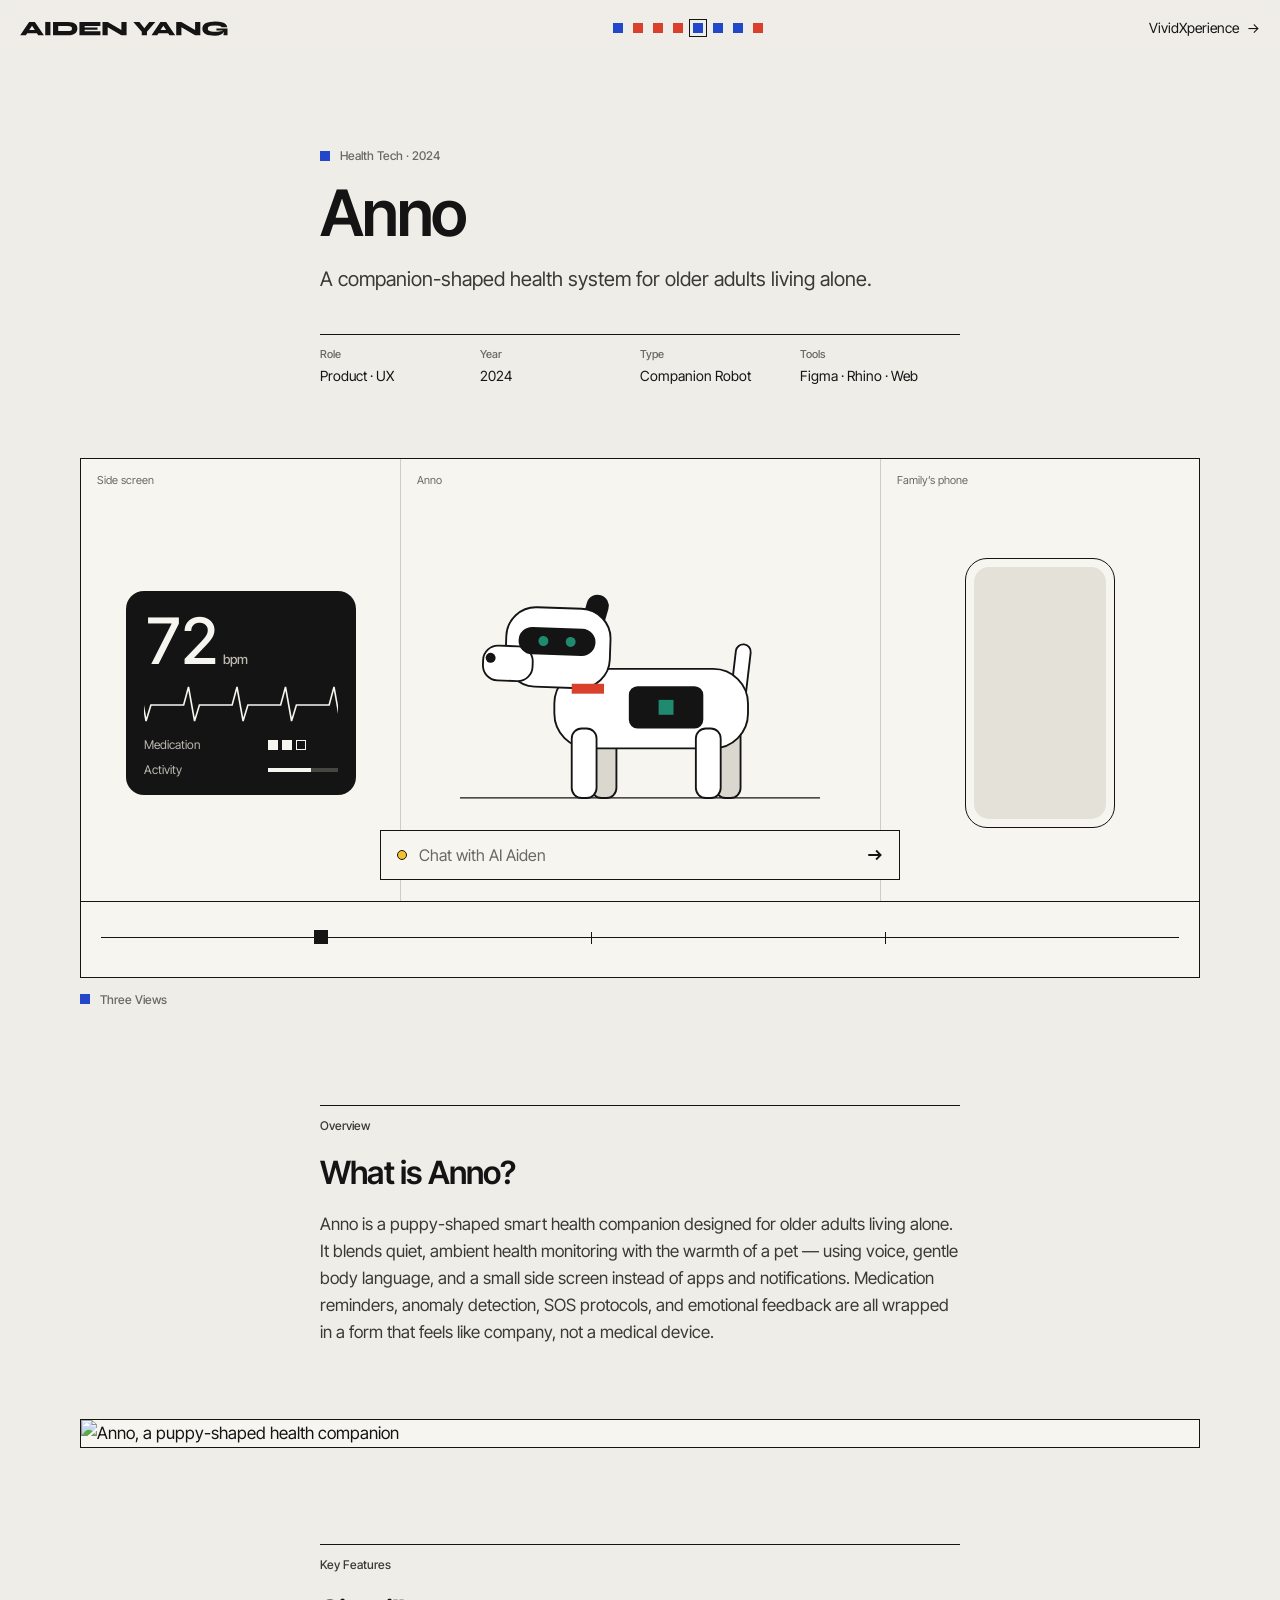
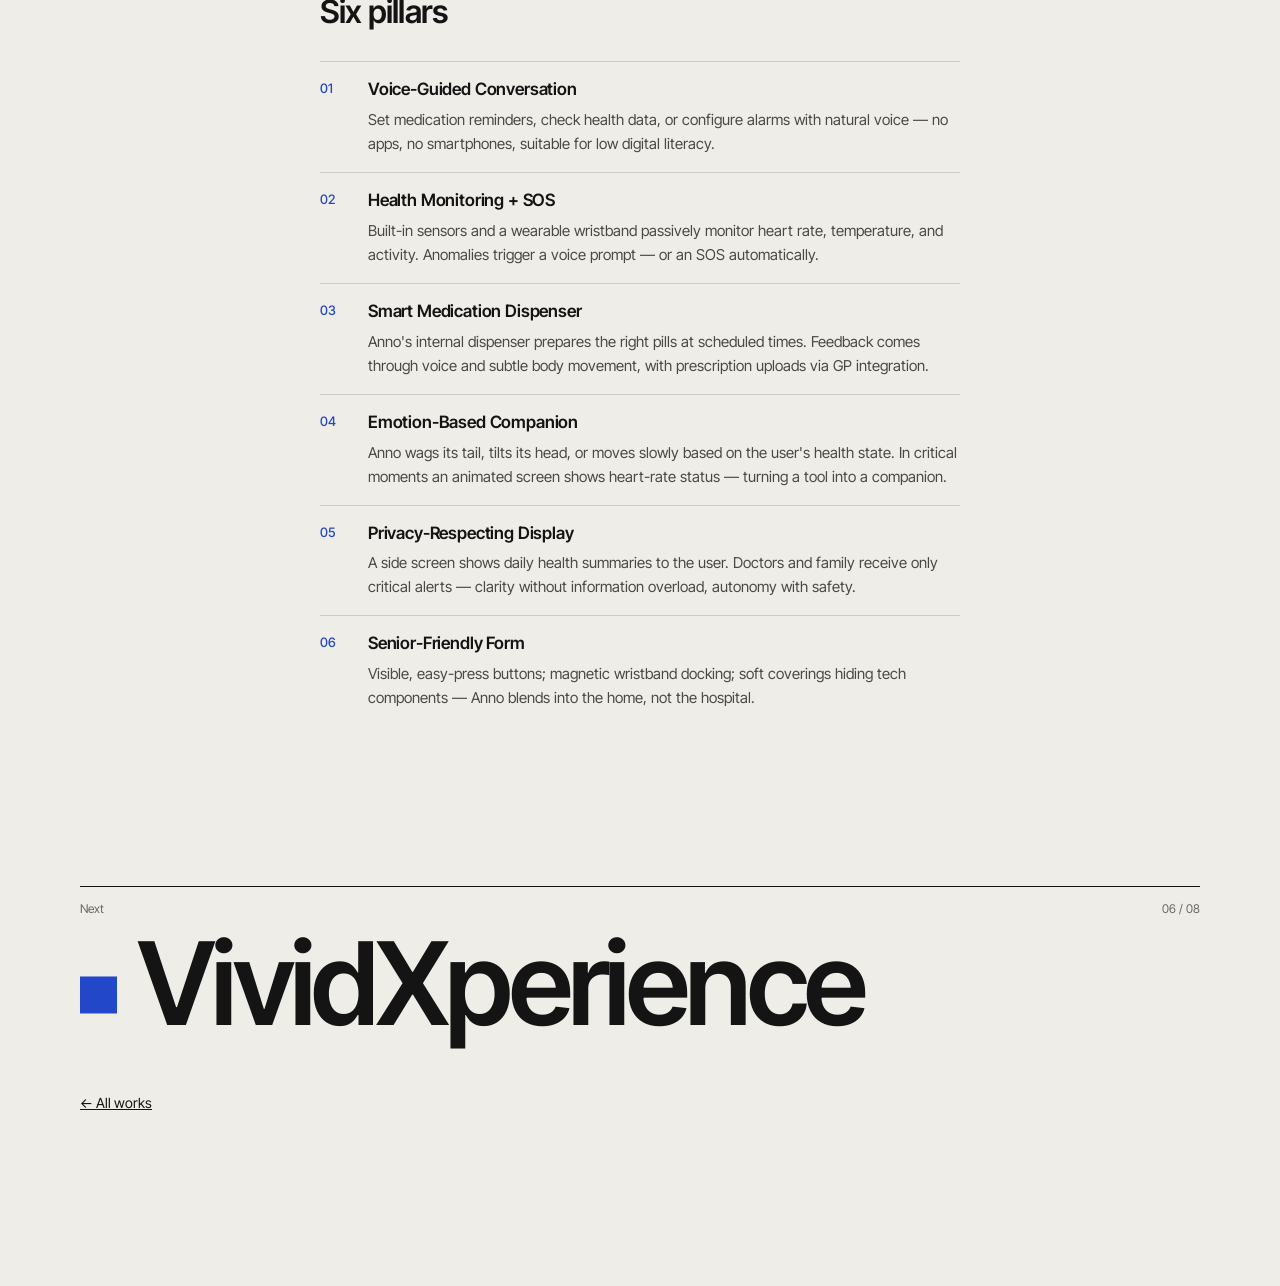
==== commit abcc9cf7: "Case studies rebuilt from the real projects; homepage reordered - Homepage opens on the three words " ====
--- a/projects/anno.html
+++ b/projects/anno.html
@@ -1,5 +1,4 @@
 <!DOCTYPE html>
-
 <html lang="en">
 <head>
 <meta charset="utf-8"/>
@@ -15,495 +14,41 @@
 <meta content="A puppy-shaped smart health companion for older adults living alone. Case study by Sydney-based designer." property="og:description"/>
 <meta content="https://aidenyang.me/Assets/3.jpg" property="og:image"/>
 <meta content="Aiden Yang Portfolio" property="og:site_name"/>
-<link href="https://fonts.googleapis.com" rel="preconnect"/>
-<link crossorigin="" href="https://fonts.gstatic.com" rel="preconnect"/>
-<link href="https://fonts.googleapis.com/css2?family=Inter+Tight:wght@400;500;600&amp;display=swap" rel="stylesheet"/>
-<script src="https://cdnjs.cloudflare.com/ajax/libs/gsap/3.12.2/gsap.min.js"></script>
-<link href="../style.css" rel="stylesheet"/>
-<link href="project.css" rel="stylesheet"/>
-<link href="anno.css" rel="stylesheet"/>
-<link href="case.css" rel="stylesheet"/><link href="../chat.css" rel="stylesheet"/></head>
-<body class="project-page case lane-design">
-<!-- Animated Background -->
-<canvas id="particles-canvas"></canvas>
-<div class="grid-background"></div>
-<!-- Custom Cursor -->
-<div class="cursor"><div class="cursor-glow"></div></div>
-<div class="cursor-dot"></div>
-<!-- Subpage Top Bar -->
-<nav class="project-nav">
-<a class="project-nav-btn project-nav-back" href="../index.html#showcase">
-<span class="arrow">←</span>
-<span data-en="Back to Works" data-zh="返回作品">Back to Works</span>
-</a>
-<button class="lang-toggle" id="langToggle">
-<span class="lang-option active" data-lang="en">EN</span>
-<span class="lang-divider">/</span>
-<span class="lang-option" data-lang="zh">中</span>
-</button>
-<a class="project-nav-btn project-nav-home" href="../index.html">
-<span data-en="Visit Main Site" data-zh="前往主站">Visit Main Site</span>
-<span class="arrow">→</span>
-</a>
-</nav><header class="cs-head"><a aria-label="Aiden Yang, home" class="cs-name" href="../index.html"><svg aria-hidden="true" fill="#141414" viewbox="0 10 720 52"><path d="M0.7 59.4 31.6 13.3H51.6L82.8 59.4H63L58.5 52.4H25L20.5 59.4ZM51.5 41.6 41.7 26.5 32 41.6Z"></path><path d="M87.5 13.3H105.5V59.4H87.5Z"></path><path d="M166.3 13.3Q176 13.3 182.4 15.2Q188.7 17.1 192.3 20.3Q195.9 23.5 197.4 27.7Q198.9 31.8 198.9 36.4Q198.9 40.9 197.2 45Q195.5 49.2 191.8 52.4Q188 55.7 181.8 57.5Q175.5 59.4 166.3 59.4H114.5V13.3ZM132.5 45H165.6Q169.6 45 172.4 44.5Q175.2 43.9 176.9 42.8Q178.6 41.8 179.4 40.1Q180.1 38.5 180.1 36.4Q180.1 34.2 179.4 32.6Q178.6 31 176.9 29.9Q175.2 28.8 172.4 28.3Q169.6 27.7 165.6 27.7H132.5Z"></path><path d="M224.1 40V45.7H278.8V59.4H206.1V13.3H278.6V27H224.1V32.8H268.7V40Z"></path><path d="M351.5 41.3V13.3H369.5V59.4H351.5L304 31.9V59.4H286V13.3H304Z"></path><path d="M469.2 13.3 440.1 47.7V59.4H422.1V47.7L392.9 13.3H414.1L431.1 34.8L448 13.3Z"></path><path d="M455.9 59.4 486.8 13.3H506.8L538 59.4H518.2L513.6 52.4H480.2L475.7 59.4ZM506.7 41.6 496.9 26.5 487.1 41.6Z"></path><path d="M607.1 41.3V13.3H625.1V59.4H607.1L559.6 31.9V59.4H541.6V13.3H559.6Z"></path><path d="M675 60.8Q665.6 60.8 657.8 59.7Q650 58.6 644.3 55.9Q638.6 53.2 635.4 48.5Q632.3 43.8 632.3 36.7Q632.3 29.6 635.5 24.8Q638.6 20 644.6 17.2Q650.5 14.3 658.8 13.1Q667 11.9 677.2 11.9Q690.5 11.9 699.5 14.3Q708.6 16.8 713.3 21.3Q718.1 25.8 718.4 32H699.7Q698.8 30.4 696.5 28.9Q694.2 27.4 689.6 26.5Q685 25.6 677.2 25.6Q667.9 25.6 662.2 26.7Q656.4 27.8 653.8 30.2Q651.1 32.7 651.1 36.7Q651.1 40.2 653.8 42.6Q656.6 44.9 662.6 46Q668.7 47.2 678.6 47.2Q685.6 47.2 690.7 46.5Q695.9 45.9 700.1 44.6Q702.3 44 704.4 43.1H681V35.6H719.4V59.4H705.3Q705.3 57.2 705.9 54.5Q706.5 51.8 707.4 48.7Q707.6 48 707.8 47.3Q703.7 53 697 56.4Q688.2 60.8 675 60.8Z"></path></svg></a><nav aria-label="All works" class="cs-run"><a aria-label="VividXperience" class="d" href="vivid.html"><span></span></a><a aria-current="page" aria-label="ANNO" class="d" href="anno.html"><span></span></a><a aria-label="Whisperfield" class="d" href="whisper.html"><span></span></a><a aria-label="CoLab" class="d" href="colab.html"><span></span></a><a aria-label="Chunks" class="p" href="chunks.html"><span></span></a><a aria-label="Investment Assistant" class="p" href="investment.html"><span></span></a><a aria-label="Gyn Research Dashboard" class="p" href="gyn-dashboard.html"><span></span></a><a aria-label="This Portfolio" class="p" href="this-site.html"><span></span></a><a aria-label="Prime Bilingual" class="x" href="prime-bilingual.html"><span></span></a></nav><a class="cs-next" href="whisper.html">Whisperfield <span aria-hidden="true">→</span></a></header>
-<!-- Hero -->
-<section class="project-hero anno-hero">
-<div aria-hidden="true" class="anno-hero-bg">
-<div class="anno-hero-glow anno-glow-1"></div>
-<div class="anno-hero-glow anno-glow-2"></div>
-</div>
-<div class="project-hero-inner">
-<div class="project-tagline" data-en="HEALTH TECH · 2024" data-zh="健康科技 · 2024">HEALTH TECH · 2024</div>
-<h1 class="project-title-xl anno-title">Anno</h1>
-<p class="project-subtitle" data-en="A companion-shaped health system for older adults living alone." data-zh="为独居老人设计的健康系统，外形却像个小伙伴。">
-                A companion-shaped health system for older adults living alone.
-            </p>
-<div class="project-meta-grid">
-<div class="meta-cell">
-<div class="meta-label" data-en="ROLE" data-zh="角色">ROLE</div>
-<div class="meta-value" data-en="Product · UX" data-zh="产品 · UX">Product · UX</div>
-</div>
-<div class="meta-cell">
-<div class="meta-label" data-en="YEAR" data-zh="年份">YEAR</div>
-<div class="meta-value">2024</div>
-</div>
-<div class="meta-cell">
-<div class="meta-label" data-en="TYPE" data-zh="类型">TYPE</div>
-<div class="meta-value" data-en="Companion Robot" data-zh="陪伴机器人">Companion Robot</div>
-</div>
-<div class="meta-cell">
-<div class="meta-label" data-en="TOOLS" data-zh="工具">TOOLS</div>
-<div class="meta-value">Figma · Rhino · Web</div>
-</div>
-</div>
-</div>
-<div class="project-cover anno-cover">
-<img alt="Anno cover" src="../Assets/3.jpg"/>
-<div class="anno-cover-overlay"></div>
-</div>
-</section>
-<!-- Overview -->
-<section class="project-section bg-medium">
-<div class="project-container"><div class="cs-col"><div class="section-eyebrow" data-en="OVERVIEW" data-zh="项目简介">OVERVIEW</div><h2 class="project-h2" data-en="What is Anno?" data-zh="Anno 是什么？">What is Anno?</h2><p class="project-lead" data-en="Anno is a puppy-shaped smart health companion designed for older adults living alone. It blends quiet, ambient health monitoring with the warmth of a pet — using voice, gentle body language, and a small side screen instead of apps and notifications. Medication reminders, anomaly detection, SOS protocols, and emotional feedback are all wrapped in a form that feels like company, not a medical device." data-zh="Anno 是一只小狗造型的智能健康陪伴机器人，专为独居老人设计。它把安静、无感的健康监测和宠物的温暖揉在一起：用语音、轻柔的肢体动作和一块小侧屏，代替 app 和推送通知。用药提醒、异常检测、SOS 流程和情绪反馈，都藏在一个像伙伴、不像医疗设备的身体里。">
-                Anno is a puppy-shaped smart health companion designed for older adults living alone. It blends quiet, ambient health monitoring with the warmth of a pet — using voice, gentle body language, and a small side screen instead of apps and notifications. Medication reminders, anomaly detection, SOS protocols, and emotional feedback are all wrapped in a form that feels like company, not a medical device.
-            </p></div></div>
-</section>
-<!-- Key Features -->
-<section class="project-section">
-<div class="project-container"><div class="cs-col"><div class="section-eyebrow" data-en="KEY FEATURES" data-zh="核心功能">KEY FEATURES</div><h2 class="project-h2" data-en="Six pillars" data-zh="六个核心设计">Six pillars</h2><div class="features-grid anno-features-grid">
-<a class="feature-card anno-feature" data-jump="meds" href="#anno-demo">
-<div class="feature-num">01</div>
-<h3 class="feature-title" data-en="Voice-Guided Conversation" data-zh="开口就能操作">Voice-Guided Conversation</h3>
-<p class="feature-desc" data-en="Set medication reminders, check health data, or configure alarms with natural voice — no apps, no smartphones, suitable for low digital literacy." data-zh="直接开口说，就能设用药提醒、问健康数据、调闹钟。不用 app，不用智能手机，不太会用数码产品的老人也能上手。">
-                        Set medication reminders, check health data, or configure alarms with natural voice — no apps, no smartphones, suitable for low digital literacy.
-                    </p>
-<span class="feature-cta" data-en="Try the demo →" data-zh="试试看 →">Try the demo →</span>
-</a>
-<a class="feature-card anno-feature" data-jump="health" href="#anno-demo">
-<div class="feature-num">02</div>
-<h3 class="feature-title" data-en="Health Monitoring + SOS" data-zh="健康监测 + SOS">Health Monitoring + SOS</h3>
-<p class="feature-desc" data-en="Built-in sensors and a wearable wristband passively monitor heart rate, temperature, and activity. Anomalies trigger a voice prompt — or an SOS automatically." data-zh="机身传感器加一条腕带，安静地记录心率、体温和活动量。发现异常会先开口问一句，情况紧急就直接发出 SOS。">
-                        Built-in sensors and a wearable wristband passively monitor heart rate, temperature, and activity. Anomalies trigger a voice prompt — or an SOS automatically.
-                    </p>
-<span class="feature-cta" data-en="Try the demo →" data-zh="试试看 →">Try the demo →</span>
-</a>
-<a class="feature-card anno-feature" data-jump="dispenser" href="#anno-demo">
-<div class="feature-num">03</div>
-<h3 class="feature-title" data-en="Smart Medication Dispenser" data-zh="智能药盒">Smart Medication Dispenser</h3>
-<p class="feature-desc" data-en="Anno's internal dispenser prepares the right pills at scheduled times. Feedback comes through voice and subtle body movement, with prescription uploads via GP integration." data-zh="Anno 肚子里的药盒会在设定时间备好该吃的药，用声音和小动作提醒你；处方由家庭医生（GP）那边直接上传。">
-                        Anno's internal dispenser prepares the right pills at scheduled times. Feedback comes through voice and subtle body movement, with prescription uploads via GP integration.
-                    </p>
-<span class="feature-cta" data-en="Try the demo →" data-zh="试试看 →">Try the demo →</span>
-</a>
-<a class="feature-card anno-feature" data-jump="emotion" href="#anno-demo">
-<div class="feature-num">04</div>
-<h3 class="feature-title" data-en="Emotion-Based Companion" data-zh="有情绪的陪伴">Emotion-Based Companion</h3>
-<p class="feature-desc" data-en="Anno wags its tail, tilts its head, or moves slowly based on the user's health state. In critical moments an animated screen shows heart-rate status — turning a tool into a companion." data-zh="身体状态好，Anno 会摇尾巴、歪歪头；不太好，它的动作会慢下来。紧要关头，屏幕会用动画显示心率。它不只是个工具，更像个伴。">
-                        Anno wags its tail, tilts its head, or moves slowly based on the user's health state. In critical moments an animated screen shows heart-rate status — turning a tool into a companion.
-                    </p>
-<span class="feature-cta" data-en="Try the demo →" data-zh="试试看 →">Try the demo →</span>
-</a>
-<a class="feature-card anno-feature" data-jump="privacy" href="#anno-demo">
-<div class="feature-num">05</div>
-<h3 class="feature-title" data-en="Privacy-Respecting Display" data-zh="把隐私留给本人">Privacy-Respecting Display</h3>
-<p class="feature-desc" data-en="A side screen shows daily health summaries to the user. Doctors and family receive only critical alerts — clarity without information overload, autonomy with safety." data-zh="侧屏上的每日健康小结只给本人看，医生和家人只会收到真正要紧的警报。信息清楚但不过载，安全和自主两边都顾到。">
-                        A side screen shows daily health summaries to the user. Doctors and family receive only critical alerts — clarity without information overload, autonomy with safety.
-                    </p>
-<span class="feature-cta" data-en="Try the demo →" data-zh="试试看 →">Try the demo →</span>
-</a>
-<div class="feature-card anno-feature anno-feature-static">
-<div class="feature-num">06</div>
-<h3 class="feature-title" data-en="Senior-Friendly Form" data-zh="适老化外形">Senior-Friendly Form</h3>
-<p class="feature-desc" data-en="Visible, easy-press buttons; magnetic wristband docking; soft coverings hiding tech components — Anno blends into the home, not the hospital." data-zh="按钮大而显眼、一按就有反应；腕带磁吸归位；软软的外壳把电子元件全都藏起来。Anno 属于客厅，不属于医院。">
-                        Visible, easy-press buttons; magnetic wristband docking; soft coverings hiding tech components — Anno blends into the home, not the hospital.
-                    </p>
-</div>
-</div></div></div>
-</section>
-<!-- ============== INTERACTIVE DEMO ============== -->
-<section class="project-section bg-medium" id="anno-demo-section">
-<div class="project-container"><div class="cs-col"><div class="section-eyebrow" data-en="INTERACTIVE DEMO" data-zh="交互演示">INTERACTIVE DEMO</div><h2 class="project-h2" data-en="A day with Anno" data-zh="和 Anno 过一天">A day with Anno</h2><p class="demos-hint" data-en="Five scenes from a typical day. Pick a scene, then tap or speak to Anno." data-zh="日常一天里的五个场景。选一个，然后点一点，或者对 Anno 说句话。">
-                Five scenes from a typical day. Pick a scene, then tap or speak to Anno.
-            </p></div><div class="cs-media"><div class="anno-stage" id="anno-demo">
-<!-- Scene picker (top) -->
-<div class="anno-scenes" id="anno-scenes">
-<button class="anno-scene-btn active" data-scene="meds">
-<span class="anno-scene-num">01</span>
-<span class="anno-scene-name" data-en="Medication" data-zh="用药">Medication</span>
-</button>
-<button class="anno-scene-btn" data-scene="health">
-<span class="anno-scene-num">02</span>
-<span class="anno-scene-name" data-en="Anomaly + SOS" data-zh="异常 + SOS">Anomaly + SOS</span>
-</button>
-<button class="anno-scene-btn" data-scene="dispenser">
-<span class="anno-scene-num">03</span>
-<span class="anno-scene-name" data-en="Dispenser" data-zh="药盒">Dispenser</span>
-</button>
-<button class="anno-scene-btn" data-scene="emotion">
-<span class="anno-scene-num">04</span>
-<span class="anno-scene-name" data-en="Emotion" data-zh="情绪">Emotion</span>
-</button>
-<button class="anno-scene-btn" data-scene="privacy">
-<span class="anno-scene-num">05</span>
-<span class="anno-scene-name" data-en="Privacy" data-zh="隐私">Privacy</span>
-</button>
-</div>
-<!-- Main stage: living-room scene with Anno + UI panels -->
-<div class="anno-room" id="anno-room">
-<!-- Background room (rug + wall) -->
-<div class="anno-room-bg">
-<div class="anno-room-wall"></div>
-<div class="anno-room-rug"></div>
-<div class="anno-room-light"></div>
-</div>
-<!-- Anno robot dog (SVG) — two synchronized views: side + front -->
-<div class="anno-dog-wrap" id="anno-dog-wrap">
-<!-- View labels -->
-<div class="anno-view-labels">
-<span class="anno-view-label">SIDE</span>
-<span class="anno-view-label">FRONT</span>
-</div>
-<!-- ========== SIDE VIEW (primary, carries screen + animations) ========== -->
-<svg aria-hidden="true" class="anno-dog anno-dog-side" id="anno-dog" viewbox="0 0 440 300">
-<!--
-                              Robot-dog layout (Spot/Aibo style, faces LEFT):
-                                Body is a rectangular chassis with rounded corners
-                                and a visible joint-seam separating "torso" and "rear".
-                                Head is a flat-top block with a chin shelf (snout box)
-                                and a wide black visor across the eyes.
-                                Tail is a short rectangular nub joined directly to
-                                the rear panel (no gap).
-                                4 legs: each leg = upper segment + knee + lower segment
-                                + foot pad. Front-pair legs lean slightly forward,
-                                rear-pair legs lean slightly backward.
-
-                              Z-order (back to front):
-                                tail · back-side legs · body chassis · neck · head ·
-                                front-side legs (so the foreground legs sit in front
-                                of the body, conveying depth).
-                            -->
-<defs>
-<!-- Body shading: soft top-light -->
-<lineargradient id="annoBodyGrad" x1="0" x2="0" y1="0" y2="1">
-<stop offset="0" stop-color="#ffffff"></stop>
-<stop offset="0.6" stop-color="#f4f5f9"></stop>
-<stop offset="1" stop-color="#dadde6"></stop>
-</lineargradient>
-<lineargradient id="annoLegGrad" x1="0" x2="0" y1="0" y2="1">
-<stop offset="0" stop-color="#f4f5f9"></stop>
-<stop offset="1" stop-color="#c9cdd8"></stop>
-</lineargradient>
-<lineargradient id="annoHeadGrad" x1="0" x2="0" y1="0" y2="1">
-<stop offset="0" stop-color="#ffffff"></stop>
-<stop offset="1" stop-color="#dee1ea"></stop>
-</lineargradient>
-</defs>
-<!-- Floor shadow -->
-<ellipse cx="240" cy="286" fill="#000" opacity="0.22" rx="170" ry="9"></ellipse>
-<!-- ===== Tail (short rectangular nub joined to rear panel) ===== -->
-<g class="anno-tail" id="anno-tail">
-<!-- Tail base (anchored to body) -->
-<rect fill="#dde0e8" height="22" rx="3" stroke="#b8bcc8" stroke-width="1.2" width="14" x="372" y="118"></rect>
-<!-- Tail tip -->
-<rect fill="#eef0f4" height="18" rx="4" stroke="#c8ccd6" stroke-width="1.2" width="22" x="386" y="120"></rect>
-<!-- Joint seam between base and tip -->
-<line stroke="#b8bcc8" stroke-width="0.8" x1="386" x2="386" y1="124" y2="136"></line>
-</g>
-<!-- ===== BACK-SIDE LEGS (behind the body) =====
-                                 Each leg = upper rectangle + knee circle + lower
-                                 rectangle + foot pad. Slight angle to suggest a
-                                 stance. Drawn dimmer to recede. -->
-<g class="anno-leg anno-leg-back-hind">
-<!-- Upper segment -->
-<rect fill="#d8dbe4" height="44" rx="6" stroke="#a8aebd" stroke-width="1.3" width="22" x="320" y="194"></rect>
-<!-- Knee joint -->
-<circle cx="331" cy="238" fill="#cdd1dc" r="7" stroke="#9da3b3" stroke-width="1.2"></circle>
-<!-- Lower segment -->
-<rect fill="#d8dbe4" height="36" rx="5" stroke="#a8aebd" stroke-width="1.2" width="14" x="325" y="238"></rect>
-<!-- Foot pad -->
-<rect fill="#bfc3cf" height="10" rx="4" stroke="#969ba9" stroke-width="1.2" width="24" x="320" y="272"></rect>
-</g>
-<g class="anno-leg anno-leg-back-front">
-<!-- Background-version of front-front leg, slightly offset for parallax -->
-<rect fill="#d8dbe4" height="44" rx="6" stroke="#a8aebd" stroke-width="1.3" width="22" x="170" y="194"></rect>
-<circle cx="181" cy="238" fill="#cdd1dc" r="7" stroke="#9da3b3" stroke-width="1.2"></circle>
-<rect fill="#d8dbe4" height="36" rx="5" stroke="#a8aebd" stroke-width="1.2" width="14" x="175" y="238"></rect>
-<rect fill="#bfc3cf" height="10" rx="4" stroke="#969ba9" stroke-width="1.2" width="24" x="170" y="272"></rect>
-</g>
-<!-- ===== BODY CHASSIS =====
-                                 Single rounded-rectangle chassis with a visible
-                                 dashed seam in the middle separating "front torso"
-                                 and "rear panel". Top edge is flat (no neck hump). -->
-<g class="anno-body">
-<path d="M 158 96
-                                         L 374 96
-                                         Q 386 96 386 110
-                                         L 386 196
-                                         Q 386 210 374 210
-                                         L 158 210
-                                         Q 144 210 144 196
-                                         L 144 110
-                                         Q 144 96 158 96 Z" fill="url(#annoBodyGrad)" stroke="#b8bcc8" stroke-linejoin="round" stroke-width="1.6"></path>
-<!-- Joint seam between front torso and rear panel -->
-<line stroke="#a8aebd" stroke-dasharray="3 3" stroke-width="1.4" x1="280" x2="280" y1="96" y2="210"></line>
-<!-- Belly chamfer / lower seam -->
-<line opacity="0.7" stroke="#c8ccd6" stroke-width="0.8" x1="160" x2="378" y1="200" y2="200"></line>
-<!-- ===== Side display screen (front torso) ===== -->
-<g class="anno-screen" id="anno-screen">
-<rect fill="#0e1320" height="58" rx="8" stroke="#3b4358" stroke-width="1.4" width="92" x="170" y="124"></rect>
-<rect fill="#0a0f1c" height="50" rx="5" width="84" x="174" y="128"></rect>
-<!-- Row 1: heart + BPM -->
-<path class="anno-screen-heart" d="M 184 144
-                                             a 2.8 2.8 0 0 1 5.6 0
-                                             a 2.8 2.8 0 0 1 5.6 0
-                                             q 0 3.4 -5.6 7
-                                             q -5.6 -3.6 -5.6 -7 Z" fill="#ff5577"></path>
-<text class="anno-screen-bpm" fill="#fff" font-family="Orbitron, sans-serif" font-size="13" font-weight="700" id="anno-screen-bpm" x="200" y="150">72</text>
-<text fill="#9aa3b8" font-family="Orbitron, sans-serif" font-size="7" x="225" y="150">bpm</text>
-<!-- Row 2: BP -->
-<circle cx="187" cy="166" fill="none" r="2.8" stroke="#7fb3ff" stroke-width="1"></circle>
-<line stroke="#7fb3ff" stroke-width="1" x1="187" x2="187" y1="164" y2="166"></line>
-<text class="anno-screen-bp" fill="#fff" font-family="Orbitron, sans-serif" font-size="10" font-weight="600" id="anno-screen-bp" x="196" y="170">118/78</text>
-<text fill="#9aa3b8" font-family="Orbitron, sans-serif" font-size="7" x="234" y="170">mmHg</text>
-</g>
-<!-- ===== Physical buttons (rear panel) ===== -->
-<g class="anno-buttons">
-<rect fill="#e3e6ee" height="48" rx="6" stroke="#b8bcc8" stroke-width="1.2" width="36" x="296" y="124"></rect>
-<circle cx="306" cy="138" fill="#fff" r="4" stroke="#aab0bf" stroke-width="0.9"></circle>
-<circle cx="322" cy="138" fill="#fff" r="4" stroke="#aab0bf" stroke-width="0.9"></circle>
-<circle cx="306" cy="158" fill="#fff" r="4" stroke="#aab0bf" stroke-width="0.9"></circle>
-<circle cx="322" cy="158" fill="#fff" r="4" stroke="#aab0bf" stroke-width="0.9"></circle>
-</g>
-<!-- Speaker grille on rear panel -->
-<g class="anno-grille" opacity="0.6">
-<circle cx="346" cy="146" fill="#888d9b" r="1.4"></circle>
-<circle cx="354" cy="146" fill="#888d9b" r="1.4"></circle>
-<circle cx="362" cy="146" fill="#888d9b" r="1.4"></circle>
-<circle cx="346" cy="154" fill="#888d9b" r="1.4"></circle>
-<circle cx="354" cy="154" fill="#888d9b" r="1.4"></circle>
-<circle cx="362" cy="154" fill="#888d9b" r="1.4"></circle>
-</g>
-</g>
-<!-- ===== HEAD (true side-view profile) =====
-                                 In a side view we only see ONE eye, ONE ear (the
-                                 near one), and the snout extending forward (left).
-                                 The far ear is hidden behind the skull. -->
-<g class="anno-head" id="anno-head">
-<!-- Far-side ear: only the tip pokes out behind the near ear -->
-<path class="anno-ear anno-ear-r" d="M 138 28 L 144 10 L 150 34 Z" fill="#cdd1dc" opacity="0.9" stroke="#a8aebd" stroke-linejoin="round" stroke-width="1.1"></path>
-<!-- SKULL: chunky rounded-rect block. -->
-<path d="M 96 110
-                                         L 96 58
-                                         Q 96 38 116 36
-                                         L 168 36
-                                         Q 188 38 188 58
-                                         L 188 100
-                                         Q 188 112 178 112
-                                         L 96 112 Z" fill="url(#annoHeadGrad)" stroke="#b8bcc8" stroke-linejoin="round" stroke-width="1.7"></path>
-<!-- Near-side ear (the one closest to viewer) -->
-<path class="anno-ear anno-ear-l" d="M 116 38 L 124 8 L 134 38 Z" fill="url(#annoHeadGrad)" stroke="#a8aebd" stroke-linejoin="round" stroke-width="1.3"></path>
-<!-- Inner-ear shadow for depth -->
-<path d="M 119 36 L 124 16 L 130 36 Z" fill="#cdd1dc" opacity="0.7"></path>
-<!-- SNOUT: smaller stepped block sticking out the front-bottom -->
-<path d="M 56 86
-                                         Q 50 80 56 74
-                                         L 96 74
-                                         L 96 110
-                                         L 60 110
-                                         Q 50 110 56 102 Z" fill="url(#annoHeadGrad)" stroke="#b8bcc8" stroke-linejoin="round" stroke-width="1.6"></path>
-<!-- Snout-to-skull seam (subtle highlight) -->
-<line opacity="0.8" stroke="#dde0e8" stroke-width="1" x1="96" x2="96" y1="76" y2="110"></line>
-<!-- VISOR -->
-<rect fill="#0e1320" height="22" rx="11" stroke="#262d3f" stroke-width="1.2" width="50" x="100" y="56"></rect>
-<!-- Visor lens highlight -->
-<path d="M 108 60 Q 124 56 142 60" fill="none" opacity="0.85" stroke="#3b4358" stroke-width="0.8"></path>
-<!-- ONE eye visible (near-side) -->
-<g class="anno-eyes" id="anno-eyes">
-<ellipse class="anno-eye anno-eye-l" cx="120" cy="67" fill="#5b8eff" rx="6" ry="6.5"></ellipse>
-<ellipse class="anno-eye-shine" cx="118" cy="64" fill="#ffffff" opacity="0.85" rx="1.6" ry="1.6"></ellipse>
-</g>
-<!-- Nose pad on the front of the snout -->
-<ellipse cx="58" cy="90" fill="#1a1f2c" rx="5" ry="4.5"></ellipse>
-<!-- Mouth line on the snout underside -->
-<path class="anno-mouth" d="M 68 100 Q 80 103 92 100" fill="none" id="anno-mouth" stroke="#5a6072" stroke-linecap="round" stroke-width="1.1"></path>
-</g>
-<!-- ===== FRONT-SIDE LEGS (in front of body) ===== -->
-<g class="anno-leg anno-leg-front-hind">
-<rect fill="url(#annoLegGrad)" height="46" rx="6" stroke="#a8aebd" stroke-width="1.3" width="24" x="352" y="194"></rect>
-<circle cx="364" cy="240" fill="#dadde6" r="8" stroke="#9da3b3" stroke-width="1.2"></circle>
-<rect fill="url(#annoLegGrad)" height="34" rx="5" stroke="#a8aebd" stroke-width="1.2" width="14" x="358" y="240"></rect>
-<rect fill="#cdd1dc" height="10" rx="4" stroke="#969ba9" stroke-width="1.2" width="26" x="352" y="272"></rect>
-</g>
-<g class="anno-leg anno-leg-front-front">
-<!-- Front-most leg at x=148 — sits just inside the body's lower-left -->
-<rect fill="url(#annoLegGrad)" height="46" rx="6" stroke="#a8aebd" stroke-width="1.3" width="24" x="148" y="194"></rect>
-<circle cx="160" cy="240" fill="#dadde6" r="8" stroke="#9da3b3" stroke-width="1.2"></circle>
-<rect fill="url(#annoLegGrad)" height="34" rx="5" stroke="#a8aebd" stroke-width="1.2" width="14" x="154" y="240"></rect>
-<rect fill="#cdd1dc" height="10" rx="4" stroke="#969ba9" stroke-width="1.2" width="26" x="148" y="272"></rect>
-<!-- Wristband on the visible front leg -->
-<g class="anno-wristband" id="anno-wristband">
-<rect fill="#fff" height="14" rx="3" stroke="#9aa3b8" stroke-width="1.2" width="30" x="146" y="256"></rect>
-<rect fill="#0e1320" height="8" rx="2" width="18" x="152" y="259"></rect>
-<circle class="anno-wristband-pulse" cx="161" cy="263" fill="#3eea8a" r="2"></circle>
-</g>
-</g>
-</svg>
-<!-- ========== FRONT VIEW (decorative, mirrors emotion state)
-                                       viewBox 460×300 matches the side-view aspect ratio (≈1.5:1)
-                                       so both SVGs render at the same visual size when sized
-                                       by width. All original front-view content (designed for
-                                       a 280-wide canvas) is wrapped in a translate(90,0) group
-                                       so it sits centred in the wider canvas. ========== -->
-<svg aria-hidden="true" class="anno-dog anno-dog-front" viewbox="0 0 460 300">
-<!-- Floor shadow (positioned in the new canvas centre) -->
-<ellipse cx="230" cy="284" fill="#000" opacity="0.22" rx="100" ry="7"></ellipse>
-<g transform="translate(90, 0)">
-<!-- ===== Rear legs (drawn BEFORE body so the body
-                                       hides the top of the rear legs, giving real
-                                       depth). They're narrower + slightly shorter
-                                       than front legs to convey perspective. ===== -->
-<g class="anno-leg-rear-l" opacity="0.85">
-<rect fill="#d8dbe4" height="92" rx="5" stroke="#9da3b3" stroke-width="1.1" width="18" x="100" y="158"></rect>
-<circle cx="109" cy="252" fill="#cdd1dc" r="6" stroke="#9da3b3" stroke-width="1.1"></circle>
-<rect fill="#d8dbe4" height="22" rx="4" stroke="#9da3b3" stroke-width="1.1" width="10" x="104" y="252"></rect>
-<rect fill="#bfc3cf" height="9" rx="3" stroke="#969ba9" stroke-width="1.1" width="18" x="100" y="274"></rect>
-</g>
-<g class="anno-leg-rear-r" opacity="0.85">
-<rect fill="#d8dbe4" height="92" rx="5" stroke="#9da3b3" stroke-width="1.1" width="18" x="162" y="158"></rect>
-<circle cx="171" cy="252" fill="#cdd1dc" r="6" stroke="#9da3b3" stroke-width="1.1"></circle>
-<rect fill="#d8dbe4" height="22" rx="4" stroke="#9da3b3" stroke-width="1.1" width="10" x="166" y="252"></rect>
-<rect fill="#bfc3cf" height="9" rx="3" stroke="#969ba9" stroke-width="1.1" width="18" x="162" y="274"></rect>
-</g>
-<!-- Body chassis (rectangular, rounded corners) — covers tops of rear legs -->
-<rect fill="url(#annoBodyGrad)" height="100" rx="20" stroke="#b8bcc8" stroke-width="1.7" width="168" x="56" y="120"></rect>
-<!-- Side display screen (mounted on left flank, partially visible from front) -->
-<rect fill="#0e1320" height="40" rx="3" stroke="#3b4358" stroke-width="1" width="14" x="50" y="150"></rect>
-<!-- Side buttons block (mounted on right flank) -->
-<rect fill="#dde0e8" height="40" rx="3" stroke="#b8bcc8" stroke-width="1" width="14" x="216" y="150"></rect>
-<!-- ===== Front legs (drawn AFTER body so they sit in front) ===== -->
-<g class="anno-leg-front-fl">
-<rect fill="url(#annoLegGrad)" height="40" rx="6" stroke="#a8aebd" stroke-width="1.3" width="22" x="64" y="218"></rect>
-<circle cx="75" cy="258" fill="#dadde6" r="7" stroke="#9da3b3" stroke-width="1.2"></circle>
-<rect fill="url(#annoLegGrad)" height="22" rx="4" stroke="#a8aebd" stroke-width="1.2" width="12" x="69" y="258"></rect>
-<rect fill="#cdd1dc" height="9" rx="3" stroke="#969ba9" stroke-width="1.2" width="26" x="62" y="278"></rect>
-<!-- Wristband -->
-<rect fill="#fff" height="11" rx="2.5" stroke="#9aa3b8" stroke-width="1.2" width="26" x="62" y="246"></rect>
-<rect fill="#0e1320" height="7" rx="1.5" width="16" x="67" y="248"></rect>
-<circle class="anno-wristband-pulse" cx="75" cy="251.5" fill="#3eea8a" r="1.6"></circle>
-</g>
-<g class="anno-leg-front-fr">
-<rect fill="url(#annoLegGrad)" height="40" rx="6" stroke="#a8aebd" stroke-width="1.3" width="22" x="194" y="218"></rect>
-<circle cx="205" cy="258" fill="#dadde6" r="7" stroke="#9da3b3" stroke-width="1.2"></circle>
-<rect fill="url(#annoLegGrad)" height="22" rx="4" stroke="#a8aebd" stroke-width="1.2" width="12" x="199" y="258"></rect>
-<rect fill="#cdd1dc" height="9" rx="3" stroke="#969ba9" stroke-width="1.2" width="26" x="192" y="278"></rect>
-</g>
-<!-- ===== Head (front view) ===== -->
-<g class="anno-head-front">
-<!-- Two upright ears (slightly outward) -->
-<path d="M 96 50 L 106 22 L 118 50 Z" fill="url(#annoHeadGrad)" stroke="#a8aebd" stroke-linejoin="round" stroke-width="1.3"></path>
-<path d="M 162 50 L 174 22 L 184 50 Z" fill="url(#annoHeadGrad)" stroke="#a8aebd" stroke-linejoin="round" stroke-width="1.3"></path>
-<!-- Inner-ear shadows -->
-<path d="M 100 48 L 106 30 L 114 48 Z" fill="#cdd1dc" opacity="0.7"></path>
-<path d="M 166 48 L 174 30 L 180 48 Z" fill="#cdd1dc" opacity="0.7"></path>
-<!-- Skull: chunky front face -->
-<path d="M 92 118
-                                         L 92 64
-                                         Q 92 46 112 44
-                                         L 168 44
-                                         Q 188 46 188 64
-                                         L 188 118
-                                         Q 188 128 178 128
-                                         L 102 128
-                                         Q 92 128 92 118 Z" fill="url(#annoHeadGrad)" stroke="#b8bcc8" stroke-linejoin="round" stroke-width="1.7"></path>
-<!-- Visor: wide rounded band -->
-<rect fill="#0e1320" height="28" rx="14" stroke="#262d3f" stroke-width="1.2" width="80" x="100" y="68"></rect>
-<!-- Visor top highlight -->
-<path d="M 108 73 Q 140 70 172 73" fill="none" opacity="0.85" stroke="#3b4358" stroke-width="0.9"></path>
-<!-- Two round blue eyes -->
-<ellipse class="anno-eye anno-eye-l-front" cx="122" cy="82" fill="#5b8eff" rx="6.5" ry="7"></ellipse>
-<ellipse class="anno-eye anno-eye-r-front" cx="158" cy="82" fill="#5b8eff" rx="6.5" ry="7"></ellipse>
-<!-- Highlights -->
-<ellipse cx="120" cy="79" fill="#fff" opacity="0.85" rx="1.7" ry="1.7"></ellipse>
-<ellipse cx="156" cy="79" fill="#fff" opacity="0.85" rx="1.7" ry="1.7"></ellipse>
-<!-- Snout: short rectangle protruding down -->
-<rect fill="url(#annoHeadGrad)" height="22" rx="9" stroke="#b8bcc8" stroke-width="1.5" width="44" x="118" y="120"></rect>
-<!-- Nose -->
-<ellipse cx="140" cy="128" fill="#1a1f2c" rx="6" ry="4"></ellipse>
-<!-- Mouth -->
-<path d="M 132 138 Q 140 142 148 138" fill="none" stroke="#5a6072" stroke-linecap="round" stroke-width="1.1"></path>
-</g>
-<!-- Subtle tail-tip peeking from the right (front view shows the very tip) -->
-<path d="M 222 152 Q 240 148 246 162 L 222 168 Z" fill="#eef0f4" opacity="0.85" stroke="#c8ccd6" stroke-width="1.2"></path>
-</g>
-</svg>
-<!-- Speech bubble — HTML overlay so long messages wrap.
-                             Anchored to the top-right of the dog (above the head). -->
-<div aria-live="polite" class="anno-bubble" id="anno-bubble">
-<span id="anno-bubble-text">...</span>
-<span aria-hidden="true" class="anno-bubble-tail"></span>
-</div>
-</div>
-<!-- Side panel (right): contextual UI per scene -->
-<aside class="anno-panel" id="anno-panel">
-<div class="anno-panel-eyebrow" data-en="MEDICATION" data-zh="用药" id="anno-panel-eyebrow">MEDICATION</div>
-<h3 class="anno-panel-title" id="anno-panel-title">8:00 AM — Morning routine</h3>
-<div class="anno-panel-body" id="anno-panel-body">
-<!-- injected per scene -->
-</div>
-</aside>
-<!-- Voice input bar (bottom) -->
-<div class="anno-voice" id="anno-voice">
-<button aria-label="Speak to Anno" class="anno-voice-mic" id="anno-voice-mic">
-<svg fill="none" stroke="currentColor" stroke-width="2" viewbox="0 0 24 24">
-<rect height="12" rx="3" width="6" x="9" y="3"></rect>
-<path d="M5 11a7 7 0 0 0 14 0"></path>
-<line x1="12" x2="12" y1="18" y2="22"></line>
-<line x1="8" x2="16" y1="22" y2="22"></line>
-</svg>
-</button>
-<div class="anno-voice-prompts" id="anno-voice-prompts">
-<!-- prompts injected per scene -->
-</div>
-</div>
-</div>
-</div></div></div>
-</section>
-<!-- Bottom Nav -->
-<section class="project-end">
-<a class="project-end-link" href="../index.html#showcase">
-<span class="arrow">←</span>
-<span data-en="Back to all works" data-zh="返回全部作品">Back to all works</span>
-</a>
-</section><footer class="cs-end" style="--next-lane: #2247C9"><div class="cs-end-row"><span>Next</span><span>03 / 09</span></div><a class="cs-big" href="whisper.html"><i></i>Whisperfield</a><a class="cs-back" href="../index.html">← All works</a></footer>
-<script src="../script.js"></script>
-<script src="anno-demos.js"></script>
-<script>
-        document.body.classList.add('loaded');
-        const loaderEl = document.querySelector('.loader');
-        if (loaderEl) loaderEl.remove();
-    </script>
-<div class="cs-chat-wrap"><div aria-label="Chat with AI Aiden" data-qs="Chat with AI Aiden|Why did you build ANNO?|What was the hardest part?|What would you do next?" id="chat" role="region">
-<div class="chat-log"><div class="chat-top"><button aria-label="Close conversation" class="chat-close" type="button"><svg aria-hidden="true" fill="none" height="14" stroke="currentColor" stroke-width="1.5" viewbox="0 0 14 14" width="14"><path d="M2 2l10 10M12 2L2 12"></path></svg></button></div><div aria-live="polite" class="chat-msgs"></div></div>
-<form><span aria-hidden="true" class="chat-dot"></span><input aria-label="Ask AI Aiden" autocomplete="off" placeholder="Chat with AI Aiden" type="text"/><button aria-label="Send" type="submit"><svg aria-hidden="true" fill="none" height="18" stroke="currentColor" stroke-width="1.6" viewbox="0 0 16 16" width="18"><path d="M2 8h11M9 4l4 4-4 4"></path></svg></button></form>
-</div></div><script src="../chat.js"></script></body>
+<link rel="preconnect" href="https://fonts.googleapis.com"/>
+<link rel="preconnect" href="https://fonts.gstatic.com" crossorigin=""/>
+<link rel="stylesheet" href="https://fonts.googleapis.com/css2?family=Inter+Tight:wght@400;500;600&amp;display=swap"/>
+<link rel="stylesheet" href="case.css"/>
+<link rel="stylesheet" href="../chat.css"/>
+</head>
+<body class="case lane-design">
+<header class="cs-head"><a class="cs-name" href="../index.html" aria-label="Aiden Yang, home"><svg viewBox="0 10 720 52" aria-hidden="true" fill="#141414"><path d="M0.7 59.4 31.6 13.3H51.6L82.8 59.4H63L58.5 52.4H25L20.5 59.4ZM51.5 41.6 41.7 26.5 32 41.6Z"/><path d="M87.5 13.3H105.5V59.4H87.5Z"/><path d="M166.3 13.3Q176 13.3 182.4 15.2Q188.7 17.1 192.3 20.3Q195.9 23.5 197.4 27.7Q198.9 31.8 198.9 36.4Q198.9 40.9 197.2 45Q195.5 49.2 191.8 52.4Q188 55.7 181.8 57.5Q175.5 59.4 166.3 59.4H114.5V13.3ZM132.5 45H165.6Q169.6 45 172.4 44.5Q175.2 43.9 176.9 42.8Q178.6 41.8 179.4 40.1Q180.1 38.5 180.1 36.4Q180.1 34.2 179.4 32.6Q178.6 31 176.9 29.9Q175.2 28.8 172.4 28.3Q169.6 27.7 165.6 27.7H132.5Z"/><path d="M224.1 40V45.7H278.8V59.4H206.1V13.3H278.6V27H224.1V32.8H268.7V40Z"/><path d="M351.5 41.3V13.3H369.5V59.4H351.5L304 31.9V59.4H286V13.3H304Z"/><path d="M469.2 13.3 440.1 47.7V59.4H422.1V47.7L392.9 13.3H414.1L431.1 34.8L448 13.3Z"/><path d="M455.9 59.4 486.8 13.3H506.8L538 59.4H518.2L513.6 52.4H480.2L475.7 59.4ZM506.7 41.6 496.9 26.5 487.1 41.6Z"/><path d="M607.1 41.3V13.3H625.1V59.4H607.1L559.6 31.9V59.4H541.6V13.3H559.6Z"/><path d="M675 60.8Q665.6 60.8 657.8 59.7Q650 58.6 644.3 55.9Q638.6 53.2 635.4 48.5Q632.3 43.8 632.3 36.7Q632.3 29.6 635.5 24.8Q638.6 20 644.6 17.2Q650.5 14.3 658.8 13.1Q667 11.9 677.2 11.9Q690.5 11.9 699.5 14.3Q708.6 16.8 713.3 21.3Q718.1 25.8 718.4 32H699.7Q698.8 30.4 696.5 28.9Q694.2 27.4 689.6 26.5Q685 25.6 677.2 25.6Q667.9 25.6 662.2 26.7Q656.4 27.8 653.8 30.2Q651.1 32.7 651.1 36.7Q651.1 40.2 653.8 42.6Q656.6 44.9 662.6 46Q668.7 47.2 678.6 47.2Q685.6 47.2 690.7 46.5Q695.9 45.9 700.1 44.6Q702.3 44 704.4 43.1H681V35.6H719.4V59.4H705.3Q705.3 57.2 705.9 54.5Q706.5 51.8 707.4 48.7Q707.6 48 707.8 47.3Q703.7 53 697 56.4Q688.2 60.8 675 60.8Z"/></svg></a><nav class="cs-run" aria-label="All works"><a class="d" href="colab.html" aria-label="CoLab"><span></span></a><a class="p" href="gyn-dashboard.html" aria-label="Gyn Research Dashboard"><span></span></a><a class="p" href="chunks.html" aria-label="Chunks"><span></span></a><a class="p" href="this-site.html" aria-label="This Portfolio"><span></span></a><a class="d" href="anno.html" aria-label="ANNO" aria-current="page"><span></span></a><a class="d" href="vivid.html" aria-label="VividXperience"><span></span></a><a class="d" href="whisper.html" aria-label="Whisperfield"><span></span></a><a class="p" href="investment.html" aria-label="Investment Assistant"><span></span></a></nav><a class="cs-next" href="vivid.html">VividXperience <span aria-hidden="true">→</span></a></header>
+<main>
+<section class="cs-hero"><div class="cs-col">
+<p class="cs-tag">Health Tech · 2024</p>
+<h1>Anno</h1>
+<p class="cs-sub">A companion-shaped health system for older adults living alone.</p>
+<dl class="cs-meta"><div><dt>Role</dt><dd>Product · UX</dd></div><div><dt>Year</dt><dd>2024</dd></div><div><dt>Type</dt><dd>Companion Robot</dd></div><div><dt>Tools</dt><dd>Figma · Rhino · Web</dd></div></dl>
+</div></section>
+<section class="cs-proto"><figure class="proto-fig"><div class="proto" id="proto"></div><figcaption>Three Views</figcaption></figure></section>
+<section class="cs-sec"><div class="cs-col">
+<p class="cs-eye">Overview</p>
+<h2>What is Anno?</h2>
+<p>Anno is a puppy-shaped smart health companion designed for older adults living alone. It blends quiet, ambient health monitoring with the warmth of a pet — using voice, gentle body language, and a small side screen instead of apps and notifications. Medication reminders, anomaly detection, SOS protocols, and emotional feedback are all wrapped in a form that feels like company, not a medical device.</p>
+</div></section>
+<section class="cs-shots"><img src="../Assets/3.jpg" alt="Anno, a puppy-shaped health companion" loading="lazy"/></section>
+<section class="cs-sec"><div class="cs-col">
+<p class="cs-eye">Key Features</p>
+<h2>Six pillars</h2>
+<ol class="cs-list"><li><h3>Voice-Guided Conversation</h3><p>Set medication reminders, check health data, or configure alarms with natural voice — no apps, no smartphones, suitable for low digital literacy.</p></li><li><h3>Health Monitoring + SOS</h3><p>Built-in sensors and a wearable wristband passively monitor heart rate, temperature, and activity. Anomalies trigger a voice prompt — or an SOS automatically.</p></li><li><h3>Smart Medication Dispenser</h3><p>Anno's internal dispenser prepares the right pills at scheduled times. Feedback comes through voice and subtle body movement, with prescription uploads via GP integration.</p></li><li><h3>Emotion-Based Companion</h3><p>Anno wags its tail, tilts its head, or moves slowly based on the user's health state. In critical moments an animated screen shows heart-rate status — turning a tool into a companion.</p></li><li><h3>Privacy-Respecting Display</h3><p>A side screen shows daily health summaries to the user. Doctors and family receive only critical alerts — clarity without information overload, autonomy with safety.</p></li><li><h3>Senior-Friendly Form</h3><p>Visible, easy-press buttons; magnetic wristband docking; soft coverings hiding tech components — Anno blends into the home, not the hospital.</p></li></ol>
+</div></section>
+</main>
+<footer class="cs-end" style="--next-lane: #2247C9"><div class="cs-end-row"><span>Next</span><span>06 / 08</span></div><a class="cs-big" href="vivid.html"><i></i>VividXperience</a><a class="cs-back" href="../index.html">← All works</a></footer>
+<div class="cs-chat-wrap"><div id="chat" role="region" aria-label="Chat with AI Aiden" data-qs="Chat with AI Aiden|Why did you build ANNO?|What was the hardest part?|What would you do next?">
+<div class="chat-log"><div class="chat-top"><button type="button" class="chat-close" aria-label="Close conversation"><svg width="14" height="14" viewBox="0 0 14 14" fill="none" stroke="currentColor" stroke-width="1.5" aria-hidden="true"><path d="M2 2l10 10M12 2L2 12"/></svg></button></div><div class="chat-msgs" aria-live="polite"></div></div>
+<form><span class="chat-dot" aria-hidden="true"></span><input type="text" aria-label="Ask AI Aiden" placeholder="Chat with AI Aiden" autocomplete="off"><button type="submit" aria-label="Send"><svg width="18" height="18" viewBox="0 0 16 16" fill="none" stroke="currentColor" stroke-width="1.6" aria-hidden="true"><path d="M2 8h11M9 4l4 4-4 4"/></svg></button></form>
+</div></div>
+<script src="../chat.js"></script>
+<script src="proto/kit.js"></script>
+<script src="proto/anno.js"></script>
+</body>
 </html>
--- a/projects/case.css
+++ b/projects/case.css
@@ -1,197 +1,94 @@
-/* Case-study layout: one quiet reading column, work shown big.
-   Loaded after the legacy styles; overrides their chrome, keeps every demo working. */
+/* Case study: one reading column, one prototype shown wide. */
+:root { --paper: #EFEDE7; --card: #F7F5F0; --ink: #141414; --mute: #6A6862; --hair: #CFCCC4; --blue: #2247C9; --red: #D9412C; --yellow: #F2C12E; --green: #1F8A70; --lane: #2247C9; --col: 640px; --wide: 1120px; }
+*, *::before, *::after { box-sizing: border-box; }
+html { background: var(--paper); }
+body.case { margin: 0; background: var(--paper); color: var(--ink); font: 400 17px/1.6 'Inter Tight', 'Helvetica Neue', Helvetica, Arial, sans-serif; -webkit-font-smoothing: antialiased; }
+body.case.lane-products { --lane: #D9412C; }
+body.case ::selection { background: var(--ink); color: var(--paper); }
+body.case a { color: var(--ink); }
+body.case button { font: inherit; color: inherit; cursor: pointer; }
+body.case :focus-visible { outline: 2px solid var(--ink); outline-offset: 2px; }
 
-:root {
-  --paper: #EFEDE7;
-  --ink: #141414;
-  --mute: #6A6862;
-  --rule: #141414;
-  --lane: #2247C9;
-  --col: 640px;
-  --wide: 1120px;
-}
-body.case { --lane: #2247C9; }
-body.case.lane-products { --lane: #D9412C; }
-
-/* ---- legacy chrome off ---- */
-body.case #particles-canvas,
-body.case .grid-background,
-body.case .cursor,
-body.case .cursor-dot,
-body.case .loader,
-body.case .lang-toggle,
-body.case .project-nav,
-body.case .chatbot-container,
-body.case .project-cover-overlay,
-body.case .vivid-hero-bg, body.case .vivid-hero-glow,
-body.case .whisper-hero-bg, body.case .whisper-hero-glow, body.case .whisper-hero-grass { display: none !important; }
-
-html:has(body.case) { background: var(--paper); }
-body.case {
-  margin: 0;
-  background: var(--paper) !important;
-  color: var(--ink);
-  font-family: 'Inter Tight', 'Helvetica Neue', Helvetica, Arial, sans-serif;
-  cursor: auto !important;
-  -webkit-font-smoothing: antialiased;
-}
-body.case * { cursor: revert; }
-body.case a, body.case button { cursor: pointer; }
-body.case ::selection { background: var(--ink); color: var(--paper); }
-
-/* ---- header: name home-left, position in the run, next ---- */
-.cs-head {
-  position: fixed; left: 0; right: 0; top: 0; z-index: 50;
-  height: 56px; box-sizing: border-box; padding: 0 20px;
-  display: flex; align-items: center; justify-content: space-between;
-  background: color-mix(in srgb, var(--paper) 88%, transparent);
-  backdrop-filter: blur(8px); -webkit-backdrop-filter: blur(8px);
-}
-.cs-name { display: block; line-height: 0; }
+.cs-head { position: fixed; left: 0; right: 0; top: 0; z-index: 50; height: 56px; padding: 0 20px; display: flex; align-items: center; justify-content: space-between; background: color-mix(in srgb, var(--paper) 88%, transparent); backdrop-filter: blur(8px); -webkit-backdrop-filter: blur(8px); }
+.cs-name { display: flex; align-items: center; min-height: 44px; }
 .cs-name svg { display: block; height: 15px; width: auto; }
 .cs-run { display: flex; align-items: center; height: 44px; }
 .cs-run a { width: 20px; height: 44px; display: flex; align-items: center; justify-content: center; }
-.cs-run a span { display: block; width: 10px; height: 10px; }
-.cs-run a.d span { background: #2247C9; }
-.cs-run a.p span { background: #D9412C; }
-.cs-run a.x span { background: transparent; box-shadow: inset 0 0 0 1.5px #D9412C; }
-.cs-run a[aria-current] { outline: 1.5px solid var(--ink); outline-offset: 2px; }
+.cs-run a span { display: block; width: 10px; height: 10px; transition: transform .15s; }
+.cs-run a.d span { background: var(--blue); }
+.cs-run a.p span { background: var(--red); }
+.cs-run a.x span { box-shadow: inset 0 0 0 1.5px var(--red); }
+.cs-run a[aria-current] span { outline: 1.5px solid var(--ink); outline-offset: 3px; }
 .cs-run a:hover span { transform: scale(1.3); }
-.cs-next { font-size: 14px; color: var(--ink); text-decoration: none; display: flex; gap: 8px; align-items: center; min-height: 44px; }
+.cs-next { font-size: 14px; text-decoration: none; display: flex; gap: 8px; align-items: center; min-height: 44px; }
 .cs-next:hover { opacity: .6; }
 
-/* ---- hero ---- */
-body.case .project-hero {
-  min-height: 0 !important; height: auto !important;
-  padding: 148px 20px 0 !important; margin: 0 !important;
-  background: none !important; display: block !important;
-  position: relative; overflow: visible !important;
-}
-body.case .project-hero::before, body.case .project-hero::after { display: none !important; }
-body.case .project-hero-inner {
-  max-width: var(--col) !important; margin: 0 auto !important; padding: 0 !important;
-  text-align: left !important; transform: none !important; opacity: 1 !important;
-  position: relative;
-}
-body.case .project-tagline {
-  font: 500 12px/1.4 'Inter Tight', sans-serif !important; letter-spacing: .02em !important;
-  color: var(--mute) !important; text-transform: none !important; margin: 0 0 16px !important;
-  display: flex; align-items: center; gap: 10px; background: none !important; border: 0 !important; padding: 0 !important;
-}
-body.case .project-tagline::before { content: ""; width: 10px; height: 10px; background: var(--lane); flex: 0 0 auto; }
-body.case .project-title-xl {
-  font: 600 clamp(40px, 6vw, 64px)/1 'Inter Tight', sans-serif !important;
-  letter-spacing: -0.035em !important; color: var(--ink) !important;
-  margin: 0 0 20px !important; text-transform: none !important;
-  background: none !important; -webkit-text-fill-color: var(--ink) !important; text-shadow: none !important;
-  filter: none !important; animation: none !important;
-}
-body.case .project-subtitle {
-  font: 400 20px/1.45 'Inter Tight', sans-serif !important; color: #3A3936 !important;
-  margin: 0 0 40px !important; max-width: none !important;
-}
-body.case .project-meta-grid {
-  display: grid !important; grid-template-columns: repeat(4, minmax(0, 1fr)) !important; gap: 0 !important;
-  border-top: 1px solid var(--rule) !important; margin: 0 !important; padding: 0 !important;
-  background: none !important; border-radius: 0 !important;
-}
-body.case .meta-cell {
-  padding: 12px 16px 0 0 !important; background: none !important; border: 0 !important; border-radius: 0 !important;
-}
-body.case .meta-label { font: 500 11px/1.4 'Inter Tight', sans-serif !important; color: var(--mute) !important; letter-spacing: .02em !important; margin: 0 0 4px !important; }
-body.case .meta-value { font: 400 14px/1.4 'Inter Tight', sans-serif !important; color: var(--ink) !important; }
-body.case .project-cover {
-  position: relative !important; max-width: var(--wide) !important; margin: 72px auto 0 !important;
-  height: auto !important; inset: auto !important; opacity: 1 !important; transform: none !important;
-  border: 1px solid var(--rule); background: #fff; border-radius: 0 !important; overflow: hidden;
-}
-body.case .project-cover img { width: 100% !important; height: auto !important; display: block; object-fit: contain !important; filter: none !important; opacity: 1 !important; transform: none !important; }
+.cs-col { max-width: var(--col); margin: 0 auto; }
+.cs-hero { padding: 148px 20px 0; }
+.cs-tag { margin: 0 0 16px; font-size: 12px; font-weight: 500; line-height: 1.4; color: var(--mute); display: flex; align-items: center; gap: 10px; }
+.cs-tag::before { content: ""; width: 10px; height: 10px; background: var(--lane); flex: 0 0 auto; }
+.cs-hero h1 { margin: 0 0 20px; font-weight: 600; font-size: clamp(40px, 6vw, 64px); line-height: 1; letter-spacing: -0.035em; }
+.cs-sub { margin: 0 0 40px; font-size: 20px; line-height: 1.45; color: #3A3936; text-wrap: pretty; }
+.cs-meta { margin: 0; display: grid; grid-template-columns: repeat(4, minmax(0, 1fr)); border-top: 1px solid var(--ink); }
+.cs-meta div { padding: 12px 16px 0 0; }
+.cs-meta dt { font-size: 11px; font-weight: 500; line-height: 1.4; color: var(--mute); margin: 0 0 4px; }
+.cs-meta dd { margin: 0; font-size: 14px; line-height: 1.4; }
 
-/* ---- sections: no alternating panels, one column, hairline between ---- */
-body.case .project-section {
-  background: none !important; padding: 0 20px !important; margin: 0 !important;
-  min-height: 0 !important; border: 0 !important;
-}
-body.case .project-section::before, body.case .project-section::after { display: none !important; }
-body.case .project-container {
-  max-width: none !important; margin: 0 auto !important; padding: 96px 0 0 !important;
-  opacity: 1 !important; transform: none !important;
-}
-body.case .cs-col { max-width: var(--col); margin: 0 auto; }
-body.case .section-eyebrow {
-  font: 500 12px/1.4 'Inter Tight', sans-serif !important; letter-spacing: .02em !important; color: var(--mute) !important;
-  margin: 0 0 12px !important; padding: 12px 0 0 !important; border-top: 1px solid var(--rule);
-  background: none !important; text-transform: none !important; display: block !important;
-}
-body.case .section-eyebrow::before, body.case .section-eyebrow::after { display: none !important; }
-body.case .project-h2 {
-  font: 600 32px/1.12 'Inter Tight', sans-serif !important; letter-spacing: -0.025em !important;
-  color: var(--ink) !important; margin: 0 0 20px !important; text-transform: none !important;
-  background: none !important; -webkit-text-fill-color: var(--ink) !important; text-shadow: none !important;
-}
-body.case .project-lead, body.case .demos-hint, body.case .vivid-cta-text {
-  font: 400 17px/1.6 'Inter Tight', sans-serif !important; color: #3A3936 !important;
-  margin: 0 0 20px !important; max-width: none !important; text-align: left !important;
-}
-body.case .demos-hint { font-size: 14px !important; color: var(--mute) !important; }
+.cs-proto { max-width: var(--wide); margin: 72px auto 0; padding: 0 20px; box-sizing: content-box; }
+.cs-proto.two { display: grid; grid-template-columns: 1fr 1fr; gap: 20px; }
+.proto-fig { margin: 0; min-width: 0; }
+.proto { position: relative; background: var(--card); border: 1px solid var(--ink); overflow: hidden; height: 520px; user-select: none; -webkit-user-select: none; touch-action: pan-y; font-size: 14px; line-height: 1.4; }
+.proto svg { display: block; }
+.proto-fig figcaption { display: flex; align-items: center; gap: 10px; padding-top: 12px; font-size: 12px; font-weight: 500; color: var(--mute); }
+.proto-fig figcaption::before { content: ""; width: 10px; height: 10px; background: var(--lane); }
+.proto button { border: 1px solid var(--ink); background: var(--card); min-height: 44px; padding: 0 16px; border-radius: 0; font-size: 14px; }
+.proto button:hover { background: var(--ink); color: var(--card); }
+.proto button[aria-pressed="true"] { background: var(--ink); color: var(--card); }
 
-/* numbered points: a list, not cards */
-body.case .features-grid {
-  display: block !important; margin: 32px 0 0 !important; padding: 0 !important; background: none !important;
-}
-body.case .features-grid > * {
-  display: grid !important; grid-template-columns: 48px 1fr; column-gap: 0;
-  padding: 16px 0 !important; margin: 0 !important; border: 0 !important; border-top: 1px solid #CFCCC4 !important;
-  background: none !important; border-radius: 0 !important; box-shadow: none !important; min-height: 0 !important;
-  transform: none !important; opacity: 1 !important;
-}
-body.case .features-grid > *::before, body.case .features-grid > *::after { display: none !important; }
-body.case .feature-num { grid-row: span 2; font: 500 13px/1.6 'Inter Tight', sans-serif !important; color: var(--lane) !important; margin: 0 !important; background: none !important; -webkit-text-fill-color: var(--lane) !important; }
-body.case .feature-title { font: 600 17px/1.4 'Inter Tight', sans-serif !important; color: var(--ink) !important; margin: 0 0 6px !important; letter-spacing: -0.01em !important; text-transform: none !important; }
-body.case .feature-body, body.case .feature-desc, body.case .features-grid p { font: 400 15px/1.6 'Inter Tight', sans-serif !important; color: #4A4945 !important; margin: 0 !important; }
-body.case .features-grid > * > :not(.feature-num) { grid-column: 2; }
+.cs-sec { padding: 96px 20px 0; }
+.cs-eye { margin: 0 0 12px; padding-top: 12px; border-top: 1px solid var(--ink); font-size: 12px; font-weight: 500; line-height: 1.4; color: var(--mute); }
+.cs-sec h2 { margin: 0 0 20px; font-weight: 600; font-size: 32px; line-height: 1.12; letter-spacing: -0.025em; text-wrap: balance; }
+.cs-sec p { margin: 0 0 20px; color: #3A3936; text-wrap: pretty; }
+.cs-list { list-style: none; margin: 32px 0 0; padding: 0; counter-reset: n; }
+.cs-list li { counter-increment: n; display: grid; grid-template-columns: 48px 1fr; padding: 16px 0; border-top: 1px solid var(--hair); }
+.cs-list li::before { content: counter(n, decimal-leading-zero); grid-row: span 2; font-size: 13px; font-weight: 500; line-height: 1.6; color: var(--lane); }
+.cs-list h3 { margin: 0 0 6px; font-size: 17px; font-weight: 600; line-height: 1.4; letter-spacing: -0.01em; }
+.cs-list p { margin: 0; font-size: 15px; line-height: 1.6; color: #4A4945; }
+.cs-link { display: inline-flex; align-items: center; gap: 10px; min-height: 44px; padding: 0 18px; border: 1px solid var(--ink); text-decoration: none; font-size: 15px; font-weight: 500; }
+.cs-link:hover { background: var(--ink); color: var(--paper) !important; }
+.cs-cover { max-width: var(--wide); margin: 96px auto 0; padding: 0 20px; box-sizing: content-box; }
+.cs-cover img { display: block; width: 100%; height: auto; border: 1px solid var(--ink); background: #fff; }
 
-/* inline terms keep their tooltips, lose the neon */
-body.case .term { color: inherit !important; border-bottom: 1px dotted var(--mute) !important; background: none !important; text-shadow: none !important; }
-
-/* ---- the work itself: wide, framed, dark so every demo reads as designed ---- */
-.cs-media {
-  max-width: var(--wide); margin: 40px auto 0; box-sizing: border-box;
-  background: #141414; color: #EDEBE5; padding: clamp(16px, 3vw, 40px);
-  position: relative; overflow: hidden;
-}
-.cs-media > * { opacity: 1; }
-.cs-media .project-lead, .cs-media p { color: inherit; }
-
-/* call-to-action rows */
-body.case .vivid-cta-section .project-container { text-align: left !important; }
-body.case .vivid-cta-btn {
-  display: inline-flex !important; align-items: center; gap: 10px; min-height: 44px; box-sizing: border-box;
-  padding: 0 18px !important; margin: 8px 0 0 !important; border: 1px solid var(--ink) !important; border-radius: 0 !important;
-  background: var(--paper) !important; color: var(--ink) !important; font: 500 15px/1 'Inter Tight', sans-serif !important;
-  text-decoration: none !important; box-shadow: none !important; text-transform: none !important; letter-spacing: 0 !important;
-}
-body.case .vivid-cta-btn:hover { background: var(--ink) !important; color: var(--paper) !important; }
-
-/* ---- end: the next work, big ---- */
-body.case .project-end { display: none !important; }
 .cs-end { max-width: var(--wide); margin: 160px auto 0; padding: 0 20px 160px; box-sizing: content-box; }
-.cs-end-row { border-top: 1px solid var(--rule); padding-top: 12px; display: flex; justify-content: space-between; font-size: 12px; color: var(--mute); }
-.cs-end a.cs-big {
-  display: flex; align-items: baseline; gap: 20px; margin-top: 8px; color: var(--ink); text-decoration: none;
-  font: 600 clamp(48px, 9vw, 128px)/1 'Inter Tight', sans-serif; letter-spacing: -0.04em;
-}
-.cs-end a.cs-big i { font-style: normal; display: inline-block; width: .32em; height: .32em; background: var(--next-lane, #2247C9); transform: translateY(-.1em); flex: 0 0 auto; }
-.cs-end a.cs-big:hover { color: var(--next-lane, #2247C9); }
-.cs-end .cs-back { display: inline-flex; align-items: center; min-height: 44px; margin-top: 40px; font-size: 14px; color: var(--ink); }
-
-/* ---- chat bar, same as the home page ---- */
+.cs-end-row { border-top: 1px solid var(--ink); padding-top: 12px; display: flex; justify-content: space-between; font-size: 12px; color: var(--mute); }
+.cs-big { display: flex; align-items: baseline; gap: 20px; margin-top: 8px; text-decoration: none; font-weight: 600; font-size: clamp(48px, 9vw, 128px); line-height: 1; letter-spacing: -0.04em; }
+.cs-big i { display: inline-block; width: .32em; height: .32em; background: var(--next-lane); transform: translateY(-.1em); flex: 0 0 auto; }
+.cs-big:hover { color: var(--next-lane) !important; }
+.cs-back { display: inline-flex; align-items: center; min-height: 44px; margin-top: 40px; font-size: 14px; }
 .cs-chat-wrap { position: fixed; left: 0; right: 0; bottom: 0; z-index: 60; padding: 0 20px 20px; display: flex; justify-content: center; pointer-events: none; }
 
-@media (max-width: 720px) {
-  body.case .project-meta-grid { grid-template-columns: repeat(2, minmax(0, 1fr)) !important; row-gap: 12px !important; }
-  body.case .project-hero { padding-top: 112px !important; }
-  body.case .project-h2 { font-size: 26px !important; }
+@media (max-width: 760px) {
+  .cs-hero { padding-top: 112px; }
+  .cs-meta { grid-template-columns: repeat(2, minmax(0, 1fr)); row-gap: 12px; }
+  .cs-sec h2 { font-size: 26px; }
   .cs-run { display: none; }
-  .cs-media { margin-left: -20px; margin-right: -20px; }
+  .cs-proto.two { grid-template-columns: 1fr; }
+  .proto { height: 460px; }
 }
+/* v3 */
+.cs-proto + .cs-proto { margin-top: 20px; }
+.proto.h-s { height: 420px; }
+.proto.h-l { height: 600px; }
+.proto input[type=range] { -webkit-appearance: none; appearance: none; width: 100%; height: 44px; margin: 0; background: transparent; cursor: ew-resize; display: block; }
+.proto input[type=range]::-webkit-slider-runnable-track { height: 1px; background: var(--ink); }
+.proto input[type=range]::-moz-range-track { height: 1px; background: var(--ink); }
+.proto input[type=range]::-webkit-slider-thumb { -webkit-appearance: none; width: 14px; height: 14px; margin-top: -7px; background: var(--ink); border: 0; border-radius: 0; }
+.proto input[type=range]::-moz-range-thumb { width: 14px; height: 14px; background: var(--ink); border: 0; border-radius: 0; }
+.proto .num { font-variant-numeric: tabular-nums; }
+.cs-shots { max-width: var(--wide); margin: 72px auto 0; padding: 0 20px; box-sizing: content-box; display: grid; gap: 20px; }
+.cs-shots.c2 { grid-template-columns: 1fr 1fr; }
+.cs-shots.c3 { grid-template-columns: 1fr 1fr 1fr; }
+.cs-shots img { display: block; width: 100%; height: auto; border: 1px solid var(--ink); background: var(--card); }
+.cs-shots img.px { image-rendering: pixelated; }
+.cs-sec.tight { padding-top: 56px; }
+@media (max-width: 760px) { .cs-shots.c2, .cs-shots.c3 { grid-template-columns: 1fr; } .proto.h-l { height: 560px; } }
